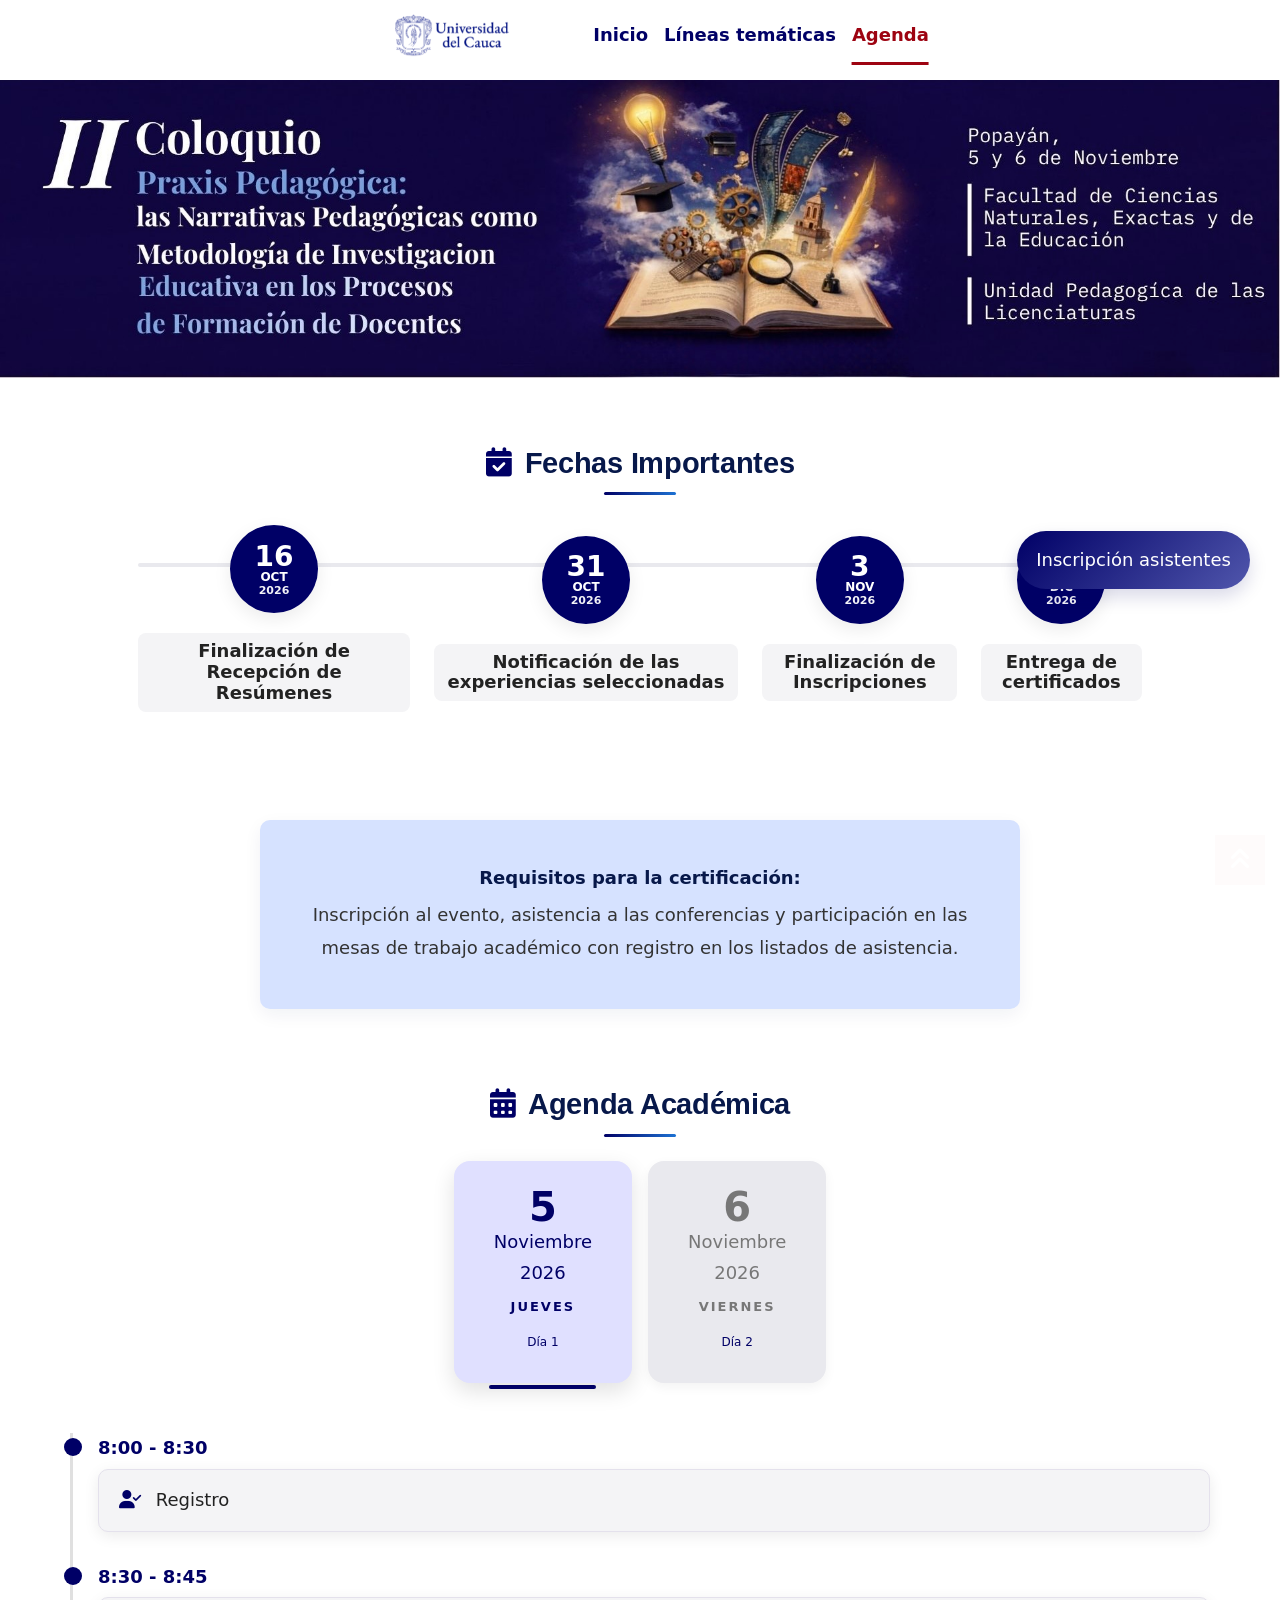
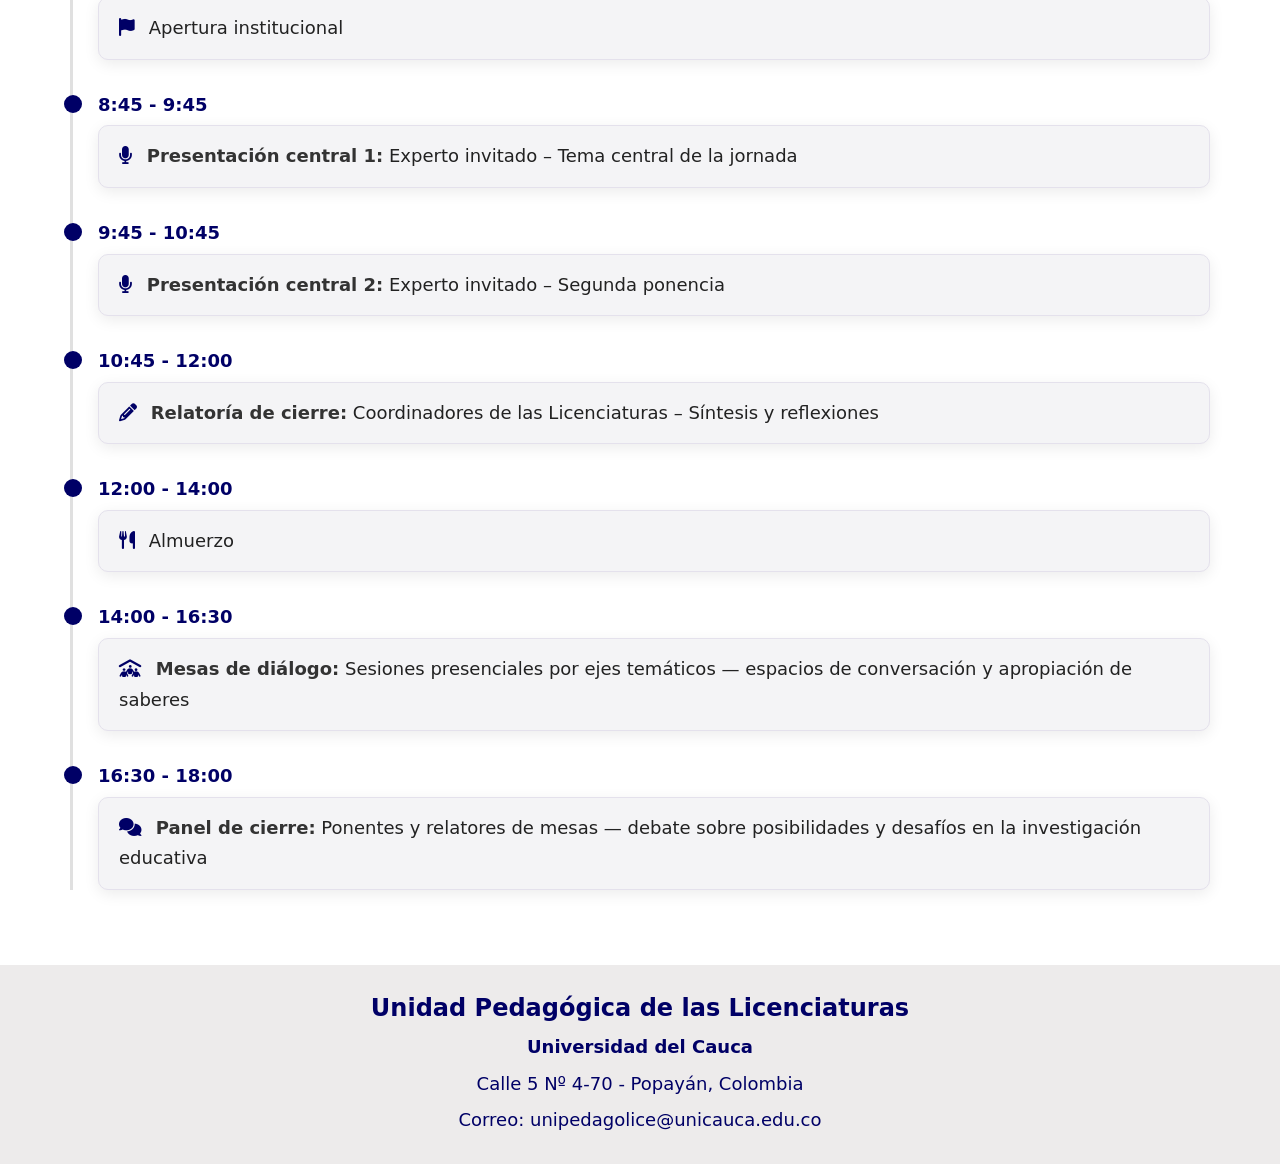
==== agenda.html @ e6e63200 "organize html" ====
<!DOCTYPE html>
<html>

<head>
    <meta http-equiv="content-type" content="text/html;charset=utf-8" />
    <title> II Coloquio Praxis Pedagógica: las Narrativas Pedagógicas como Metodología de
        Investigación Educativa en los Procesos de Formación de Docentes </title>

    <!-- Stylesheets -->

    <link href="assets/css/base/bootstrap.min.css" rel="stylesheet" type="text/css">
    <link href="assets/css/layout/style.css" rel="stylesheet">
    <link href="assets/css/layout/style-2.css" rel="stylesheet">
    <link href="assets/css/pages/agenda-page.css" rel="stylesheet">
    <link href="assets/css/layout/responsive.css" rel="stylesheet">
    <link rel="stylesheet" href="https://cdnjs.cloudflare.com/ajax/libs/font-awesome/6.5.0/css/all.min.css">

    <link rel="shortcut icon" href="assets/images/favicon.png" type="image/x-icon">
    <link rel="icon" href="assets/images/favicon.png" type="image/x-icon">

    <!-- Responsive -->
    <meta http-equiv="X-UA-Compatible" content="IE=edge">
    <meta name="viewport" content="width=device-width, initial-scale=1.0, maximum-scale=1.0, user-scalable=0">
</head>

<body class="business-consulting">
    <a class="whatsappLink"
        href="https://docs.google.com/forms/d/e/1FAIpQLSeFVY24MYsbzGnnPBbs-V5lDtlGARZn4Tpfe_6V7gc4ovTQWw/viewform?usp=dialog">Inscripción
        asistentes</a>

    <div class="page-wrapper">

        <!-- Main Header -->
        <div id="site-header"></div>
        <!-- End Main Header -->

        <!-- Important dates section -->
        <section class="dates-section">
            <div class="container">
                <h2 class="text-center agenda-title">
                    <i class="fa-solid fa-calendar-check"></i> Fechas Importantes
                </h2>
                <ul class="dates-timeline list-unstyled d-flex flex-column flex-md-row justify-content-between align-items-center gap-4">
                    <li class="date-item text-center flex-fill">
                        <div class="date-badge">
                            <div class="date-day">16</div>
                            <div class="date-month">Oct</div>
                            <div class="date-year">2026</div>
                        </div>
                        <div class="date-desc">Finalización de Recepción de Resúmenes</div>
                    </li>
                    <li class="date-item text-center flex-fill">
                        <div class="date-badge">
                            <div class="date-day">31</div>
                            <div class="date-month">Oct</div>
                            <div class="date-year">2026</div>
                        </div>
                        <div class="date-desc">Notificación de las experiencias seleccionadas</div>
                    </li>
                    <li class="date-item text-center flex-fill">
                        <div class="date-badge">
                            <div class="date-day">3</div>
                            <div class="date-month">Nov</div>
                            <div class="date-year">2026</div>
                        </div>
                        <div class="date-desc">Finalización de Inscripciones</div>
                    </li>
                    <li class="date-item text-center flex-fill">
                        <div class="date-badge">
                            <div class="date-day">18</div>
                            <div class="date-month">Dic</div>
                            <div class="date-year">2026</div>
                        </div>
                        <div class="date-desc">Entrega de certificados</div>
                    </li>
                </ul>
            </div>
        </section>
        <!-- End Important dates section -->

        <!-- Important announcement: certification requirements -->
        <section class="important-announcement">
            <div class="auto-container">
                <div class="sec-title centered">
                    <h3>Requisitos para la certificación:</h3>
                </div>
                <div class="text text-center">
                    <p>Inscripción al evento, asistencia a las conferencias y participación en las mesas de trabajo
                        académico con registro en los listados de asistencia.</p>
                </div>
            </div>
        </section>

        <!-- Agenda section -->
        <section class="agenda-section">
            <div class="container">
                <h2 class="text-center agenda-title">
                    <i class="fa-solid fa-calendar-days"></i> Agenda Académica
                </h2>
                <ul class="nav agenda-tabs justify-content-center align-items-center flex-wrap gap-3" id="agendaTabs" role="tablist">
                    <li class="nav-item">
                        <button class="nav-link active d-flex flex-column align-items-center" data-bs-toggle="tab"
                            data-bs-target="#dia1" type="button">
                            <div class="tab-day">5</div>
                            <div class="tab-month">Noviembre</div>
                            <div class="tab-year">2026</div>
                            <div class="tab-week">JUEVES</div>
                            <div class="tab-label">Día 1</div>
                        </button>
                    </li>
                    <li class="nav-item">
                        <button class="nav-link d-flex flex-column align-items-center" data-bs-toggle="tab"
                            data-bs-target="#dia2" type="button">
                            <div class="tab-day">6</div>
                            <div class="tab-month">Noviembre</div>
                            <div class="tab-year">2026</div>
                            <div class="tab-week">VIERNES</div>
                            <div class="tab-label">Día 2</div>
                        </button>
                    </li>
                </ul>

                <div class="tab-content">

                    <!-- DAY 1 -->

                    <div class="tab-pane fade show active" id="dia1">

                        <div class="timeline">
                            <div class="timeline-item">
                                <div class="time-badge">8:00 - 8:30</div>
                                <div class="timeline-content">
                                    <i class="fa-solid fa-user-check"></i> Registro
                                </div>
                            </div>
                            <div class="timeline-item">
                                <div class="time-badge">8:30 - 8:45</div>
                                <div class="timeline-content">
                                    <i class="fa-solid fa-flag"></i> Apertura institucional
                                </div>
                            </div>
                            <div class="timeline-item">
                                <div class="time-badge">8:45 - 9:45</div>
                                <div class="timeline-content">
                                    <i class="fa-solid fa-microphone"></i>
                                    <strong>Presentación central 1:</strong> Experto invitado – Tema central
                                    de la jornada
                                </div>
                            </div>
                            <div class="timeline-item">
                                <div class="time-badge">9:45 - 10:45</div>
                                <div class="timeline-content">
                                    <i class="fa-solid fa-microphone"></i>
                                    <strong>Presentación central 2:</strong> Experto invitado – Segunda ponencia
                                </div>
                            </div>
                            <div class="timeline-item">
                                <div class="time-badge">10:45 - 12:00</div>
                                <div class="timeline-content">
                                    <i class="fa-solid fa-pencil"></i>
                                    <strong>Relatoría de cierre:</strong> Coordinadores de las
                                    Licenciaturas – Síntesis y reflexiones
                                </div>
                            </div>
                            <div class="timeline-item">
                                <div class="time-badge">12:00 - 14:00</div>
                                <div class="timeline-content">
                                    <i class="fa-solid fa-utensils"></i> Almuerzo
                                </div>
                            </div>
                            <div class="timeline-item">
                                <div class="time-badge">14:00 - 16:30</div>
                                <div class="timeline-content">
                                    <i class="fa-solid fa-people-roof"></i>
                                    <strong>Mesas de diálogo:</strong> Sesiones presenciales por
                                    ejes temáticos — espacios de conversación y apropiación de saberes
                                </div>
                            </div>
                            <div class="timeline-item">
                                <div class="time-badge">16:30 - 18:00</div>
                                <div class="timeline-content">
                                    <i class="fa-solid fa-comments"></i>
                                    <strong>Panel de cierre:</strong> Ponentes y relatores de mesas —
                                    debate sobre posibilidades y desafíos en la investigación educativa
                                </div>
                            </div>
                        </div>
                    </div>

                    <!-- DAY 2 -->

                    <div class="tab-pane fade" id="dia2">
                        <div class="timeline">
                            <div class="timeline-item">
                                <div class="time-badge">8:00 - 8:30</div>
                                <div class="timeline-content">
                                    <i class="fa-solid fa-user-check"></i> Registro
                                </div>
                            </div>
                            <div class="timeline-item">
                                <div class="time-badge">8:30 - 8:45</div>
                                <div class="timeline-content">
                                    <i class="fa-solid fa-flag"></i> Apertura institucional
                                </div>
                            </div>
                            <div class="timeline-item">
                                <div class="time-badge">8:45 - 9:45</div>
                                <div class="timeline-content">
                                    <i class="fa-solid fa-microphone"></i>
                                    <strong>Presentación central 1:</strong> Experto invitado – Tema central
                                </div>
                            </div>
                            <div class="timeline-item">
                                <div class="time-badge">9:45 - 10:45</div>
                                <div class="timeline-content">
                                    <i class="fa-solid fa-microphone"></i>
                                    <strong>Presentación central 2:</strong> Experto invitado – Segunda ponencia
                                </div>
                            </div>
                            <div class="timeline-item">
                                <div class="time-badge">10:45 - 12:00</div>
                                <div class="timeline-content">
                                    <i class="fa-solid fa-pencil"></i>
                                    <strong>Relatoría de cierre:</strong> Coordinadores de las
                                    Licenciaturas – Síntesis y reflexiones
                                </div>
                            </div>
                            <div class="timeline-item">
                                <div class="time-badge">12:00 - 14:00</div>
                                <div class="timeline-content">
                                    <i class="fa-solid fa-utensils"></i> Almuerzo
                                </div>
                            </div>
                            <div class="timeline-item">
                                <div class="time-badge">14:00 - 16:30</div>
                                <div class="timeline-content">
                                    <i class="fa-solid fa-people-roof"></i>
                                    <strong>Mesas de diálogo:</strong> Sesiones presenciales por
                                    ejes temáticos — espacios de conversación y apropiación de saberres
                                </div>
                            </div>
                            <div class="timeline-item">
                                <div class="time-badge">16:30 - 18:00</div>
                                <div class="timeline-content">
                                    <i class="fa-solid fa-comments"></i>
                                    <strong>Panel de cierre:</strong> Ponentes y relatores de mesas —
                                    debate sobre posibilidades y desafíos en la investigación educativa
                                </div>
                            </div>
                        </div>
                    </div>
                </div>
            </div>
        </section>

        <!-- Main Footer -->
        <div id="site-footer"></div>
        <!-- End Main Footer -->

    </div>

    <!--Scroll to top-->
    <div class="scroll-to-top scroll-to-target" data-target="html"><span class="fa fa-angle-double-up"></span></div>

    <!-- Scripts -->
    <script src="assets/js/utils/includes.js"></script>
    <script src="assets/js/core/bootstrap.min.js" type="text/javascript"></script>
    <script src="assets/js/core/jquery.js"></script>
    <script src="assets/js/core/popper.min.js"></script>
    <script src="assets/js/plugins/parallax.min.js"></script>
    <script src="assets/js/plugins/jquery.scrollTo.js"></script>
    <script src="assets/js/plugins/jquery.mCustomScrollbar.concat.min.js"></script>
    <script src="assets/js/plugins/jquery.fancybox.js"></script>
    <script src="assets/js/plugins/owl.js"></script>
    <script src="assets/js/plugins/wow.js"></script>
    <script src="assets/js/plugins/magnific-popup.min.js"></script>
    <script src="assets/js/plugins/appear.js"></script>
    <script src="assets/js/plugins/swiper.min.js"></script>
    <script src="assets/js/plugins/jquery.countdown.js"></script>
    <script src="assets/js/plugins/jquery-ui.js"></script>
    <script src="assets/js/plugins/paroller.js"></script>
    <script src="assets/js/main/script.js"></script>

</body>

</html>
---- assets/css/layout/style.css ----
/* ---------------------------------------

[Master Stylesheet]

Project:    MiExpo - Business Events and Digital Conference HTML Template
Version:    1
Last Change:    24/4/2019
Primary Use:    Mi-Expo HTML Template

------------------------------------------

[Table of contents]

1. Fonts
2. Resources / Css Files
3. Reset
4. Global Settings
5. Buttons Style / Two / Three
6. Social Icons
7. Scroll To Top style
8. Section Title
9. Main Header
10. Main Slider Section
11. Counter Section
12. Welcome Section
13. Speaker Section
14. Events Section / Two
15. Fluid Section One
16. Price Section
17. Gallery Section / Two
18. Testimonial Section / Two
19. Sponsors Section / Two
20. News Section
21. Newsletter Section
22. Main Footer / Two
23. Market Section
24. Speaker Section Two
25. Program Section
26. Guest Section / Two
27. Mission Section
28. Business Section
29. Festival Section
30. Timer Section
31. Video Section
32. Page Title Section
33. About Section
34. Map Section
35. Pricing Section
36. Map Section
37. Schedule Section
38. Blog Section
39. Blog Detail
40. Sidebar Widgets
41. Contact Info
42. Contact Form Section

-------------------------------------------*/

@import url('https://fonts.googleapis.com/css?family=Arimo:400,400i,700,700i|Passion+One:400,700,900|Sacramento');
@import url('theme.css');

/*** 

====================================================================
	1. Resources / Css Files
====================================================================

 ***/
 
@import url('../base/font-awesome.css');
@import url('../base/flaticon.css');
@import url('../base/animate.css');
@import url('../components/owl.css');
@import url('../components/jquery-ui.css');
@import url('../components/swiper.min.css');
@import url('../base/custom-animate.css');
@import url('../components/magnific-popup.css');
@import url('../components/jquery.fancybox.min.css');
@import url('../components/jquery.mCustomScrollbar.min.css');

/*** 

====================================================================
	1. Fonts
====================================================================

 ***/

@font-face {
	font-family: 'Belmonte-Rough';
    src: url('../../fonts/BelmonteRough.eot');
    src: url('../../fonts/BelmonteRoughd41d.eot?#iefix') format('embedded-opentype'),
        url('../../fonts/BelmonteRough.woff2') format('woff2'),
        url('../../fonts/BelmonteRough.woff') format('woff'),
        url('../../fonts/BelmonteRough.ttf') format('truetype'),
        url('../../fonts/BelmonteRough.svg#BelmonteRough') format('svg');
    font-weight: normal;
    font-style: normal;
}

/*** 

====================================================================
	3. Reset
====================================================================

 ***/
 
* {
	margin:0px;
	padding:0px;
	border:none;
	outline:none;
}

/*** 

====================================================================
	4. Global Settings
====================================================================

 ***/

 /* Logo sizing rules using centralized theme variables */
.header-upper .logo img,
.logo-box .logo img {
	width: 100% !important;
	max-width: 130px !important; /* match sticky logo size to avoid layout shift */
	height: auto;
}

.sticky-header .logo img {
	width: 130px !important;
	max-width: 100% !important;
	height: auto;
}

/* font-family: var(--font-script);
font-family: var(--font-body);
font-family: var(--font-heading); */

body {
	font-size:18px;
	color:var(--color-000);
	line-height:1.7em;
	background:var(--bg-base);
	-webkit-font-smoothing: antialiased;
	-moz-font-smoothing: antialiased;
}

.bordered-layout .page-wrapper{
	padding:0px 50px 0px;
}

a{
	text-decoration:none;
	cursor:pointer;
	color:var(--color-000);
}

button,
a:hover,a:focus,a:visited{
	text-decoration:none;
	outline:none !important;
}

h1,h2,h3,h4,h5,h6 {
	position:relative;
	font-weight:normal;
	margin:0px;
	background:none;
	line-height:1.6em;
}

/* Typography */

h1{
	font-size:70px;
}

h2{
    color: var(--brand-primary);
    font-weight: 700;
    font-size: 24px;
    
	margin: 20px 0;
}

h3{
	font-size:28px;
}

h4{
	font-size:24px;
}

h5{
	font-size:20px;
}

h6{
	font-size:18px;
}

input,button,select,textarea{
	
}

textarea{
	overflow:hidden;
}

p{
	position:relative;
	line-height:1.8em;	
	
}

.auto-container{
	position:static;
	max-width:1399px;
	padding:0px 15px;
	margin:0 auto;
}

.medium-container{
	max-width:850px;
}

.page-wrapper{
	position:relative;
	margin:0 auto;
	width:100%;
	min-width:300px;
}

ul,li{
	margin:0px;	
	font-size: 18px;
}

img{
	display:inline-block;
	max-width:100%;
}

.theme-btn{
	display:inline-block;
	transition:all 0.3s ease;
	-moz-transition:all 0.3s ease;
	-webkit-transition:all 0.3s ease;
	-ms-transition:all 0.3s ease;
	-o-transition:all 0.3s ease;
}

.centered{
	text-align:center;	
}

.pull-left{
	float:left;
}

.pull-right{
	float:right;
}

/* Center header logo and navigation horizontally */
.header-upper .auto-container > .clearfix{
	display:flex;
	align-items:center;
	justify-content:center;
	gap:36px;
}
.header-upper .logo-box, .header-upper .nav-outer{
	float:none;
}

/* Sticky header centered */
.sticky-header .auto-container{
	display:flex;
	align-items:center;
	justify-content:center;
	gap:36px;
}
.sticky-header .logo, .sticky-header .right-col{
	float:none;
}

/* Ensure mobile toggler still aligns properly */
.header-upper .mobile-nav-toggler{ order: 3; }
.header-upper .logo-box{ order: 1; }
.header-upper .nav-outer{ order: 2; }

/*** 

====================================================================
	5. Buttons Style
====================================================================

 ***/

/*Btn Style One*/

.btn-style-one{
	position:relative;
	line-height:24px;
	color:var(--bg-base);
	font-size:14px;
	font-weight:700;
	border-radius:3px;
	background-color:var(--brand-primary-light);
	padding:11px 23px;
	text-transform:uppercase;
	border:2px solid var(--brand-primary-light);
	
}

.btn-style-one:hover{
	color: var(--brand-primary-light);
	background:none;
}

/*Btn Style Two*/

.btn-style-two{
	position:relative;
	line-height:24px;
	background:var(--color-ae1ec7);
	color:var(--bg-base);
	font-size:16px;
	font-weight:600;
	border-radius:3px;
	letter-spacing:0.05em;
	padding:14px 30px 14px;
	border:2px solid var(--color-ae1ec7);
	text-transform:uppercase;
	font-family: var(--font-body);
}

.btn-style-two:hover{
	background:var(--color-ffa116);
	border-color:var(--color-ffa116);
	color:var(--bg-base);
}

/* Btn Style Three */

.btn-style-three{
	position:relative;
	line-height:24px;
	background:none;
	color:var(--bg-base);
	font-size:16px;
	font-weight:600;
	border-radius:3px;
	letter-spacing:0.05em;
	padding:15px 30px 15px;
	border:1px solid var(--color-ffa116);
	text-transform:uppercase;
	font-family: var(--font-body);
}

.btn-style-three:before{
	content: '';
    position: absolute;
    top: 0;
    left: 0;
    width: 100%;
    height: 100%;
    z-index: 1;
	opacity:0.5;
    background-color: var(--color-ffa116);
    -webkit-transition: all 0.3s;
    -moz-transition: all 0.3s;
    -o-transition: all 0.3s;
    transition: all 0.3s;
    -webkit-transform: scaleY(0);
    transform: scaleY(0);
	-webkit-transform-origin:left top;
    -moz-transform-origin:left top;
    -o-transform-origin:left top;
	transform-origin:left top;
}

.btn-style-three:after{
	content: '';
    position: absolute;
    top: 0;
    left: 0;
    width: 100%;
    height: 100%;
    z-index: 1;
    background-color: var(--color-ffa116);
    -webkit-transition: all 0.3s;
    -moz-transition: all 0.3s;
    -o-transition: all 0.3s;
    transition: all 0.3s;
    -webkit-transform: scaleY(0);
    transform: scaleY(0);
	-webkit-transform-origin:left top;
    -moz-transform-origin:left top;
    -o-transform-origin:left top;
	transform-origin:left top;
}

.btn-style-three span{
	position:relative;
	z-index:10;
}

.btn-style-three:hover::before{
    -webkit-transform: scaleY(1);
    transform: scaleY(1);
}

.btn-style-three:hover::after{
    -webkit-transition-delay: 0.2s;
    transition-delay: 0.2s;
	 -webkit-transform: scaleY(1);
    transform: scaleY(1);
}

.btn-style-three:hover{
	color:var(--bg-base);
}

/* Btn Style Four */

.btn-style-four{
	position:relative;
	line-height:24px;
	background:none;
	color:var(--bg-base);
	font-size:14px;
	font-weight:700;
	overflow:hidden;
	border-radius:3px;
	letter-spacing:0.05em;
	padding:15px 30px 15px;
	text-transform:uppercase;
	font-family: var(--font-body);
}

.btn-style-four .txt{
	position:relative;
	z-index:1;
}

.btn-style-four:before{
    content: '';
    position: absolute;
    top: 0;
    left: 0;
    width: 100%;
    height: 100%;
    z-index: 1;
    background-color: var(--color-ffa116);
    transition:all 0.3s ease;
	-moz-transition:all 0.3s ease;
	-webkit-transition:all 0.3s ease;
	-ms-transition:all 0.3s ease;
	-o-transition:all 0.3s ease;
}

.btn-style-four:hover{
	color:var(--bg-base);
}

.btn-style-four:hover::before{
    opacity: 0;
    -webkit-transform: scale(0.5,0.5);
    transform: scale(0.5,0.5);
}

.btn-style-four:after{
	content: '';
    position: absolute;
    top: 0;
    left: 0;
    width: 100%;
    height: 100%;
    z-index: 1;
    opacity: 0;
    transition:all 0.3s ease;
	-moz-transition:all 0.3s ease;
	-webkit-transition:all 0.3s ease;
	-ms-transition:all 0.3s ease;
	-o-transition:all 0.3s ease;
    border: 1px solid var(--color-ffa116);
    -webkit-transform: scale(1.4,1.4);
    transform: scale(1.4,1.4);
}

.btn-style-four:hover::after{
	opacity: 1;
    -webkit-transform: scale(1,1);
    transform: scale(1,1);
}

.btn-style-four:hover{
	color:var(--color-ffa116);
}

/* Btn Style Five */

.btn-style-five{
	position:relative;
	color:var(--bg-base);
	font-size:14px;
	padding:12px 34px;
	letter-spacing:1px;
	border-radius:3px;
	font-weight:700;
	line-height:24px;
	background-color:var(--color-ffa116);
	text-transform:uppercase;
	border:2px solid var(--color-ffa116);
}

.btn-style-five:hover{
	position:relative;
	background:none;
	color:var(--color-ffa116);
}

/* List Style One */

.list-style-one{
	position:relative;
}

.list-style-one li{
	position:relative;
	color:var(--text-secondary);
	font-size:16px;
	font-weight:700;
	line-height:1.8em;
	margin-bottom:12px;
	padding-left:35px;
}

.list-style-one li:last-child{
	margin-bottom:0px;
}

.list-style-one li:before{
	position:absolute;
	content: "\f177";
	left:0px;
	top:0px;
	font-size:14px;
	color:var(--brand-primary);
	font-family: "Flaticon";
}

/*** 

====================================================================
	6. Social Icons
====================================================================

 ***/

/*Social Icon One*/

.social-icon-one{
	position:relative;
}

.social-icon-one li{
	position:relative;
	margin-right:8px;
	display:inline-block;
}

.social-icon-one li.twitter a{
	color:var(--color-00b9f1);
}

.social-icon-one li.linkedin a{
	color:var(--color-0089b1);
}

.social-icon-one li a{
	position:relative;
	font-size:16px;
	color:var(--color-4a72a9);
	font-weight:400;
	width:52px;
	height:52px;
	line-height:50px;
	text-align:center;
	border-radius:50px;
	border:1px solid var(--color-e2e2e2);
	transition:all 0.3s ease;
	-moz-transition:all 0.3s ease;
	-webkit-transition:all 0.3s ease;
	-ms-transition:all 0.3s ease;
	-o-transition:all 0.3s ease;
}

.social-icon-one li a:hover{
	color:var(--bg-base);
	border-color:var(--brand-primary);
	background-color:var(--brand-primary);
}

.theme_color{
	color:var(--brand-primary);
}

.preloader{ position:fixed; left:0px; top:0px; width:100%; height:100%; z-index:999999; background-color:var(--bg-base); background-position:center center; background-repeat:no-repeat; background-image:url(../../images/icons/preloader.svg);}

img{
	display:inline-block;
	max-width:100%;
	height:auto;	
}

/*** 

====================================================================
	7. Scroll To Top style
====================================================================

***/

.scroll-to-top{
	position:fixed;
	bottom:15px;
	right:15px;
	width:50px;
	height:50px;
	color:var(--bg-base);
	font-size:24px;
	text-transform:uppercase;
	line-height:50px;
	text-align:center;
	z-index:100;
	cursor:pointer;
	background:var(--brand-primary);
	display:none;
	-webkit-transition:all 300ms ease;
	-ms-transition:all 300ms ease;
	-o-transition:all 300ms ease;
	-moz-transition:all 300ms ease;
	transition:all 300ms ease;		
}

.scroll-to-top:hover{
	color:var(--bg-base);
	background:var(--color-242f6c);
}

/*** 

====================================================================
	8. Section Title
====================================================================

***/

.sec-title{
	position:relative;
	margin-bottom:1px;
}

.sec-title .title{
	position: relative;
    color: var(--brand-primary);
    font-size: 16px;
    font-weight: 400;
    margin-bottom: 15px;
    
}

.sec-title h2{
    position: relative;
    color: var(--color-000066);
    font-weight: 700;
    line-height: 1.2em;
	font-size:30px;
	z-index:1;
    
}

.sec-title .big-title{
    position: relative;
    color: var(--color-f4f4f4);
    font-weight: 700;
    line-height: 1em;
	font-size:72px;
	margin-top:-26px;
	letter-spacing:3px;
	text-transform:uppercase;
}

@keyframes slide{
	from { background-position: 0 0; }
    to { background-position: -200px 0; }
}

@-webkit-keyframes slide{
	from { background-position: 0 0; }
    to { background-position: -200px 0; }
}

.sec-title.centered .separator{
	margin:0 auto;
}

.sec-title.centered{
	text-align: center;
}

.sec-title.centered .text{
	max-width:580px;
	margin:0 auto;
}

.sec-title.light h2,
.sec-title.light .text{
	color:var(--bg-base);
}

/*** 

====================================================================
	9. Main Header
====================================================================

***/

.main-header{
	position:absolute;
	z-index:999;
	width:100%;
	-ms-animation-duration: 500ms;
	-moz-animation-duration: 500ms;
	-op-animation-duration: 500ms;
	-webkit-animation-duration: 500ms;
	animation-duration: 500ms;
}

.main-header .main-box{
	position:relative;
	padding:0px 0px;
	left:0px;
	top:0px;
	width:100%;
	background:none;
	-webkit-transition:all 300ms ease;
	-ms-transition:all 300ms ease;
	-o-transition:all 300ms ease;
	-moz-transition:all 300ms ease;
	transition:all 300ms ease;
}

.main-header .main-box .outer-container{
	position:relative;
	padding:0px 40px;
}

.main-header .main-box .logo-box{
	position:relative;
	float:left;
	left:0px;
	z-index:10;
	padding:30px 0px;
}

.main-header .main-box .logo-box .logo img{
	display:inline-block;
	max-width:100%;
	-webkit-transition:all 300ms ease;
	-ms-transition:all 300ms ease;
	-o-transition:all 300ms ease;
	-moz-transition:all 300ms ease;
	transition:all 300ms ease;	
}

.main-header .nav-toggler{
	position:absolute;
	top:50%;
	margin-top:0px;
	display: block;
}

.main-header .nav-toggler button{
	position:relative;
	display:block;
	color:var(--color-444444);
	text-align:center;
	font-size:24px;
	line-height:34px;
	font-weight:normal;
	background:none;
		border-bottom: 3px solid var(--brand-primary);
}

.main-header .header-upper{
	position:relative;
	background:var(--color-fff);
}

.main-header .header-upper .outer-container{
	position:relative;
	padding:0; /* remove side padding so header aligns with sticky container */
}

/* Strong override: ensure non-sticky header uses same flex centering as sticky header */
.main-header .header-upper .auto-container > .clearfix{
	display:flex !important;
	align-items:center !important;
	justify-content:center !important;
	gap:36px !important;
}

.main-header .header-upper .nav-outer{
	float:none !important;
	width:auto !important;
	margin-top:0 !important;
	text-align:center !important;
}

.main-header .header-upper .logo-box{
	float:none !important;
	padding:6px 0 !important;
}

.main-header .nav-outer{
	position:relative;
	float:none; /* allow flex centering */
	width:auto;
	margin-top:0; /* remove forced offset */
	text-align:center;
	transition: all 500ms ease;
    -moz-transition: all 500ms ease;
    -webkit-transition: all 500ms ease;
    -ms-transition: all 500ms ease;
    -o-transition: all 500ms ease;
}

.main-header .header-upper .logo-box{
	position: relative;
	z-index:20;
	padding:6px 0 6px; /* small top/bottom padding to match sticky */
	transition: all 500ms ease;
	-moz-transition: all 500ms ease;
	-webkit-transition: all 500ms ease;
	-ms-transition: all 500ms ease;
	-o-transition: all 500ms ease;
}

/* Navbar centering overrides (clean placement) */
.header-upper .nav-outer .navbar-collapse{
	display:flex !important;
	justify-content:center !important;
	align-items:center !important;
	width:auto !important; /* prevent full-width expansion */
}

.header-upper .nav-outer .navigation{
	display:flex !important;
	justify-content:center !important;
	margin:0 !important;
	width:auto !important;
}

.header-upper .nav-outer .main-menu{
	margin-left:0 !important;
	padding-left:0 !important;
}

.main-header .header-upper .logo-box .logo{
	position:relative;
}

.main-header .header-upper .outer-box{
	position: absolute;
	right:0px;
	top:0px;
	z-index:10;
	margin-top:8px; /* align outer-box with centered header */
	transition: all 500ms ease;
    -moz-transition: all 500ms ease;
    -webkit-transition: all 500ms ease;
    -ms-transition: all 500ms ease;
    -o-transition: all 500ms ease;
}

.main-header .header-upper .outer-box .cart-btn{
	position:relative;
	float:left;
	margin-left:16px;
	margin-top: 14px;
}

.main-header .header-upper .outer-box .cart-btn .icon{
	position:relative;
	color:var(--bg-base);
	font-size:22px;
	line-height:1.3em;
}

.main-header .header-upper .outer-box .btn-box{
	position:relative;
	float:left;
	margin-left:28px;
}

.main-header .header-upper .outer-box .btn-box .theme-btn{
	padding:11px 36px;
}

.main-header .nav-outer .search-box-btn{
	position: relative;
	float:left;
    margin-top: 12px;
}

.main-header .nav-outer .search-box-btn .icon{
	position:relative;
	top:4px;
	color:var(--bg-base);
	cursor:pointer;
	font-size:20px;
}

.main-header .header-upper .upper-right{
	padding-top:32px;
}

.main-menu{
	position:relative;
	display:inline-block;
	-webkit-transition:all 300ms ease;
	-ms-transition:all 300ms ease;
	-o-transition:all 300ms ease;
	-moz-transition:all 300ms ease;
	transition:all 300ms ease;
}

.header-style-one .main-menu{
	padding-top:38px;
}

.main-menu .navbar-collapse{
	padding:0px;
	width:100%;
}

.main-menu .navigation{
	position:relative;
	margin:0px;
	text-align:center;
	width:100%;
}

.main-menu .navigation > li{
	position:relative;
	display:inline-block;
	padding:0px 0px;
	margin:0px 8px;
	transition:all 500ms ease;
	-moz-transition:all 500ms ease;
	-webkit-transition:all 500ms ease;
	-ms-transition:all 500ms ease;
	-o-transition:all 500ms ease;
	
}


.main-menu .navigation > li:last-child{
	margin-right:0px;
}

.main-menu .navigation > li > a{
	position:relative;
	display:block;
	color:var(--brand-primary);
	text-align:center;
	font-weight:bold;
	padding:20px 0px; /* match sticky padding to prevent vertical shift */
	font-size:18px;
	transition:all 500ms ease;
	-moz-transition:all 500ms ease;
	-webkit-transition:all 500ms ease;
	-ms-transition:all 500ms ease;
	-o-transition:all 500ms ease;
}


.main-menu .navigation > li.current > a:before,
.main-menu .navigation > li:hover > a:before{
	width:100%;
}

.main-menu .navigation > li:hover > a,
.main-menu .navigation > li.current > a,
.main-header.light-version .main-menu .navigation > li:hover > a,
.main-header.light-version .main-menu .navigation > li.current > a{
	opacity:1;
	color:var(--color-ffa116);
}

.main-menu .navigation > li > ul{
	position:absolute;
	left:0px;
	top:100%;
	margin-top: 10px;
	width:220px;
	z-index:100;
	display:none;
	opacity: 0;
    visibility: hidden;
	padding: 10px 0px;
	background: var(--bg-base);
	text-align:left;
	border-radius: 3px;
	-moz-transform: translateY(30px);
	-webkit-transform: translateY(30px);
	-ms-transform: translateY(30px);
	-o-transform: translateY(30px);
	transform: translateY(30px);
	-webkit-box-shadow:2px 2px 5px 1px var(--color-rgba-0-0-0-0-05),-2px 0px 5px 1px var(--color-rgba-0-0-0-0-05);
	-ms-box-shadow:2px 2px 5px 1px var(--color-rgba-0-0-0-0-05),-2px 0px 5px 1px var(--color-rgba-0-0-0-0-05);
	-o-box-shadow:2px 2px 5px 1px var(--color-rgba-0-0-0-0-05),-2px 0px 5px 1px var(--color-rgba-0-0-0-0-05);
	-moz-box-shadow:2px 2px 5px 1px var(--color-rgba-0-0-0-0-05),-2px 0px 5px 1px var(--color-rgba-0-0-0-0-05);
	box-shadow:2px 2px 5px 1px var(--color-rgba-0-0-0-0-05),-2px 0px 5px 1px var(--color-rgba-0-0-0-0-05);
}

.main-menu .navigation > li > ul:before{
	position:absolute;
	content:'';
	left:0px;
	top:-30px;
	width:100%;
	height:30px;
	display:block;
}

.main-menu .navigation > li > ul.from-right{
	left:auto;
	right:0px;	
}

.main-menu .navigation > li > ul > li{
	position:relative;
	width:100%;
	padding:0px 20px;
	border-bottom:1px solid var(--color-rgba-0-0-0-0-05);
	margin-bottom: 0px;
}

.main-menu .navigation > li > ul > li:last-child{
	margin-bottom: 0px;
	border-bottom:none;
}

.main-menu .navigation > li > ul > li > a{
	position:relative;
	display:block;
	padding:10px 0px;
	line-height:24px;
	font-weight:500;
	font-size:15px;
	text-transform:capitalize;
	color:var(--text-primary);
	transition:all 300ms ease;
	-moz-transition:all 300ms ease;
	-webkit-transition:all 300ms ease;
	-ms-transition:all 300ms ease;
	-o-transition:all 300ms ease;
}

.main-menu .navigation > li > ul > li:hover > a{
	color:var(--brand-primary);
}

.main-menu .navigation > li > ul > li.dropdown > a:after{
	font-family: 'Font Awesome 5 Free';
	content: "\f105";
	position:absolute;
	right:0px;
	top:10px;
	width:10px;
	display:block;
	line-height:24px;
	font-size:16px;
	text-align:center;
	z-index:5;	
	font-weight:800;
}

.main-menu .navigation > li > ul > li > ul{
	position:absolute;
	left:100%;
	top:100%;
	width:220px;
	z-index:100;
	display:none;
	opacity: 0;
    visibility: hidden;
	padding: 10px 0px;
	background: var(--bg-base);
	text-align:left;
	border-radius: 3px;
	-moz-transform: translateY(30px);
	-webkit-transform: translateY(30px);
	-ms-transform: translateY(30px);
	-o-transform: translateY(30px);
	transform: translateY(30px);
	-webkit-box-shadow:2px 2px 5px 1px var(--color-rgba-0-0-0-0-05),-2px 0px 5px 1px var(--color-rgba-0-0-0-0-05);
	-ms-box-shadow:2px 2px 5px 1px var(--color-rgba-0-0-0-0-05),-2px 0px 5px 1px var(--color-rgba-0-0-0-0-05);
	-o-box-shadow:2px 2px 5px 1px var(--color-rgba-0-0-0-0-05),-2px 0px 5px 1px var(--color-rgba-0-0-0-0-05);
	-moz-box-shadow:2px 2px 5px 1px var(--color-rgba-0-0-0-0-05),-2px 0px 5px 1px var(--color-rgba-0-0-0-0-05);
	box-shadow:2px 2px 5px 1px var(--color-rgba-0-0-0-0-05),-2px 0px 5px 1px var(--color-rgba-0-0-0-0-05);
}

.main-menu .navigation > li > ul > li > ul.from-right{
	left:auto;
	right:0px;	
}

.main-menu .navigation > li > ul > li > ul > li{
	position:relative;
	width:100%;
	padding:0px 20px;
	border-bottom:1px solid var(--color-rgba-0-0-0-0-05);
	margin-bottom: 0px;
}

.main-menu .navigation > li > ul > li > ul > li:last-child{
	margin-bottom: 0px;
	border-bottom:none;
}

.main-menu .navigation > li > ul > li > ul > li > a{
	position:relative;
	display:block;
	padding:10px 0px;
	line-height:24px;
	font-weight:500;
	font-size:15px;
	text-transform:capitalize;
	color:var(--text-primary);
	transition:all 300ms ease;
	-moz-transition:all 300ms ease;
	-webkit-transition:all 300ms ease;
	-ms-transition:all 300ms ease;
	-o-transition:all 300ms ease;
}

.main-menu .navigation > li > ul > li > ul > li:hover > a{
	color:var(--brand-primary);
}

.main-menu .navigation > li.dropdown:hover > ul{
	visibility:visible;
	opacity:1;
	-moz-transform: translateY(0px);
	-webkit-transform: translateY(0px);
	-ms-transform: translateY(0px);
	-o-transform: translateY(0px);
	transform: translateY(0px);
	transition:all 500ms ease;
	-moz-transition:all 500ms ease;
	-webkit-transition:all 500ms ease;
	-ms-transition:all 500ms ease;
	-o-transition:all 500ms ease;

}

.main-menu .navigation li > ul > li.dropdown:hover > ul{
	visibility:visible;
	opacity:1;
	top:0;
	-moz-transform: translateY(0px);
	-webkit-transform: translateY(0px);
	-ms-transform: translateY(0px);
	-o-transform: translateY(0px);
	transform: translateY(0px);
	transition:all 500ms ease;
	-moz-transition:all 500ms ease;
	-webkit-transition:all 500ms ease;
	-ms-transition:all 500ms ease;
	-o-transition:all 500ms ease;	
}

.main-menu .navbar-collapse > ul li.dropdown .dropdown-btn{
	position:absolute;
	right:10px;
	top:6px;
	width:30px;
	height:30px;
	text-align:center;
	color:var(--bg-base);
	line-height:28px;
	border:1px solid var(--bg-base);
	background-size:20px;
	cursor:pointer;
	z-index:5;
	display:none;
}

.header-style-two{
	position:relative;
}

.main-header.header-style-two .header-upper .logo-box{
	padding:20px 0px 20px;
}

.main-header.header-style-two .nav-outer{
	margin-top:0px;
	float:right;
	width:auto;
}

.main-header.header-style-two .header-upper .outer-box{
	position:relative;
	float:right;
	margin-top:30px;
	margin-left:30px;
}

.header-style-two .main-menu{
	float:left;
}

.header-style-two .main-menu .navigation > li > a{
	color:var(--brand-primary);
	padding:40px 0px;
	font-weight:bold;
}

.header-style-two .main-menu .navigation > li > a:before{
	bottom:48px;
}

.header-style-two .nav-outer .search-box-btn .icon{
	color:var(--text-primary);
}

/* Header Style Three */

.header-top{
	position:relative;
	border-bottom:1px solid var(--color-rgba-255-255-255-0-20);
}

.header-top .top-left{
	position:relative;
	padding-top:12px;
	padding-bottom:12px;
}

.header-top .top-left ul{
	position:relative;
}

.header-top .top-left ul li{
	position:relative;
	margin-right:40px;
	display:inline-block;
}

.header-top .top-left ul li a{
	position:relative;
	color:var(--bg-base);
	font-size:16px;
	transition:all 300ms ease;
	-moz-transition:all 300ms ease;
	-webkit-transition:all 300ms ease;
	-ms-transition:all 300ms ease;
	-o-transition:all 300ms ease;
}

.header-top .top-left ul li a .icon{
	position:relative;
	margin-right:10px;
}

.header-top .top-left ul li a:hover{
	color:var(--brand-primary);
}

.header-top .top-right{
	position:relative;
}

.header-top .top-right .social-box{
	position:relative;
	float:right;
	margin-top:11px;
}

.header-top .top-right .social-box li{
	position:relative;
	margin:0px 9px;
	display:inline-block;
}

.header-top .top-right .social-box li a{
	position:relative;
	font-size:16px;
	transition:all 300ms ease;
	-moz-transition:all 300ms ease;
	-webkit-transition:all 300ms ease;
	-ms-transition:all 300ms ease;
	-o-transition:all 300ms ease;
	color:var(--color-rgba-255-255-255-0-80);
}

.header-top .top-right .social-box li a:hover{
	color:var(--brand-primary);
}

.header-top .top-right .btn-box{
	position:relative;
	float:right;
	margin-left:35px;
}

.header-top .top-right .btn-box .book-btn{
	position:relative;
	color:var(--bg-base);
	font-size:14px;
	padding:13px 30px;
	font-weight:700;
	display:inline-block;
	background-color:var(--brand-primary);
	text-transform:uppercase;
}

.header-style-three .nav-outer{
	margin-top:0; /* remove extra top gap for header-style-three */
	float:none; /* allow centered flex layout to take effect */
	width:auto;
}

.header-style-three .header-upper .outer-box{
	position:relative;
	float:right;
	margin-top:2px;
	margin-left:30px;
}

/* Header Style Four */

.header-style-four{
	background-color:var(--color-rgba-0-0-0-0-30);
}

.header-style-four .header-upper .logo-box{
	padding:15px 0px 15px;
}

.header-style-four .nav-outer{
	margin-top:-78px;
}

.header-style-four .header-upper .outer-box{
	margin-top:2px;
}

/*Sticky Header*/

.sticky-header{
	position:fixed;
	opacity:0;
	visibility:hidden;
	left:0px;
	top:0px;
	width:100%;
	padding:0px 0px;
	background:var(--color-fff);
	z-index:0;
	transition:all 500ms ease;
	-moz-transition:all 500ms ease;
	-webkit-transition:all 500ms ease;
	-ms-transition:all 500ms ease;
	-o-transition:all 500ms ease;
	border-bottom: 3px solid var(--brand-primary);
}

.fixed-header .sticky-header{
	z-index:999;
	opacity:1;
	visibility:visible;
	-ms-animation-name: fadeInDown;
	-moz-animation-name: fadeInDown;
	-op-animation-name: fadeInDown;
	-webkit-animation-name: fadeInDown;
	animation-name: fadeInDown;
	-ms-animation-duration: 500ms;
	-moz-animation-duration: 500ms;
	-op-animation-duration: 500ms;
	-webkit-animation-duration: 500ms;
	animation-duration: 500ms;
	-ms-animation-timing-function: linear;
	-moz-animation-timing-function: linear;
	-op-animation-timing-function: linear;
	-webkit-animation-timing-function: linear;
	animation-timing-function: linear;
	-ms-animation-iteration-count: 1;
	-moz-animation-iteration-count: 1;
	-op-animation-iteration-count: 1;
	-webkit-animation-iteration-count: 1;
	animation-iteration-count: 1;	
}

.sticky-header .main-menu{
	margin-top:0px;
	padding-top:0px;
}

.sticky-header .main-menu .navigation > li{
	position:relative;
	margin:0px 8px; /* match normal nav spacing to avoid shift */
	padding:0;
}

.sticky-header .main-menu .navigation > li:before,
.sticky-header .main-menu .navigation > li:after{
	display:none;
}

.sticky-header .main-menu .navigation > li > a{
	color:var(--brand-primary) !important;
	font-weight:600;
	
}

.sticky-header .main-menu .navigation > li:hover > a,
.sticky-header .main-menu .navigation > li.current > a{
	color:var(--brand-primary) !important;
	background-color:inherit !important;
}

.sticky-header .nav-outer .options-box{
	margin-top:0; /* remove extra top offset so right options align */
}

.sticky-header .logo{
	padding:4px 0px 4px;
}

.sticky-header .header-upper .logo-box{
	padding:10px 0px;
}

.sticky-header .main-menu .navigation > li > a{
	padding:30px 0px;
}

.sticky-header .header-upper .button-box{
	padding-top:15px;
}

.sticky-header .header-upper .button-box .btn-style-one{
	background-color: var(--color-rgba-255-255-255-1);
	color:var(--text-primary);
}

.sticky-header .main-menu .navigation > li > a{
	padding:19px 0px !important;
}

.sticky-header .main-menu .navigation > li > a:before{
	display: none;
}

/*** 

====================================================================
			Mobile Menu
====================================================================

***/

.nav-outer .mobile-nav-toggler{
	position: relative;
	float:right;
	font-size: 30px;
	line-height: 40px;
	cursor: pointer;
	color:var(--brand-primary);
	padding:10px 0px;
	display: none;
}

.mobile-menu{
	position: fixed;
	right: 0;
	top: 0;
	width: 300px;
	padding-right:30px;
	max-width:100%;
	height: 100%;
	opacity: 0;
	visibility: hidden;
	z-index: 999999;
}

.mobile-menu .nav-logo{
	position:relative;
	padding:20px 20px;
	text-align:left;	
}

.mobile-menu .nav-logo img{
	max-width:180px;	
}

.mobile-menu-visible{
	overflow: hidden;
}

.mobile-menu-visible .mobile-menu{
	opacity: 1;
	visibility: visible;
}

.mobile-menu .menu-backdrop{
	position: fixed;
	right: 0;
	top: 0;
	width: 100%;
	height: 100%;
	z-index: 1;
	background: transparent;
	pointer-events: none;
	opacity: 0;
	visibility: hidden;
	-webkit-transform: none;
	-ms-transform: none;
	transform: none;
}

.mobile-menu-visible .mobile-menu .menu-backdrop{
	display: none;
}

.mobile-menu .menu-box{
	position: absolute;
	left: 0px;
	top: 0px;
	width: 100%;
	height: 100%;
	max-height: 100%;
	overflow-y: auto;
	background: var(--bg-neutral);
	padding: 0px 0px;
	z-index: 5;
	opacity: 0;
	visibility: hidden;
	border-radius: 0px;
	-webkit-transform: translateX(101%);
	-ms-transform: translateX(101%);
	transform: translateX(101%);
}

.mobile-menu-visible .mobile-menu .menu-box{
	opacity: 1;
	visibility: visible;
	-webkit-transition:all 0.7s ease 0s;
	-moz-transition:all 0.7s ease 0s;
	-ms-transition:all 0.7s ease 0s;
	-o-transition:all 0.7s ease 0s;
	transition:all 0.7s ease 0s;
	-webkit-transform: translateX(0%);
	-ms-transform: translateX(0%);
	transform: translateX(0%);
}

.mobile-menu .close-btn{
	position: absolute;
	right: 3px;
	top: 3px;
	line-height: 30px;
	width: 30px;
	text-align: center;
	font-size: 14px;
	color: var(--color-202020);
	cursor: pointer;
	z-index: 10;
	-webkit-transition:all 0.5s ease;
	-moz-transition:all 0.5s ease;
	-ms-transition:all 0.5s ease;
	-o-transition:all 0.5s ease;
	transition:all 0.5s ease;
	-webkit-transform: translateY(-50px);
	-ms-transform: translateY(-50px);
	transform: translateY(-50px);
}

.mobile-menu-visible .mobile-menu .close-btn{
	-webkit-transform: translateY(0px);
	-ms-transform: translateY(0px);
	transform: translateY(0px);
}

.mobile-menu .close-btn:hover{
	color:var(--brand-primary);
}

.mobile-menu .navigation{
	position: relative;
	display: block;
	border-top: 1px solid var(--color-rgba-0-0-0-0-10);
}

.mobile-menu .navigation li{
	position: relative;
	display: block;
	border-bottom: 1px solid var(--color-rgba-0-0-0-0-10);
}

.mobile-menu .navigation li > ul > li:last-child{
	border-bottom: none;
}

.mobile-menu .navigation li > ul > li:first-child{
	border-top: 1px solid var(--color-rgba-0-0-0-0-10);
}

.mobile-menu .navigation li > a{
	position: relative;
	display: block;
	line-height: 24px;
	padding: 12px 20px 14px;
	font-weight:500;
	font-size: 15px;
	color: var(--brand-primary);
	text-align: left;
	transition: color 300ms ease;
	
}

.mobile-menu .navigation li > a:hover,
.mobile-menu .navigation li.current > a{
	color:var(--brand-secondary);
	text-decoration-line: underline;
	text-decoration-color: var(--brand-secondary);
	text-decoration-thickness: 3px;
	text-underline-offset: 9px;
	text-decoration-skip-ink: none;
}

.mobile-menu .navigation li.dropdown .dropdown-btn{
	position:absolute;
	right:0px;
	top:0px;
	width:44px;
	height:44px;
	text-align:center;
	font-size:16px;
	line-height:44px;
	color:var(--color-404040);
	cursor:pointer;
	z-index:5;
}

.mobile-menu .navigation li.dropdown .dropdown-btn:after{
	content:'';
	position:absolute;
	left:0px;
	top:10px;
	width:1px;
	height:24px;
	border-left:1px solid var(--color-rgba-0-0-0-0-10);
}

.mobile-menu .navigation li > ul,
.mobile-menu .navigation li > ul > li > ul{

	display: none;
}

/*** 

====================================================================
	Search Popup
====================================================================

***/

.search-popup{
	position:fixed;
	left:0px;
	top:-100%;
	width:100%;
	height:100%;
	z-index:9999;
	visibility:hidden;
	opacity:0;
	overflow:auto;
	background:var(--color-rgba-0-0-0-0-80);
	transition:all 700ms ease;
	-moz-transition:all 700ms ease;
	-webkit-transition:all 700ms ease;
	-ms-transition:all 700ms ease;
	-o-transition:all 700ms ease;
}

.search-popup .overlay-layer{
	position:absolute;
	left:0px;
	top:0px;
	right:0px;
	bottom:0px;
	display:block;
}

.search-popup.popup-visible{
	top:0;
	visibility:visible;
	opacity:1;
}

.search-popup .close-search{
	position:absolute;
	right:25px;
	top:25px;
	font-size:22px;
	color:var(--bg-base);
	cursor:pointer;
	z-index:5;
}

.search-popup .close-search:hover{
	opacity:0.70;	
}

.search-popup .search-form{
	position:relative;
	padding:0px 15px 0px;
	max-width:1024px;
	margin:0 auto;	
	margin-top:200px;
}

.search-popup .search-form fieldset{
	position:relative;
	border:7px solid var(--color-rgba-255-255-255-0-50);
	-webkit-border-radius:12px;
	-ms-border-radius:12px;
	-o-border-radius:12px;
	-moz-border-radius:12px;
	border-radius:12px;
}

.search-popup .search-form fieldset input[type="search"]{
	position:relative;
	height:70px;
	padding:20px 220px 20px 30px;
	background:var(--bg-base);
	line-height:30px;
	font-size:24px;
	color:var(--color-233145);
	-webkit-border-radius:7px;
	-ms-border-radius:7px;
	-o-border-radius:7px;
	-moz-border-radius:7px;
	border-radius:7px;
}

.search-popup .search-form fieldset input[type="submit"]{
	position:absolute;
	display:block;
	right:0px;
	top:0px;
	text-align:center;
	width:220px;
	height:70px;
	padding:23px 10px 20px 10px;
	color:var(--bg-base) !important;
	background:var(--brand-primary);
	line-height:30px;
	font-size:20px;
	cursor:pointer;
	text-transform:uppercase;
	-moz-border-radius:0px 7px 7px 0px;
	-ms-border-radius:0px 7px 7px 0px;
	-o-border-radius:0px 7px 7px 0px;
	-webkit-border-radius:0px 7px 7px 0px;
	border-radius:0px 7px 7px 0px;
}

.search-popup .search-form fieldset input[type="submit"]:hover{
	background:var(--brand-primary);
}

.search-popup h3{
	font-size:24px;
	color:var(--bg-base);
	margin-bottom:20px;
	text-align:center;	
}

.search-popup .recent-searches{
	font-size:16px;
	color:var(--bg-base);
	text-align:center;
}

.search-popup .recent-searches li{
	display:inline-block;
	margin:0px 10px 10px 0px;	
}

.search-popup .recent-searches li a{
	display:block;
	line-height:24px;
	border:1px solid var(--bg-base);
	padding:7px 15px;
	color:var(--bg-base);
	border-radius:3px;
}

.search-popup .recent-searches li a:hover{
	color:var(--brand-primary);
	border-color:var(--brand-primary);	
}

/*** 

====================================================================
	11. Banner Section
====================================================================

***/

.banner-section{
	position:relative;
	padding:285px 0px 260px;
	background-size:cover;
}

.banner-section:after{
	position:absolute;
	content:'';
	left:0px;
	bottom:-1px;
	width:100%;
	height:105px;
	background:url(../../images/icons/pattern-1.png) right bottom repeat-x;
}

.banner-section .banner-icons{
	position:absolute;
	left:0px;
	top:0px;
	right:0px;
	bottom:0px;
}

.banner-section .banner-icons .icon-one{
	position:absolute !important;
	top: auto !important;
	left:auto !important;
	right:5% !important;
	bottom:35% !important;
}

.banner-section .banner-icons .icon-two{
	position:absolute !important;
	top: auto !important;
	left:auto !important;
	right:18% !important;
	bottom:24% !important
}

.banner-section:before{
	position:absolute;
	content:'';
	left:0px;
	top:0px;
	right:0px;
	bottom:0px;
	background-color:var(--color-rgba-19-17-68-0-85);
}

.banner-section .content-column{
	position:relative;
}

.banner-section .content-column .inner-column{
	position:relative;
}

.banner-section .content-column .inner-column h2{
	position: relative;
	display: block;
	font-size: 66px;
	color: var(--bg-base);
	font-weight: 700;
	line-height: 1.1em;
}

.banner-section .content-column .inner-column .text{
	position: relative;
	font-size: 24px;
	color: var(--bg-base);
	font-weight: 400;
	line-height: 1.14em;
	margin-top:28px;
	text-transform:capitalize;
}

.banner-section .content-column .inner-column .buttons-box{
	position:relative;
	margin-top:38px;
}

.banner-section .content-column .inner-column .buttons-box .theme-btn{
	position:relative;
	float:left;
	margin-right:15px;
	margin-bottom:15px;
}

.banner-section .info-column{
	position:relative;
}

.banner-section .info-column .inner-column{
	position:relative;
	padding-top:30px;
	margin-left:-40px;
}

.banner-section .info-column .list{
	position:relative;
}

.banner-section .info-column .list li{
	position:relative;
	color:var(--bg-base);
	padding:30px 15px;
	display:inline-block;
	text-align:center;
	font-size:18px;
	min-width:157px;
	font-family: var(--font-display);
	background:url(../../images/icons/icon-1.png) no-repeat;
}

.banner-section .info-column .list li:nth-child(2){
	background:url(../../images/icons/icon-2.png) no-repeat;
}

.banner-section .info-column .list li:nth-child(3){
	margin-left:50px;
	background:url(../../images/icons/icon-3.png) no-repeat;
}

/*** 

====================================================================
	Timer Section
====================================================================

***/

.timer-section{
	position:relative;
}

.timer-section .inner-container{
	position:relative;
	border-radius:10px;
	padding:42px 60px 30px;
	box-shadow:0px 10px 22px var(--color-rgba-0-0-0-0-15);
	background:var(--bg-base) url(../../images/icons/pattern-2.png) left top no-repeat;
	margin-top:70px; 
}

.timer-section .inner-container.margin-top{
	margin-top:-120px;
}

.timer-section .inner-container .title-column{
	position:relative;
}

.timer-section .inner-container .title-column .inner-column{
	position:relative;
	text-align:center;
	padding-top:8px;
}

.timer-section .inner-container .title-column h2{
	position:relative;
	color:var(--brand-primary);
	font-size:36px;
	font-weight:700;
	line-height:1.3em;
}

.timer-section .inner-container .title-column .text{
	position:relative;
	color:var(--brand-primary);
	font-size:16px;
	font-weight:400;
	line-height:1.3em;
	letter-spacing:4px;
	margin-top:8px;
}

.timer-section .inner-container .time-column{
	position:relative;
}

.timer-section .inner-container .time-column .inner-column{
	position:relative;
	text-align:right;
}

/*** 

====================================================================
	Countdown style
====================================================================

***/

.time-counter{
	position:relative;
}

.time-counter .time-countdown{
	position:relative;
}

.time-counter .time-countdown .counter-column{
	position:relative;
	margin-right:8px;
	width:140px;
	text-align:center;
	display:inline-block;
	padding:0px 0px 0px;
	color:blue;
	font-size:18px;
	line-height:30px;
	
	font-weight:400;
	margin-bottom:8px;
	padding-bottom:30px;
}

.time-counter .time-countdown .counter-column:before{
	position:absolute;
	content:':';
	top:10px;
	right:-10px;
	font-size:56px;
	line-height:1em;
	color:var(--color-cccccc);
	
}

.time-counter .time-countdown .counter-column:last-child::before{
	display:none;
}

.time-counter .time-countdown .counter-column:last-child{
	margin-right:0px;
	border-right:none;
}

.time-counter .time-countdown .counter-column .count{
	position:relative;
	display:block;
	font-size:60px;
	line-height:1em;
	padding:0px 10px 0px;
	color:var(--text-primary);
	letter-spacing:1px;
	font-weight:700;
}

.time-counter .time-countdown .counter-column .unit{
	position:absolute;
	left:0px;
	bottom:0px;
	width:100%;
	display:block;
	text-align:center;
	font-size:16px;
	
}

.time-counter.style-two .time-countdown .counter-column{
	font-size:18px;
	font-weight:400;
	color:var(--bg-base);
	letter-spacing:1px;
	text-transform:uppercase;
}

.time-counter.style-two .time-countdown .counter-column .count{
	font-family: var(--font-display);
	font-size:48px;
	color:var(--bg-base);
	font-weight:400;
	margin-bottom:10px;
	padding:30px 0px;
	background:url(../../images/icons/icon-1.png) no-repeat;
}

.time-counter.style-two .time-countdown .counter-column:nth-child(2) .count{
	background:url(../../images/icons/icon-3.png) no-repeat;
}

.time-counter.style-two .time-countdown .counter-column:nth-child(3) .count{
	background:url(../../images/icons/icon-2.png) no-repeat;
}

.time-counter.style-two .time-countdown .counter-column .unit{
	text-transform:uppercase;
	color:var(--brand-secondary);
}

.time-counter.style-two .time-countdown .counter-column:before{
	display:none;
}

/*** 

====================================================================
	Welcome Section
====================================================================

***/

.welcome-section{
	position:relative;
	padding-top:90px;
	background-position:left bottom;
	background-repeat:no-repeat;
}

.welcome-section .side-icons{
	position:absolute;
	left:0px;
	top:30%;
}

.welcome-section .side-icons .icon-one{
	position:absolute;
	left:0px;
	top:5px;
	width:105px;
	height:137px;
	z-index:1;
}

.welcome-section .side-icons .icon-two{
	position:absolute;
	left:0px;
	top:-30px;
	width:188px;
	height:242px;
}

.welcome-section .side-icons .icon-three{
	position:absolute;
	left:0px;
	top:125px;
	width:86px;
	height:118px;
}

.welcome-section .title-box{
	position:relative;
	max-width:1010px;
	margin:0 auto;
	z-index:1;
	margin-bottom:105px;
}

.welcome-section .title-box .text{
	position:relative;
	color:var(--text-secondary);
	font-size:16px;
	line-height:1.7em;
	text-align:center;
	margin-bottom:40px;
}

.welcome-section .title-box .theme-btn{
	padding:11px 28px;
}

.welcome-section .video-box{
	max-width:1000px;
	margin:0 auto;
}

/*Video Box*/

.video-box{
	position:relative;
	border-radius:10px;
	overflow:hidden;
}

.video-box .video-image{
	position:relative;
	margin:0px;
}

.video-box .video-image img{
	position:relative;
	width:100%;
	z-index:3;
	transition:all 0.3s ease;
	-moz-transition:all 0.3s ease;
	-webkit-transition:all 0.3s ease;
	-ms-transition:all 0.3s ease;
	-o-transition:all 0.3s ease;
}

.video-box .video-image .content{
	position:absolute;
	left:0px;
	top:0px;
	right:0px;
	bottom:0px;
	z-index:10;
	text-align:center;
	padding-top:180px;
}

.video-box .video-image .content .overlay-box{
	position:relative;
	width:80px;
	height: 80px;
	z-index:20;
	line-height: 80px;
	display:inline-block;
	transition:all 0.3s ease;
	-moz-transition:all 0.3s ease;
	-webkit-transition:all 0.3s ease;
	-ms-transition:all 0.3s ease;
	-o-transition:all 0.3s ease;
}

.video-box .video-image .content h3{
	position:relative;
	color:var(--bg-base);
	font-size:36px;
	margin-top:90px;
}

.video-box:before{
	position:absolute;
	content:'';
	left:0px;
	top:0px;
	right:0px;
	bottom:0px;
	z-index:10;
	background-color:var(--color-rgba-0-0-0-0-50);
}

.video-box .video-image .content .overlay-box span{
	position: relative;
	z-index:99;
	width:80px;
	height: 80px;
	color: var(--bg-base);
	font-weight:400;
	font-size:20px;
	text-align: center;
	border-radius:50%;
	padding-left:4px;
	display: inline-block;
	transition: all 900ms ease;
    -moz-transition: all 900ms ease;
    -webkit-transition: all 900ms ease;
    -ms-transition: all 900ms ease;
    -o-transition: all 900ms ease;
	background-color:var(--color-ffa116);
}

.video-box .ripple,
.video-box .ripple:before,
.video-box .ripple:after {
    position: absolute;
    top: 50%;
    left: 50%;
    width:80px;
	height: 80px;
    -webkit-transform: translate(-50%, -50%);
    -moz-transform: translate(-50%, -50%);
    -ms-transform: translate(-50%, -50%);
    -o-transform: translate(-50%, -50%);
    transform: translate(-50%, -50%);
    -webkit-border-radius: 50%;
    -moz-border-radius: 50%;
    -ms-border-radius: 50%;
    -o-border-radius: 50%;
    border-radius: 50%;
    -webkit-box-shadow: 0 0 0 0 var(--color-rgba-255-255-255-6);
    -moz-box-shadow: 0 0 0 0 var(--color-rgba-255-255-255-6);
    -ms-box-shadow: 0 0 0 0 var(--color-rgba-255-255-255-6);
    -o-box-shadow: 0 0 0 0 var(--color-rgba-255-255-255-6);
    box-shadow: 0 0 0 0 var(--color-rgba-255-255-255-6);
    -webkit-animation: ripple 3s infinite;
    -moz-animation: ripple 3s infinite;
    -ms-animation: ripple 3s infinite;
    -o-animation: ripple 3s infinite;
    animation: ripple 3s infinite;
}

.video-box .ripple:before {
    -webkit-animation-delay: .9s;
    -moz-animation-delay: .9s;
    -ms-animation-delay: .9s;
    -o-animation-delay: .9s;
    animation-delay: .9s;
    content: "";
    position: absolute;
}

.video-box .ripple:after {
    -webkit-animation-delay: .6s;
    -moz-animation-delay: .6s;
    -ms-animation-delay: .6s;
    -o-animation-delay: .6s;
    animation-delay: .6s;
    content: "";
    position: absolute;
}

@-webkit-keyframes ripple {
    70% {box-shadow: 0 0 0 70px var(--color-rgba-255-255-255-0);}
    100% {box-shadow: 0 0 0 0 var(--color-rgba-255-255-255-0);}
}

@keyframes ripple {
    70% {box-shadow: 0 0 0 70px var(--color-rgba-255-255-255-0);}
    100% {box-shadow: 0 0 0 0 var(--color-rgba-255-255-255-0);}
}

.welcome-section .lower-section{
	position:relative;
	padding:125px 0px 70px;
}

/* Feature Block */

.feature-block{
	position:relative;
	margin-bottom:30px;
}

.feature-block .inner-box{
	position:relative;
	padding-left:85px;
}

.feature-block .inner-box:before{
	position:absolute;
	content:'';
	left:55px;
	top:-15px;
	width:80px;
	height:80px;
	border-radius:50%;
	background-color:var(--color-eef0f7);
}

.feature-block .inner-box .icon-box{
	position:absolute;
	left:0px;
	top:4px;
	color:var(--brand-primary);
	line-height:1em;
	font-size:56px;
}

.feature-block .inner-box h3{
	position:relative;
	font-weight:700;
	line-height:1.3em;
}

.feature-block .inner-box h3 a{
	position:relative;
	color:var(--text-primary);
	font-size:24px;
	transition:all 0.3s ease;
	-moz-transition:all 0.3s ease;
	-webkit-transition:all 0.3s ease;
	-ms-transition:all 0.3s ease;
	-o-transition:all 0.3s ease;
}

.feature-block .inner-box h3 a:hover{
	color:var(--brand-primary);
}

.feature-block .inner-box .text{
	position:relative;
	font-weight:400;
	color:var(--text-secondary);
	font-size:16px;
	line-height:1.7em;
	margin-top:12px;
}

/*** 

====================================================================
	Speaker Section
====================================================================

***/

.speaker-section{
	position:relative;
	padding:100px 0px 100px;
	background-color:var(--brand-primary);
}

.speaker-section .side-icons{
	position:absolute;
	right:0px;
	top:30%;
	z-index:1;
}

.speaker-section .side-icons .icon-one{
	position:absolute;
	right:0px;
	top:5px;
	width:105px;
	height:137px;
	z-index:1;
}

.speaker-section .side-icons .icon-two{
	position:absolute;
	right:0px;
	top:-30px;
	width:188px;
	height:242px;
}

.speaker-section .side-icons .icon-three{
	position:absolute;
	right:0px;
	top:125px;
	width:86px;
	height:118px;
}

.speaker-section .section-icons{
	position:absolute;
	left:0px;
	top:0px;
	right:0px;
	bottom:0px;
}

.speaker-section .section-icons .icon-one{
	position:absolute !important;
	left:5% !important;
	top:35% !important;
}

.speaker-section .section-icons .icon-two{
	position:absolute !important;
	left:18% !important;
	top:24% !important;
}

.speaker-block{
	position:relative;
	z-index:1;
	margin-bottom:30px;
}

.speaker-block .inner-box{
	position:relative;
	text-align:center;
	padding:25px 0px;
}

.speaker-block .inner-box:before{
	position:absolute;
	content:'';
	left:0px;
	bottom:0px;
	width:100%;
	height:0px;
	background-color:var(--color-rgba-255-255-255-0-07);
	transition: all 900ms ease;
    -moz-transition: all 900ms ease;
    -webkit-transition: all 900ms ease;
    -ms-transition: all 900ms ease;
    -o-transition: all 900ms ease;
}

.speaker-block .inner-box:hover::before{
	height:100%;
}

.speaker-block .inner-box .image{
	position:relative;
	width:200px;
	height:200px;
	margin:0 auto;
	border-radius:50%;
	overflow:hidden;
}

.speaker-block .inner-box .image:before{
	position:absolute;
	content:'';
	left:0px;
	top:0px;
	width:100%;
	height:0px;
	z-index:1;
	background-color:var(--color-rgba-19-17-68-0-50);
	transition: all 900ms ease;
    -moz-transition: all 900ms ease;
    -webkit-transition: all 900ms ease;
    -ms-transition: all 900ms ease;
    -o-transition: all 900ms ease;
}

.speaker-block .inner-box:hover .image:before{
	height:100%;
}

.speaker-block .inner-box .image .social-box{
	position:absolute;
	left:0px;
	bottom:-130px;
	right:0px;
	z-index:2;
	padding:10px 0px;
	background-color:var(--brand-primary);
	transition: all 600ms ease;
    -moz-transition: all 600ms ease;
    -webkit-transition: all 600ms ease;
    -ms-transition: all 600ms ease;
    -o-transition: all 600ms ease;
}

.speaker-block .inner-box:hover .image .social-box{
	bottom:30px;
	transition-delay: 700ms;
}

.speaker-block .inner-box .image .social-box li{
	position:relative;
	margin:0px 8px;
	display:inline-block;
}

.speaker-block .inner-box .image .social-box li a{
	position:relative;
	font-size:16px;
	color:var(--color-rgba-255-255-255-0-70);
	transition:all 500ms ease;
	-moz-transition:all 500ms ease;
	-webkit-transition:all 500ms ease;
	-ms-transition:all 500ms ease;
	-o-transition:all 500ms ease;
}

/* Custom: show 2px underline on nav hover/active instead of changing text color */
.main-header .main-menu .navigation > li > a{
	position:relative;
	color:var(--brand-primary);
}

.main-header .main-menu .navigation > li > a::after{
	content: "";
	position: absolute;
	left: 50%;
	transform: translateX(-50%);
	bottom: 6px;
	width: 0;
	height: 3px;
	background: var(--brand-secondary);
	transition: width 250ms ease;
}

.main-header .main-menu .navigation > li:hover > a::after,
.main-header .main-menu .navigation > li.current > a::after,
.main-menu .navigation > li.current > a::after{
	width: 100%;
}

/* Keep link color unchanged on hover/active */
.main-menu .navigation > li:hover > a,
.main-menu .navigation > li.current > a{
	color: inherit;
}

/* Sticky header might have different spacing */
.sticky-header .main-menu .navigation > li > a::after{
	bottom: 8px;
}

.speaker-block .inner-box .image .social-box li a:hover{
	color:var(--bg-base);
}

.speaker-block .inner-box .lower-content{
	position:relative;
	padding-top:30px;
}

.speaker-block .inner-box .lower-content h3{
	position:relative;
	font-size:24px;
	font-weight:700;
	line-height:1.4em;
}

.speaker-block .inner-box .lower-content h3 a{
	position:relative;
	color:var(--bg-base);
}

.speaker-block .inner-box .lower-content .designation{
	position:relative;
	color:var(--brand-primary);
	font-size:14px;
	margin-top:7px;
}

.speaker-section .button-box{
	position:relative;
	margin-top:30px;
}

/*** 

====================================================================
	Events Section
====================================================================

***/

.events-section{
	position:relative;
	padding:95px 0px 100px;
	background-size:cover;
	background-repeat:no-repeat;
}

.events-section .section-icons{
	position:absolute;
	left:0px;
	top:0px;
	right:0px;
	bottom:0px;
}

.events-section .section-icons .icon-one{
	position:absolute;
	left:10%;
	top:15%;
}

.events-section .parallax-icons{
	position:absolute;
	left:0px;
	top:0px;
	right:0px;
	bottom:0px;
}

.events-section .parallax-icons .icon-one{
	position:absolute !important;
	top: auto !important;
	left:auto !important;
	right:5% !important;
	bottom:30% !important;
}

.events-section .parallax-icons .icon-two{
	position:absolute !important;
	top: auto !important;
	left:auto !important;
	right:18% !important;
	bottom:19% !important
}


.events-section.style-two{
	padding-top:135px;
}

.events-section.style-three{
	background-color:var(--brand-primary);
}

.events-section.style-three:before{
	position:absolute;
	content:'';
	left:0px;
	top:-98px;
	width:100%;
	height:105px;
	background:url(../../images/background/pattern-13.png) repeat-x;
}

.events-section .events-info-tabs{
	position:relative;
}

.events-section .events-info-tabs .events-tabs{
	position:relative;
}

.events-section .events-info-tabs .events-tabs .tab-btns{
	position:relative;
	text-align:center;
}

.events-section .events-info-tabs .events-tabs .tab-btns .tab-btn{
	position:relative;
	display:inline-block;
	text-align:center;
	margin-right:0px;
	font-size:36px;
	color:var(--text-primary);
	line-height:24px;
	cursor:pointer;
	z-index:1;
	margin:0px 15px 20px;
	border-radius:10px;
	border:2px solid var(--color-f3f3f3);
	padding:32px 48px 30px;
	background:var(--bg-base);
	border-bottom:4px solid var(--brand-primary);
	transition:all 500ms ease;
}

.events-section .events-info-tabs .events-tabs .tab-btns .tab-btn span{
	position:relative;
	display:block;
	color:var(--text-secondary);
	font-size:16px;
	margin-top:18px;
	transition:all 500ms ease;
}

.events-section .events-info-tabs .events-tabs .tab-btns .tab-btn:hover,
.events-section .events-info-tabs .events-tabs .tab-btns .tab-btn.active-btn{
	color:var(--bg-base);
	border-color:var(--brand-primary);
	background:var(--brand-primary) url(../../images/background/pattern-2.png) no-repeat;
	background-size:cover;
}

.events-section .events-info-tabs .events-tabs .tab-btns .tab-btn.active-btn span,
.events-section .events-info-tabs .events-tabs .tab-btns .tab-btn:hover span{
	color:var(--bg-base);
}

.events-section .events-info-tabs .events-tabs .tabs-content{
	position:relative;	
}

.events-section .events-info-tabs .events-tabs .tabs-content .tab{
	position:relative;
	padding:30px 0px 0px;
	display:none;
}

.events-section .events-info-tabs .events-tabs .tabs-content .tab.active-tab{
	display:block;	
}

.events-section .events-info-tabs .events-tabs .tabs-content .buttons-box{
	position:relative;
	margin-top:80px;
}

.events-section .events-info-tabs .events-tabs .tabs-content .buttons-box .theme-btn{
	padding:11px 30px;
}

/* Event Block */

.event-block{
	position:relative;
}

.event-block .inner-box{
	position:relative;
	padding:55px 50px;
	transition:all 500ms ease;
	-moz-transition:all 500ms ease;
	-webkit-transition:all 500ms ease;
	-ms-transition:all 500ms ease;
	-o-transition:all 500ms ease;
	border-bottom:1px dashed var(--color-000000);
}

.event-block .inner-box .image-layer{
	position:absolute;
	left:0px;
	top:0px;
	bottom:0px;
	height:100%;
	width:100%;
	opacity:0;
	background-size:cover;
	background-repeat:no-repeat;
	transition: all 700ms ease;
    -webkit-transition: all 700ms ease;
    -ms-transition: all 700ms ease;
    -o-transition: all 700ms ease;
	-webkit-transform:scaleX(0.7) translateX(-30px);
	-ms-transform:scaleX(0.7) translateX(-30px);
	-moz-transform:scaleX(0.7) translateX(-30px);
	transform:scaleX(0.7) translateX(-30px);
	-webkit-transform-origin:left;
	-ms-transform-origin:left;
	-moz-transform-origin:left;
	transform-origin:left;
}

.event-block .inner-box .image-layer:before{
    position: absolute;
    content: '';
    left: 0px;
    top: 0px;
    right: 0px;
    bottom: 0px;
    background-color: var(--color-rgba-9-8-34-0-90);
}

.event-block .inner-box:hover .image-layer{
	opacity:1;
	width:100%;
	-webkit-transform:scaleX(1) translateX(0px);
	-ms-transform:scaleX(1) translateX(0px);
	-moz-transform:scaleX(1) translateX(0px);
	transform:scaleX(1) translateX(0px);
}

.event-block .inner-box:hover{
	border-bottom-color:var(--color-ffa116);
}

.event-block .inner-box:hover{
	border-radius:12px;
	box-shadow:0px 0px 15px var(--color-rgba-0-0-0-0-10);
}

.event-block .inner-box .image-column{
	position:relative;
}

.event-block .inner-box .image-column .inner-column{
	position:relative;
	min-height:150px;
	padding:30px 0px 0px 245px;
}

.event-block .inner-box .image-column .image{
	position:absolute;
	left:0px;
	top:0px;
	overflow:hidden;
	border-radius:5px;
	display:inline-block;
}

.event-block .inner-box .image-column .image .overlay-box{
	position:absolute;
	left:0px;
	top:0px;
	width:100%;
	height:100%;
	opacity:0;
	color:var(--bg-base);
	text-align:center;
	background:var(--color-rgba-19-17-68-0-80);
	-webkit-transition:all 700ms ease;
	-ms-transition:all 700ms ease;
	-o-transition:all 700ms ease;
	transition:all 700ms ease;
	-webkit-transform:translate(-100%,0%);
	-ms-transform:translate(-100%,0%);
	-o-transform:translate(-100%,0%);
	-moz-transform:translate(-100%,0%);
	transform:translate(-100%,0%);
}

.event-block .inner-box:hover .image .overlay-box{
	opacity:1;
	-webkit-transform:translate(0%);
	-ms-transform:translate(0%);
	-o-transform:translate(0%);
	-moz-transform:translate(0%);
	transform:translate(0%);
}

.event-block .overlay-inner{
	position:absolute;
	left:0px;
	top:0px;
	width:100%;
	height:100%;
	display:table;
	vertical-align:middle;
	padding:10px 0px;
}

.event-block .overlay-inner .content{
	position:relative;
	display:table-cell;
	vertical-align:middle;
}

.event-block .overlay-inner .content h3{
	position:relative;
	text-align:center;
	color:var(--bg-base);
	font-size:16px;
	font-weight:700;
	text-transform:uppercase;
}

.event-block .overlay-inner .content h3 a{
	position:relative;
	color:var(--bg-base);
}

.event-block .inner-box .image-column .inner-column .event-time{
	position:relative;
	color:var(--text-primary);
	font-size:18px;
	font-weight:700;
	line-height:1.6em;
}

.event-block .inner-box .info-column{
	position:relative;
}

.event-block .inner-box .info-column .inner-column{
	position:relative;
	margin-left:-30px;
	padding-top:20px;
}

.event-block .inner-box .info-column .name{
	position:relative;
	color:var(--text-secondary);
	font-size:15px;
	line-height:1.3em;
}

.event-block .inner-box .info-column h2{
	position:relative;
	color:var(--text-primary);
	font-size:24px;
	font-weight:700;
	line-height:1.3em;
	margin-top:8px;
}

.event-block .inner-box .info-column h2 a{
	position:relative;
	color:var(--text-primary);
	transition:all 300ms ease;
	-moz-transition:all 300ms ease;
	-webkit-transition:all 300ms ease;
	-ms-transition:all 300ms ease;
	-o-transition:all 300ms ease;
}

.event-block .inner-box .info-column h2 a:hover{
	color:var(--brand-primary);
}

.event-block .inner-box .info-column .text{
	position:relative;
	color:var(--text-secondary);
	font-size:16px;
	line-height:1.7em;
	margin-top:10px;
}

/*** 

====================================================================
	Fluid Section One
====================================================================

***/

.fluid-section-one{
	position:relative;
}

.fluid-section-one .section-icons{
	position:absolute;
	left:0px;
	top:0px;
	right:0px;
	bottom:0px;
	z-index:1;
}

.fluid-section-one .section-icons .icon-one{
	position:absolute !important;
	left:auto !important;
	bottom:auto !important;
	right:8% !important;
	top:15% !important;
}

.fluid-section-one .section-icons .icon-two{
	position:absolute !important;
	left:auto !important;
	bottom:auto !important;
	right:4% !important;
	top:35% !important;
}

.fluid-section-one .outer-section{
	position:relative;
	background-color:var(--brand-primary);
}

.fluid-section-one .image-column{
    position: absolute;
    left: 0px;
	top:0px;
    width: 50%;
    bottom:50px;
	float:right;
	height:100%;
    background-size: cover;
    background-repeat: no-repeat;
    background-position: right center;
}

.fluid-section-one .image-column .image{
    width: 100%;
    display: none;
}

.fluid-section-one .image-column .image img{
    display: block;
    width: 100%;
}

/*Content Column*/

.fluid-section-one .content-column{
	position: relative;
    width: 50%;
	float:right;
}

.fluid-section-one .content-column .content-box{
	position:relative;
	max-width:720px;
	width:100%;
	float:left;
	z-index:2;
	margin:0 auto;
	padding:95px 15px 60px 130px;
}


.fluid-section-one .content-column .content-box .text{
	position:relative;
	font-size:16px;
	line-height:1.7em;
	margin-bottom:45px;
	color:var(--color-fff);
}

.fluid-section-one .content-column .content-box .fluid-list{
	position:relative;
}

.fluid-section-one .content-column .content-box .fluid-list li{
	position:relative;
	margin-bottom:30px;
	display:inline-block;
}

.fluid-section-one .content-column .content-box .fluid-list li span{
	position:relative;
	display:block;
	color:var(--bg-base);
	text-align:center;
	margin-top:12px;
	font-size:15px;
}

.fluid-section-one .content-column .content-box .fluid-list li strong{
	position:relative;
	color:var(--bg-base);
	font-weight:400;
	padding:29px 15px;
	display:inline-block;
	text-align:center;
	font-size:48px;
	min-width:157px;
	line-height:1em;
	font-family: var(--font-display);
	background:url(../../images/icons/icon-1.png) no-repeat;
}

.fluid-section-one .content-column .content-box .fluid-list li:nth-child(2) strong{
	background:url(../../images/icons/icon-2.png) no-repeat;
}

.fluid-section-one .content-column .content-box .fluid-list li:nth-child(3) strong{
	background:url(../../images/icons/icon-3.png) no-repeat;
}


/*** 

====================================================================
	Gallery Section
====================================================================

***/

.gallery-section{
	position:relative;
}

.gallery-section .gallery-block{
	padding:0px;
	float:left;
}

/* Gallery Block */

.gallery-block{
	position:relative;
	z-index:1;
}

.gallery-block .inner-box{
	position:relative;
}

.gallery-block .inner-box .image{
	position:relative;
}

.gallery-block .inner-box .image img{
	position:relative;
	width:100%;
	display:block;
}

.gallery-block .inner-box .image .overlay-box{
	position: absolute;
    left: 0px;
    bottom: 0px;
    right: 0px;
    top: 0px;
    z-index: 2;
	opacity: 0;
    display: block;
    -webkit-transition: all 500ms ease;
    -ms-transition: all 500ms ease;
    -o-transition: all 500ms ease;
    transition: all 500ms ease;
}

.gallery-block .inner-box .image .overlay-box:before{
	position:absolute;
	content:'';
	right:0px;
	top:0px;
	width:100%;
	height:0%;
	display:block;
	opacity:0;
	text-align:center;
	-webkit-transform: scaleY(0);
    -moz-transform: scaleY(0);
    -ms-transform: scaleY(0);
    -o-transform: scaleY(0);
    transform: scaleY(0);
    -webkit-transform-origin: top;
    -moz-transform-origin: top;
    -ms-transform-origin: top;
    -o-transform-origin: top;
    transform-origin: top;
    -ms-transition: all 0.5s;
    -moz-transition: all 0.5s;
    -webkit-transition: all 0.5s;
    -o-transition: all 0.5s;
    transition: all 0.5s;
	background-color: var(--color-rgba-255-0-106-0-80);
}

.gallery-block .inner-box:hover .image .overlay-box:before{
	opacity: 1;
    -webkit-transform: scaleY(1);
    -moz-transform: scaleY(1);
    -ms-transform: scaleY(1);
    -o-transform: scaleY(1);
    transform: scaleY(1);
}

.gallery-block .inner-box .image .overlay-box:after{
	position:absolute;
	content:'';
	left:0px;
	bottom:0px;
	width:100%;
	height:100%;
	display:block;
	opacity:0;
	text-align:center;
    -webkit-transform: scaleY(0);
    -moz-transform: scaleY(0);
    -ms-transform: scaleY(0);
    -o-transform: scaleY(0);
    transform: scaleY(0);
    -webkit-transform-origin: top;
    -moz-transform-origin: top;
    -ms-transform-origin: top;
    -o-transform-origin: top;
    transform-origin: top;
    -ms-transition: all 0.5s;
    -moz-transition: all 0.5s;
    -webkit-transition: all 0.5s;
    -o-transition: all 0.5s;
    transition: all 0.5s;
	background-color: var(--color-rgba-255-0-106-0-80);
}

.gallery-block .inner-box:hover .image .overlay-box:after{
	opacity: 1;
    -webkit-transform: scaleY(1);
    -moz-transform: scaleY(1);
    -ms-transform: scaleY(1);
    -o-transform: scaleY(1);
    transform: scaleY(1);
}

.gallery-block .inner-box:hover .image .overlay-box{
	opacity: 1;
}

.gallery-block .inner-box .image .overlay-box .plus{
	position:relative;
	display:inline-block;
	z-index:1;
	color:var(--bg-base);
	font-size:40px;
	text-align:center;
	line-height:34px;
	font-weight:400;
	transition:all 500ms ease;
	-moz-transition:all 500ms ease;
	-webkit-transition:all 500ms ease;
	-ms-transition:all 500ms ease;
	-o-transition:all 500ms ease;
}

.gallery-block .inner-box:hover .image .overlay-box .plus{
	-ms-animation-name: rotateMe;
	-moz-animation-name: rotateMe;
	-o-animation-name: rotateMe;
	-webkit-animation-name: rotateMe;
	animation-name: rotateMe;
	-ms-animation-duration: 500ms;
	-moz-animation-duration: 500ms;
	-o-animation-duration: 500ms;
	-webkit-animation-duration: 500ms;
	animation-duration: 500ms;
	-ms-animation-delay: 800ms;
	-moz-animation-delay: 800ms;
	-o-animation-delay: 800ms;
	-webkit-animation-delay: 800ms;
	animation-delay: 800ms;
	-ms-animation-timing-function: linear;
	-moz-animation-timing-function: linear;
	-o-animation-timing-function: linear;
	-webkit-animation-timing-function: linear;
	animation-timing-function: linear;
	-ms-animation-iteration-count: 2;
	-moz-animation-iteration-count: 2;
	-op-animation-iteration-count: 2;
	-webkit-animation-iteration-count: 2;
	animation-iteration-count: 2;
}

.gallery-block .inner-box .image .overlay-box .plus:hover{
	color:var(--bg-base);	
}

.gallery-block .inner-box .image .overlay-box .overlay-inner{
	position: absolute;
    left: 0px;
    top: 30px;
    width: 100%;
    height: 100%;
    display: table;
	z-index:1;
    padding: 10px 10px;
    vertical-align: middle;
	opacity:0;
	transition:all 500ms ease;
	-moz-transition:all 500ms ease;
	-webkit-transition:all 500ms ease;
	-ms-transition:all 500ms ease;
	-o-transition:all 500ms ease;
}

.gallery-block .inner-box:hover .image .overlay-box .overlay-inner{
	opacity:1;
	top:0;	
	transition-delay:500ms;
}

.gallery-block .inner-box .image .overlay-box .overlay-inner .overlay-content{
    position: relative;
	text-align:center;
    display: table-cell;
    vertical-align: middle;
}


/*** 

====================================================================
	Sponsors Section
====================================================================

***/

.sponsors-section{
	position:relative;
	overflow:hidden;
	padding:100px 0px 100px;
	background-color:var(--color-110e3e);
}

.sponsors-section.style-two{
	background:none;
}

.sponsors-section .side-icons{
	position:absolute;
	right:0px;
	top:5%;
	z-index:1;
}

.sponsors-section .side-icons .icon-one{
	position:absolute;
	right:0px;
	top:5px;
	width:105px;
	height:137px;
	z-index:1;
}

.sponsors-section .side-icons .icon-two{
	position:absolute;
	right:0px;
	top:-30px;
	width:188px;
	height:242px;
}

.sponsors-section .side-icons .icon-three{
	position:absolute;
	right:0px;
	top:125px;
	width:86px;
	height:118px;
}

.sponsors-section .sponsors-list{
	position:relative;
	z-index:1;
	margin-left:-50px;
	margin-right:-50px;
	text-align:center;
}

.sponsors-section .sponsors-list a{
	position:relative;
	opacity:0.5;
	margin-bottom:20px;
	display:inline-block;
	transition:all 500ms ease;
	-moz-transition:all 500ms ease;
	-webkit-transition:all 500ms ease;
	-ms-transition:all 500ms ease;
	-o-transition:all 500ms ease;
}

.sponsors-section .sponsors-list a:hover{
	opacity:1;
}

/*** 

====================================================================
	News Section
====================================================================

***/

.news-section{
	position:relative;
	padding:100px 0px 100px;
}

.news-section .sec-title .text{
	position:relative;
	color:var(--text-secondary);
	font-size:16px;
	line-height:1.9em;
	margin-top:40px;
}

.news-block{
	position:relative;
	margin-bottom:30px;
}

.news-block .inner-box{
	position:relative;
	border-radius:10px;
	overflow:hidden;
	background-color:var(--bg-light);
	transition:all 500ms ease;
	-moz-transition:all 500ms ease;
	-webkit-transition:all 500ms ease;
	-ms-transition:all 500ms ease;
	-o-transition:all 500ms ease;
}

.news-block .inner-box:hover{
	background-color:var(--bg-base);
	box-shadow:0px 0px 15px var(--color-rgba-0-0-0-0-10);
}

.news-block .inner-box .image{
	position:relative;
	border-radius:10px;
	overflow:hidden;
}

.news-block .inner-box .image a{
	position:relative;
	display:block;
}

.news-block .inner-box .image a:before{
	position:absolute;
	content:'';
	left:0px;
	bottom:0px;
	width:100%;
	height:0px;
	z-index:1;
	opacity:0.4;
	background-color:var(--brand-primary);
	transition:all 500ms ease;
	-moz-transition:all 500ms ease;
	-webkit-transition:all 500ms ease;
	-ms-transition:all 500ms ease;
	-o-transition:all 500ms ease;
}

.news-block .inner-box:hover .image a:before{
	height:100%;
}

.news-block .inner-box .image img{
	position:relative;
	width:100%;
	display:block;
}

.news-block .inner-box .image .category{
	position:absolute;
	right:28px;
	bottom:28px;
	color:var(--bg-base);
	z-index:2;
	font-size:12px;
	padding:9px 22px 7px;
	border-radius:2px;
	letter-spacing:1px;
	text-transform:uppercase;
	background-color:var(--brand-primary);
}

.news-block .inner-box .lower-content{
	position:relative;
	border-radius:0px 0px 10px 10px;
	overflow:hidden;
	padding:40px 35px;
}

.news-block .inner-box .lower-content{
	position:relative;
}

.news-block .inner-box .lower-content .post-meta{
	position:relative;
}

.news-block .inner-box .lower-content .post-meta li{
	position:relative;
	color:var(--text-secondary);
	font-size:14px;
	margin-right:15px;
	display:inline-block;
}

.news-block .inner-box .lower-content .post-meta li .icon{
	position:relative;
	margin-right:8px;
	color:var(--brand-primary);
	font-weight:600;
}

.news-block .inner-box .lower-content h3{
	position:relative;
	color:var(--text-primary);
	font-size:24px;
	font-weight:700;
	line-height:1.4em;
	margin-top:15px;
}

.news-block .inner-box .lower-content h3 a{
	position:relative;
	color:var(--text-primary);
	transition:all 500ms ease;
	-moz-transition:all 500ms ease;
	-webkit-transition:all 500ms ease;
	-ms-transition:all 500ms ease;
	-o-transition:all 500ms ease;
}

.news-block .inner-box .lower-content h3 a:hover{
	color:var(--brand-primary);
}

.news-block .inner-box .lower-content .text{
	position:relative;
	color:var(--text-secondary);
	font-size:16px;
	line-height:1.7em;
	margin-top:17px;
}

.news-block .inner-box .lower-content .read-more{
	position:relative;
	color:var(--text-primary);
	font-size:14px;
	margin-top:25px;
	display:inline-block;
	text-transform:uppercase;
	transition:all 500ms ease;
	-moz-transition:all 500ms ease;
	-webkit-transition:all 500ms ease;
	-ms-transition:all 500ms ease;
	-o-transition:all 500ms ease;
}

.news-block .inner-box:hover .lower-content .read-more{
	color:var(--brand-primary);
}

.news-block .inner-box .lower-content .read-more .icon{
	position:relative;
	color:var(--color-ffa116);
	font-size:12px;
	margin-left:5px;
}

/*** 

====================================================================
	Newsletter Section
====================================================================

***/

.newsletter-section{
	position:relative;
}

.newsletter-section .inner-container{
	position:relative;
	padding:55px 15px;
	border-radius:10px;
	z-index:1;
	overflow:hidden;
	background-color:var(--brand-primary);
	background-position:right top;
	background-repeat:no-repeat;
}

.newsletter-section .inner-container.margin-bottom{
	margin-bottom:-140px;
}

.newsletter-section .inner-container .section-icons{
	position:absolute;
	left:0px;
	top:0px;
	right:0px;
	bottom:0px;
}

.newsletter-section .inner-container .section-icons .icon-one{
	position:absolute;
	left:150px;
	top:40px;
}

.newsletter-section .inner-container .section-icons .icon-two{
	position:absolute;
	right:0px;
	top:0px;
}

.newsletter-section .inner-container .section-icons .icon-three{
	position:absolute;
	left:0px;
	bottom:0px;
}

.newsletter-section .inner-container .title-box{
	position:relative;
	text-align:center;
	margin-bottom:25px;
}

.newsletter-section .inner-container .title-box .title{
	position:relative;
	color:var(--bg-base);
	font-size:16px;
	letter-spacing:2px;
}

.newsletter-section .inner-container .title-box h2{
	position:relative;
	color:var(--bg-base);
	font-size:36px;
	font-weight:700;
	line-height:1.5em;
	margin-top:4px;
}

.newsletter-section .newsletter-form{
	position:relative;
}

.newsletter-section .newsletter-form .form-group{
	position:relative;
	display:block;
	max-width:725px;
	margin:0 auto;
	width:100%;
	margin-bottom:0px;
	padding-right:205px;
}

.newsletter-section .newsletter-form .form-group input[type="text"],
.newsletter-section .newsletter-form .form-group input[type="tel"],
.newsletter-section .newsletter-form .form-group input[type="email"],
.newsletter-section .newsletter-form .form-group textarea{
	position:relative;
	display:block;
	width:100%;
	line-height:30px;
	height:50px;
	font-size:17px;
	color:var(--color-000000);
	padding:10px 50px 10px 20px;
	background:var(--bg-base);
	font-weight:500;
	-webkit-transition:all 300ms ease;
	-ms-transition:all 300ms ease;
	-o-transition:all 300ms ease;
	-moz-transition:all 300ms ease;
	transition:all 300ms ease;	
}

.newsletter-section .newsletter-form .form-group input[type="submit"],
.newsletter-section .newsletter-form button{
	position:absolute;
	right:0px;
	top:0px;
	letter-spacing:1px;
	padding:11px 50px;
}

/* Main Footer */

.main-footer{
	position:relative;
	padding:8px 0; /* reduced vertical padding to make footer shorter */
	background-color:var(--bg-footer);
	color:var(--color-fff);
}


.main-footer.style-two::before{
	display:none;
}

.main-footer .content{
	position:relative;
	text-align:center;
}

.main-footer .content .logo{
	position:relative;
}

.main-footer .content .text{
	position:relative;
	max-width:480px;
	margin:0 auto;
	margin-top:10px; /* reduce spacing above text */
	color:var(--color-rgba-255-255-255-0-60);
	line-height:1.3; /* tighten line height to compact content */
	font-size:14px;
}


.main-footer a{
	color:var(--color-f1f1f1);	
}

.main-footer a:hover{
	color:var(--bg-base);
}

.main-footer .footer-nav{
	position:relative;
	padding:3px 0px; /* smaller padding */
	margin-top:8px; /* reduce gap between text and nav */
	text-align:center;
	background-color:var(--color-f1f1f1);
}



.main-footer .footer-bottom{
	position:relative;
	text-align:center;
	padding:6px 0; /* small bottom padding */
}

.main-footer .footer-bottom .copyright{
	position:relative;
}

/*** 

====================================================================
	Banner Section Two
====================================================================

***/



.market-section{
	position:relative;
	padding: 10px 0px 10px;
}


.banner-section-two{
	position:relative;
	padding: 80px 0px 40px; /* moderate top padding to avoid cropping the image */
	overflow: visible !important; /* ensure banner isn't clipped by ancestor overflow rules */
}

.banner-section-two .outer-container img{
	display:block;
	width:100%;
	height:auto; /* ensure image keeps aspect ratio and doesn't get cropped */
	max-width:100%;
}

.banner-section-two .outer-container{
	position:relative;
background: var(--color-rgb-2-0-36);
background: linear-gradient(0deg, var(--color-rgba-2-0-36-1) 0%, var(--color-rgba-56-115-255-1) 0%, var(--color-rgba-93-222-255-1) 100%);
	overflow: visible !important; /* prevent accidental clipping from other rules */
}

.banner-section-two .image-column{
    position: absolute;
    left: 0px;
	top:0px;
    width: 47%;
    bottom:20px;
	float:right;
	height:100%;
    background-repeat: no-repeat;
    background-position: center top;
}

.banner-section-two .image-column .image{
    width: 100%;
    display: none;
}

.banner-section-two .image-column .image img{
    display: block;
    width: 100%;
}

/*Content Column*/

.banner-section-two .content-column{
	position: relative;
    width: 50%;
	float:right;
}

.banner-section-two .content-column .curve-one{
	position:absolute;
	content:'';
	left:-60px;
	top:0px;
	height:100%;
	width:120px;
	-ms-transform: skewX(5deg);
	-webkit-transform: skewX(5deg);
	transform: skewX(5deg);
	background-color:var(--color-rgba-19-17-68-0-25);
}

.banner-section-two .content-column .curve-one:before{
	position:absolute;
	content:'';
	left:0px;
	top:0px;
	height:100%;
	width:120px;
	-ms-transform: skewX(5deg);
	-webkit-transform: skewX(5deg);
	transform: skewX(5deg);
	background-color:var(--color-rgba-19-17-68-0-25);
}

.banner-section-two .content-column .curve-two{
	position:absolute;
	content:'';
	left:-60px;
	top:0px;
	height:100%;
	width:120px;
	-ms-transform: skewX(-15deg);
	-webkit-transform: skewX(-15deg);
	transform: skewX(-15deg);
	background-color:var(--color-rgba-19-17-68-0-25);
}

.banner-section-two .content-column .curve-two:before{
	position:absolute;
	content:'';
	left:0px;
	top:0px;
	height:100%;
	width:120px;
	-ms-transform: skewX(5deg);
	-webkit-transform: skewX(5deg);
	transform: skewX(5deg);
	background-color:var(--color-rgba-19-17-68-0-25);
}

.banner-section-two .content-column:before{
	position:absolute;
	content:'';
	left:-60px;
	top:0px;
	right:0px;
	bottom:0px;
	background-color:var(--brand-primary);
	-ms-transform: skewX(-5deg);
	-webkit-transform: skewX(-5deg);
	transform: skewX(-5deg);
}

.banner-section-two .content-column .content-box{
	position:relative;
	max-width:720px;
	width:100%;
	float:left;
	z-index:2;
	margin:0 auto;
	text-align:center;
	padding:50px 0px 50px 0px;
}

.banner-section-two .content-column .content-box .title-box{
	position:relative;
	margin-bottom:100px;
}

.banner-section-two .content-column .title{
	position:relative;
	color:var(--brand-primary);
	font-size:16px;
}

.banner-section-two .content-column h2{
	position:relative;
	color:var(--bg-base);
	font-size:28px;
	font-weight:700;
	line-height:1.3em;
	margin-top:12px;
}

.banner-section-two .content-column .event-list{
	position:relative;
	margin-top:15px;
}

.banner-section-two .content-column .event-list li{
	position:relative;
	color:var(--bg-base);
	font-size:18px;
	font-weight:400;
	padding:0px 18px;
	line-height:1.2em;
	display:inline-block;
	text-transform:uppercase;
	border-right:1px solid var(--bg-base);
}

.banner-section-two .content-column .event-list li:last-child{
	padding-right:0px;
	margin-right:0px;
	border-right:0px;
}

.banner-section-two .content-column .separator{
	position:relative;
	width:60px;
	height:14px;
	margin:0 auto;
	margin-top:40px;
	background-position: center;
	animation: slide 10s linear infinite;
	-webkit-animation: slide 10s linear infinite;
	background-image: url(../../images/icons/separator.png);
}

.banner-section-two .content-column .image-layer{
	position:absolute;
	margin-left:-65px;
	bottom:110px;
	height:244px;
	width:115%;
	background-position:left center;
}



/*** 

====================================================================
	Counter Section
====================================================================

***/

.counter-section{
	position:relative;
	padding:20px 0px 25px;
	background-color:var(--bg-light);
	background-size:cover;
}

.counter-section .section-icons{
	position:absolute;
	left:0px;
	top:0px;
	right:0px;
	bottom:0px;
}

.counter-section .button-box{
	position:relative;
	margin-top:25px;
}

.counter-section .icon-one{
	position:absolute;
	left:35%;
	bottom:10%;
	font-size:20px;
	line-height:1em;
	color:var(--color-rgba-255-255-255-0-150);
}

/*fact counter*/

.fact-counter{
	position:relative;
}

.fact-counter .column{
	position:relative;
	margin-bottom:30px;
}

.fact-counter .column .inner{
	position:relative;
}

.fact-counter .column .inner .content{
	position:relative;
}

.fact-counter .count-outer .percentage{
	display:inline-block;
	font-weight:600;
	color:var(--color-020e28);
	font-size:28px;
	line-height:1em;
}

.fact-counter .column .inner .count-outer{
	position:relative;
	font-weight:400;
	color:var(--text-primary);
	font-size:72px;
	line-height:1em;
	text-align:center;
	display:inline-block;
	font-family: var(--font-display);
}

.fact-counter .column .inner .counter-title{
	position:relative;
	font-size:18px;
	font-weight:400;
	color:var(--text-primary);
	margin-top:20px;
}

.fact-counter .column .inner .separator{
	position:relative;
	width:60px;
	height:14px;
	margin-top:25px !important;
	background-position: center;
	animation: slide 10s linear infinite;
	-webkit-animation: slide 10s linear infinite;
	background-image: url(../../images/icons/separator.png);
}

.fact-counter.style-two .column .inner .content{
	padding-left:155px;
}

.fact-counter.style-two .column .inner .count-outer{
	position:absolute;
	left:-10px;
	top:-5px;
	color:var(--bg-base);
	min-width:175px;
	padding:15px 19px;
	background:url(../../images/icons/icon-1.png) no-repeat;
	background-position:left top;
}

.fact-counter.style-two .column .inner .counter-title{
	color:var(--bg-base);
}

.fact-counter.style-two .column:nth-child(2) .inner .count-outer{
	background:url(../../images/icons/icon-2.png) no-repeat;
}

.fact-counter.style-two .column:nth-child(3) .inner .count-outer{
	background:url(../../images/icons/icon-3.png) no-repeat;
}


/*** 

====================================================================
	Fluid Section Two
====================================================================

***/

.fluid-section-two{
	position:relative;
}

.fluid-section-two .secion-icons{
	position:absolute;
	left:0px;
	top:0px;
	right:0px;
	bottom:0px;
}

.fluid-section-two .secion-icons .icon-one{
	position:absolute;
	left:5%;
	top:14%;
	z-index:1;
}

.fluid-section-two .secion-icons .icon-two{
	position:absolute;
	left:3%;
	bottom:10%;
	z-index:1;
	width:30px;
	height:30px;
	border-radius:50%;
	background-color:var(--color-rgba-255-161-22-0-10);
}

.fluid-section-two .secion-icons .icon-three{
	position:absolute;
	left:45%;
	bottom:17%;
	z-index:1;
	opacity:0.20;
}

.fluid-section-two .outer-section{
	position:relative;
	padding-top:60px;
	background-color:var(--brand-primary);
}

.fluid-section-two .image-column{
    position: absolute;
    right: 0px;
	top:0px;
    width: 50%;
    bottom:0px;
	float:right;
	height:100%;
	margin-right:0px;
    background-size: cover;
    background-repeat: no-repeat;
    background-position: right center;
}

.fluid-section-two .image-column .image-layer{
	position:absolute;
	left:0px;
	top:60px;
	right:60px;
	bottom:-60px;
	background-size:cover;
	background-position:center center;
}

.fluid-section-two .image-column .image{
    width: 100%;
    display: none;
}

.fluid-section-two .image-column .image img{
    display: block;
    width: 100%;
}

.fluid-section-two .image-column .image-content{
	position:absolute;
	left:0px;
	bottom:-60px;
	padding:40px 40px;
	background-color:var(--bg-base);
}

.fluid-section-two .content-box  .text{
	position:relative;
	font-size:16px;
	line-height:1.7em;
	margin-bottom:45px;
	color:var(--color-fff);
}

.fluid-section-two .image-column .image-content .icon{
	position:absolute;
	right:70px;
	bottom:0px;
}

/*Content Column*/

.fluid-section-two .content-column{
	position: relative;
    width: 55%;
	float:left;
}

.fluid-section-two .content-column .content-box{
	position:relative;
	max-width:840px;
	width:100%;
	float:right;
	z-index:2;
	margin:0 auto;
	padding:95px 180px 90px 15px;
}


/*** 

====================================================================
	Accordion Style
====================================================================

***/

.accordion-box{
	position:relative;
}

.accordion-box .block{
	position: relative;
    margin-bottom:20px;
}

.accordion-box .block .acc-btn{
	position:relative;
	font-size:16px;
	cursor:pointer;
	line-height:30px;
	color:var(--bg-base);
	font-weight:600;
	border-radius:50px;
	padding:8px 30px 8px 30px;
	transition:all 500ms ease;
	-ms-transition:all 500ms ease;
	-o-transition:all 500ms ease;
	-moz-transition:all 500ms ease;
	-webkit-transition:all 500ms ease;
	background:var(--color-rgba-255-255-255-0-10);
}

.accordion-box .block .acc-btn.active{
	background-color:var(--color-8920a3);
}

.accordion-box .block .icon-outer{
	position:absolute;
	right:20px;
	top:50%;
	font-size:18px;
	margin-top:-15px;
	transition:all 500ms ease;
	-moz-transition:all 500ms ease;
	-webkit-transition:all 500ms ease;
	-ms-transition:all 500ms ease;
	-o-transition:all 500ms ease;
}

.accordion-box .block .icon-outer .icon{
    position: absolute;
	right:0px;
    width: 28px;
    height: 28px;
    font-size: 16px;
    text-align: center;
}

.accordion-box .block .icon-outer .icon-plus{
	opacity:1;
}

.accordion-box .block .icon-outer .icon-minus{
	opacity:0;
}

.accordion-box .block .acc-btn.active .icon-outer .icon-minus{
	opacity:1;
	color:var(--bg-base);
}

.accordion-box .block .acc-btn.active .icon-outer .icon-plus{
	opacity:0;
}

.accordion-box .block .acc-content{
	position:relative;
	display:none;
}

.accordion-box .block .acc-content .content-text{
	padding-bottom:6px;
}

.accordion-box .block .acc-content.current{
	display:block;	
}

.accordion-box .block .content{
	position:relative;
	font-size:14px;
	padding:20px 30px 0px 35px;
}

.accordion-box .block .content .text{
	margin-bottom:20px;
	line-height:1.7em;
	font-size:16px;	
	color:var(--color-rgba-255-255-255-0-60);
}

.accordion-box .block .content p:last-child{
	margin-bottom:0px;	
}

/*** 

====================================================================
	Programs Section
====================================================================

***/

.programs-section{
	position:relative;
	padding:165px 0px 120px;
}

.programs-section.style-two{
	padding-top:90px;
}

.programs-section .side-img{
	position:absolute;
	right:0px;
	bottom:50px;
	z-index:-1;
}

.programs-section .inner-container{
	position:relative;
}

.programs-section .inner-container:before{
	position:absolute;
	content:'';
	left:50%;
	top:0px;
	width:2px;
	height:100%;
	background-color:var(--color-cccccc);
}

.programs-section .btn-box{
	position:relative;
	margin-top:45px;
}

.programs-section .btn-box .theme-btn{
	padding:11px 30px;
}

.programs-section .section-icons{
	position:absolute;
	left:0px;
	top:0px;
	right:0px;
	bottom:0px;
}

.programs-section .section-icons .icon-one{
	position:absolute;
	left:15%;
	top:30%;
	opacity:0.10;
}

.programs-section .section-icons .icon-two{
	position:absolute;
	left:8%;
	bottom:10%;
	opacity:0.10;
}

.programs-section .section-icons .icon-three{
	position:absolute;
	right:15%;
	top:40%;
	opacity:0.10;
}

.programs-block{
	position:relative;
	padding-bottom:80px;
}

.programs-block .inner-block{
	position:relative;
}

.programs-block .inner-block .content{
	position:relative;
	float:right;
	padding:0px;
}

.programs-block .inner-block .content .program-info{
	position:absolute;
	left:-280px;
	color:var(--text-primary);
	font-size:18px;
	font-weight:700;
	text-align:right;
	padding-right:70px;
	text-transform:uppercase;
}

.programs-block .inner-block .content .program-info .time{
	position:relative;
	display:block;
	color:var(--brand-primary);
	font-size:14px;
	font-weight:400;
}

.programs-block .inner-block .content .program-info .dott{
	position:absolute;
	content:'';
	right:-26px;
	top:0px;
	width:25px;
	height:25px;
	border-radius:50px;
	display:inline-block;
	background-color:var(--bg-base);
	border:1px solid var(--color-e1e1e1);
	box-shadow:0px 10px 10px var(--color-rgba-0-0-0-0-10);
}

.programs-block .inner-block .content .program-info .dott:before{
	position:absolute;
	content:'';
	left:5px;
	top:5px;
	right:5px;
	bottom:5px;
	border-radius:50px;
	background-color:var(--brand-primary);
}

.programs-block .inner-block .content .content-inner{
	position:relative;
	z-index:10;
	padding:30px 35px;
	margin-left:60px;
	margin-right:60px;
	background-color:var(--bg-light);
	transition:all 300ms ease;
	-moz-transition:all 300ms ease;
	-webkit-transition:all 300ms ease;
	-ms-transition:all 300ms ease;
	-o-transition:all 300ms ease;
}

.programs-block .inner-block:hover .content .content-inner{
	box-shadow:0px 0px 15px var(--color-rgba-0-0-0-0-10);
	background-color:var(--bg-base);
}

.programs-block .inner-block .content .content-inner .title{
	position:relative;
	color:var(--text-secondary);
	font-size:14px;
}

.programs-block .inner-block .content .content-inner h3{
	position:relative;
	color:var(--text-primary);
	font-size:24px;
	font-weight:700;
	line-height:1.3em;
	margin-top:10px;
}

.programs-block .inner-block .content .content-inner h3 a{
	position:relative;
	color:var(--text-primary);
	transition:all 300ms ease;
	-moz-transition:all 300ms ease;
	-webkit-transition:all 300ms ease;
	-ms-transition:all 300ms ease;
	-o-transition:all 300ms ease;
}

.programs-block .inner-block .content .content-inner h3 a:hover{
	position:relative;
	color:var(--brand-primary);
}

.programs-block .inner-block .content .content-inner .text{
	position:relative;
	color:var(--text-secondary);
	font-size:16px;
	line-height:1.8em;
	margin-top:12px;
}

.programs-block.style-two .inner-block .content{
	float:left;
}

.programs-block.style-two .inner-block .content .program-info{
	z-index:10;
	left:auto;
	right:-280px;
	text-align:left;
	padding-right:0px;
	padding-left:70px;
}

.programs-block.style-two .inner-block .content .program-info .dott{
	right:auto;
	left:-25px;
}

.programs-block.style-two .inner-block .content .program-info .dott:before{
	background-color:var(--brand-primary);
}

/*** 

====================================================================
	Gallery Section Two
====================================================================

***/

.gallery-section-two{
	position:relative;
	padding-top:95px;
	background-color:var(--color-1f1d4d);
}

.gallery-section-two .sec-title{
	margin-bottom:90px;
}

.gallery-section-two .section-icons{
	position:absolute;
	left:0px;
	top:0px;
	right:0px;
	bottom:0px;
}

.gallery-section-two .section-icons .icon-one{
	position:absolute;
	left:4%;
	top:20%;
}

.gallery-section-two.style-two .owl-nav{
	display:none;
}

.gallery-section-two .owl-dots{
	display:none;
}

.gallery-section-two .owl-nav{
	position: absolute;
    content: '';
    left: 0px;
    right: 0px;
    top: -140px;
    max-width: 1170px;
    width: 100%;
    text-align: right;
    margin: 0 auto;
}

.gallery-section-two .owl-nav .owl-prev,
.gallery-section-two .owl-nav .owl-next{
	position:relative;
	font-size:24px;
	line-height:1em;
	margin-left:22px;
	display:inline-block;
	color:var(--color-rgba-255-255-255-0-20);
	transition:all 300ms ease;
	-moz-transition:all 300ms ease;
	-webkit-transition:all 300ms ease;
	-ms-transition:all 300ms ease;
	-o-transition:all 300ms ease;
}

.gallery-section-two .owl-nav .owl-prev:hover,
.gallery-section-two .owl-nav .owl-next:hover{
	color:var(--bg-base);
}

/*** 

====================================================================
	Testimonial Section
====================================================================

***/

.testimonial-section-two{
	position:relative;
	padding:110px 0px 110px;
}

.testimonial-section-two .paralex-icons{
	position:absolute;
	left:0px;
	top:0px;
	right:0px;
	bottom:0px;
}

.testimonial-section-two .paralex-icons .icon-one{
	position:absolute !important;
	right:28% !important;
	left:auto !important;
	top:44% !important;
}

.testimonial-section-two .paralex-icons .icon-two{
	position:absolute !important;
	right:20% !important;
	left:auto !important;
	top:62% !important;
}

.testimonial-section-two .gallery-thumbs{
	max-width:335px;
	margin:0 auto;
	margin-bottom:45px;
}

.testimonial-section-two .gallery-thumbs .author-image{
	position:relative;
	border-radius:50%;
	overflow:hidden;
	opacity:0.20;
	cursor:pointer;
	display:inline-block;
}

.testimonial-section-two .gallery-thumbs .swiper-slide-thumb-active .author-image{
	opacity:1;
}

.testimonial-section-two .slider-content .content{
	position:relative;
	text-align:center;
	font-size:18px;
	font-weight:400;
	line-height:1.7em;
	color:var(--text-primary);
	max-width:720px;
	margin:0 auto;
}

.testimonial-section-two .slider-content .content h3{
	position:relative;
	color:var(--text-primary);
	font-size:18px;
	font-weight:700;
	margin-top:25px;
}

.testimonial-section-two .slider-content .content .designation{
	position:relative;
	color:var(--brand-primary);
	font-size:14px;
	font-weight:400;
	margin-top:0px;
}

.testimonial-section-two .section-icons{
	position:absolute;
	left:0px;
	top:0px;
	right:0px;
	bottom:0px;
}

.testimonial-section-two .section-icons .icon-one{
	position:absolute;
	left:20%;
	top:19%;
}

.testimonial-section-two .section-icons .icon-two{
	position:absolute;
	left:36%;
	bottom:10%;
}

/*** 

====================================================================
	Digital Event Section
====================================================================

***/

.digital-event-section{
	position:relative;
	padding-top:100px;
}

.digital-event-section .map-canvas{
    position: absolute;
    left: 0px;
    top: 0px;
    right: 0px;
    bottom: 65px;
	display: block;
}

.digital-event-section .content-box{
	position:relative;
	max-width:430px;
	border-radius:5px;
	padding:50px 50px 40px;
	background-color:var(--bg-base);
	border-top:5px solid var(--brand-primary);
	box-shadow:0px 0px 15px var(--color-rgba-0-0-0-0-15);
}

.digital-event-section .content-box h3{
	position:relative;
	color:var(--brand-primary);
	font-size:24px;
	font-weight:700;
	line-height:1.3em;
}

.digital-event-section .content-box .separator{
	position:relative;
	width:60px;
	height:14px;
	margin-top:15px !important;
	background-position: center;
	animation: slide 10s linear infinite;
	-webkit-animation: slide 10s linear infinite;
	background-image: url(../../images/icons/separator.png);
}

.digital-list{
	position:relative;
	margin-top:32px;
}

.digital-list li{
	position:relative;
	color:var(--text-primary);
	font-size:18px;
	line-height:1.7em;
	font-weight:700;
	margin-bottom:18px;
}

.digital-list li span{
	position:relative;
	color:var(--text-secondary);
	font-size:16px;
	line-height:1.7em;
	font-weight:400;
	display:block;
	margin-top:4px;
}

.digital-list li span a{
	position:relative;
	color:var(--text-secondary);
}

.sponsors-section-two{
	position:relative;
	padding:20px 0px 20px;
}

.sponsors-section-two .owl-dots{
	position:relative;
	display:none;
}

.sponsors-section-two .image-box{
	position:relative;
	text-align:center;
}

.sponsors-section-two .image-box img{
	position:relative;
	opacity:0.65;
	width:auto;
	display:inline-block;
	transition:all 300ms ease;
	-moz-transition:all 300ms ease;
	-webkit-transition:all 300ms ease;
	-ms-transition:all 300ms ease;
	-o-transition:all 300ms ease;
}

.sponsors-section-two .image-box img:hover{
	opacity:1;
}

/*** 

====================================================================
	Main Slider
====================================================================

***/

.main-slider{
	position:relative;
}

.main-slider .slide{
	position:relative;
	padding:290px 0px 180px;
	background-size:cover;
	background-repeat:no-repeat;
	background-position:center center;
}

.main-slider .content{
	position:relative;
	text-align:center;
	z-index:10;
}

.main-slider .content .event-list{
	position:relative;
	margin-top:15px;
	opacity: 0;
	-webkit-transition: all 1000ms ease;
	-moz-transition: all 100ms ease;
	-ms-transition: all 1000ms ease;
	-o-transition: all 1000ms ease;
	transition: all 1000ms ease;
	-webkit-transform: translateY(80px);
	-moz-transform: translateY(80px);
	-ms-transform: translateY(80px);
	-o-transform: translateY(80px);
	transform: translateY(80px);
}

.main-slider .content .event-list li{
	position:relative;
	color:var(--bg-base);
	font-size:18px;
	font-weight:400;
	padding:0px 18px;
	line-height:1.1em;
	display:inline-block;
	text-transform:uppercase;
	border-right:1px solid var(--bg-base);
}

.main-slider .content .event-list li:last-child{
	padding-right:0px;
	margin-right:0px;
	border-right:0px;
}

.main-slider .swiper-slide-active .content .event-list{
	opacity: 1;
	-webkit-transform: translateY(0);
	-moz-transform: translateY(0);
	-ms-transform: translateY(0);
	-o-transform: translateY(0);
	transform: translateY(0);
	transition-delay: 600ms;
}

.main-slider .content h2{
	position:relative;
	color:var(--bg-base);
	font-size:60px;
	font-weight:700;
	line-height:1.3em;
	margin-top:10px;
	opacity: 0;
	-webkit-transition: all 1000ms ease;
	-moz-transition: all 100ms ease;
	-ms-transition: all 1000ms ease;
	-o-transition: all 1000ms ease;
	transition: all 1000ms ease;
	-webkit-transform: translateY(80px);
	-moz-transform: translateY(80px);
	-ms-transform: translateY(80px);
	-o-transform: translateY(80px);
	transform: translateY(80px);
}

.main-slider .swiper-slide-active .content h2{
	opacity: 1;
	-webkit-transform: translateX(0);
	-moz-transform: translateX(0);
	-ms-transform: translateX(0);
	-o-transform: translateX(0);
	transform: translateX(0);
	transition-delay: 1000ms;
}

.main-slider .content .separator{
	position:relative;
	width:60px;
	height:14px;
	margin:0 auto;
	margin-top:20px;
	background-position: center;
	animation: slide 10s linear infinite;
	-webkit-animation: slide 10s linear infinite;
	background-image: url(../../images/icons/separator.png);
	opacity: 0;
	-webkit-transition: all 1000ms ease;
	-moz-transition: all 100ms ease;
	-ms-transition: all 1000ms ease;
	-o-transition: all 1000ms ease;
	transition: all 1000ms ease;
	-webkit-transform: translateY(80px);
	-moz-transform: translateY(80px);
	-ms-transform: translateY(80px);
	-o-transform: translateY(80px);
	transform: translateY(80px);
}

.main-slider .swiper-slide-active .content .separator{
	opacity: 1;
	-webkit-transform: translateX(0);
	-moz-transform: translateX(0);
	-ms-transform: translateX(0);
	-o-transform: translateX(0);
	transform: translateX(0);
	transition-delay: 1400ms;
}

.main-slider .content .text{
	position:relative;
	color:var(--bg-base);
	font-size:18px;
	font-weight:700;
	line-height:1.6em;
	margin-top:30px;
	margin-bottom:40px;
	opacity: 0;
	-webkit-transition: all 1000ms ease;
	-moz-transition: all 100ms ease;
	-ms-transition: all 1000ms ease;
	-o-transition: all 1000ms ease;
	transition: all 1000ms ease;
	-webkit-transform: translateY(80px);
	-moz-transform: translateY(80px);
	-ms-transform: translateY(80px);
	-o-transform: translateY(80px);
	transform: translateY(80px);
}

.main-slider .swiper-slide-active .content .text{
	opacity: 1;
	-webkit-transform: translateX(0);
	-moz-transform: translateX(0);
	-ms-transform: translateX(0);
	-o-transform: translateX(0);
	transform: translateX(0);
	transition-delay: 1800ms;
}

.main-slider .content .theme-btn{
	position:relative;
	margin:0px 7px 7px;
	padding:12px 34px;
	opacity: 0;
	-webkit-transition: all 1000ms ease;
	-moz-transition: all 100ms ease;
	-ms-transition: all 1000ms ease;
	-o-transition: all 1000ms ease;
	transition: all 1000ms ease;
	-webkit-transform: translateY(80px);
	-moz-transform: translateY(80px);
	-ms-transform: translateY(80px);
	-o-transform: translateY(80px);
	transform: translateY(80px);
}

.main-slider .swiper-slide-active .content .theme-btn{
	opacity: 1;
	-webkit-transform: translateX(0);
	-moz-transform: translateX(0);
	-ms-transform: translateX(0);
	-o-transform: translateX(0);
	transform: translateX(0);
	transition-delay: 2200ms;
}

/*** 

====================================================================
	Guest Section
====================================================================

***/

.guest-section{
	position:relative;
	overflow:hidden;
	padding:60px 0px 30px;
	background-color:var(--color-f9f9fa);
}

.guest-section .side-icons{
	position:absolute;
	left:0px;
	top:50%;
}

.guest-section .side-icons .icon-one{
	position:absolute;
	left:0px;
	top:5px;
	width:105px;
	height:137px;
	z-index:1;
}

.guest-section .side-icons .icon-two{
	position:absolute;
	left:0px;
	top:-30px;
	width:188px;
	height:242px;
}

.guest-section .side-icons .icon-three{
	position:absolute;
	left:0px;
	top:125px;
	width:86px;
	height:118px;
}

/* Guest Block */

.guest-block{
	position:relative;
	margin-bottom:30px;
}

.guest-block .inner-box{
	position:relative;
	text-align:center;
}

.guest-block .inner-box .image{
	position:relative;
	width:160px;
	height:160px;
	margin:0 auto;
	overflow:hidden;
	border-radius:50%;
	padding:2px 8px 0px;
	background-color:var(--bg-base);
	box-shadow:0px 0px 15px var(--color-rgba-0-0-0-0-15);
}

.guest-block .inner-box .image img{
	position:relative;
	width:100%;
	border-radius:50%;
}

.guest-block .inner-box h3{
	position:relative;
	color:var(--text-primary);
	font-size:18px;
	font-weight:700;
	margin-top:28px;
}

.guest-block .inner-box h3 a{
	position:relative;
	color:var(--text-primary);
}

/*** 

====================================================================
	Business Section
====================================================================

***/

.business-section{
	position:relative;
	padding:95px 0px 70px;
}

.business-section .title-box{
	position: relative;
    margin-bottom: 50px;
}

.business-section .title-box .text{
	position: relative;
    color: var(--text-secondary);
    font-size: 16px;
    line-height: 1.8em;
    text-align: center;
	max-width:860px;
    margin-bottom: 40px;
	margin:0 auto;
}

.inventor-block{
	position:relative;
	margin-bottom:30px;
}

.inventor-block .inner-box{
	position:relative;
	border-radius:10px;
	overflow:hidden;
}

.inventor-block .inner-box .image{
	position:relative;
}

.inventor-block .inner-box .image img{
	position:relative;
	width:100%;
	display:block;
}

.inventor-block .inner-box .image .overlay-box{
	position:absolute;
	left:0px;
	top:0px;
	width:100%;
	height:60%;
	opacity:0;
	color:var(--bg-base);
	text-align:center;
	background:var(--color-rgba-87-13-100-0-90);
	-webkit-transition:all 700ms ease;
	-ms-transition:all 700ms ease;
	-o-transition:all 700ms ease;
	transition:all 700ms ease;
}

.inventor-block .inner-box .image .overlay-box .icon-box{
	position:relative;
	font-size:60px;
	line-height:1em;
}

.inventor-block .inner-box .image .overlay-box .text{
	position:relative;
	font-size:16px;
	line-height:1.8em;
	margin-top:20px;
	color:var(--color-rgba-255-255-255-0-80);
}

.inventor-block .inner-box:hover .overlay-box{
	opacity:1;
	height:100%;
}

.inventor-block .inner-box .overlay-inner{
	position:absolute;
	left:0px;
	top:0px;
	width:100%;
	height:100%;
	display:table;
	vertical-align:middle;
	padding:10px 40px;
}

.inventor-block .inner-box .overlay-inner .content{
	position:relative;
	display:table-cell;
	vertical-align:middle;
}

.inventor-block .inner-box .lower-box{
	position:relative;
	text-align:center;
	padding:20px 10px;
	border:2px solid var(--color-f4f4f4);
	border-radius:0px 0px 10px 10px;
	-webkit-transition:all 700ms ease;
	-ms-transition:all 700ms ease;
	-o-transition:all 700ms ease;
	transition:all 700ms ease;
}

.inventor-block .inner-box .lower-box:before{
	position:absolute;
	content:'';
	left:0px;
	bottom:0px;
	right:0px;
	height:0px;
	background-color:var(--brand-primary);
	-webkit-transition:all 700ms ease;
	-ms-transition:all 700ms ease;
	-o-transition:all 700ms ease;
	transition:all 700ms ease;
}

.inventor-block .inner-box .lower-box h3{
	position:relative;
	line-height:1.3em;
}

.inventor-block .inner-box .lower-box h3 a{
	position:relative;
	color:var(--text-primary);
	font-size:24px;
	transition:all 300ms ease;
	-moz-transition:all 300ms ease;
	-webkit-transition:all 300ms ease;
	-ms-transition:all 300ms ease;
	-o-transition:all 300ms ease;
}

.inventor-block .inner-box:hover .lower-box:before{
	height:100%;
}

.inventor-block .inner-box:hover .lower-box{
	border-color:var(--brand-primary);
}

.inventor-block .inner-box:hover .lower-box h3 a{
	color:var(--bg-base);
}

/*** 

====================================================================
	Mission Section
====================================================================

***/

.mission-section{
	position:relative;
	padding:100px 0px 0px;
	background-color:var(--bg-light);
}

.mission-section .content-column{
	position:relative;
}

.mission-section .content-column .inner-column{
	position:relative;
	margin-bottom:60px;
}

.mission-section .content-column .inner-column .sec-title h2{
	font-size:40px;
}

.feature-block-three{
	position:relative;
	margin-bottom:30px;
}

.feature-block-three .inner-box{
	position:relative;
	padding-left:85px;
}

.feature-block-three .inner-box .icon-box{
	position:absolute;
	left:0px;
	top:0px;
	color:var(--brand-primary);
	font-size:52px;
	line-height:1em;
}

.feature-block-three .inner-box .text{
	position:relative;
	color:var(--text-secondary);
	font-size:16px;
	line-height:1.8em;
}

.mission-section .video-column{
	position:relative;
}

.mission-section .video-column .inner-column{
	position:relative;
	padding-left:130px;
	margin-right:-280px;
}

.mission-section .video-column .video-image-box{
	position:relative;
}

.mission-section .video-column .video-image-box .image{
	position:relative;
}

.mission-section .video-column .video-image-box .image img{
	position:relative;
	width:100%;
	display:block;
}

.mission-section .video-column .video-image-box .image .video-boxed{
	position:absolute;
	right:-65px;
	top:50%;
	overflow:hidden;
	width:130px;
	height: 130px;
	z-index:99;
	color: var(--bg-base);
	font-weight:400;
	font-size:28px;
	text-align: center;
	border-radius:50%;
	padding-left:4px;
	line-height:90px;
	margin-top:-65px;
	display: inline-block;
	background-color:var(--color-ffa116);
	transition:all 0.3s ease;
	-moz-transition:all 0.3s ease;
	-webkit-transition:all 0.3s ease;
	-ms-transition:all 0.3s ease;
	-o-transition:all 0.3s ease;
	border:20px solid var(--color-ededed);
}

.mission-section .video-column .video-image-box .image .video-boxed span{
	position: relative;
}

.mission-section .video-column .video-image-box .image .video-boxed:hover{
	-webkit-transform:scale(1.1);
	-ms-transform:scale(1.1);
	transform:scale(1.1);
	background-color:var(--color-202020);
	border-color:var(--color-ffa116);
}

.mission-section .video-column .testimonial-boxed{
	position:absolute;
	left:30px;
	bottom:-45px;
	z-index:1;
	max-width:420px;
}

.mission-section .video-column .testimonial-boxed .section-icons{
	position:absolute;
	left:0px;
	top:0px;
	right:0px;
	bottom:0px;
	z-index:10;
}

.mission-section .video-column .testimonial-boxed .section-icons .icon-one{
	position:absolute !important;
	left:30% !important;
	top:50% !important;
}

.mission-section .video-column .testimonial-boxed .section-icons .icon-two{
	position:absolute !important;
	left:50% !important;
	top:24% !important;
}

.mission-section .video-column .testimonial-boxed .boxed-inner{
	position:relative;
	padding:45px 54px;
	border-radius:3px;
	background-color:var(--brand-primary);
}

.mission-section .video-column .testimonial-boxed .owl-nav{
	display:none;
}

.mission-section .video-column .testimonial-boxed .owl-dots{
	position:absolute;
	bottom:0px;
}

.mission-section .video-column .testimonial-boxed .owl-dots .owl-dot{
	position:relative;
	width:10px;
	height:10px;
	margin-right:10px;
	display:inline-block;
	border-radius:50px;
	background-color:var(--color-rgba-255-161-22-0-30);
	transition:all 0.3s ease;
	-moz-transition:all 0.3s ease;
	-webkit-transition:all 0.3s ease;
	-ms-transition:all 0.3s ease;
	-o-transition:all 0.3s ease;
}

.mission-section .video-column .testimonial-boxed .owl-dots .owl-dot.active,
.mission-section .video-column .testimonial-boxed .owl-dots .owl-dot:hover{
	background-color:var(--color-rgba-255-161-22-1);
}

/* Testimonial Block Two */

.testimonial-block-two{
	position:relative;
}

.testimonial-block-two .inner-box{
	position:relative;
	padding-bottom:60px;
}

.testimonial-block-two .inner-box .text{
	position:relative;
	color:var(--bg-base);
	font-size:24px;
	line-height:1.5em;
}

.testimonial-block-two .inner-box .author{
	position:relative;
	color:var(--brand-primary);
	font-size:16px;
	line-height:1.5em;
	font-weight:700;
	margin-top:16px;
}

.testimonial-block-two .inner-box .quote-icon{
	position:absolute;
	right:0px;
	bottom:0px;
	font-size:60px;
	line-height:1em;
	font-weight:700;
	color:var(--color-rgba-255-255-255-0-20);
}

/*** 

====================================================================
	Speaker Section Three
====================================================================

***/

.speaker-section-three{
	position:relative;
	padding:95px 0px 95px;
}

.speaker-section-three .btn-box{
	position:relative;
	margin-top:50px;
}

.speaker-section-three .btn-box .theme-btn{
	padding:11px 31px;
}

.speaker-block-three{
	position:relative;
	margin-bottom:30px;
}

.speaker-block-three .inner-box{
	position:relative;
	padding-top:15px;
	padding-bottom:15px;
	margin-left:70px;
	min-height:210px;
	background-color:var(--bg-light);
	transition:all 300ms ease;
	-moz-transition:all 300ms ease;
	-webkit-transition:all 300ms ease;
	-ms-transition:all 300ms ease;
	-o-transition:all 300ms ease;
}

.speaker-block-three .inner-box:hover{
	box-shadow:0px 0px 15px var(--color-rgba-0-0-0-0-12);
}

.speaker-block-three .inner-box:before{
	position:absolute;
	content:'';
	left:0px;
	top:0px;
	width:0px;
	height:100%;	
	-webkit-transition:all 600ms ease;
	-moz-transition:all 600ms ease;
	-ms-transition:all 600ms ease;
	-o-transition:all 600ms ease;
	transition:all 600ms ease;
}

.speaker-block-three .inner-box:hover::before{
	width:100%;
	background-color:var(--brand-primary);
}

.speaker-block-three .inner-box .content{
	position:relative;
	padding-top:22px;
	margin-left:-70px;
	padding-left:230px;
}

.speaker-block-three .inner-box .content .image{
	position:absolute;
	left:0px;
	top:0px;
	display:inline-block;
}

.speaker-block-three .inner-box .content h3{
	position:relative;
	font-size:24px;
	font-weight:700;
	line-height:1.4em;
}

.speaker-block-three .inner-box .content h3 a{
	position:relative;
	color:var(--text-primary);
	transition:all 300ms ease;
	-moz-transition:all 300ms ease;
	-webkit-transition:all 300ms ease;
	-ms-transition:all 300ms ease;
	-o-transition:all 300ms ease;
}

.speaker-block-three .inner-box .content .designation{
	position:relative;
	color:var(--brand-primary);
	font-size:14px;
	margin-top:5px;
	transition:all 300ms ease;
	-moz-transition:all 300ms ease;
	-webkit-transition:all 300ms ease;
	-ms-transition:all 300ms ease;
	-o-transition:all 300ms ease;
}

.speaker-block-three .inner-box .content .text{
	position:relative;
	color:var(--text-secondary);
	font-size:16px;
	margin-top:15px;
	line-height:1.9em;
	transition:all 300ms ease;
	-moz-transition:all 300ms ease;
	-webkit-transition:all 300ms ease;
	-ms-transition:all 300ms ease;
	-o-transition:all 300ms ease;
}

.speaker-block-three .inner-box:hover .content .text,
.speaker-block-three .inner-box:hover .content h3 a{
	color:var(--bg-base);
}

.speaker-block-three .inner-box:hover .content .designation{
	color:var(--color-rgba-255-255-255-0-50);
}

/*** 

====================================================================
	Price Section Two
====================================================================

***/

.price-section-two{
	position:relative;
	padding:95px 0px 80px;
	background-color:var(--color-f9f9fc);
}

.price-section-two.style-two{
	background-color:var(--color-161449);
}

.price-section-two .sec-title{
	margin-bottom:120px;
}

/* Price Block Two */

.price-block-two{
	position:relative;
	margin-bottom:40px;
}

.price-block-two .inner-box{
	position:relative;
	text-align:center;
	border-radius:8px;
	padding:0px 30px 60px;
	background-color:var(--bg-base);
	box-shadow:0px 0px 15px var(--color-rgba-0-0-0-0-10);
}

.price-block-two .inner-box .icon-box{
	position:relative;
	width:130px;
	height:130px;
	color:var(--text-primary);
	font-size:56px;
	border-radius:50%;
	line-height:110px;
	margin:0 auto;
	margin-top:-60px;
	display:inline-block;
	background-color:var(--color-eff1f8);
	border:5px solid var(--bg-base);
	transition:all 500ms ease;
	-moz-transition:all 500ms ease;
	-webkit-transition:all 500ms ease;
	-ms-transition:all 500ms ease;
	-o-transition:all 500ms ease;
}

.price-block-two .inner-box:hover .icon-box{
	border-color:var(--color-ff8d00);
	background:var(--brand-primary);
	color:var(--bg-base);
	-webkit-transform:rotate(360deg);
	-ms-transform:rotate(360deg);
	transform:rotate(360deg);
}

.price-block-two:nth-child(2) .inner-box:hover .icon-box{
	border-color:var(--brand-primary);
	background:var(--color-ffa116);	
}

.price-block-two:nth-child(3) .inner-box:hover .icon-box{
	border-color:var(--color-ff8d00);
	background:var(--brand-primary);	
}

.price-block-two:nth-child(4) .inner-box:hover .icon-box{
	border-color:var(--color-ff8d00);
	background:var(--brand-primary);	
}

.price-block-two .inner-box .title{
	position:relative;
	color:var(--text-primary);
	font-size:18px;
	line-height:1.3em;
	margin-top:40px;
}

.price-block-two .inner-box .price{
	position:relative;
	color:var(--brand-primary);
	font-size:60px;
	line-height:45px;
	font-weight:700;
	margin-top:25px;
}

.price-block-two .inner-box .price span{
	position:relative;
	display:block;
	color:var(--text-primary);
	font-size:18px;
	font-weight:400;
	text-transform:uppercase;
}

.price-block-two .inner-box .text{
	position:relative;
	margin-top:30px;
	color:var(--text-secondary);
	font-size:16px;
	line-height:1.7em;
	margin-bottom:40px;
	padding-top:35px;
	border-top:1px dotted var(--color-000000);
}

.price-block-two .inner-box .buy-btn{
	position:relative;
	font-size:14px;
	font-weight:700;
	color:var(--bg-base);
	padding:14px 34px 14px;
	text-transform:uppercase;
	background-color:var(--brand-primary);
}

.price-block-two:nth-child(2) .inner-box .price{
	color:var(--color-ffa116);
}

.price-block-two:nth-child(2) .inner-box .buy-btn{
	background-color:var(--color-ffa116);
}

.price-block-two:nth-child(3) .inner-box .price{
	color:var(--brand-primary);
}

.price-block-two:nth-child(3) .inner-box .buy-btn{
	background-color:var(--brand-primary);
}

.price-block-two:nth-child(4) .inner-box .price{
	color:var(--brand-primary);
}

.price-block-two:nth-child(4) .inner-box .buy-btn{
	background-color:var(--brand-primary);
}

.price-block-two .inner-box:hover .buy-btn{
	box-shadow:0px 0px 15px 0px var(--color-rgba-0-0-0-0-05);
	-webkit-transform:scale(1.1,1.05);
	-ms-transform:scale(1.1,1.05);
	transform:scale(1.1,1.05);
}

/*** 

====================================================================
	Message Section
====================================================================

***/

.message-section{
	position:relative;
	padding:100px 0px 90px;
	background-color:var(--color-1b1a45);
	background-position:center center;
	background-repeat:no-repeat;
}

.message-section .section-icons{
	position:absolute;
	left:0px;
	top:0px;
	right:0px;
	bottom:0px;
}

.message-section .section-icons .icon-one{
	position:absolute !important;
	left:8% !important;
	top:55% !important;
}

.message-section .section-icons .icon-two{
	position:absolute !important;
	left:18% !important;
	top:74% !important;
}

.message-section .title-column{
	position:relative;
}

.message-section .title-column .inner-column{
	position:relative;
	margin-bottom:40px;
}

.message-section .title-column .sec-title{
	margin-bottom:40px;
}

.message-section .title-column .text{
	position:relative;
	font-size:16px;
	line-height:1.9em;
	color:var(--color-rgba-255-255-255-0-60);
}

/*Default Form*/

.default-form{
	position:relative;
}

.default-form .form-group{
	position:relative;
	margin-bottom:20px;
}

.default-form input[type="text"],
.default-form input[type="email"],
.default-form input[type="password"],
.default-form select,
.default-form textarea{
	display:block;
	width:100%;
	line-height:28px;
	height:54px;
	font-size:16px;
	padding:10px 25px;
	background:var(--color-rgba-255-255-255-0-10);
	color:var(--color-000000);
	border-radius:2px;
	border-bottom:2px solid transparent;
	transition:all 500ms ease;
	-webkit-transition:all 500ms ease;
	-ms-transition:all 500ms ease;
	-o-transition:all 500ms ease;
}

.default-form textarea{
	height:150px;
	resize:none;
	font-size:16px;
	background:var(--color-rgba-255-255-255-0-10);
}

.default-form .form-group textarea::-webkit-input-placeholder,
.default-form .form-group input::-webkit-input-placeholder{
	color:var(--color-rgba-255-255-255-0-60);
}

.default-form input[type="text"]:focus,
.default-form input[type="email"]:focus,
.default-form input[type="password"]:focus,
.default-form select:focus,
.default-form textarea:focus{
	border-color:var(--color-ffa116);
	background-color:var(--bg-base);
}

.default-form .theme-btn{
	margin-top:10px;
	padding:12px 45px;
}

/*** 

====================================================================
	Dark Page
====================================================================

***/

.dark-page{
	background-color:var(--color-0b0a2d);
}

.dark-page .timer-section .inner-container{
	z-index:1;
	background:var(--color-030055) url(../../images/icons/pattern-2.png) left top no-repeat;
}

.dark-page .timer-section .inner-container .title-column h2{
	color:var(--color-ffa116);
}

.dark-page .time-counter .time-countdown .counter-column .count,
.dark-page .timer-section .inner-container .title-column .text{
	color:var(--bg-base);
}

.dark-page .news-block .inner-box .lower-content h3 a,
.dark-page .price-block .inner-box .price-list li span,
.dark-page .price-block .inner-box .price-list li,
.dark-page .price-block .inner-box .price span,
.dark-page .price-block .inner-box .title,
.dark-page .event-block .inner-box .info-column h2 a,
.dark-page .event-block .inner-box .image-column .inner-column .event-time{
	color:var(--bg-base);
}

.dark-page .event-block .inner-box .info-column .text{
	color:var(--color-cccccc);
}

.dark-page .event-block .inner-box .info-column .name{
	color:var(--brand-primary);
}

.dark-page .event-block .inner-box{
	border-bottom:1px dashed var(--color-rgba-255-255-255-0-10);
}

.dark-page .news-block .inner-box,
.dark-page .price-block .inner-box .buy-btn:before,
.dark-page .price-block .inner-box{
	background-color:var(--color-211f4f);
}

.dark-page .price-block .inner-box:before{
	background:url(../../images/icons/circle-1.png) repeat-x;
}

.dark-page .news-block .inner-box .lower-content .read-more,
.dark-page .news-block .inner-box .lower-content .text,
.dark-page .news-block .inner-box .lower-content .post-meta li,
.dark-page .news-section .sec-title .text,
.dark-page .price-block .inner-box .charges{
	color:var(--color-cccccc);
}

/*** 

====================================================================
	Banner Section Three
====================================================================

***/

.banner-section-three{
	position:relative;
	padding:250px 0px 220px;
}

.banner-section-three .banner-icons{
	position:absolute;
	left:0px;
	top:0px;
	right:0px;
	bottom:0px;
}

.banner-section-three .banner-icons .icon-one{
	position:absolute !important;
	top: auto !important;
	left:auto !important;
	right:5% !important;
	bottom:35% !important;
}

.banner-section-three .banner-icons .icon-two{
	position:absolute !important;
	top: auto !important;
	left:auto !important;
	right:18% !important;
	bottom:24% !important
}

.banner-section-three .content{
	position:relative;
	text-align:center;
}

.banner-section-three .content h2{
	position:relative;
	color:var(--brand-primary);
	font-size:190px;
	font-weight:700;
	line-height:1em;
	display:inline-block;
	text-transform:uppercase;
	font-family: var(--font-heading);
	text-shadow: 10px 10px 2px var(--color-rgba-255-255-255-0-2);
}

.banner-section-three .content h2 .sup-text{
	position:absolute;
	left:-85px;
	top:-50px;
	color:var(--color-ffa116);
	font-size:100px;
	font-weight:400;
	text-shadow:none;
	text-transform:capitalize;
	font-family: var(--font-script);
}

.banner-section-three .content h2 .sub-text{
	position:absolute;
	right:-100px;
	bottom:-60px;
	color:var(--bg-base);
	font-size:70px;
	font-weight:400;
	text-shadow:none;
	text-transform:capitalize;
	font-family: var(--font-script);
}

.banner-section-three .content .text-outer{
	position:relative;
	margin-top:25px;
}

.banner-section-three .content .text-outer .text{
	position:relative;
	font-size:24px;
	color:var(--bg-base);
	line-height:1.3em;
	padding:15px 0px;
	letter-spacing:2px;
	display:inline-block;
	border-top:1px dotted var(--color-rgba-255-255-255-0-20);
	border-bottom:1px dotted var(--color-rgba-255-255-255-0-20);
}

.banner-section-three .buttons-box{
	position:relative;
	text-align:center;
	margin-top:60px;
	display:inline-block;
}

.banner-section-three .buttons-box .theme-btn{
	float:left;
	margin:0px 7px 14px;
}

/*** 

====================================================================
	Festival Section
====================================================================

***/

.festival-section{
	position:relative;
	padding:105px 0px 110px;
}

.festival-section:before{
	position:absolute;
	content:'';
	left:0px;
	top:-115px;
	width:100%;
	height:121px;
	background:url(../../images/background/pattern-12.png) repeat-x;
}

.festival-section .image-column{
	position:relative;
	margin-bottom:40px;
}

.festival-section .image-column .inner-column{
	position:relative;
	padding-right:60px;
}

.festival-section .image-column .inner-column .icon-one{
	position:absolute;
	left:-180px;
	top:-20px;
}

.festival-section .image-column .inner-column .image{
	position:relative;
}

.festival-section .image-column .inner-column .image img{
	position:relative;
	width:100%;
	display:block;
}

.festival-section .image-column .inner-column .image:before{
	position:absolute;
	content:'';
	right:-80px;
	bottom:-80px;
	width:200px;
	height:200px;
	background:url(../../images/icons/icon-31.png) no-repeat;
}

.festival-section .content-column{
	position:relative;
	margin-bottom:40px;
}

.festival-section .content-column .inner-column{
	position:relative;
}

.festival-section .content-column .text{
	position:relative;
	color:var(--bg-base);
	font-size:16px;
	line-height:1.8em;
}

.festival-section .content-column .lower-box{
	position:relative;
	margin-top:50px;
	padding-left:45px;
}

.festival-section .content-column .lower-box h3{
	position:relative;
	color:var(--brand-primary);
	font-size:24px;
	line-height:1.3em;
	padding-bottom:20px;
	display:inline-block;
	letter-spacing:2px;
	border-bottom:1px dotted var(--color-rgba-255-255-255-0-30);
}

.festival-section .content-column .lower-box h3 span{
	color:var(--color-ffa116);
}

.festival-section .content-column .lower-box .btn-box{
	position:relative;
	display:block;
	margin-top:50px;
}

.festival-section .content-column .lower-box .btn-box .theme-btn{
	padding:11px 30px;
}

/*** 

====================================================================
	Featured Section
====================================================================

***/

.featured-section{
	position:relative;
	padding:150px 0px 225px;
}

.featured-section .auto-container{
	max-width:1300px;
}

.featured-section.section-margin{
	margin-top:-50px;
}

.featured-section:before{
	position:absolute;
	content:'';
	left:0px;
	top:0px;
	right:0px;
	bottom:0px;
	background-color:var(--color-rgba-9-8-34-0-90);
}

.feature-block-four{
	position:relative;
	margin-bottom:30px;
}

.feature-block-four .inner-box{
	position:relative;
	padding-left:85px;
}

.feature-block-four .inner-box .icon-box{
	position:absolute;
	left:0px;
	top:5px;
	font-size:60px;
	color:var(--brand-primary);
	line-height:1em;
}

.feature-block-four .inner-box h3{
	position:relative;
	font-size:24px;
	color:var(--bg-base);
	font-weight:700;
	line-height:1.3em;
}

.feature-block-four .inner-box h3 a{
	position:relative;
	color:var(--bg-base);
	transition:all 300ms ease;
	-moz-transition:all 300ms ease;
	-webkit-transition:all 300ms ease;
	-ms-transition:all 300ms ease;
	-o-transition:all 300ms ease;
}

.feature-block-four .inner-box h3 a:hover{
	color:var(--color-ffa116);
}

.feature-block-four .inner-box .text{
	position:relative;
	color:var(--color-cccccc);
	font-size:16px;
	line-height:1.7em;
	margin-top:15px;
}

/*** 

====================================================================
	Video Section
====================================================================

***/

.video-section{
	position:relative;
}

.video-section .inner-container{
	position:relative;
	max-width:1010px;
	margin:0 auto;
	margin-top:-150px;
}

.video-section .video-box .video-image .content h3{
	font-family: var(--font-script);
	font-size:60px;
}

/*** 

====================================================================
	Speaker Section Four
====================================================================

***/

.speaker-section-four{
	position:relative;
	padding:100px 0px 140px;
}

.speaker-section-four .section-icons{
	position:absolute;
	left:0px;
	top:0px;
	right:0px;
	bottom:0px;
}

.speaker-section-four .section-icons .icon-one{
	position:absolute;
	right:15%;
	top:18%;
	opacity:0.30;
}

.speaker-section-four .owl-dots{
	display:none;
}

.speaker-section-four .owl-nav{
	position:absolute;
	left:0px;
	top:30%;
	right:0px;
}

.speaker-section-four .owl-nav .owl-prev{
	position:absolute;
	left:-60px;
	font-size:28px;
	color:var(--color-rgba-255-255-255-0-50);
	transition:all 300ms ease;
	-moz-transition:all 300ms ease;
	-webkit-transition:all 300ms ease;
	-ms-transition:all 300ms ease;
	-o-transition:all 300ms ease;
}

.speaker-section-four .owl-nav .owl-next{
	position:absolute;
	right:-60px;
	font-size:28px;
	color:var(--color-rgba-255-255-255-0-50);
	transition:all 300ms ease;
	-moz-transition:all 300ms ease;
	-webkit-transition:all 300ms ease;
	-ms-transition:all 300ms ease;
	-o-transition:all 300ms ease;
}

.speaker-section-four .owl-nav .owl-prev:hover,
.speaker-section-four .owl-nav .owl-next:hover{
	color:var(--color-rgba-255-255-255-1);
}

/*** 

====================================================================
	Counter Section Two
====================================================================

***/

.counter-section-two{
	position:relative;
	padding:100px 0px 90px;
}

.counter-section-two:before{
	position:absolute;
	content:'';
	left:0px;
	top:0px;
	right:0px;
	bottom:0px;
	background-color:var(--color-rgba-9-8-34-0-90);
}

.counter-section-two .auto-container{
	max-width:1460px;
}

/*** 

====================================================================
	Sponsors Section Three
====================================================================

***/

.sponsors-section-three{
	position:relative;
	padding:90px 0px;
	background-position:center bottom;
	background-repeat:no-repeat;
	background-size:cover;
}

.sponsors-section-three .auto-container{
	max-width:1600px;
}

.sponsors-section-three:before{
	position:absolute;
	content:'';
	left:0px;
	top:0px;
	right:0px;
	bottom:0px;
	background-color:var(--color-rgba-9-8-34-0-90);
}

.sponsors-section-three .owl-dots{
	position:relative;
	display:none;
}

.sponsors-section-three .image-box{
	position:relative;
	text-align:center;
}

.sponsors-section-three .image-box img{
	position:relative;
	opacity:0.50;
	width:auto;
	display:inline-block;
	transition:all 300ms ease;
	-moz-transition:all 300ms ease;
	-webkit-transition:all 300ms ease;
	-ms-transition:all 300ms ease;
	-o-transition:all 300ms ease;
}

.sponsors-section-three .image-box img:hover{
	opacity:1;
}

/*** 

====================================================================
	Page Title
====================================================================

***/

.page-title{
	position:relative;
	padding:210px 0px 150px;
	background-repeat:no-repeat;
	background-size:cover;
	background-position:center top;
}

.page-title:after{
	position:absolute;
	content:'';
	left:0px;
	bottom:0px;
	width:100%;
	height:104px;
	background:url(../../images/background/pattern-14.png) left bottom no-repeat;
}

.page-title .content{
	position:relative;
	padding-left:100px;
}

.page-title:before{
	position: absolute;
    content: '';
    left: 0px;
    top: 0px;
    right: 0px;
    bottom: 0px;
    background-color: var(--color-rgba-9-8-34-0-90);
}

.page-title h1{
	position:relative;
	color:var(--bg-base);
	font-size:48px;
	font-weight:800;
	line-height:1.2em;
	margin-bottom:15px;
	text-transform:capitalize;
}

.page-title .page-breadcrumb{
	position:relative;
}

.page-title .page-breadcrumb li{
	position:relative;
	display:inline-block;
	margin-right:10px;
	padding-right:14px;
	color:var(--brand-primary);
	font-size:16px;
	font-weight:400;
}

.page-title .page-breadcrumb li:after{
	position:absolute;
	content:'\f105';
	right:-4px;
	top:0px;
	color:var(--bg-base);
	font-weight:800;
	font-family: 'Font Awesome 5 Free';
}

.page-title .page-breadcrumb li:last-child::after{
	display:none;
}

.page-title .page-breadcrumb li:last-child{
	padding-right:0px;
	margin-right:0px;
}

.page-title .page-breadcrumb li a{
	color:var(--bg-base);
	font-weight:400;
}

.page-title.style-two:after{
	display:none;
}

/*** 

====================================================================
	Service Block
====================================================================

***/

.services-section-one{
	position:relative;
	padding:105px 0px 60px;
}

.services-section-one .row{
	margin:0px -30px;
}

.services-section-one .service-block{
	padding:0px 30px;
}

.service-block{
	position:relative;
	margin-bottom:30px;
}

.service-block .inner-box{
	position:relative;
}

.service-block .inner-box .image{
	position:relative;
	border-radius:10px;
	overflow:hidden;
}

.service-block .inner-box .image img{
	position:relative;
	width:100%;
	display:block;
}

.service-block .inner-box .lower-content{
	position:relative;
	padding-top:35px;
}

.service-block .inner-box .lower-content .content{
	position:relative;
	padding-left:90px;
}

.service-block .inner-box .lower-content h3{
	position:relative;
	color:var(--text-primary);
	font-size:22px;
	line-height:1.3em;
	font-weight:700;
	margin-bottom:15px;
}

.service-block .inner-box .lower-content h3 a{
	position:relative;
	color:var(--text-primary);
	transition:all 300ms ease;
	-moz-transition:all 300ms ease;
	-webkit-transition:all 300ms ease;
	-ms-transition:all 300ms ease;
	-o-transition:all 300ms ease;
}

.service-block .inner-box .lower-content h3 a:hover{
	color:var(--brand-primary);
}

.service-block .inner-box .lower-content .text{
	position:relative;
	color:var(--text-secondary);
	font-size:16px;
	line-height:1.8em;
}

.service-block .inner-box .lower-content .icon-box{
	position:absolute;
	left:0px;
	top:4px;
	color:var(--brand-primary);
	font-size:64px;
	line-height:1em;
}

/*** 

====================================================================
	Sponsors Section Four
====================================================================

***/

.sponsors-section-four{
	position:relative;
	z-index: 9;
	padding:110px 0px 90px;
}

.sponsors-section-four .sponsors-outer{
	position:relative;
	padding-bottom:50px;
}

.sponsors-section-four .sponsors-outer:before{
	position:absolute;
	content:'';
	left:120px;
	right:120px;
	height:1px;
	bottom:0px;
	border-bottom:1px dotted var(--color-rgba-0-0-0-0-30);
}

.sponsors-section-four .title-box{
	position:relative;
	text-align:center;
	margin-bottom:50px;
}

.sponsors-section-four .title-box h3{
	position:relative;
	color:var(--brand-primary);
	font-size:36px;
	font-weight:700;
	line-height:1.3em;
}

.sponsors-section-four .title-box .separator{
	position:relative;
	width:60px;
	height:14px;
	margin:0 auto;
	margin-top:20px !important;
	background-position: center;
	animation: slide 10s linear infinite;
	-webkit-animation: slide 10s linear infinite;
	background-image: url(../../images/icons/separator.png);
}

.sponsors-section-four .sponsors-carousel{
	margin:0px -10px;
	width:auto;
}

.sponsors-section-four .owl-carousel .owl-stage-outer{
	padding:15px 0px;
}

.sponsors-section-four .sponsors-outer .image-box{
	position:relative;
	text-align:center;
	margin:0px 10px;
	padding:10px 0px;
	border-bottom:2px solid transparent;
	background-color:var(--bg-base);
	transition:all 300ms ease;
	-webkit-transition:all 300ms ease;
	-ms-transition:all 300ms ease;
	-o-transition:all 300ms ease;
}

.sponsors-section-four .sponsors-outer .image-box img{
	position:relative;
	display:inline-block;
	width:auto;
	max-width:100%;
	transition:all 300ms ease;
	-webkit-transition:all 300ms ease;
	-ms-transition:all 300ms ease;
	-o-transition:all 300ms ease;	
}

.sponsors-section-four .sponsors-outer .image-box:hover{
	box-shadow: 0px 0px 10px var(--color-rgba-0-0-0-0-15);
	border-bottom-color:var(--color-ffa116);
}

.sponsors-section-four .owl-dots,
.sponsors-section-four .owl-nav{
	display:none;
}

.sponsors-section-four .btn-box{
	position:relative;
	margin-top:30px;
}

.sponsors-section-four .btn-box .theme-btn{
	padding:17px 50px;
	letter-spacing:1px;
}

.sponsors-section-four.style-two{
	padding-top:0px;
}

.sponsors-section-four.style-two .sponsors-outer{
	padding-bottom:0px;
}

.sponsors-section-four.style-two .sponsors-outer:before{
	display:none;
}

/*** 

====================================================================
	Gallery Section
====================================================================

 ***/
 
.gallery-section-three{
	position:relative;
	padding:105px 0px 80px;
}

.gallery-section-three .filters{
	margin-bottom:45px;
	text-align:center;
}

.gallery-section-three .filters .filter-tabs{
	position:relative;
}

.gallery-section-three .filters li{
	position: relative;
    display: inline-block;
    color: var(--text-secondary);
	padding:0px 0px;
    cursor: pointer;
    font-size: 18px;
    font-weight: 400;
	margin:0px 25px 10px;
    transition: all 300ms ease;
    -webkit-transition: all 300ms ease;
    -ms-transition: all 300ms ease;
    -o-transition: all 300ms ease;
}

.gallery-section-three .filters li:before{
	position:absolute;
	content:'';
	left:0px;
	bottom:0px;
	height:2px;
	width:0px;
	background-color:var(--color-ffa116);
	transition: all 300ms ease;
    -webkit-transition: all 300ms ease;
    -ms-transition: all 300ms ease;
    -o-transition: all 300ms ease;
}

.gallery-section-three .filters li.active::before,
.gallery-section-three .filters li:hover::before{
	width:100%;
}

.gallery-section-three .filters .filter.active,
.gallery-section-three .filters .filter:hover{
    color:var(--brand-primary);
}

.gallery-section-three .gallery-block{
	margin-bottom:30px;
}

.gallery-block.mix{
	display:none;
}

.gallery-section-three.style-wo .gallery-block{
	padding:0px;
	float:left;
	margin-bottom:0px;
}

.gallery-section-three.style-wo .auto-container{
	max-width:1440px;
}

.gallery-section-three .button-box{
	margin-top:80px;
}

.gallery-section-three .theme-btn{
	padding:13px 34px 13px;
}

.speaker-section-five{
	position:relative;
	padding:100px 0px 70px;
}

.speaker-section-five .speaker-block-four{
	margin-bottom:30px;
}

/* Speaker Block Four */

.speaker-block-four{
	position:relative;
	z-index:1;
	margin-bottom:80px;
}

.speaker-block-four .inner-box{
	position:relative;
	text-align:center;
}

.speaker-block-four .inner-box .image{
	position:relative;
	width:260px;
	height:260px;
	margin:0 auto;
	border-radius:50%;
	overflow:hidden;
}

.speaker-block-four .inner-box .image:before{
	position:absolute;
	content:'';
	left:0px;
	top:0px;
	width:100%;
	height:0px;
	background-color:var(--color-rgba-19-17-68-0-25);
	transition: all 900ms ease;
    -moz-transition: all 900ms ease;
    -webkit-transition: all 900ms ease;
    -ms-transition: all 900ms ease;
    -o-transition: all 900ms ease;
}

.speaker-block-four .inner-box .image .social-box{
	position:absolute;
	left:0px;
	bottom:-130px;
	right:0px;
	padding:10px 0px;
	background-color:var(--color-ffa116);
	transition: all 600ms ease;
    -moz-transition: all 600ms ease;
    -webkit-transition: all 600ms ease;
    -ms-transition: all 600ms ease;
    -o-transition: all 600ms ease;
}

.speaker-block-four .inner-box:hover .image .social-box{
	bottom:30px;
}

.speaker-block-four .inner-box .image .social-box li{
	position:relative;
	margin:0px 8px;
	display:inline-block;
}

.speaker-block-four .inner-box .image .social-box li a{
	position:relative;
	font-size:16px;
	color:var(--color-rgba-255-255-255-0-70);
	transition:all 500ms ease;
	-moz-transition:all 500ms ease;
	-webkit-transition:all 500ms ease;
	-ms-transition:all 500ms ease;
	-o-transition:all 500ms ease;
}

.speaker-block-four .inner-box .image .social-box li a:hover{
	color:var(--bg-base);
}

.speaker-block-four .inner-box .lower-content{
	position:relative;
	padding-top:30px;
}

.speaker-block-four .inner-box .lower-content h3{
	position:relative;
	font-size:24px;
	font-weight:700;
	line-height:1.4em;
}

.speaker-block-four .inner-box .lower-content h3 a{
	position:relative;
	color:var(--text-primary);
	transition:all 500ms ease;
	-moz-transition:all 500ms ease;
	-webkit-transition:all 500ms ease;
	-ms-transition:all 500ms ease;
	-o-transition:all 500ms ease;
}

.speaker-block-four .inner-box .lower-content .designation{
	position:relative;
	color:var(--brand-primary);
	font-size:14px;
	margin-top:7px;
	transition:all 500ms ease;
	-moz-transition:all 500ms ease;
	-webkit-transition:all 500ms ease;
	-ms-transition:all 500ms ease;
	-o-transition:all 500ms ease;
}

/*=== Speaker Popup ===*/

.ts-speaker-popup {
	position: relative;
	padding: 0px;
}

.popup-content{
	position:relative;
	max-width:1000px;
	margin:0 auto;
	border-radius:15px;
	padding:75px 90px 50px;
	background-color:var(--bg-base);
}

.popup-content .image-column{
	position:relative;
}

.popup-content .image-column .inner-column{
	position:relative;
}

.popup-content .image-column .inner-column .image{
	position:relative;
	width:300px;
	height:300px;
	margin:0 auto;
	overflow:hidden;
	border-radius:50%;
	margin-bottom:55px;
}

.popup-content .image-column .inner-column .image img{
	width: 100%; 
}

.popup-content .image-column .inner-column .image .social-box{
	position:absolute;
	left:0px;
	bottom:-80px;
	right:0px;
	padding:10px 0px;
	text-align:center;
	background-color:var(--brand-primary);
	transition: all 600ms ease;
    -moz-transition: all 600ms ease;
    -webkit-transition: all 600ms ease;
    -ms-transition: all 600ms ease;
    -o-transition: all 600ms ease;
}

.popup-content .image-column .inner-column:hover .image .social-box{
	bottom:30px;
}

.popup-content .image-column .inner-column .image .social-box li{
	position:relative;
	margin:0px 8px;
	display:inline-block;
}

.popup-content .image-column .inner-column .image .social-box li a{
	position:relative;
	font-size:16px;
	color:var(--color-rgba-255-255-255-0-70);
	transition:all 500ms ease;
	-moz-transition:all 500ms ease;
	-webkit-transition:all 500ms ease;
	-ms-transition:all 500ms ease;
	-o-transition:all 500ms ease;
}

.popup-content .image-column .inner-column .image .social-box li a:hover{
	color:var(--bg-base);
}

.popup-content .content-column{
	position:relative;
	margin-bottom:30px;
}

.popup-content .content-column .inner-column{
	position:relative;
	padding-left:40px;
}

.popup-content .content-column .inner-column h3{
	position:relative;
	color:var(--text-primary);
	font-size:30px;
	font-weight:700;
	line-height:1.3em;
}

.popup-content .content-column .inner-column .speakder-designation{
	position:relative;
	color:var(--brand-primary);
	font-size:18px;
	font-weight:400;
	line-height:1.3em;
	margin-top:5px;
	display:block;
}

.popup-content .content-column .inner-column .text{
	position:relative;
	color:var(--text-secondary);
	font-size:16px;
	line-height:1.7em;
	margin-top:22px;
}

.popup-content .content-column .inner-column .speaker-list{
	position:relative;
	margin-top:30px;
}

.popup-content .content-column .inner-column .speaker-list li{
	position:relative;
	color:var(--text-secondary);
	font-size:16px;
	line-height:1.7em;
	margin-top:18px;
	padding-bottom:12px;
	border-bottom:1px dotted var(--color-000000);
}

.popup-content .content-column .inner-column .speaker-list li span{
	position:relative;
	color:var(--text-primary);
	font-weight:700;
	width:115px;
	display:inline-block;
}

.popup-content .content-column .inner-column .speaker-list li a{
	position:relative;
	color:var(--text-secondary);
	font-size:16px;
	transition:all 500ms ease;
	-moz-transition:all 500ms ease;
	-webkit-transition:all 500ms ease;
	-ms-transition:all 500ms ease;
	-o-transition:all 500ms ease;
}

.popup-content .content-column .inner-column .speaker-list li a:hover{
	color:var(--brand-primary);
}

.popup-content .content-column .inner-column .speaker-list li:last-child{
	border-bottom:none;
	padding-bottom:0px;
	margin-bottom:0px;
}

/*Skills Section*/

.skills{
	position:relative;
}

.skills .skill-item{
	position:relative;
	margin-bottom:25px;
}

.skills .skill-item:last-child{
	margin-bottom:0px;
}

.skills .skill-item .skill-bar{
	position:relative;
	width:100%;
}

.skills .skill-item .skill-bar .bar-inner{
	position:relative;
	width:100%;
	border-bottom: 5px solid var(--color-ededed);
}

.skills .skill-item .skill-bar .bar-inner .bar{
	position:absolute;
	left:0px;
	top:0px;
	width:0px;
	height:5px;
	border-radius:5px;
	background:var(--brand-primary);
	-webkit-transition:all 2000ms ease;
	-ms-transition:all 2000ms ease;
	-o-transition:all 2000ms ease;
	-moz-transition:all 2000ms ease;
	transition:all 2000ms ease;
}

.skills.green .skill-item .skill-bar .bar-inner .bar{
	background:var(--color-ff6666);
}

.skills .skill-item .skill-header{
	position:relative;
	margin-bottom:10px;
}

.skills .skill-item .skill-header .skill-title{
	float:left;
	color:var(--text-secondary);
	font-size:16px;
	font-weight:400;
	line-height:1.4em;
	text-transform:capitalize;
}

.skills .skill-item .skill-header .skill-percentage{
	position:relative;
	color:var(--text-secondary);
	font-size:14px;
	font-weight:400;
	line-height:1.4em;
	float:right;
}

/*** 

====================================================================
	Event Days Section
====================================================================

 ***/

.event-days-section{
	position:relative;
	padding:95px 0px 100px;
}

.event-days-section.style-two{
	background-color:var(--bg-light);
}

.event-days-section .sec-title{
	margin-bottom:40px;
}

/*** 

====================================================================
	Blog Page Section
====================================================================

 ***/

.blog-page-section{
	position:relative;
	padding:100px 0px 100px;
}

.blog-page-section .news-block{
	margin-bottom:80px;
}


/*** 

====================================================================
	Styled Pagination
====================================================================

***/

.styled-pagination{
	position:relative;
}

.styled-pagination li{
	position:relative;
	display:inline-block;
	margin:0px 6px 0px 0px;
}

.styled-pagination li a{
	position:relative;
	display:inline-block;
	line-height:43px;
	height:45px;
	font-size:16px;
	min-width:45px;
	color:var(--text-primary);
	font-weight:400;
	text-align:center;
	background:var(--bg-base);
	border:1px solid var(--color-e9e9e9);
	text-transform:capitalize;
	transition:all 500ms ease;
	-webkit-transition:all 500ms ease;
	-ms-transition:all 500ms ease;
	-o-transition:all 500ms ease;
	-moz-transition:all 500ms ease;
}

.styled-pagination li a:hover,
.styled-pagination li a.active{
	color:var(--bg-base);
	border-color:var(--brand-primary);
	background-color:var(--brand-primary);
}

/*** 

====================================================================
	Sidebar Page Container
====================================================================

***/

.sidebar-page-container{
	position:relative;
	padding:115px 0px 70px;
}

.sidebar-page-container .content-side,
.sidebar-page-container .sidebar-side{
	margin-bottom:40px;
}

.sidebar-page-container .sidebar-side .sidebar{
	
}

.sidebar-widget{
    position: relative;
    margin-bottom: 50px;
}

/*Sidebar Title*/

.sidebar-title{
    position: relative;
    margin-bottom:30px;
}

.sidebar-title h2{
    font-size: 20px;
    color: var(--text-primary);
    font-weight: 700;
    line-height: 1.2em;
    text-transform: uppercase;
}

.sidebar-title .separator{
	position:relative;
	width:60px;
	height:10px;
	margin-top:20px !important;
	background-position: center;
	animation: slide 10s linear infinite;
	-webkit-animation: slide 10s linear infinite;
	background-image: url(../../images/icons/separator-1.png);
}

/*Search Box Widget*/

.sidebar .search-box .form-group{
	position:relative;
	margin:0px;	
}

.sidebar .search-box .form-group input[type="text"],
.sidebar .search-box .form-group input[type="search"]{
	position:relative;
	line-height:30px;
	padding:10px 50px 10px 24px;
	background:var(--bg-base);
	display:block;
	font-size:14px;
	width:100%;
	height:60px;
	color:var(--color-797979);
	font-weight:400;
	border-radius:5px;
	transition:all 500ms ease;
	-moz-transition:all 500ms ease;
	-webkit-transition:all 500ms ease;
	-ms-transition:all 500ms ease;
	-o-transition:all 500ms ease;
	border:1px solid var(--color-dddddd);
}

.sidebar .search-box .form-group textarea::-webkit-input-placeholder,
.sidebar .search-box .form-group input::-webkit-input-placeholder{
	color:var(--color-797979);
}

.sidebar .search-box .form-group button{
	position:absolute;
	right:0px;
	top:0px;
	height:60px;
	width:60px;
	display:block;
	font-size:16px;
	color:var(--color-c067cf);
	line-height:100%;
	font-weight:normal;
	background:none;
	cursor:pointer;
}

/* Category Blog */

.categories-blog ul{
	position:relative;
}

.categories-blog ul li{
	position:relative;
	transition:all 0.3s ease;
	-moz-transition:all 0.3s ease;
	-webkit-transition:all 0.3s ease;
	-ms-transition:all 0.3s ease;
	-o-transition:all 0.3s ease;
}

.categories-blog ul li:first-child a{
	padding-top:0px;
}

.categories-blog ul li a{
	position:relative;
	font-size:16px;
	font-weight:400;
	color:var(--text-primary);
	display:block;
	padding:13px 0px;
	transition:all 0.3s ease;
	-moz-transition:all 0.3s ease;
	-webkit-transition:all 0.3s ease;
	-ms-transition:all 0.3s ease;
	-o-transition:all 0.3s ease;
	border-bottom:1px dotted var(--color-000000);
}

.categories-blog ul li span{
	position:absolute;
	right:0px;
	color:var(--text-secondary);
}

.categories-blog ul li.active a,
.categories-blog ul li a:hover{
	color:var(--brand-primary);
}

/*Gallery Widget*/

.sidebar .events-widget{
	position:relative;
}

.sidebar .events-widget .images-outer{
	position:relative;
	margin:0px -3px;
}

.sidebar .events-widget .image-box{
	position:relative;
	float:left;
	width:33.333%;
	padding:0px 6px;
	margin-bottom:12px;
}

.sidebar .events-widget .image-box img{
	position:relative;
	display:block;
	width:100%;
	border-radius:5px;
	overflow:hidden;
	-webkit-transition:all 300ms ease;
	-ms-transition:all 300ms ease;
	-o-transition:all 300ms ease;
	-moz-transition:all 300ms ease;
	transition:all 300ms ease;
}

.sidebar .events-widget .image-box img:hover{
	opacity:0.70;	
}

/*Post Widget*/

.sidebar .popular-posts .widget-content{
	position:relative;
}

.sidebar .popular-posts .post{
	position:relative;
	font-size:14px;
	color:var(--text-secondary);
	padding:0px 0px;
	padding-left:105px;
	min-height:105px;
	padding-top:0px;
	margin-bottom:25px;
	border-bottom:1px dotted var(--color-000000);
}

.sidebar .popular-posts .post:last-child{
	margin-bottom:0px;
}

.sidebar .popular-posts .post .post-thumb{
	 position:absolute;
	 left:0px;
	 top:0px;
	 width:80px;
	 overflow:hidden;
	 border-radius:3px;
}

.sidebar .popular-posts .post:hover .post-thumb img{
	opacity:0.70;
}

.sidebar .popular-posts .post .post-thumb img{
	display:block;
	width:100%;
	transition:all 0.3s ease;
	-moz-transition:all 0.3s ease;
	-webkit-transition:all 0.3s ease;
	-ms-transition:all 0.3s ease;
	-o-transition:all 0.3s ease;
}

.sidebar .popular-posts .post .text{
	position:relative;
	top:-4px;
	font-size:16px;
	margin:0px 0px 0px;
	font-weight:700;
	color:var(--text-primary);
	line-height:1.6em;
	text-transform:capitalize;
}

.sidebar .popular-posts .post .text a{
	color:var(--text-primary);
	transition:all 0.3s ease;
	-moz-transition:all 0.3s ease;
	-webkit-transition:all 0.3s ease;
	-ms-transition:all 0.3s ease;
	-o-transition:all 0.3s ease;
}

.sidebar .popular-posts .post a,
.sidebar .popular-posts .post a:hover{
	color:var(--brand-primary);
}

.sidebar .popular-posts .post-info{
	position:relative;
	font-size:14px;
	color:var(--text-secondary);
	padding-left:22px;
}

.sidebar .popular-posts .post-info:before{
	position:absolute;
	content: "\f126";
	left:0px;
	top:0px;
	color:var(--brand-primary);
	font-family: "Flaticon";
}

/* Speaker Widget */

.speaker-widget{
	position:relative;
}

.speaker-widget .image{
	position:relative;
	border-radius:10px;
	overflow:hidden;
}

.speaker-widget .image img{
	position:relative;
	width:100%;
	display:block;
}

.speaker-widget .lower-content{
	position:relative;
	text-align:center;
	padding-top:28px;
}

.speaker-widget .lower-content h3{
	position:relative;
	font-size:24px;
	font-weight:700;
	line-height:1.3em;
}

.speaker-widget .lower-content h3 a{
	position:relative;
	color:var(--text-primary);
}

.speaker-widget .lower-content .social-box{
	position:relative;
	margin-top:15px;
}

.speaker-widget .lower-content .social-box li{
	position:relative;
	margin:0px 8px;
	display:inline-block;
}

.speaker-widget .lower-content .social-box li a{
	position:relative;
	color:var(--brand-primary);
	font-size:16px;
}

.speaker-widget .lower-content .text{
	position:relative;
	color:var(--text-secondary);
	font-size:16px;
	line-height:1.8em;
	margin-top:15px;
}

/*Tags*/

.sidebar .popular-tags a{
	position:relative;
	display:inline-block;
	line-height:24px;
	padding:8px 21px 8px;
	margin:0px 4px 8px 0px;
	color:var(--text-secondary);
	text-align:center;
	font-size:14px;
	background-color:var(--bg-light);
	transition:all 300ms ease;
	-webkit-transition:all 300ms ease;
	-ms-transition:all 300ms ease;
	-o-transition:all 300ms ease;
	-moz-transition:all 300ms ease;
}

.sidebar .popular-tags a:hover{
	background-color:var(--brand-primary);
	color:var(--bg-base);	
}

.events-days-widget .image{
	position:relative;
	border-radius:10px;
	overflow:hidden;
}

.events-days-widget .image img{
	width:100%;
	display:block;
}

.events-days-widget .image .overlay-box{
	position:absolute;
	left:0px;
	bottom:0px;
	right:0px;
	text-align:center;
}

.events-days-widget .image .overlay-box .text{
	position:relative;
	font-size:16px;
	color:var(--bg-base);
}

.events-days-widget .image .overlay-box .days{
	position:relative;
	color:var(--bg-base);
	font-size:30px;
	padding:50px 40px;
	display:inline-block;
	margin-bottom:-20px;
	font-family: var(--font-display);
	background:url(../../images/icons/icon-33.png) center center no-repeat;
}

/* News Block Two */

.news-block-two{
	position:relative;
	margin-bottom:60px;
}

.news-block-two .inner-box{
	position:relative;
	border-radius:10px;
	overflow:hidden;
	background-color:var(--bg-light);
	transition:all 500ms ease;
	-moz-transition:all 500ms ease;
	-webkit-transition:all 500ms ease;
	-ms-transition:all 500ms ease;
	-o-transition:all 500ms ease;
}

.news-block-two .inner-box:hover{
	background-color:var(--bg-base);
	box-shadow:0px 0px 15px var(--color-rgba-0-0-0-0-10);
}

.news-block-two .inner-box .image{
	position:relative;
	border-radius:10px;
	overflow:hidden;
}

.news-block-two .inner-box .image img{
	position:relative;
	width:100%;
	display:block;
}

.news-block-two .inner-box .image .overlay-box{
	position:absolute;
	left:0px;
	top:0px;
	width:100%;
	height:100%;
	display:block;
	text-align:center;
}

.news-block-two .inner-box .image .overlay-box .icon{
	position:absolute;
	left:50%;
	top:50%;
	color:var(--bg-base);
	margin-left:-20px;
	text-align:center;
	display:inline-block;
	padding-left:4px;
	font-size:50px;
	margin-top:-20px;
}

.news-block-two .inner-box .owl-dots{
	display:none;
}

.news-block-two .inner-box .owl-nav{
	position:absolute;
	left:0px;
	top:50%;
	width:100%;
	margin-top:-38px;
}

.news-block-two .inner-box .owl-nav .owl-prev{
	position:absolute;
	left:20px;
	top:0px;
	width:50px;
	height:50px;
	color:var(--bg-base);
	font-size:22px;
	line-height:50px;
	text-align:center;
	border-radius:50px;
	background-color:var(--color-rgba-0-0-0-0-50);
	transition:all 0.3s ease;
	-moz-transition:all 0.3s ease;
	-webkit-transition:all 0.3s ease;
	-ms-transition:all 0.3s ease;
	-o-transition:all 0.3s ease;
}

.news-block-two .inner-box .owl-nav .owl-next{
	position:absolute;
	right:20px;
	top:0px;
	width:50px;
	height:50px;
	color:var(--bg-base);
	font-size:22px;
	line-height:50px;
	text-align:center;
	border-radius:50px;
	background-color:var(--color-rgba-0-0-0-0-50);
	transition:all 0.3s ease;
	-moz-transition:all 0.3s ease;
	-webkit-transition:all 0.3s ease;
	-ms-transition:all 0.3s ease;
	-o-transition:all 0.3s ease;
}

.news-block-two .inner-box .owl-nav .owl-prev:hover,
.news-block-two .inner-box .owl-nav .owl-next:hover{
	color:var(--bg-base);
	background-color:var(--brand-primary);
}

.news-block-two .inner-box .image .category{
	position:absolute;
	right:28px;
	bottom:28px;
	color:var(--bg-base);
	font-size:12px;
	padding:9px 22px 7px;
	border-radius:2px;
	letter-spacing:1px;
	text-transform:uppercase;
	background-color:var(--brand-primary);
}

.news-block-two .inner-box .lower-content{
	position:relative;
	border-radius:0px 0px 10px 10px;
	overflow:hidden;
	padding:40px 35px;
}

.news-block-two .inner-box .lower-content{
	position:relative;
}

.news-block-two .inner-box .lower-content .category{
	position:relative;
	color:var(--bg-base);
	font-size:12px;
	padding:9px 22px 7px;
	border-radius:2px;
	letter-spacing:1px;
	display:inline-block;
	margin-bottom:20px;
	text-transform:uppercase;
	background-color:var(--brand-primary);
}

.news-block-two .inner-box .lower-content .post-meta{
	position:relative;
}

.news-block-two .inner-box .lower-content .post-meta li{
	position:relative;
	color:var(--text-secondary);
	font-size:14px;
	margin-right:15px;
	display:inline-block;
}

.news-block-two .inner-box .lower-content .post-meta li .icon{
	position:relative;
	margin-right:8px;
	color:var(--brand-primary);
	font-weight:600;
}

.news-block-two .inner-box .lower-content h3{
	position:relative;
	color:var(--text-primary);
	font-size:30px;
	font-weight:700;
	line-height:1.4em;
	margin-top:15px;
}

.news-block-two .inner-box .lower-content h3 a{
	position:relative;
	color:var(--text-primary);
	transition:all 500ms ease;
	-moz-transition:all 500ms ease;
	-webkit-transition:all 500ms ease;
	-ms-transition:all 500ms ease;
	-o-transition:all 500ms ease;
}

.news-block-two .inner-box .lower-content h3 a:hover{
	color:var(--brand-primary);
}

.news-block-two .inner-box .lower-content .text{
	position:relative;
	color:var(--text-secondary);
	font-size:16px;
	line-height:1.8em;
	margin-top:17px;
}

.news-block-two .inner-box .lower-content .read-more{
	position:relative;
	color:var(--text-primary);
	font-size:14px;
	margin-top:25px;
	font-weight:700;
	display:inline-block;
	text-transform:uppercase;
	transition:all 500ms ease;
	-moz-transition:all 500ms ease;
	-webkit-transition:all 500ms ease;
	-ms-transition:all 500ms ease;
	-o-transition:all 500ms ease;
}

.news-block-two .inner-box:hover .lower-content .read-more{
	color:var(--brand-primary);
}

.news-block-two .inner-box .lower-content .read-more .icon{
	position:relative;
	color:var(--color-ffa116);
	font-size:12px;
	margin-left:5px;
}

.blog-classic{
	position:relative;
	padding-right:20px;
}

/* News Block Three */

.news-block-three{
	position:relative;
	margin-bottom:60px;
}

.news-block-three .inner-box{
	position:relative;
	border-radius:8px;
	overflow:hidden;
	text-align:center;
	padding:50px 15px;
	background-size:cover;
}

.news-block-three .inner-box:before{
	position:absolute;
	content:'';
	left:0px;
	top:0px;
	right:0px;
	bottom:0px;
	background-color:var(--color-rgba-0-0-0-0-80);
}

.news-block-three .inner-box .image{
	position:relative;
}

.news-block-three .inner-box .image img{
	position:relative;
	width:100%;
	display:block;
}

.news-block-three .inner-box .category{
	position:relative;
	color:var(--bg-base);
	font-size:12px;
	padding:9px 22px 7px;
	border-radius:2px;
	letter-spacing:1px;
	display:inline-block;
	text-transform:uppercase;
	background-color:var(--brand-primary);
}

.news-block-three .inner-box h3{
	position:relative;
	font-size:30px;
	font-weight:700;
	line-height:1.3em;
	margin-top:45px;
}

.news-block-three .inner-box h3 .icon{
	position:relative;
	font-size:28px;
	width:70px;
	height:70px;
	margin-right:15px;
	line-height:70px;
	border-radius:4px;
	display:inline-block;
	background-color:var(--color-ffa116);
}

.news-block-three .inner-box h3 a{
	position:relative;
	color:var(--bg-base);
	transition:all 500ms ease;
	-moz-transition:all 500ms ease;
	-webkit-transition:all 500ms ease;
	-ms-transition:all 500ms ease;
	-o-transition:all 500ms ease;
}

.news-block-three .inner-box h3 a:hover{
	color:var(--brand-primary);
}

.news-block-three .inner-box .post-meta{
	position:relative;
	margin-top:25px;
}

.news-block-three .inner-box .post-meta li{
	position:relative;
	color:var(--bg-base);
	font-size:14px;
	margin-right:15px;
	display:inline-block;
}

.news-block-three .inner-box .post-meta li .icon{
	position:relative;
	margin-right:8px;
	color:var(--brand-primary);
	font-weight:400;
}

/* Blog Detail */

.blog-detail{
	position:relative;
}

.blog-detail .inner-box{
	position:relative;
	padding-right:20px;
}

.blog-detail .inner-box .image{
	position:relative;
	border-radius:7px;
	overflow:hidden;
}

.blog-detail .inner-box .image img{
	position:relative;
	width:100%;
	display:block;
}

.blog-detail .inner-box .image .category{
	position:absolute;
	right:45px;
	bottom:45px;
	color:var(--bg-base);
	font-size:12px;
	font-weight:700;
	padding:6px 20px;
	border-radius:3px;
	background-color:var(--brand-primary);
	text-transform:uppercase;
}

.blog-detail .inner-box .lower-content{
	position:relative;
	padding-top:45px;
}

.blog-detail .inner-box .lower-content .post-meta{
	position:relative;
}

.blog-detail .inner-box .lower-content .post-meta li{
	position:relative;
	color:var(--text-secondary);
	font-size:14px;
	margin-right:15px;
	display:inline-block;
}

.blog-detail .inner-box .lower-content .post-meta li .icon{
	position:relative;
	margin-right:8px;
	color:var(--brand-primary);
	font-weight:600;
}

.blog-detail .inner-box .lower-content h2{
	position:relative;
	color:var(--text-primary);
	font-size:36px;
	font-weight:700;
	margin-top:10px;
	line-height:1.2em;
}

.blog-detail .inner-box .lower-content .bold-text{
	position:relative;
	color:var(--text-primary);
	font-size:18px;
	font-weight:700;
	margin-top:10px;
	line-height:1.8em;
}

.blog-detail .inner-box .lower-content .text{
	position:relative;
	margin-top:22px;
}

.blog-detail .inner-box .lower-content .text p{
	position:relative;
	color:var(--text-secondary);
	font-size:16px;
	line-height:1.9em;
}

.blog-detail .inner-box .lower-content .text p:last-child{
	margin-bottom:0px;
}

.blog-detail .inner-box .lower-content .text p a{
	position:relative;
	color:var(--brand-primary);
}

.blog-detail .inner-box .lower-content h3{
	position:relative;
	color:var(--text-primary);
	font-size:24px;
	font-weight:400;
	margin-top:32px;
	margin-bottom:15px;
}

.blog-detail .inner-box .lower-content .two-column{
	position:relative;
	margin-top:45px;
	margin-bottom:35px;
}

.blog-detail .inner-box .lower-content .two-column .image{
	margin-bottom:30px;
}

.blog-detail .inner-box .lower-content .list-style-one{
	margin-left:35px;
	margin-top:35px;
	margin-bottom:55px;
}

.blog-detail .inner-box .lower-content blockquote{
	position:relative;
	margin-bottom:50px;
}

.blog-detail .inner-box .lower-content blockquote .blockquote-inner{
	position:relative;
	padding-left:110px;
}

.blog-detail .inner-box .lower-content blockquote .icon{
	position:absolute;
	left:0px;
	top:25px;
	color:var(--text-primary);
	font-size:60px;
	line-height:1em;
}

.blog-detail .inner-box .lower-content blockquote .blockquote-text{
	position:relative;
	color:var(--color-590867);
	font-size:24px;
	font-style:italic;
	line-height:1.6em;
	padding:30px 0px;
	border-top:2px solid var(--color-ffa116);
	border-bottom:2px solid var(--color-ffa116);
}

.blog-detail .inner-box .lower-content .post-share-options{
	position:relative;
	margin-top:55px;
	padding-bottom:30px;
	border-bottom:1px dotted var(--color-000000);
}

.blog-detail .inner-box .lower-content .post-share-options .tags{
	position:relative;
}

.blog-detail .inner-box .lower-content .post-share-options .tags a{
	position:relative;
	color:var(--text-secondary);
	font-size:14px;
	padding:8px 22px;
	border-radius:50px;
	margin-right:5px;
	display:inline-block;
	background-color:var(--bg-light);
	transition:all 500ms ease;
	-moz-transition:all 500ms ease;
	-webkit-transition:all 500ms ease;
	-ms-transition:all 500ms ease;
	-o-transition:all 500ms ease;
}

.blog-detail .inner-box .lower-content .post-share-options .tags a:hover{
	color:var(--bg-base);
	background-color:var(--brand-primary);
}

.blog-detail .inner-box .lower-content .share-box{
	position:relative;
}

.blog-detail .inner-box .lower-content .share-box a{
	position:relative;
	color:var(--text-secondary);
	font-weight:700;
	font-size:14px;
	margin-left:15px;
	display:inline-block;
	text-transform:uppercase;
}

.blog-detail .inner-box .lower-content .share-box a .icon{
	position:relative;
	color:var(--brand-primary);
	margin-right:5px;
}

.blog-detail .inner-box .lower-content .share-box a.share .icon{
	color:var(--brand-primary);
}

/* Author Box */

.author-box{
	position:relative;
}

.author-box .box-inner{
	position:relative;
	padding:45px 45px 40px;
	border-radius:5px;
	margin-top:60px;
	background-repeat:no-repeat;
	background-position:left bottom;
	border-bottom:3px solid var(--brand-primary);
	box-shadow:0px 0px 10px var(--color-rgba-0-0-0-0-10);
}

.author-box .box-inner .content{
	position:relative;
	padding-left:185px;
}

.author-box .box-inner .content .author-thumb{
	position:absolute;
	left:0px;
	top:0px;
	width:140px;
	height:140px;
	border-radius:50%;
	overflow:hidden;
}

.author-box .box-inner .content .author-name{
	position:relative;
	color:var(--text-primary);
	font-size:24px;
	font-weight:700;
	line-height:1.3em;
	display:inline-block;
}

.author-box .box-inner .content .social-box{
	position:relative;
	margin-top:15px;
	margin-left:18px;
	display:inline-block;
}

.author-box .box-inner .content .social-box li{
	position:relative;
	margin:0px 8px;
	display:inline-block;
}

.author-box .box-inner .content .social-box li a{
	position:relative;
	color:var(--brand-primary);
	font-size:16px;
}

.author-box .box-inner .content .text{
	position:relative;
	color:var(--text-secondary);
	font-size:16px;
	line-height:1.8em;
}

/*** 

====================================================================
	Comments Area
====================================================================

 ***/

.sidebar-page-container .comments-area{
	position:relative;
	margin-bottom:50px;	
	padding-top:70px;
}

.sidebar-page-container .group-title{
	position:relative;
	margin-bottom:35px;
}

.sidebar-page-container .group-title h4{
	font-size:30px;
	color:var(--text-primary);
	font-weight:700;
	text-transform:uppercase;
}

.sidebar-page-container .comments-area .comment-box{
	position:relative;
	padding:0px 0px 0px;
	margin-bottom:50px;
	-webkit-transition:all 300ms ease;
	-ms-transition:all 300ms ease;
	-o-transition:all 300ms ease;
	-moz-transition:all 300ms ease;
	transition:all 300ms ease;
}

.sidebar-page-container .comments-area .comment-box:last-child{
	margin-bottom:0px;
}

.sidebar-page-container .comments-area .comment-box:hover{
	border-color:var(--color-ff4c72);	
}

.sidebar-page-container .comments-area .comment{
	position:relative;
	padding:0px 0px 0px 110px;
	font-size:14px;
}

.sidebar-page-container .comments-area .comment:before{
	position:absolute;
	content:'';
	left:0px;
	top:38px;
	width:100%;
	height:1px;
	border-bottom:1px dotted var(--color-000000);
}

.sidebar-page-container .comments-area .comment-box .author-thumb{
	position:absolute;
	left:0px;
	top:0px;
	width:80px;
	overflow:hidden;
	margin-bottom:20px;
}

.sidebar-page-container .comments-area .comment-box .author-thumb img{
	width:100%;
	display:block;
}

.sidebar-page-container .comments-area .comment-box .author-name{
	position:relative;
	color:var(--text-primary);
	font-size:18px;
	font-weight:700;
}

.sidebar-page-container .comments-area .comment-info{
	margin-bottom:10px;
	color:var(--color-3e5773);
	line-height:24px;
	font-size:13px;	
}

.sidebar-page-container .comments-area .comment-box strong{
	font-size:15px;
	font-weight:600;
	color:var(--text-primary);
	display:block;
	line-height:1.2em;
	text-transform:capitalize;
}

.sidebar-page-container .comments-area .comment-box .comment-text{
	margin-top:35px;
	color:var(--text-secondary);
	font-size:16px;
	line-height:1.8em;
}

.sidebar-page-container .comments-area .comment .comment-time{
	position:relative;
	color:var(--text-secondary);
	font-size:14px;
	font-weight:400;
	padding-right:15px;
	margin-right:12px;
	display:inline-block;
	border-right:1px solid var(--text-primary);
}

.sidebar-page-container .comments-area .comment-box .reply-btn{
	position:relative;
	font-size:14px;
	color:var(--brand-primary);
	font-weight:400;
	letter-spacing:1px;
	text-transform:capitalize;
}

.sidebar-page-container .comments-area .comment-box .reply-btn .icon{
	color:var(--brand-primary);
}

.sidebar-page-container .comments-area .comment-box .reply-btn:hover{
	color:var(--color-121212);
}

.sidebar-page-container .comments-area .reply-comment:last-child{
	border-bottom:none;
	padding-bottom:0px;
	margin-bottom:0px;
}

/*** 

====================================================================
	Comment Form
====================================================================

 ***/

.comment-form{
	position:relative;
}

.comment-form .form-inner{
	position:relative;
	padding:50px 35px 30px;
	background-color:var(--color-f7f7f7);
	border:1px solid var(--color-eeeeee);
}

.comment-form .form-group{
	position:relative;
	margin-bottom:20px;
}

.comment-form .form-group input[type="text"],
.comment-form .form-group input[type="email"],
.comment-form .form-group select{
	position:relative;
	display:block;
	width:100%;
	line-height:33px;
	padding:10px 30px;
	height:65px;
	color:var(--color-000000);
	font-size:16px;
	background-color:var(--bg-light);
	border-bottom:2px solid transparent;
	-webkit-transition:all 300ms ease;
	-ms-transition:all 300ms ease;
	-o-transition:all 300ms ease;
	-moz-transition:all 300ms ease;
	transition:all 300ms ease;
}

.comment-form .form-group input[type="text"]:focus,
.comment-form .form-group input[type="email"]:focus,
.comment-form .form-group textarea:focus{
	border-color:var(--color-ffa116);
}

.comment-form .form-group textarea{
	position:relative;
	display:block;
	width:100%;
	line-height:24px;
	padding:15px 30px;
	color:var(--color-000000);
	height:120px;
	font-size:16px;
	resize:none;
	background-color:var(--bg-light);
	border-bottom:2px solid transparent;
	-webkit-transition:all 300ms ease;
	-ms-transition:all 300ms ease;
	-o-transition:all 300ms ease;
	-moz-transition:all 300ms ease;
	transition:all 300ms ease;
}

.comment-form button{
	margin-top:10px;
	padding:11px 33px;
}

/*** 

====================================================================
	Submit Info Section
====================================================================

 ***/

.submit-info-section{
	position:relative;
	padding:95px 0px 70px;
}

.submit-info-section .section-icons{
	position:absolute;
	left:0px;
	top:0px;
	right:0px;
	bottom:0px;
}

.submit-info-section .section-icons .icon-one{
	position:absolute;
	left:10%;
	top:30%;
}

.submit-info-section .section-icons .icon-two{
	position:absolute;
	right:10%;
	bottom:10%;
}

.info-block{
	position:relative;
	margin-bottom:30px;
}

.info-block .inner-box{
	position:relative;
	text-align:center;
	padding:45px 15px;
	border-radius:5px;
	background-color:var(--bg-base);
	box-shadow:0px 0px 15px var(--color-rgba-0-0-0-0-10);
}

.info-block .inner-box h3{
	position:relative;
	font-weight:700;
	font-size:24px;
	color:var(--brand-primary);
}

.info-block .inner-box .text{
	position:relative;
	margin-top:10px;
	color:var(--text-secondary);
	font-size:16px;
	line-height:1.8em;
}

.info-block .inner-box .text a{
	color:var(--text-secondary);
}

/*** 

====================================================================
	Map Section
====================================================================

***/

.map-section{
	position:relative;
}

.map-section .map-canvas{
	position:relative;
	height:550px;
}

.map-data{
	text-align:center;
	font-size:14px;
	font-weight:400;
	line-height:1.8em;
}

.map-data a{
	display: block;
}

.map-data h6{
	font-size:16px;
	font-weight:700;
	text-align:center;
	margin-bottom:5px;
	color:var(--color-121212);
}

/*** 

====================================================================
	Contact Form Section
====================================================================

***/

.contact-form-section{
	position:relative;
	padding:90px 0px 90px;
}

.contact-form-section .sec-title .text{
	max-width:720px;
	color:var(--text-secondary);
	font-size:16px;
	line-height:1.7em;
	margin-top:40px;
}

.contact-form-section .side-icons{
	position:absolute;
	right:0px;
	top:20%;
}

.contact-form-section .side-icons .icon-one{
	position:absolute;
	right:0px;
	top:5px;
	width:105px;
	height:137px;
	z-index:1;
}

.contact-form-section .side-icons .icon-two{
	position:absolute;
	right:0px;
	top:-30px;
	width:188px;
	height:242px;
}

.contact-form-section .side-icons .icon-three{
	position:absolute;
	right:0px;
	top:125px;
	width:86px;
	height:118px;
}



.contact-form-section .contact-form{
	max-width:945px;
	margin:0 auto;
}

.contact-form .form-group{
	position:relative;
	margin-bottom:30px;
}

.contact-form .form-group input[type="text"],
.contact-form .form-group input[type="password"],
.contact-form .form-group input[type="tel"],
.contact-form .form-group input[type="email"],
.contact-form .form-group select{
	position:relative;
	display:block;
	width:100%;
	line-height:33px;
	padding:10px 25px;
	color:var(--text-primary);
	font-size:16px;
	border-radius:2px;
	background:var(--bg-light);
	height:65px;
	border:1px solid transparent;
	-webkit-transition:all 300ms ease;
	-ms-transition:all 300ms ease;
	-o-transition:all 300ms ease;
	-moz-transition:all 300ms ease;
	transition:all 300ms ease;
}

.contact-form .form-group input[type="text"]:focus,
.contact-form .form-group input[type="password"]:focus,
.contact-form .form-group input[type="tel"]:focus,
.contact-form .form-group input[type="email"]:focus,
.contact-form .form-group select:focus,
.contact-form .form-group textarea:focus{
	border-color:var(--color-fe4b7b);
}

.contact-form .form-group textarea{
	position:relative;
	display:block;
	width:100%;
	line-height:24px;
	padding:10px 25px;
	height:120px;
	resize:none;
	color:var(--text-primary);
	font-size:16px;
	border-radius:2px;
	background:var(--bg-light);
	border:1px solid transparent;
	-webkit-transition:all 300ms ease;
	-ms-transition:all 300ms ease;
	-o-transition:all 300ms ease;
	-moz-transition:all 300ms ease;
	transition:all 300ms ease;
}

.contact-form .submit-btn:hover{
	background:none;
	color:var(--color-dc6c8f);
}

.contact-form .theme-btn{
	padding:11px 34px;
	margin-top:10px;
}

.contact-form input:focus,
.contact-form select:focus,
.contact-form textarea:focus{
	border-color:var(--brand-primary);	
}

.contact-form input.error,
.contact-form select.error,
.contact-form textarea.error{
	border-color:var(--color-ff0000) !important;	
}

.contact-form label.error{
	display:block;
	line-height:24px;
	padding:5px 0px 0px;
	margin:0px;
	text-transform:uppercase;
	font-size:12px;
	color:var(--color-ff0000);
	font-weight:500;	
}



.sticky-container{
    padding:0px;
    margin:0px;
    position:fixed;
    right:10px;
    top:230px;
    width:210px;
    z-index: 1100;
}
.sticky li{
    list-style-type:none;
    color:var(--color-efefef);
    height:43px;
    padding:0px;
    margin:0px 0px 1px 0px;
    -webkit-transition:all 0.25s ease-in-out;
    -moz-transition:all 0.25s ease-in-out;
    -o-transition:all 0.25s ease-in-out;
    transition:all 0.25s ease-in-out;
    cursor:pointer;
	float:right;
}

.sticky li img{
    float:left;
    margin:5px 4px;
    margin-right:5px;
}
.sticky li p{
    padding-top:5px;
    margin:0px;
    line-height:16px;
    font-size:11px;
}
.sticky li p a{
    text-decoration:none;
    color:var(--color-2c3539);
}
.sticky li p a:hover{
    text-decoration:underline;
}
.wsp{
background:var(--color-25d366);
color:var(--color-fff);
}

.wsp1{
background:var(--color-fd004a);
color:var(--color-fff);
}

.accordion-item {
   border: 0px;
 
}

.accordion-button:hover {
     background-color:var(--brand-primary);
}

body.business-consulting .whatsappLink {
	display: inline-flex;
	align-items: center;
	justify-content: center;
	padding: 0.85rem 1.2rem;
	border-radius: 999px;
	background: linear-gradient(135deg, var(--brand-primary) 0%, var(--brand-primary-light) 100%);
	color: var(--color-fff);
	box-shadow: 0 8px 18px rgba(0, 0, 102, 0.15);
	transition: transform 0.25s ease, box-shadow 0.25s ease, filter 0.25s ease;
	right: 30px;
	z-index: 99;
	top: 59%;
	position: fixed;
	-webkit-transform: translateY(-50%);
	transform: translateY(-50%);
	-webkit-animation-name: tada;
	animation-name: tada;
	-webkit-animation-duration: 5s;
	animation-duration: 5s;
	-webkit-animation-fill-mode: both;
	animation-fill-mode: both;
	-webkit-animation-iteration-count: infinite;
	animation-iteration-count: infinite;
}

body.business-consulting .whatsappLink:hover {
	transform: translateY(-50%) scale(1.02);
	box-shadow: 0 10px 22px rgba(0, 0, 102, 0.18);
	filter: brightness(1.03);
}

@media (max-width: 767.98px) {
	body.business-consulting .whatsappLink {
		padding: 0.55rem 0.8rem;
		font-size: 0.78rem;
		box-shadow: 0 6px 14px rgba(0, 0, 102, 0.12);
	}
}
---- assets/css/layout/style-2.css ----
/* Global Style */

.pt-6 {
	padding-top: 120px;
}

.gray-bg {
	background: var(--bg-light) !important;
}

.default-form button {
	cursor: pointer;
}

/*** 

====================================================================
	Banner Section Three
====================================================================

***/

.banner-section-four{
	position:relative;
	padding:250px 0px 220px;
	background-size: cover;
}

.banner-section-four .banner-icons{
	position:absolute;
	left:0px;
	top:0px;
	right:0px;
	bottom:0px;
}

.banner-section-four .banner-icons .icon-one{
	position:absolute !important;
	top: auto !important;
	left:auto !important;
	right:5% !important;
	bottom:35% !important;
}

.banner-section-four .banner-icons .icon-two{
	position:absolute !important;
	top: auto !important;
	left:auto !important;
	right:18% !important;
	bottom:24% !important
}

.banner-section-four .content{
	position:relative;
	text-align:center;
}

.banner-section-four .content h2{
	position:relative;
	color: var(--color-fff);
	font-size: 66px;
	font-weight:700;
	line-height:1em;
	display:inline-block;
	text-transform:capitalize;
}

.banner-section-four .content h2 .sup-text{
	position:absolute;
	left: 0;
	top: -80px;
	color:var(--color-ffa116);
	font-size:100px;
	font-weight:400;
	text-shadow:none;
	text-transform:capitalize;
	font-family: var(--font-script);
}

.banner-section-four .content h2 .sub-text{
	position:absolute;
	right:-100px;
	bottom:-60px;
	color:var(--bg-base);
	font-size:70px;
	font-weight:400;
	text-shadow:none;
	text-transform:capitalize;
	font-family: var(--font-script);
}

.banner-section-four .content .text-outer{
	position:relative;
	margin-top:25px;
}

.banner-section-four .content .text-outer .text{
	position:relative;
	font-size:24px;
	color:var(--bg-base);
	line-height:1.3em;
	padding:15px 0px;
	letter-spacing:2px;
	display:inline-block;
	border-top:1px dotted var(--color-rgba-255-255-255-0-20);
	border-bottom:1px dotted var(--color-rgba-255-255-255-0-20);
}

.banner-section-four .buttons-box{
	position:relative;
	text-align:center;
	margin-top:60px;
	display:inline-block;
}

.banner-section-four .buttons-box .theme-btn{
	float:left;
	margin:0px 7px 14px;
	padding: 14px 30px 14px;
}

.banner-section-four .time-counter {
	margin-top: 30px;
	margin-bottom: -30px;
}

.banner-section-four .time-counter .time-countdown .counter-column .count {
	color: var(--color-fff);
}

/*** 

====================================================================
	Timer Section Style Two
====================================================================

***/

.timer-section.style-two {
    margin-top: -40px;
}



/*** 

====================================================================
	Featured Section Two
====================================================================

***/

.featured-section-two {
	position: relative;
}

.featured-section-two .wrapper-box {
	position: relative;
	margin-top: -97px;
	z-index: 9;
}

.featured-section-two .row {
	margin-left: 0;
	margin-right: 0;
}

.feature-block-five {
	padding: 0px;
}

.feature-block-five .inner-box {
	position: relative;
	padding: 50px;
	box-shadow: 0px 15px 40px 0px var(--color-rgba-13-29-13-0-1);
	background: var(--color-fff);
	transition: .5s ease;
}

.feature-block-five .inner-box:hover {
	transform: translateY(10px);
}

.feature-block-five .icon-box {
	position: relative;
	font-size: 65px;
	line-height: 65px;
	color: var(--color-ae1ec7);
	margin-bottom: 40px;
}

.feature-block-five h3 {
	font-size: 24px;
	font-weight: 700;
	margin-bottom: 30px;
	color: var(--color-222);
	margin-top: 0;
}

.feature-block-five h3 a {
	color: var(--color-222);
}

.feature-block-five .text {
	margin-bottom: 30px;
	font-size: 16px;
	font-weight: 400;
	line-height: 26px;
}

.read-more-btn {
	position: relative;
	font-size: 15px;
	font-weight: 700;
	color: var(--color-222);
	padding-left: 0;
	transition: .5s ease;
}

.read-more-btn:before {
	position: absolute;
	content: '';
	background: var(--color-ae1ec7);
	height: 2px;
	width: 20px;
	left: 0;
	top: 10px;
	transform: scaleX(0);
	opacity: 0;
	transition: .5s ease;
}

.read-more-btn:hover:before {
	opacity: 1;
	transform: scaleX(1);
}

.read-more-btn:hover {
	color: var(--color-ae1ec7);
	padding-left: 35px;
}

/*** 

====================================================================
	Mission Section
====================================================================

***/

.mission-section.style-two{
	position:relative;
	padding:150px 0px 100px;
	background: var(--color-fff);
}



/*** 

====================================================================
	Speaker Section Style Two
====================================================================

***/

.speaker-section.style-two {
    background: var(--bg-light);
    background-size: cover;
}

.dark-page .speaker-section.style-two {
	background-color: var(--bg-dark);
}

.speaker-section.style-two .speaker-block .inner-box .image {
    width: 250px;
    height: 250px;
    background: var(--color-fff);
    padding: 20px;
}

.speaker-section.style-two .speaker-block .inner-box .image img {
    border-radius: 50%;
    position: relative;
    z-index: 1;
    width: 100%;
}

.speaker-section.style-two .speaker-block .inner-box .image:before {
    background: var(--brand-secondary);
}

.speaker-section.style-two .speaker-block .inner-box .image .social-box {
    background: var(--color-ffa116);
    z-index: 5;
}

.speaker-section.style-two .speaker-block .inner-box .image .social-box li a {
    color: var(--color-fff);
}

.speaker-section.style-two .speaker-block .inner-box .image .social-box li a:hover {
    color: var(--text-primary);
}

.speaker-section.style-two .speaker-block .inner-box .image:after {
    position: absolute;
    left: 0;
    height: 0;
    width: 100%;
    background-color: var(--bg-base);
    content: "";
    -webkit-transition: all 700ms ease;
    -moz-transition: all 700ms ease;
    -ms-transition: all 700ms ease;
    -o-transition: all 700ms ease;
    transition: all 700ms ease;
    top: auto;
    opacity: .40;
    bottom: 0;
    background: var(--color-883ecd) padding-box content-box;
    padding: 20px;
    border-radius: 50%;
    z-index: 2;
}

.speaker-section.style-two .speaker-block .inner-box:hover .image:after {
    height: 100%;
}

.speaker-section.style-two .speaker-block .inner-box .lower-content h3 a {
    color: var(--color-222);
}

.dark-page .speaker-section.style-two .speaker-block .inner-box .lower-content h3 a {
	color: var(--color-fff);
}

.speaker-section.style-two .content-column {
	padding-right: 100px;
}

.speaker-section.style-two .content-column .text {
    position: relative;
    color: var(--text-secondary);
    font-size: 16px;
    line-height: 1.7em;
    margin-bottom: 35px;
}

.dark-page .feature-block-six-two .inner-box h3 a {
	color: var(--color-fff);
}

/*** 

====================================================================
	Speaker Section Two
====================================================================

***/

.speaker-section.style-three {
    background: var(--bg-dark);
    background-size: cover;
}

.speaker-section.style-three .speaker-block .inner-box .image {
    width: 250px;
    height: 250px;
    background: var(--color-fff);
    padding: 20px;
}

.speaker-section.style-three .speaker-block .inner-box .image img {
    border-radius: 50%;
    position: relative;
    z-index: 1;
    width: 100%;
}

.speaker-section.style-three .speaker-block .inner-box .image:before {
    background: var(--brand-secondary);
}

.speaker-section.style-three .speaker-block .inner-box .image .social-box {
    background: var(--color-ffa116);
    z-index: 5;
}

.speaker-section.style-three .speaker-block .inner-box .image .social-box li a {
    color: var(--color-fff);
}

.speaker-section.style-three .speaker-block .inner-box .image .social-box li a:hover {
    color: var(--text-primary);
}

.speaker-section.style-three .speaker-block .inner-box .image:after {
    position: absolute;
    left: 0;
    height: 0;
    width: 100%;
    background-color: var(--bg-base);
    content: "";
    -webkit-transition: all 700ms ease;
    -moz-transition: all 700ms ease;
    -ms-transition: all 700ms ease;
    -o-transition: all 700ms ease;
    transition: all 700ms ease;
    top: auto;
    opacity: .40;
    bottom: 0;
    background: var(--color-883ecd) padding-box content-box;
    padding: 20px;
    border-radius: 50%;
    z-index: 2;
}

.speaker-section.style-three .speaker-block .inner-box:hover .image:after {
    height: 100%;
}

.speaker-section.style-three .speaker-block .inner-box .lower-content h3 a {
    color: var(--color-fff);
}

.speaker-section.style-three .content-column {
	padding-right: 100px;
}

.speaker-section.style-three .content-column .text {
    position: relative;
    color: var(--text-secondary);
    font-size: 16px;
    line-height: 1.7em;
    margin-bottom: 35px;
}

.speaker-section.style-three  .speaker-block .inner-box:before {
	display: none;
}

/*** 

====================================================================
	Gallery Section Style Two
====================================================================

***/

.gallery-section.style-two .gallery-block {
    padding: 0 10px 20px;
}

.gallery-section.style-two .row-10 {
	margin: 0 -10px;
}


/*** 

====================================================================
	Events Section Style Four
====================================================================

***/

.events-section.style-four {
	position:relative;
}

.events-section.style-four:before {
    position: absolute;
    left: 0;
    top: 0;
    height: 100%;
    width: 100%;
    background-image: url(../../images-2/pattern-1.jpg);
    background-repeat: no-repeat;
    background-position: bottom center;
    content: "";
}

.events-section.style-four .event-block .inner-box {
    border: 1px solid var(--color-eaeaea);
    background: var(--color-fff);
    margin-bottom: 20px;
}


.events-section.style-four .event-block .inner-box:hover {
    border-bottom-color: var(--color-ffa116);
}


/*** 

====================================================================
	Marketing Section
====================================================================

***/

.market-section.style-two .content-column .text {
    color: var(--color-ccc);
}

.market-section.style-two .feature-block-six-two .inner-box .feature-text {
    color: var(--color-ccc);
}


/*** 

====================================================================
	Footer Section Style Four
====================================================================

***/

.main-footer.style-four {
    background: var(--color-fff);
    padding-top: 120px;
}

.main-footer.style-four:before {
    display: none;
}

.main-footer.style-four .content .text {
    color: var(--color-858585);
}

.main-footer.style-four .social-icons li a {
    color: var(--color-222);
}

.main-footer.style-four .social-icons li a:hover {
    color: var(--brand-secondary);
}

.main-footer.style-four .footer-nav {
    background: var(--bg-light);
}

.main-footer.style-four .footer-nav ul li a {
    color: var(--color-222);
}

/*** 

====================================================================
	Travel Information Section
====================================================================

***/

.travel-information-section{
	position:relative;
}

.travel-information-section .map-canvas{
    position: absolute;
    left: 0px;
    top: 100px;
    right: 0px;
    bottom: 0;
    display: block;
}

.travel-information-section .content-box{
	position:relative;
	border-radius:5px;
	padding:50px 50px 40px;
	background-color:var(--bg-base);
	box-shadow:0px 0px 15px var(--color-rgba-0-0-0-0-15);
	margin: 0 auto;
	border-bottom: 5px solid var(--brand-primary);
}

.travel-information-section .content-box h3{
	position:relative;
	color:var(--brand-primary);
	font-size:24px;
	font-weight:700;
	line-height:1.3em;
	text-align: center;
}

.travel-information-section .content-box .separator{
	position:relative;
	width:60px;
	height:14px;
	margin: 0 auto;
	margin-top:15px !important;
	background-position: center;
	animation: slide 10s linear infinite;
	-webkit-animation: slide 10s linear infinite;
	background-image: url(../../images/icons/separator.png);
}

.travel-info-list{
	position: relative;
    margin-top: 32px;
    display: flex;
    flex-wrap: wrap;
}

.travel-info-list li{
	position:relative;
	color:var(--text-primary);
	font-size:18px;
	line-height:1.7em;
	font-weight:700;
	margin-bottom:18px;
    width: 33.33%;
    text-align: center;
}

.travel-info-list li span{
	position:relative;
	color:var(--text-secondary);
	font-size:16px;
	line-height:1.7em;
	font-weight:400;
	display:block;
	margin-top:4px;
}

.travel-info-list li span a{
	position:relative;
	color:var(--text-secondary);
}

/*** 

====================================================================
	Main Slider Style Two
====================================================================

***/

.main-slider.style-two .slide {
	padding-top: 200px;
}

.main-slider .time-counter {
	margin-top: 30px;
	opacity: 0;
	-webkit-transition: all 1000ms ease;
	-moz-transition: all 100ms ease;
	-ms-transition: all 1000ms ease;
	-o-transition: all 1000ms ease;
	transition: all 1000ms ease;
	-webkit-transform: translateY(80px);
	-moz-transform: translateY(80px);
	-ms-transform: translateY(80px);
	-o-transform: translateY(80px);
	transform: translateY(80px);
}

.main-slider .swiper-slide-active .time-counter {
	opacity: 1;
	-webkit-transform: translateX(0);
	-moz-transform: translateX(0);
	-ms-transform: translateX(0);
	-o-transform: translateX(0);
	transform: translateX(0);
	transition-delay: 1300ms;
}

.main-slider .time-counter .time-countdown .counter-column .count {
	color: var(--color-fff);
}

.main-slider .content .btns-box {
    transform: translateY(80px);
    transition: all 1000ms ease;
    opacity: 0;
}

.main-slider .swiper-slide-active .content .btns-box {
    transform: translateY(0);
    opacity: 1;
    transition-delay: 2200ms;
}

.main-slider .swiper-slide-active .content .theme-btn {
	transition-delay: 0s;
}

.main-slider .content .theme-btn {
    transform: translateX(0);
    opacity: 1;
}

/*** 

====================================================================
	Main Slider Style Three
====================================================================

***/

.main-slider.style-three .slide {
	padding-bottom: 250px;
}

.main-slider.style-three .time-counter .time-countdown {
	margin-bottom: 30px;
}

.main-slider.style-three .time-counter .time-countdown .counter-column {
	border: 2px dashed var(--color-fff);
	border-radius: 50%;
	height: 150px;
	width: 150px;
	line-height: 90px;
	padding-top: 40px;
}

.main-slider.style-three .time-counter .time-countdown .counter-column .count {
	font-size: 48px;
}

.main-slider.style-three .time-counter .time-countdown .counter-column:before {
	display: none;
}

/*** 

====================================================================
	Welcome Section Style Two
====================================================================

***/

.welcome-section.style-two .lower-section {
    padding-top: 40px;
}

.welcome-section.style-two {
    padding-bottom: 120px;
}



/*** 

====================================================================
	Event Section Style Five
====================================================================

***/

.events-section.style-five {
    background: var(--bg-light);
}

.events-section.style-five .event-block .inner-box {
    background: var(--bg-light);
    border: 0;
}

.events-section.style-five .event-block {
    padding: 15px;
    background: var(--bg-base) content-box border-box;
    margin-bottom: 15px;
}

.events-section.style-five .event-block .inner-box:hover {
    border-radius: 0px;
    box-shadow: none;
}

.events-section.style-five .event-block:before {
    position: absolute;
    left: 0;
    top: 0%;
    height: 0;
    width: 100%;
    content: "";
    background: var(--color-ae1ec7);
    transition: 1s;
}

.events-section.style-five .event-block:hover:before {
	height: 100%;
}

.events-section.style-five .events-info-tabs .events-tabs .tab-btns .tab-btn {
    color: var(--bg-base);
    border-color: var(--brand-secondary);
    background: var(--brand-secondary) url(../../images/background/pattern-2.png) no-repeat;
    background-size: cover;
}

.events-section.style-five .events-info-tabs .events-tabs .tab-btns .tab-btn:before {
	position: absolute;
	content: '';
	background: var(--color-e61c7b);
	width: 30px;
	height: 20px;
	bottom: 0;
	left: 50%;
	transition: .5s;
	margin-left: -20px;
	-webkit-clip-path: polygon(50% 100%, 0 0, 100% 0);
	clip-path: polygon(50% 100%, 0 0, 100% 0);
}

.events-section.style-five .events-info-tabs .events-tabs .tab-btns .tab-btn.active-btn:before {
	bottom: -20px;
}

.events-section.style-five .events-info-tabs .events-tabs .tab-btns .tab-btn span {
	color: var(--color-fff);
}

.events-section.style-five .event-block .inner-box .image-column .image {
	width: 150px;
	height: 150px;
	border-radius: 50%;
}

.featured-section.section-margin.style-two {
	margin-top: -85px;
}


/*** 

====================================================================
	About Section
====================================================================

***/

.about-section {
	position: relative;
	padding: 120px 0 90px;
}

.about-section .image-wrapper {
	position: relative;
	padding-right: 30px;
}

.about-section .image-one {
	position: relative;
	box-shadow: 0px 15px 40px 0px var(--color-rgba-13-29-13-0-1);
	display: inline-block;
	margin-bottom: 30px;
}

.about-section .image-one:before {
	position: absolute;
	content: '';
	background: var(--bg-dark);
	opacity: .9;
	top: 0;
	left: 0;
	right: 0;
	bottom: 0;
}

.about-section .image-one .video-box-two {
	position: absolute;
	right: -40px;
	top: 85px;
	width: 80px;
	height: 80px;
	line-height: 80px;
	text-align: center;
	background: var(--color-fff);
	border-radius: 50%;
	font-size: 18px;
	color: var(--brand-secondary);
	box-shadow: 0 0 40px var(--color-rgba-0-0-0-0-10);
	z-index: 9;
}

.about-section .image-one .video-box-two:before {
	position: absolute;
	content: '';
	width: 140px;
	height: 140px;
	background: url(../../images-2/border-shape.png) no-repeat center;
	left: -30px;
	top: -30px;
}

.about-section .image-one .video-box-two:after {
	position: absolute;
	content: '';
	width: 80px;
	height: 80px;
	background: var(--brand-secondary);
	left: 0px;
	top: 0px;
	transform: scale(.6);
	transition: .5s ease;
	border-radius: 50%;
	opacity: 0;
}

.about-section .image-one .video-box-two:hover:after {
	transform: scale(1);
	opacity: 1;
}

.about-section .image-one .video-box-two a {
	color: var(--brand-secondary);
	display: inline-block;
	transition: .5s;
	width: 80px;
	height: 80px;
	z-index: 9;
	position: relative;
}

.about-section .image-one .video-box-two a:hover {
	color: var(--color-fff);
}

.about-section .image-one .video-box-two span {
	position: relative;
	z-index: 1;
}

.about-section .image-two {
	position: relative;
	margin-top: -246px;
	text-align: right;
	margin-bottom: 30px;
}

.about-section .image-two img {
	box-shadow: 0px 15px 40px 0px var(--color-rgba-13-29-13-0-1);
	display: inline-block;
}

.about-section .content {
	margin-left: 50px;
}

.about-section .sec-title h2 {
    font-size: 40px;
}

.about-section .text {
	margin-bottom: 45px;
	position: relative;
	color: var(--text-secondary);
	font-size: 16px;
	line-height: 1.7em;
	margin-bottom: 35px;
}

.about-section .text p + p {
	margin-top: 30px;
}

.about-section .image-one .video-box-two:before{
    animation-name: rotateme; 
    animation-duration: 15s; 
    animation-iteration-count: infinite;
    animation-timing-function: linear;
	
	-webkit-animation-name: rotateme; 
    -webkit-animation-duration: 15s; 
    -webkit-animation-iteration-count: infinite;
    -webkit-animation-timing-function: linear;
	
	-moz-animation-name: rotateme; 
    -moz-animation-duration: 15s; 
    -moz-animation-iteration-count: infinite;
    -moz-animation-timing-function: linear;
	
	-ms-animation-name: rotateme; 
    -ms-animation-duration: 15s; 
    -ms-animation-iteration-count: infinite;
    -ms-animation-timing-function: linear;
	
	-o-animation-name: rotateme; 
    -o-animation-duration: 15s; 
    -o-animation-iteration-count: infinite;
    -o-animation-timing-function: linear;
}


/*** 

====================================================================
	Welcome Section Two
====================================================================

***/

.welcome-section-two {
	position: relative;
	padding: 4px 0 5px;
}

/* Feature Block Six */

.feature-block-six{
	position:relative;
	margin-bottom:30px;
}

.feature-block-six .inner-box{
	position:relative;
	text-align: justify;
	padding: 15px;
	transition: .5s ease;
}



.feature-block-six .inner-box .icon-box{
	position: relative;
	left:0px;
	color:var(--brand-secondary);
	line-height:1em;
	font-size:56px;
	margin-bottom: 20px;
}

.feature-block-six .inner-box h3{
	position:relative;
	font-weight:700;
	line-height:1.3em;
}

.feature-block-six .inner-box h3 a{
	position:relative;
	color:var(--text-primary);
	font-size:24px;
	transition:all 0.3s ease;
	-moz-transition:all 0.3s ease;
	-webkit-transition:all 0.3s ease;
	-ms-transition:all 0.3s ease;
	-o-transition:all 0.3s ease;
}

.feature-block-six .inner-box h3 a:hover{
	color:var(--brand-secondary);
}

.feature-block-six .inner-box .text{
	position:relative;
	font-weight:400;
	color:var(--text-secondary);
	font-size:16px;
	line-height:1.7em;
	margin-top:12px;
}

.mission-section .video-column .testimonial-boxed .section-icons {
	display: none;
}

@media only screen and (max-width: 991px){
	
	.about-section .content {
		margin-bottom: 30px;
		margin-left: 0px;
	}
	
}

@media only screen and (max-width: 599px){
	
	.about-section .image-one .video-box-two {
	    right: 50%;
	    top: -40px;
	    margin-right: -40px;
	}
	
}

	

/* Ecology */

.ecology .main-menu .navigation > li:hover > a, 
.ecology .main-menu .navigation > li.current > a, 
.ecology .main-header.light-version .main-menu .navigation > li:hover > a, 
.ecology .main-header.light-version .main-menu .navigation > li.current > a {
    color: var(--color-8dc63f);
}

.ecology .main-header .header-upper .outer-box .btn-box .theme-btn {
    background: var(--color-8dc63f);
    border-color: var(--color-8dc63f);
}

.ecology .main-header .header-upper .outer-box .btn-box .theme-btn:hover {
    background: transparent;
    color: var(--color-8dc63f);
}

.ecology .main-menu .navigation > li > a:before {
    background: var(--bg-dark);
}

.ecology .banner-section-four .buttons-box .btn-style-two {
    background: var(--color-8dc63f);
    border-color: var(--color-8dc63f);
}

.ecology .banner-section-four .buttons-box .btn-style-two:hover {
    background: transparent;
    border-color: var(--color-8dc63f);
    color: var(--color-8dc63f);
}

.ecology .banner-section-four .buttons-box .btn-style-one {
    background: var(--bg-dark);
    border-color: var(--bg-dark);
}

.ecology .banner-section-four .buttons-box .btn-style-one:hover {
    background: transparent;
    color: var(--bg-dark);
}

.ecology .sec-title .title {
    color: var(--color-8dc63f);
}

.ecology .sec-title .separator {
    background-image: url(../../images-2/separator-2.png);
}

.ecology .btn-style-two {
    background: var(--color-8dc63f);
    border-color: var(--color-8dc63f);
}

.ecology .btn-style-two:hover {
    background: transparent;
    border-color: var(--color-8dc63f);
    color: var(--color-8dc63f);
}

.ecology .mission-section .video-column .video-image-box .image .video-boxed:hover {
    border-color: var(--color-8dc63f);
    background: var(--color-222);
}

.ecology .mission-section .video-column .video-image-box .image .video-boxed {
    background: var(--color-8dc63f);
}

.ecology .counter-section-two:before {
    opacity: .1;
}

.ecology .fact-counter.style-two .column .inner .count-outer {
    background: transparent;
    top: 0;
    padding: 0;
    color: var(--color-222);
}

.ecology .fact-counter .column .inner .separator {
    display: none;
}

.ecology .fact-counter.style-two .column:nth-child(2) .inner .count-outer {
    background: transparent;
}

.ecology .fact-counter.style-two .column:nth-child(3) .inner .count-outer {
    background: transparent;
}

.ecology .speaker-section.style-two .speaker-block .inner-box .image:before {
    background: var(--color-8dc63f);
}

.ecology .speaker-section.style-two .speaker-block .inner-box .image:after {
	background: var(--color-000000) padding-box content-box;
}

.ecology .speaker-section.style-two .speaker-block .inner-box .image .social-box {
    background: var(--bg-dark);
}

.ecology .speaker-block .inner-box .lower-content .designation {
    color: var(--color-8dc63f);
}

.ecology .btn-style-four:before {
    background: var(--color-8dc63f);
}

.ecology .btn-style-four:after {
    border-color: var(--color-8dc63f);
}

.ecology .btn-style-four:hover {
    color: var(--color-8dc63f);
}

.ecology .events-section .events-info-tabs .events-tabs .tab-btns .tab-btn:hover, 
.ecology .events-section .events-info-tabs .events-tabs .tab-btns .tab-btn.active-btn {
    background: var(--color-8dc63f) url(../../images/background/pattern-2.png) no-repeat;
    border-color: var(--color-8dc63f);
}

.ecology .events-section .events-info-tabs .events-tabs .tab-btns .tab-btn {
    border-bottom-color: var(--color-8dc63f);
}

.ecology .event-block .inner-box .info-column h2 a:hover {
    color: var(--color-8dc63f);
}

.ecology .events-section.style-four .event-block .inner-box:hover {
    border-bottom-color: var(--bg-dark);
}

.ecology .price-block .inner-box {
    border-color: var(--color-8dc63f) !important;
}

.ecology .price-block .inner-box .price {
    color: var(--color-8dc63f) !important;
}

.ecology .price-block .inner-box .buy-btn {
    background: var(--color-8dc640) !important;
}

.ecology .newsletter-section .inner-container {
    background: var(--color-8dc63f);
}

.ecology .newsletter-section .inner-container .section-icons .icon-three {
    display: none;
}

.ecology .newsletter-section .newsletter-form .form-group input[type="submit"], 
.ecology .newsletter-section .newsletter-form button {
    background: var(--color-222);
    border-color: var(--color-222);
    cursor: pointer;
}

.ecology .newsletter-section .newsletter-form button:hover {
    color: var(--color-8dc641);
    background: var(--color-fff);
    border-color: var(--color-fff);
}

.ecology .main-footer .footer-nav ul li a:hover {
    color: var(--color-8dc641);
}

.ecology .main-footer .footer-nav ul li:last-child a {
    color: var(--color-8dc641);
}

.ecology .sticky-header .main-menu .navigation > li:hover > a, 
.ecology .sticky-header .main-menu .navigation > li.current > a {
    color: var(--color-8dc63f) !important;
}

.ecology .main-menu .navigation > li > ul > li:hover > a {
    color: var(--color-8dc63f);
}

.ecology .main-menu .navigation > li > ul > li > ul > li:hover > a {
    color: var(--color-8dc63f);
}

.ecology .scroll-to-top {
    background: var(--color-8dc63f);
}

.ecology .search-popup .search-form fieldset input[type="submit"] {
    background: var(--color-8dc63f);
}

.ecology .search-popup .recent-searches li a:hover {
    color: var(--color-8dc63f);
    border-color: var(--color-8dc63f);
}

.ecology .search-popup .search-form fieldset input[type="submit"]:hover {
    background: var(--color-8dc63f);
}

.ecology .popup-content .content-column .inner-column .speakder-designation {
    color: var(--color-8dc63f);
}

.ecology .popup-content .image-column .inner-column .image .social-box {
    background: var(--color-8dc63f);
}

.ecology .skills .skill-item .skill-bar .bar-inner .bar {
    background: var(--color-8dc63f);
}



/* Business Consulting */

.business-consulting .main-menu .navigation > li:hover > a, 
.business-consulting .main-menu .navigation > li.current > a, 
.business-consulting .main-header.light-version .main-menu .navigation > li:hover > a, 
.business-consulting .main-header.light-version .main-menu .navigation > li.current > a {
    color: var(--brand-secondary);
}

.business-consulting .main-header .header-upper .outer-box .btn-box .theme-btn {
    background: var(--brand-secondary);
    border-color: var(--brand-secondary);
}

.business-consulting .main-header .header-upper .outer-box .btn-box .theme-btn:hover {
    background: transparent;
    color: var(--brand-secondary);
}

.business-consulting .main-menu .navigation > li > a:before {
    background: var(--brand-secondary);
}

.business-consulting .banner-section-four .buttons-box .btn-style-two {
    background: var(--brand-secondary);
    border-color: var(--brand-secondary);
}

.business-consulting .banner-section-four .buttons-box .btn-style-two:hover {
    background: transparent;
    border-color: var(--brand-secondary);
    color: var(--brand-secondary);
}

.business-consulting .banner-section-four .buttons-box .btn-style-one {
    background: var(--brand-secondary);
    border-color: var(--brand-secondary);
}

.business-consulting .banner-section-four .buttons-box .btn-style-one:hover {
    background: transparent;
    color: var(--brand-secondary);
}

.business-consulting .sec-title .title {
    color: var(--brand-secondary);
}

.business-consulting .btn-style-two {
    background: var(--brand-secondary);
    border-color: var(--brand-secondary);
}

.business-consulting .btn-style-two:hover {
    background: transparent;
    border-color: var(--brand-secondary);
    color: var(--brand-secondary);
}

.business-consulting .feature-block-six .inner-box .icon-box {
    color: var(--brand-secondary);
}

.business-consulting .feature-block-six .inner-box h3 a:hover {
    color: var(--brand-secondary);
}

.business-consulting .counter-section-two:before {
    opacity: .1;
}

.business-consulting .fact-counter.style-two .column .inner .count-outer {
    background: transparent;
    top: 0;
    padding: 0;
    color: var(--color-222);
}

.business-consulting .fact-counter .column .inner .separator {
    display: none;
}

.business-consulting .fact-counter.style-two .column:nth-child(2) .inner .count-outer {
    background: transparent;
}

.business-consulting .fact-counter.style-two .column:nth-child(3) .inner .count-outer {
    background: transparent;
}

.business-consulting .speaker-section.style-three .speaker-block .inner-box .image:before {
    background: var(--brand-secondary);
}

.business-consulting .speaker-section.style-three .speaker-block .inner-box .image:after {
	background: var(--color-000000) padding-box content-box;
}

.business-consulting .speaker-section.style-three .speaker-block .inner-box .image .social-box {
    background: var(--brand-secondary);
}

.business-consulting .speaker-block .inner-box .lower-content .designation {
    color: var(--brand-secondary);
}

.business-consulting .btn-style-four:before {
    background: var(--brand-secondary);
}

.business-consulting .btn-style-four:after {
    border-color: var(--brand-secondary);
}

.business-consulting .btn-style-four:hover {
    color: var(--brand-secondary);
}

.business-consulting .events-section .events-info-tabs .events-tabs .tab-btns .tab-btn:hover, 
.business-consulting .events-section .events-info-tabs .events-tabs .tab-btns .tab-btn.active-btn {
    background: var(--brand-secondary) url(../../images/background/pattern-2.png) no-repeat;
    border-color: var(--brand-secondary);
    background-size: cover;
}

.business-consulting .events-section .events-info-tabs .events-tabs .tab-btns .tab-btn {
    border-color: var(--brand-secondary);
    background-color: var(--brand-secondary);
}

.business-consulting .event-block .inner-box .info-column h2 a:hover {
    color: var(--brand-secondary);
}

.business-consulting .events-section.style-four .event-block .inner-box:hover {
    border-bottom-color: var(--brand-secondary);
}

.business-consulting .events-section.style-five .event-block:before {
    background: var(--brand-secondary);
}

.business-consulting .events-section.style-five .events-info-tabs .events-tabs .tab-btns .tab-btn:before {
	background: var(--color-187bbd);
}

.business-consulting .price-block .inner-box {
    border-color: var(--brand-secondary) !important;
}

.business-consulting .price-block .inner-box .price {
    color: var(--brand-secondary) !important;
}

.business-consulting .price-block .inner-box .buy-btn {
    background: var(--brand-secondary) !important;
}

.business-consulting .newsletter-section .inner-container {
    background: var(--brand-secondary);
}

.business-consulting .newsletter-section .inner-container .section-icons .icon-three {
    display: none;
}

.business-consulting .newsletter-section .newsletter-form .form-group input[type="submit"], 
.business-consulting .newsletter-section .newsletter-form button {
    background: var(--color-222);
    border-color: var(--color-222);
    cursor: pointer;
}

.business-consulting .newsletter-section .newsletter-form button:hover {
    color: var(--brand-secondary);
    background: var(--color-fff);
    border-color: var(--color-fff);
}

.business-consulting .main-footer .footer-nav ul li a:hover {
    color: var(--color-8dc641);
}

.business-consulting .main-footer .footer-nav ul li:last-child a {
    color: var(--brand-secondary);
}

.business-consulting .sticky-header .main-menu .navigation > li:hover > a, 
.business-consulting .sticky-header .main-menu .navigation > li.current > a {
    color: var(--brand-secondary) !important;
}

.business-consulting .main-menu .navigation > li > ul > li:hover > a {
    color: var(--brand-secondary);
}

.business-consulting .main-menu .navigation > li > ul > li > ul > li:hover > a {
    color: var(--brand-secondary);
}

.business-consulting .scroll-to-top {
    background: var(--brand-secondary);
}

.business-consulting .search-popup .search-form fieldset input[type="submit"] {
    background: var(--brand-secondary);
}

.business-consulting .search-popup .recent-searches li a:hover {
    color: var(--brand-secondary);
    border-color: var(--brand-secondary);
}

.business-consulting .search-popup .search-form fieldset input[type="submit"]:hover {
    background: var(--brand-secondary);
}

.business-consulting .popup-content .content-column .inner-column .speakder-designation {
    color: var(--brand-secondary);
}

.business-consulting .popup-content .image-column .inner-column .image .social-box {
    background: var(--brand-secondary);
}

.business-consulting .skills .skill-item .skill-bar .bar-inner .bar {
    background: var(--brand-secondary);
}

.business-consulting .btn-style-one {
    background: var(--brand-secondary);
    border-color: var(--brand-secondary);
}

.business-consulting .btn-style-one:hover {
    color: var(--brand-secondary);
}



/* Food Fastival */

.food-festival .main-menu .navigation > li:hover > a, 
.food-festival .main-menu .navigation > li.current > a, 
.food-festival .main-header.light-version .main-menu .navigation > li:hover > a, 
.food-festival .main-header.light-version .main-menu .navigation > li.current > a {
    color: var(--brand-tertiary);
}

.food-festival .main-header .header-upper .outer-box .btn-box .theme-btn {
    background: var(--brand-tertiary);
    border-color: var(--brand-tertiary);
}

.food-festival .main-header .header-upper .outer-box .btn-box .theme-btn:hover {
    background: transparent;
    color: var(--brand-tertiary);
}

.food-festival .main-menu .navigation > li > a:before {
    background: var(--brand-tertiary);
}

.food-festival .banner-section-four .buttons-box .btn-style-two {
    background: var(--brand-tertiary);
    border-color: var(--brand-tertiary);
}

.food-festival .banner-section-four .buttons-box .btn-style-two:hover {
    background: transparent;
    border-color: var(--brand-tertiary);
    color: var(--brand-tertiary);
}

.food-festival .banner-section-four .buttons-box .btn-style-one {
    background: var(--brand-tertiary);
    border-color: var(--brand-tertiary);
}

.food-festival .banner-section-four .buttons-box .btn-style-one:hover {
    background: transparent;
    color: var(--brand-tertiary);
}

.food-festival .sec-title .title {
    color: var(--brand-tertiary);
}

.food-festival .sec-title .separator {
    background-image: url(../../images-2/separator-4.png);
    animation: none;
    width: 100%;
    height: 42px;
    background-repeat: no-repeat;
}

.food-festival .btn-style-two {
    background: var(--brand-tertiary);
    border-color: var(--brand-tertiary);
}

.food-festival .btn-style-two:hover {
    background: transparent;
    border-color: var(--brand-tertiary);
    color: var(--brand-tertiary);
}

.food-festival .feature-block-six .inner-box .icon-box {
    color: var(--brand-tertiary);
}

.food-festival .feature-block-six .inner-box h3 a:hover {
    color: var(--brand-tertiary);
}

.food-festival .counter-section-two:before {
    opacity: .1;
}

.food-festival .fact-counter.style-two .column .inner .count-outer {
    background: transparent;
    top: 0;
    padding: 0;
    color: var(--color-222);
}

.food-festival .fact-counter .column .inner .separator {
    display: none;
}

.food-festival .fact-counter.style-two .column:nth-child(2) .inner .count-outer {
    background: transparent;
}

.food-festival .fact-counter.style-two .column:nth-child(3) .inner .count-outer {
    background: transparent;
}

.food-festival .speaker-section.style-three .speaker-block .inner-box .image:before {
    background: var(--brand-tertiary);
}

.food-festival .speaker-section.style-three .speaker-block .inner-box .image:after {
	background: var(--color-000000) padding-box content-box;
}

.food-festival .speaker-section.style-three .speaker-block .inner-box .image .social-box {
    background: var(--brand-tertiary);
}

.food-festival .speaker-block .inner-box .lower-content .designation {
    color: var(--brand-tertiary);
}

.food-festival .btn-style-four:before {
    background: var(--brand-tertiary);
}

.food-festival .btn-style-four:after {
    border-color: var(--brand-tertiary);
}

.food-festival .btn-style-four:hover {
    color: var(--brand-tertiary);
}

.food-festival .events-section .events-info-tabs .events-tabs .tab-btns .tab-btn:hover, 
.food-festival .events-section .events-info-tabs .events-tabs .tab-btns .tab-btn.active-btn {
    background: var(--brand-tertiary) url(../../images/background/pattern-2.png) no-repeat;
    border-color: var(--brand-tertiary);
    background-size: cover;
}

.food-festival .events-section .events-info-tabs .events-tabs .tab-btns .tab-btn {
    border-color: var(--brand-tertiary);
    background-color: var(--brand-tertiary);
}

.food-festival .event-block .inner-box .info-column h2 a:hover {
    color: var(--brand-tertiary);
}

.food-festival .events-section.style-four .event-block .inner-box:hover {
    border-bottom-color: var(--brand-tertiary);
}

.food-festival .events-section.style-five .event-block:before {
    background: var(--brand-tertiary);
}

.food-festival .events-section.style-five .events-info-tabs .events-tabs .tab-btns .tab-btn:before {
	background: var(--color-187bbd);
}

.food-festival .price-block .inner-box {
    border-color: var(--brand-tertiary) !important;
}

.food-festival .price-block .inner-box .price {
    color: var(--brand-tertiary) !important;
}

.food-festival .price-block .inner-box .buy-btn {
    background: var(--brand-tertiary) !important;
}

.food-festival .newsletter-section .inner-container {
    background: var(--brand-tertiary);
}

.food-festival .newsletter-section .inner-container .section-icons .icon-three {
    display: none;
}

.food-festival .newsletter-section .newsletter-form .form-group input[type="submit"], 
.food-festival .newsletter-section .newsletter-form button {
    background: var(--color-222);
    border-color: var(--color-222);
    cursor: pointer;
}

.food-festival .newsletter-section .newsletter-form button:hover {
    color: var(--brand-tertiary);
    background: var(--color-fff);
    border-color: var(--color-fff);
}

.food-festival .main-footer .footer-nav ul li a:hover {
    color: var(--color-8dc641);
}

.food-festival .main-footer .footer-nav ul li:last-child a {
    color: var(--brand-tertiary);
}

.food-festival .sticky-header .main-menu .navigation > li:hover > a, 
.food-festival .sticky-header .main-menu .navigation > li.current > a {
    color: var(--brand-tertiary) !important;
}

.food-festival .main-menu .navigation > li > ul > li:hover > a {
    color: var(--brand-tertiary);
}

.food-festival .main-menu .navigation > li > ul > li > ul > li:hover > a {
    color: var(--brand-tertiary);
}

.food-festival .scroll-to-top {
    background: var(--brand-tertiary);
}

.food-festival .search-popup .search-form fieldset input[type="submit"] {
    background: var(--brand-tertiary);
}

.food-festival .search-popup .recent-searches li a:hover {
    color: var(--brand-tertiary);
    border-color: var(--brand-tertiary);
}

.food-festival .search-popup .search-form fieldset input[type="submit"]:hover {
    background: var(--brand-tertiary);
}

.food-festival .popup-content .content-column .inner-column .speakder-designation {
    color: var(--brand-tertiary);
}

.food-festival .popup-content .image-column .inner-column .image .social-box {
    background: var(--brand-tertiary);
}

.food-festival .skills .skill-item .skill-bar .bar-inner .bar {
    background: var(--brand-tertiary);
}

.food-festival .btn-style-one {
    background: var(--brand-tertiary);
    border-color: var(--brand-tertiary);
}

.food-festival .btn-style-one:hover {
    color: var(--brand-tertiary);
}

.food-festival .time-counter .time-countdown .counter-column {
	color: var(--brand-tertiary);
}

.food-festival .speaker-section.style-two .speaker-block .inner-box .image:before {
    background: var(--brand-tertiary);
}

.food-festival .speaker-section.style-two .speaker-block .inner-box .image .social-box {
    background: var(--color-fff);
}

.food-festival .speaker-section.style-two .speaker-block .inner-box .image .social-box li a {
    color: var(--brand-tertiary);
}

.food-festival .speaker-section.style-two .speaker-block .inner-box .image:after {
    background: var(--color-222) padding-box content-box;
}

.food-festival .main-footer {
    background: var(--color-1a1919);
}

.food-festival .main-footer .footer-nav {
    background: var(--color-1e1e1e);
}

.food-festival .sec-title h2 {
	font-size: 40px;
}

.food-festival .mission-section .video-column .video-image-box .image .video-boxed {
	right: 50%;
	margin-right: -65px;
}

.food-festival .mission-section .video-column .video-image-box .image .video-boxed:hover {
	border-color: var(--brand-tertiary);
	background: var(--color-222);
}

.food-festival .mission-section .video-column .video-image-box .image .video-boxed {
	background-color: var(--brand-tertiary);
}

.food-festival .events-section .events-info-tabs .events-tabs .tab-btns .tab-btn {
	color: var(--color-fff);
	font-weight: 600;
}

.food-festival .events-section .events-info-tabs .events-tabs .tab-btns .tab-btn span {
	color: var(--color-fff);
}

/* Service Block Two */
.services-section-two {
	position: relative;
	padding: 150px 0 120px;
}

.service-block-two .inner-box {
    position: relative;
    margin-bottom: 30px;
}

.service-block-two .inner-box .content {
	padding: 30px;
	padding-bottom: 40px;
	background: var(--color-fff);
	box-shadow: 0 0 13px var(--color-rgba-0-0-0-0-08);
	text-align: center;
}

.service-block-two .inner-box h4 {
    font-size: 20px;
    font-weight: 600;
    color: var(--color-222);
    margin-bottom: 10px;
}

.service-block-two .inner-box .text {
    font-size: 16px;
    margin-bottom: 22px;
}

.service-block-two .inner-box .price {
    font-size: 30px;
    font-weight: 600;
    color: var(--brand-tertiary);
}


/* Testimonial Section Two */

.testimonial-section-two {
	position: relative;
	padding: 130px 0;
	background-attachment: fixed;
	background-size: cover;
}

.testimonial-section-two:before {
    position: absolute;
    content: '';
    left: 0;
    top: 0;
    right: 0;
    bottom: 0;
    background: #222222ed;
}

.testimonial-section-two .testimonial-wrapper {
	position: relative;
    max-width: 700px;
    margin: 0 auto;
}

.testimonial-block-three {
    position: relative;
}

.testimonial-block-three .inner-box {
    position: relative;
    text-align: center;
}

.testimonial-block-three .inner-box img {
    width: auto;
    border-radius: 50%;
}

.testimonial-block-three .image {
    position: absolute;
    display: inline-block;
    left: 0;
    top: 0;
    opacity: 0;
}

.testimonial-block-three h3 {
    font-size: 24px;
    color: var(--color-fff);
    font-weight: 600;
}

.testimonial-block-three .designation {
    font-size: 20px;
    color: var(--brand-tertiary);
}

.testimonial-block-three .upper-content {
    position: relative;
    margin-bottom: 30px;
}

.testimonial-block-three .upper-content .text {
    color: var(--color-fff);
    font-size: 20px;
    line-height: 30px;
}

.testimonial-section-two .quote-icon {
    position: absolute;
    color: var(--color-rgba-255-255-255-0-05);
    font-size: 194px;
    bottom: 45px;
    left: 50%;
    line-height: 150px;
    transform: translateX(-50%);
}

.testimonial-block-three .author {
    position: relative;
    display: inline-block;
    min-height: 80px;
}

.testimonial-section-two .owl-nav{
	display:none;
}

.testimonial-section-two .owl-dots{
	position: relative;
	bottom:0px;
	text-align: center;
	margin-top: 50px;
}

.testimonial-section-two .owl-dots .owl-dot{
	position:relative;
	width:10px;
	height:10px;
	margin-right:10px;
	display:inline-block;
	border-radius:50px;
	background-color: var(--color-rgba-255-255-255-0-3);
	transition:all 0.3s ease;
	-moz-transition:all 0.3s ease;
	-webkit-transition:all 0.3s ease;
	-ms-transition:all 0.3s ease;
	-o-transition:all 0.3s ease;
}

.testimonial-section-two .owl-dots .owl-dot.active,
.testimonial-section-two .owl-dots .owl-dot:hover{
	background-color: var(--color-rgb-196-168-87);
}


.buy-now-btn {
  right: 30px;
  z-index: 99;
  top: 50%;
  position: fixed;
  -webkit-transform: translateY(-50%);
          transform: translateY(-50%);
  border-radius: 30px;
  display: inline-block;
  color: var(--bg-base) !important;
  background-color: var(--brand-primary-light);
  padding: 10px 25px 10px;
  font-size: 18px;
  font-weight: 500;
  -webkit-animation-name: tada;
          animation-name: tada;
  -webkit-animation-duration: 5s;
          animation-duration: 5s;
  -webkit-animation-fill-mode: both;
          animation-fill-mode: both;
  -webkit-animation-iteration-count: infinite;
          animation-iteration-count: infinite;
}

.buy-now-btn:hover {
  background-color: var(--brand-primary-light);
  color: var(--bg-base) !important;
}
---- assets/css/pages/agenda-page.css ----
body.business-consulting {
    background: var(--bg-base);
    color: var(--text-primary);
    overflow-x: hidden;
}

body.business-consulting .page-wrapper > section {
    padding: clamp(2rem, 3.5vw, 3.5rem) clamp(0.9rem, 3vw, 2.1rem);
}

body.business-consulting .agenda-title,
body.business-consulting .sec-title h2 {
    color: var(--primary-dark);
    font-family: var(--font-body);
    font-size: clamp(1.55rem, 2.3vw, 2.2rem);
    font-weight: 800;
    line-height: 1.2;
    letter-spacing: -0.01em;
    margin-bottom: 0;
}

body.business-consulting .agenda-title {
    margin-bottom: 1.5rem;
}

body.business-consulting .page-wrapper > section.dates-section {
    margin-top: 0;
    margin-bottom: 28px;
    padding-top: 0.5rem;
    padding-bottom: 2rem;
}

body.business-consulting .dates-section .container {
    padding-top: 0;
}

body.business-consulting .agenda-title i {
    color: var(--brand-primary);
    margin-right: 0.35rem;
}

body.business-consulting .agenda-title::after,
body.business-consulting .sec-title h2::after {
    content: "";
    display: block;
    width: 72px;
    height: 3px;
    margin: 0.7rem auto 0;
    border-radius: 999px;
    background: linear-gradient(90deg, var(--brand-primary) 0%, var(--brand-tertiary) 100%);
}

body.business-consulting .dates-section .container,
body.business-consulting .agenda-section .container {
    padding-left: 0;
    padding-right: 0;
}

body.business-consulting .agenda-section .container {
    margin-top: 0.5rem;
}

.agenda-tabs {
    display: flex;
    justify-content: center;
    gap: 10px;
    border: 0;
    margin-bottom: 50px;
    flex-wrap: wrap;
}

.agenda-tabs .nav-item {
    flex: none;
}

.agenda-tabs .nav-link {
    background: var(--color-e9e9ee);
    border: 0;
    border-radius: 16px;
    padding: 26px 40px;
    text-align: center;
    transition: all .3s ease;
    color: var(--color-777);
    position: relative;
    min-width: 170px;
    box-shadow: 0 4px 12px var(--color-rgba-0-0-0-0-05);
}

.agenda-tabs .nav-link:hover {
    transform: translateY(-3px);
    box-shadow: 0 6px 18px var(--color-rgba-0-0-0-0-08);
}

.agenda-tabs .nav-link.active {
    background: #E0E0FF;
    color: var(--brand-primary);
    box-shadow: 0 8px 22px var(--color-rgba-0-0-0-0-12);
}

.agenda-tabs .nav-link.active::after {
    content: "";
    position: absolute;
    bottom: -6px;
    left: 20%;
    width: 60%;
    height: 4px;
    border-radius: 4px;
    background: var(--brand-primary);
}

.tab-day {
    font-size: 40px;
    font-weight: 700;
    line-height: 1;
}

.tab-week {
    font-size: 13px;
    letter-spacing: 2px;
    font-weight: 600;
    margin-top: 4px;
}

.tab-label {
    font-size: 12px;
    margin-top: 4px;
    color: var(--brand-primary);
}

.timeline {
    border-left: 3px solid #e0e0e0 ;
    padding-left: 25px;
    position: relative;
}

.timeline-item {
    position: relative;
    margin-bottom: 30px;
    transition: all .3s ease;
}

.timeline-item:hover {
    transform: translateX(6px);
}

.timeline-item::before {
    content: "";
    position: absolute;
    left: -34px;
    top: 5px;
    width: 18px;
    height: 18px;
    background: var(--brand-primary);
    border-radius: 50%;
}

.time-badge {
    font-weight: 600;
    color: var(--brand-primary);
    margin-bottom: 5px;
}

.timeline-content {
    background: var(--color-f4f4f6);
    border-radius: 10px;
    padding: 15px 20px;
    box-shadow: 0 4px 15px var(--color-rgba-0-0-0-0-08);
}

body.business-consulting .timeline-content {
    border: 1px solid var(--neutral-border);
}

.timeline-content i {
    color: var(--brand-primary);
    margin-right: 8px;
}

.timeline-content strong {
    color: var(--color-333);
}

/* --- Fechas Importantes timeline --- */
.dates-section {
    margin: 36px 0 28px;
}

/* Important announcement card for certification requirements */
.important-announcement {
    background: #D6E2FF;
    border-radius: 10px;
    padding: 12px 16px;
    box-shadow: 0 6px 18px rgba(15, 33, 80, 0.06);
    margin: 14px auto;
    width: auto;
    max-width: 760px; /* limit width so it appears as a note */
}
.important-announcement .auto-container {
    padding: 0; /* container padding handled by the card */
}
.important-announcement h3 {
    margin: 0 0 6px 0;
    font-size: 18px;
    color: var(--color-333);
    font-weight: 700; /* title bold */
}

body.business-consulting .important-announcement h3 {
    color: var(--primary-dark);
}
.important-announcement p {
    margin: 0;
    font-weight: 400; /* normal text */
    color: var(--color-333);
}
.dates-timeline {
    position: relative;
    padding: 1rem 0 2rem;
    gap: 1.25rem;
}

.date-item {
    text-align: center;
    transition: transform .18s ease, box-shadow .18s ease;
}

.date-badge {
    width: 88px;
    height: 88px;
    border-radius: 50%;
    background: var(--brand-primary); /* keep brand color always */
    color: var(--color-fff);
    display: inline-flex;
    flex-direction: column;
    justify-content: center;
    align-items: center;
    font-weight: 700;
    box-shadow: 0 6px 18px rgba(0,0,0,0.08);
    transition: transform .18s ease, box-shadow .18s ease;
}

/* ensure default (mobile) spacing: badge not shifted */
.date-badge { margin-top: 0; }

.date-day { font-size: 28px; line-height:1; }
.date-month { font-size: 12px; text-transform: uppercase; margin-top: 0px; line-height: 1; }
.date-year { font-size: 11px; opacity: .95; margin-top: 2px; line-height: 1; }

.date-desc {
    margin-top: 12px;
    color: var(--text-primary);
    background: var(--color-f4f4f6);
    padding: 10px 12px;
    border-radius: 8px;
    display: inline-block;
    font-weight: 600;
    transition: background .18s ease, color .18s ease, transform .18s ease;
}

/* Mobile-specific tweaks: vertical timeline with line on the left and description on the right */
@media (max-width: 767.98px) {
    .dates-timeline {
        padding-top: 0.5rem;
        gap: 1rem;
        position: relative;
    }

    /* vertical track placed toward the left so descriptions fit on the right */
    .dates-timeline::before {
        content: "";
        position: absolute;
        left: 18%; /* track is at 18% from the left */
        top: 8px;
        bottom: 8px;
        width: 4px;
        background: var(--color-e9e9ee);
        z-index: 1;
        border-radius: 2px;
    }

    .date-item {
        width: 100%;
        align-items: flex-start;
        padding: 12px 12px;
        position: relative;
        z-index: 2;
        display: flex;
        flex-direction: row;
        gap: 12px;
    }

    /* place badge centered on the vertical track */
    .date-badge {
        position: absolute;
        left: 18%;
        transform: translateX(-50%);
        margin: 0;
        z-index: 3;
    }

    /* description occupies the space to the right of the track */
    .date-desc {
        margin: 0 12px 0 calc(18% + 50px); /* start to the right of the badge (half width ~44px + gap) */
        padding: 8px 12px;
        width: calc(82% - 64px);
        display: block;
        text-align: left;
    }

    /* vertically align text center with badge */
    .date-item .date-desc {
        align-self: center;
    }
}

@media (min-width: 768px) {
    .dates-timeline {
        /* use grid to ensure equal-width columns regardless of content */
        display: grid;
        grid-template-columns: repeat(auto-fit, minmax(160px, 1fr));
        gap: 1.5rem;
        padding-left: 6%;
        padding-right: 6%;
        box-sizing: border-box;
        align-items: start;
    }

    /* place horizontal track through the center of the badge */
    .dates-timeline::before {
        content: "";
        position: absolute;
        left: 6%;
        right: 6%;
        top: 44px; /* center of 88px badge */
        height: 4px;
        background: var(--color-e9e9ee);
        z-index: 1;
        border-radius: 2px;
    }

    .date-item {
        position: relative;
        padding-top: 6px;
        margin-bottom: 16px;
        z-index: 3; /* above track */
        display: flex;
        flex-direction: column;
        align-items: center;
        flex: 1 1 0; /* equal-width columns */
        max-width: none; /* let flex distribute evenly regardless of content */
        box-sizing: border-box;
        min-width: 0; /* allow flex items to shrink properly */
    }

    /* remove small dot entirely */
    .date-item::before { display: none; }

    /* keep badge centered on the track */
    .date-badge {
        z-index: 4;
        margin-top: -16px; /* lift badge so its center aligns with the track (track at 44px) */
        margin-bottom: 8px;
        transition: transform .28s cubic-bezier(.22,.9,.3,1), box-shadow .28s cubic-bezier(.22,.9,.3,1);
    }

    /* gentler hover: very small lift and smooth easing (only on mouse hover) */
    .date-item:hover .date-badge {
        transform: translateY(-2px) scale(1.01);
        box-shadow: 0 6px 14px rgba(0,0,0,0.08);
    }

    /* description sits below the track */
    .date-desc {
        margin-top: 12px; /* bring description closer below badge */
        transition: background .26s cubic-bezier(.22,.9,.3,1), color .26s cubic-bezier(.22,.9,.3,1), transform .26s cubic-bezier(.22,.9,.3,1);
        line-height: 1.15;
        padding: 8px 12px;
        display: block; /* description occupies its column width but content wraps */
        width: auto;
        max-width: 100%;
        box-sizing: border-box;
        white-space: normal; /* allow wrapping */
        word-break: break-word;
        text-align: center;
    }

    .date-item:hover .date-desc {
        background: var(--brand-primary);
        color: var(--color-fff);
        transform: translateY(-2px);
        box-shadow: 0 6px 14px rgba(0,0,0,0.07);
    }
}

@media (max-width: 767.98px) {
    body.business-consulting .page-wrapper > section {
        padding: 2rem clamp(0.8rem, 4.5vw, 1.05rem);
    }

    .important-announcement {
        margin-left: clamp(0.8rem, 4.5vw, 1.05rem);
        margin-right: clamp(0.8rem, 4.5vw, 1.05rem);
        width: auto;
        max-width: none;
    }

    body.business-consulting .dates-section .container,
    body.business-consulting .agenda-section .container {
        padding: 1.1rem;
        border-radius: 18px;
    }

    body.business-consulting .agenda-title,
    body.business-consulting .sec-title h2 {
        font-size: 1.45rem;
    }

    body.business-consulting .agenda-title::after,
    body.business-consulting .sec-title h2::after {
        width: 60px;
        margin-top: 0.55rem;
    }
}
---- assets/css/layout/responsive.css ----
/* MiExpo - Business Events and Digital Conference HTML Template*/

@media only screen and (max-width: 5000px){
	
	.page-wrapper{
		overflow:hidden;	
	}
	
}

@media only screen and (max-width: 1800px){
	
	.mission-section .video-column .video-image-box .image .video-boxed{
		left:-65px;
		top:-65px;
		margin:0px;
	}
	
}

@media only screen and (max-width: 1400px){
	
	.fluid-section-one .content-column .content-box{
		padding-left:50px;
	}
	
}

@media only screen and (max-width: 1340px){

	.page-wrapper{
		overflow:hidden;	
	}
	
}

@media only screen and (max-width: 1140px){
	
	.main-header{
		margin:0px !important;
	}
	
	.blog-classic,
	.blog-detail .inner-box,
	.festival-section .image-column .inner-column{
		padding-right:0px;
	}
	
	.page-wrapper{
		overflow:hidden;	
	}
	
	.price-section-two{
		padding-bottom:40px;
	}
	
	.banner-section-two .content-column .content-box .title-box{
		margin-bottom:50px;
	}
	
	.mission-section .video-column .testimonial-boxed{
		left:0px;
	}
	
	.gallery-section-two .owl-nav{
		padding-right:15px;
	}
	
	.main-menu .navigation > li{
		margin-left:0px;
	}
	
	.timer-section .inner-container .title-column h2{
		font-size:32px;
	}
	
	.main-header .header-upper .outer-container{
		padding:0px 15px;
	}

	.timer-section .inner-container{
		margin-top:0px;
		padding:42px 20px 30px;
	}
	
	.page-title h1{
		font-size:50px;
	}
	
	.sec-title h2{
		font-size:32px;
	}
	
	.header-top .outer-container .pull-left{
		width:100%;
		text-align:center;
	}
	
	.main-slider-two h1{
		font-size:80px;
	}
	
	.main-slider h2{
		font-size:50px;
	}
	
	.page-title::after,
	.programs-section .side-img,
	.main-header.header-style-two .header-upper .logo-box:before{
		display:none;
	}
	
	.main-header .header-top .top-left .info-list li{
		margin-right:15px;
	}
	
	.header-style-four .header-upper .outer-box .cart-btn,
	.header-style-one .header-upper .outer-box .cart-btn{
		display:none;
	}
	
	.feature-block .inner-box h3 a{
		font-size:22px;
	}
	
	.fluid-section-one .content-column .content-box{
		padding-left:30px;
	}
	
	.fluid-section-one .content-column .content-box .sec-title h2{
		font-size:36px;
	}
	
	.price-section.style-two .row,
	.services-section-one .row,
	.price-section .row{
		margin:0px -15px;
	}
	
	.price-section.style-two .price-block,
	.services-section-one .service-block,
	.price-section .price-block{
		padding:0px 15px;
	}
	
	.fluid-section-two .image-column .image-layer{
		right:0px;
		left:0px;
		top:0px;
		bottom:0px;
	}
	
	.fluid-section-two .image-column .image-content{
		bottom:0px;
	}
	
	.fluid-section-two .content-column{
		width:50%;
	}
	
	.fluid-section-two .content-column .content-box{
		padding-right:15px;
	}
	
	.blog-detail .inner-box .lower-content h2{
		font-size:30px;
	}
	
	.fluid-section-two .image-column .image-content .text{
		font-size:24px;
	}
	
	.blog-detail .inner-box .lower-content .bold-text{
		font-size:16px;
	}
	
	.price-block-two{
		margin-bottom:90px;
	}
	
	.blog-detail .inner-box .lower-content .list-style-one{
		margin-left:0px;
	}
	
	.page-title .content,
	.festival-section .content-column .lower-box{
		padding-left:0px;
	}
	
}

@media only screen and (min-width: 768px){
	
	.main-menu .navigation > li > ul,
	.main-menu .navigation > li > ul > li > ul{
		display:block !important;
		visibility:hidden;
		opacity:0;
	}
	
	.mobile-menu-visible .mobile-menu{
		opacity: 0;
		visibility: hidden;
	}
	
}

@media only screen and (max-width: 1023px){
	
	.main-header .main-box .logo-box {
		position:relative;
		left:0px;
		top:0px;
		right:0px;
		bottom:0px;
		margin:0px;
		text-align:left;
	}
	
	.market-section .content-column .text{
		max-width:100%;
	}
	
	.market-section .video-column{
		text-align:center;
	}
	
	.event-block .inner-box .info-column .inner-column{
		margin-left:0px;
	}
	
	.header-style-four .header-upper .outer-box,
	.header-style-one .header-upper .outer-box,
	.header-style-two .header-upper .outer-box{
		display:none;
	}
	
	.timer-section .inner-container{
		background-image:none;
	}
	
	.dark-page .timer-section .inner-container{
		background-image:none;
	}
	
	.timer-section .inner-container .time-column .inner-column{
		text-align:center;
	}
	
	.timer-section .inner-container .title-column{
		margin-bottom:40px;
	}

	.timer-section.style-two .inner-container{
		padding-left:20px;
		padding-right:20px;
	}

	.timer-section.style-two .inner-container .title-column .inner-column,
	.timer-section.style-two .inner-container .time-column .inner-column{
		width:100%;
	}

	.timer-section .inner-container{
		padding:14px 10px 12px;
	}

	.timer-section .inner-container .title-column h2{
		font-size:24px;
	}

	.timer-section .inner-container .title-column{
		margin-bottom:18px;
	}

	.timer-section.style-two .time-counter .time-countdown .counter-column{
		width:72px;
		margin-right:4px;
		font-size:10px;
		line-height:1.1em;
		padding-bottom:8px;
	}

	.timer-section.style-two .time-counter .time-countdown .counter-column .count{
		font-size:20px;
		padding:10px 0px 12px;
		margin-bottom:4px;
	}

	.timer-section.style-two .time-counter .time-countdown .counter-column .unit{
		font-size:9px;
	}

	.timer-section.style-two .time-counter .time-countdown .counter-column:before{
		top:4px;
		right:-6px;
		font-size:32px;
		line-height:1;
	}
	
	.main-header.header-style-two .nav-outer{
		padding-top:0px;
	}
	
	.header-style-one .main-menu{
		padding-top:26px;
	}
	
	.main-header .nav-outer{
		width:auto;
		float:right;
		margin-top:0px;
		padding-top:18px;
	}
	
	.main-header .header-upper .outer-box .social-icons li{
		margin-left:12px;
	}
	
	.main-header .header-upper .search-box-outer .dropdown-menu{
		top:48px !important;
	}
	
	.main-header .nav-toggler{
		display:block;
	}
	
	.main-slider .content .text br,
	.banner-section-two .content-column .curve-one,
	.banner-section-two .content-column .curve-two,
	.header-top .top-right,
	.sticky-header,
	.sec-title .text br{
		display:none;
	}
	
	h1{
		font-size:42px;
	}
	
	.main-menu .navigation > li > a{
		font-size:14px;
	}
	
	.main-header .header-upper .upper-right{
		padding-top:0px;
		width:100%;
		text-align:center;
		padding-bottom:20px;
	}
	
	.main-menu .navigation > li{
		margin-right:25px;
	}
	
	.main-slider h2{
		font-size:40px;
	}
	
	.header-top .top-left{
		text-align:center;
	}
	
	.header-style-three .header-upper .logo-box{
		padding-top:15px;
	}
	
	.banner-section .info-column .inner-column{
		margin-left:0px;
		margin-top:50px;
	}
	
	.banner-section{
		padding:200px 0px 200px;
	}
	
	.banner-section .info-column .list li:nth-child(3){
		margin-left:0px;
	}
	
	.banner-section-two .image-column{
		position:relative;
		width:100%;
		display:block;
	}

	.banner-section-two{
		padding-top:0px;
	}
	
	.fluid-section-two .image-column .image,
	.fluid-section-one .image-column .image,
	.banner-section-two .image-column .image{
		display:block;
	}
	
	.fluid-section-one .content-column,
	.banner-section-two .content-column{
		width:100%;
	}
	
	.fluid-section-two .image-column,
	.fluid-section-two .content-column,
	.fluid-section-one .image-column{
		position:relative;
		width:100%;
		display:block;
	}
	
	.fluid-section-one .content-column .content-box{
		padding-left:15px;
	}
	
	.main-footer .footer-nav ul li{
		margin:0px 15px;
	}
	
	.programs-section .inner-container:before,
	.video-box .video-image .content h3{
		display:none;
	}
	
	.video-box .video-image .content{
		padding:140px 0px;
	}
	
	.programs-block .inner-block .content .content-inner{
		margin:0px;
	}
	
	.programs-block .inner-block .content .program-info{
		position:relative;
		left:0px;
		text-align:left;
		padding-right:0px;
	}
	
	.programs-block .inner-block .content .program-info .dott{
		position:relative;
		right:0px;
		margin-top:10px;
		margin-bottom:5px;
	}
	
	.programs-block.style-two .inner-block .content .program-info{
		padding-left:0px;
		right:0px;
	}
	
	.programs-block.style-two .inner-block .content .program-info .dott{
		left:0px;
	}
	
	.programs-block{
		padding-bottom:30px;
	}
	
	.programs-section .btn-box{
		margin-top:0px;
	}
	
	.fluid-section-two .content-column .content-box{
		padding-top:50px;
	}
	
	.gallery-section-three .filters li{
		margin:0px 10px 10px;
	}
	
	.sec-title .big-title{
		font-size:50px;
	}
	
}

@media only screen and (max-width: 767px){
	
	.main-header{
		position:fixed;
		top:0;
		left:0;
	right:0;
		width:100%;
		z-index:1000;
		background-color:var(--color-fff);
		box-shadow:0 4px 14px rgba(7, 24, 74, 0.06);
	}

	body.business-consulting .banner-section-two{
		margin-top:72px;
	}

	.main-header .header-upper{
		background:var(--color-fff);
		border-bottom:3px solid var(--brand-primary);
	}
	
	.main-header .header-upper .outer-box{
		position:absolute;
		left:0px;
		top:0px;
		z-index:12;
		right:auto;
		background:none;
	}
	
	.main-header .header-upper .outer-box .search-box-btn{
		margin-left:0px;
		background:none;
		padding:0px;
		z-index:12;
	}
	
	.banner-section-two .content-column h2{
		font-size:42px;
	}
	
	.main-header .header-top .top-right .social-links{
		padding-top:0px;
		text-align:center;
	}
	
	.main-menu{
		width:100%;
		display:block;
	}
	
	.main-header .nav-outer .main-menu{
		display: none !important;
	}

	.main-header .nav-outer .mobile-nav-toggler{
		display: block;
	}
	
	.main-menu .navbar-collapse {
	   max-height:300px;
	   max-width:none;
		overflow:auto;
		float:none !important;
		width:100% !important;
		padding:0px 0px 0px;
		border:none;
		margin:0px 0px 15px;
		-ms-border-radius:0px;
		-moz-border-radius:0px;
		-webkit-border-radius:0px;
		-o-border-radius:0px;
		border-radius:0px;
		box-shadow:none;
   }
   
	.main-menu .navbar-collapse.in,
	.main-menu .collapsing{
		padding:0px 0px 0px;
		border:none;
		margin:0px 0px 15px;
		-ms-border-radius:0px;
		-moz-border-radius:0px;
		-webkit-border-radius:0px;
		-o-border-radius:0px;
		border-radius:0px;
		box-shadow:none;	
	}
	
	.main-menu .navbar-header{
		position:relative;
		float:none;
		display:block;
		text-align:right;
		width:100%;
		padding:6px 0px 15px;
		right:0px;
		z-index:12;
	}
	
	.main-menu .navbar-header .navbar-toggle{
		display:inline-block;
		z-index:12;
		border:1px solid #cc8809;
		float:none;
		margin:0px 0px 0px 0px;
		border-radius:0px;
		background:#cc8809;
	}
	
	.main-menu .navbar-header .navbar-toggle .icon-bar{
		background:#ffffff;	
	}
	
	.main-menu .navbar-collapse > .navigation{
		float:none !important;
		margin:0px !important;
		width:100% !important;
		background:#2c2c2c;
		border:1px solid #ffffff;
		border-top:none;
	}
	
	.main-menu .navbar-collapse > .navigation > li{
		margin:0px !important;
		float:none !important;
		padding:0px !important;
		width:100%;
	}
	
	.main-menu .navigation > li > a,
	.main-menu .navigation > li > ul:before{
		border:none;	
	}
	
	.main-menu .navbar-collapse > .navigation > li > a{
		padding:10px 10px !important;
		border:none !important;
	}
	
	.main-menu .navigation li.dropdown > a:after,
	.main-menu .navigation > li.dropdown > a:before,
	.main-menu .navigation > li > ul > li > a::before,
	.main-menu .navigation > li > ul > li > ul > li > a::before{
		color:#ffffff !important;
		right:15px;
		font-size:16px;
		border-top:0px !important;
		display:none !important;
	}
	
	.main-menu .navbar-collapse > .navigation > li > ul,
	.main-menu .navbar-collapse > .navigation > li > ul > li > ul{
		position:relative;
		border:none;
		float:none;
		visibility:visible;
		opacity:1;
		display:none;
		margin:0px;
		left:auto !important;
		right:auto !important;
		top:auto !important;
		padding:0px;
		outline:none;
		width:100%;
		background:#2c2c2c;
		-webkit-border-radius:0px;
		-ms-border-radius:0px;
		-o-border-radius:0px;
		-moz-border-radius:0px;
		border-radius:0px;
		-webkit-transform:translateY(0px);
		-ms-transform:translateY(0px);
		transform:translateY(0px);
		transition:none !important;
		-webkit-transition:none !important;
		-ms-transition:none !important;
		-o-transition:none !important;
		-moz-transition:none !important;
	}
	
	.main-menu .navbar-collapse > .navigation > li,
	.main-menu .navbar-collapse > .navigation > li > ul > li,
	.main-menu .navbar-collapse > .navigation > li > ul > li > ul > li{
		border-top:1px solid rgba(255,255,255,1) !important;
		border-bottom:none;
		opacity:1 !important;
		top:0px !important;
		left:0px !important;
		visibility:visible !important;
	}
	
	.main-menu .navbar-collapse > .navigation > li:first-child{
		border:none;	
	}
	
	.main-menu .navbar-collapse > .navigation > li > a,
	.main-menu .navbar-collapse > .navigation > li > ul > li > a,
	.main-menu .navbar-collapse > .navigation > li > ul > li > ul > li > a{
		padding:10px 10px !important;
		line-height:22px;
		color:#ffffff;
		background:#2c2c2c;
		text-align:left;
	}
	
	.main-menu .navbar-collapse > .navigation > li > a:hover,
	.main-menu .navbar-collapse > .navigation > li > a:active,
	.main-menu .navbar-collapse > .navigation > li > a:focus{
		background:#cc8809;
	}
	
	.main-menu .navbar-collapse > .navigation > li:hover > a,
	.main-menu .navbar-collapse > .navigation > li > ul > li:hover > a,
	.main-menu .navbar-collapse > .navigation > li > ul > li > ul > li:hover > a,
	.main-menu .navbar-collapse > .navigation > li.current > a,
	.main-menu .navbar-collapse > .navigation > li.current-menu-item > a{
		background:#2c2c2c;
		color:#ffffff !important;
	}
	
	.main-menu .navbar-collapse > .navigation li.dropdown .dropdown-btn{
		display:block;
	}
	
	.main-slider .owl-nav,
	.main-slider .schedule-box,
	.main-menu .navbar-collapse > .navigation li.dropdown:after,
	.main-menu .navigation > li > ul:before{
		display:none !important;	
	}
	
	.main-header .btn-outer{
		left:0px;
		top:0px;
		right:auto;
		margin-top:15px;
		text-align:left;
		z-index:12;
	}
	
	.main-header .main-box .logo-box{
		float:none;
		text-align:center;
		padding-bottom:10px;
	}
	
	.main-header .search-box-outer .dropdown-menu{
		left:0px;
		top:47px;
	}
	
	.main-header .main-box .outer-container{
		padding:0px;
	}
	
	.main-header .header-lower .outer-box{
		position:absolute;
		z-index:12;
		display:block;
	}
	
	.main-menu .navbar-header .navbar-toggler{
		display: inline-block;
		z-index: 12;
		width: 50px;
		height: 40px;
		float: none;
		padding: 0px;
		text-align: center;
		border-radius: 0px;
		background: #e9c37a;
		border: 1px solid #e9c37a;
	}
	
	.main-menu .navbar-header .navbar-toggler .icon-bar{
		position: relative;
		background: #ffffff;
		height: 2px;
		width: 26px;
		display: block;
		margin:0 auto;
		margin:5px 11px;
	}
	
	.main-header .nav-outer{
		width:100%;
		padding-top:0px;
	}
	
	.main-header .nav-outer .search-box-btn{
		
	}
	
	.main-slider h3{
		font-size:20px;
	}
	
	.sec-title h2::before,
	.main-slider .text::before,
	.main-header .outer-box .buttons-box,
	.main-slider .text br{
		display:none;
	}
	
	.main-header .outer-box .option-box > li{
		margin-left:0px;
		margin-right: 20px;
	}
	
	.header-top .top-left .text{
		text-align:center;
		padding: 10px 0px;
	}
	
	.main-header .header-lower .search-box-outer .dropdown-menu{
		left:0px !important;
	}
	
	.main-header .header-upper .support-box{
		position:absolute;
		left: 0px;
		top: 0px;
		z-index: 12;
		margin-left: 0px;
		margin-top: 0px;
	}
	
	.main-header .header-upper .search-box-outer{
		position: absolute;
		left: 170px;
		top: 0px;
		z-index: 12;
		margin-top: 20px;
	}
	
	.main-header .header-upper .search-box-outer .dropdown-menu{
		top:51px !important;
		left: 0px;
		right: auto;
	}
	
	.main-header .header-upper .button-box{
		position: absolute;
		left: 0px;
		top:0px;
		z-index: 12;
		margin-left: 0px;
		padding-top: 25px;
	}
	
	.sidebar-page-container .comments-area .comment-box .author-thumb,
	.blog-details .author-box .inner .image{
		position:relative;
		margin-bottom:20px;
	}
	
	.sidebar-page-container .comments-area .reply-comment,
	.sidebar-page-container .comments-area .comment{
		padding-left:0px;
	}
	
	.main-slider h2{
		font-size:32px;
	}
	
	.main-header .header-upper .logo-box{
		padding:10px 0px 10px;
		width:100%;
		text-align:center;
	}
	
	.main-slider .text{
		padding-right:0px;
		font-size:18px;
	}
	
	.header-style-one .header-upper .outer-box{
		display:block;
		margin-top:0px;
	}
	
	.header-style-four .header-upper .outer-box,
	.header-style-one .header-upper .outer-box .cart-btn{
		display:block;
	}
	
	.header-style-two{
		background-color:#ffffff;
	}
	
	.main-header.header-style-two .header-upper .outer-box{
		display:block;
		position:absolute;
		left:0px;
		margin:0px;
		right:auto;
	}
	
	.main-header.header-style-two .nav-outer{
		width:100%;
	}
	
	.header-style-four .header-upper .outer-box .cart-btn{
		display:block;
	}
	
	.header-style-three .header-upper .outer-box{
		margin-left:0px;
		right:auto;
	}
	
	.banner-section{
		padding-top:120px;
	}
	
	.main-slider .content h2,
	.banner-section .content-column .inner-column h2{
		font-size:50px;
	}
	
	.main-slider .slide{
		padding:120px 0px;
	}
	
	.banner-section-three .content h2{
		font-size:120px;
	}
	
	.mission-section .content-column .inner-column .sec-title h2{
		font-size:30px;
	}
	
	.banner-section-three .content h2 .sup-text{
		font-size:70px;
	}
	
	.banner-section-three .content h2 .sub-text{
		font-size:40px;
	}
	
	.banner-section-three .content .text-outer .text{
		font-size:16px;
	}
	
	.banner-section-three{
		padding:160px 0px 200px;
	}
	
	.event-block .inner-box{
		padding-left:20px;
		padding-right:20px;
	}
	
	.contact-form-section .side-icons,
	.speaker-section .side-icons,
	.sponsors-section .side-icons,
	.price-section .side-icons,
	.welcome-section .side-icons{
		display:none;
	}
	
	.video-box .video-image .content{
		padding:0px 0px;
	}
	
	.video-box .video-image .content .overlay-box{
		top:50%;
		margin-top:-40px;
	}
	
	.speaker-block-two{
		margin-bottom:30px;
	}
	
	.main-footer .social-icons li{
		margin:0px 15px 10px;
	}
	
	.fact-counter .column .inner .content{
		text-align:center;
	}
	
	.fact-counter .column .inner .separator{
		margin:0 auto;
	}
	
	.banner-section-two .content-column .content-box{
		padding:100px 0px 100px 0px;
	}
	
	.fact-counter.style-two .column .inner .content{
		padding-left:0px;
	}
	
	.fact-counter.style-two .column .inner .count-outer{
		position:relative;
		left:0px;
		top:0px;
	}
	
	.page-title{
		padding:120px 0px;
	}
	
	.news-block-two .inner-box .lower-content h3{
		font-size:26px;
	}
	
	.author-box .box-inner .content{
		padding-left:0px;
	}
	
	.author-box .box-inner .content .author-thumb{
		position:relative;
		margin-bottom:15px;
	}
	
	.header-style-one .header-upper .outer-box .btn-box,
	.header-style-four .header-upper .outer-box .btn-box{
		display:none;
	}
	
	.banner-section{
		text-align:center;
	}
	
	.banner-section .content-column .inner-column .buttons-box .theme-btn{
		float:none;
	}
	
}

@media only screen and (max-width: 599px){
	
	.sec-title .big-title,
	.services-section-seven .title-box .big-text{
		font-size:80px;
	}
	
	.blog-detail .inner-box .lower-content h2,
	.news-block-two .inner-box .lower-content h3,
	.news-block-three .inner-box h3{
		font-size:24px;
	}
	
	.event-block .inner-box{
		padding-top:20px;
		padding-bottom:20px;
	}
	
	.page-title h2{
		font-size:36px;
	}
	
	.newsletter-section .newsletter-form .form-group{
		padding-right:0px;
	}
	
	.newsletter-section .newsletter-form .form-group input[type="submit"],
	.newsletter-section .newsletter-form button{
		position:relative;
		width:100%;
		display:block;
		margin-top:15px;
	}
	
	.news-block .inner-box .lower-content{
		padding-left:15px;
		padding-right:15px;
	}
	
	.sec-title .big-title{
		font-size:36px;
	}
	
	.blog-detail .inner-box .lower-content .bold-text,
	.main-slider .content .event-list li,
	.banner-section-two .content-column .event-list li{
		font-size:14px;
	}
	
	.sponsors-section-four .title-box h3,
	.fluid-section-two .content-column .content-box .sec-title h2,
	.banner-section-two .content-column h2{
		font-size:30px;
	}
	
	.page-title .text{
		font-size:18px;
	}
	
	.search-popup .search-form fieldset input[type="submit"]{
		position:relative;
		width:100%;
		border-radius:0px 0px 5px 5px;
	}
	
	.search-popup .search-form fieldset input[type="search"]{
		padding:15px 20px;
		border-radius:5px 5px 0px 0px;
	}
	
	.main-slider .content .text{
		font-size:16px;
	}
	
	.page-title h1,
	.main-slider .content h2,
	.banner-section .content-column .inner-column h2{
		font-size:40px;
	}
	
	.banner-section-three .content h2{
		font-size:80px;
	}
	
	.banner-section-three .content h2 .sup-text{
		font-size:40px;
		position:relative;
		left:0px;
		top:0px;
		margin-right:15px;
	}
	
	.banner-section-three .content h2 .sub-text{
		font-size:30px;
		right:0px;
		bottom:0px;
		margin-left:15px;
		position:relative;
	}
	
	.banner-section-three{
		padding-top:100px;
	}
	
	.banner-section-three .buttons-box{
		margin-top:30px;
	}
	
	.testimonial-section-two .paralex-icons,
	.fluid-section-two .image-column .image-content .text br{
		display:none;
	}
	
	.gallery-section-two .owl-nav{
		position:relative;
		top:0px;
		padding:30px 15px;
	}
	
	.digital-event-section .content-box{
		padding-left:20px;
		padding-right:20px;
	}
	
	.mission-section .video-column .inner-column{
		padding-left:50px;
	}
	
	.speaker-block-three .inner-box .content{
		padding:0px;
		margin:0px;
		padding-left:15px;
		padding-right:15px;
	}
	
	.speaker-block-three .inner-box .content .image{
		position:relative;
		margin-bottom:25px;
	}
	
	.speaker-block-three .inner-box{
		margin-left:0px;
	}
	
	.blog-detail .inner-box .lower-content h3,
	.inventor-block .inner-box .lower-box h3 a{
		font-size:20px;
	}
	
	.inventor-block .inner-box .overlay-inner{
		padding-left:15px;
		padding-right:15px;
	}
	
	.speaker-block-three .inner-box .content .image,
	.speaker-block-three .inner-box .content .image img{
		width:100%;
		display:block;
	}
	
	.sponsors-section-four .btn-box .theme-btn{
		padding:15px 30px;
	}
	
	.events-section .events-info-tabs .events-tabs .tab-btns .tab-btn{
		margin-left:0px;
		margin-right:0px;
		width:100%;
	}
	
	.blog-detail .inner-box .lower-content blockquote .blockquote-text{
		font-size:20px;
	}
	
	.blog-detail .inner-box .lower-content .post-share-options .pull-right{
		width:100%;
		display:block;
		margin-top:20px;
	}
	
	.author-box .box-inner{
		padding:20px 20px;
	}
	
}

/* Ensure the banner image can render fully at all breakpoints */
body.business-consulting .page-wrapper,
body.business-consulting .banner-section-two,
body.business-consulting .banner-section-two .outer-container,
body.business-consulting .banner-section-two .outer-container img{
	overflow: visible !important;
	height: auto !important;
	max-height: none !important;
}

@media only screen and (max-width: 479px) {
	
	.main-header .search-box-outer .dropdown-menu{
		top:44px;
	}
	
	.newsletter-section .inner-container .title-box h2,
	.sec-title-two .title-inner h2,
	.main-slider h2.style-three{
		font-size:26px;
	}
	
	.news-block-two .inner-box .lower-content{
		padding:20px 15px;
	}
	
	.news-block-two .inner-box .lower-content .post-meta li{
		margin-bottom:8px;
	}
	
	.news-block .inner-box .lower-content h3{
		font-size:20px;
	}
	
	.banner-section-three .content h2{
		font-size:40px;
	}
	
	.news-block-three .inner-box h3 .icon,
	.time-counter .time-countdown .counter-column:before,
	.main-header .header-upper .outer-box .btn-box{
		display:none;
	}
	
	.sec-title-two .title-inner{
		padding:48px 20px;
	}
	
	.banner-section-three .buttons-box{
		text-align:center;
	}
	
	.banner-section-three .buttons-box .theme-btn{
		float:none;
		display:inline-block;
	}
	
	.main-slider h2{
		font-size:22px;
	}
	
	.sec-title .big-title{
		font-size:30px;
	}
	
	.blog-detail .inner-box .lower-content blockquote .blockquote-inner,
	.feature-block-four .inner-box,
	.mission-section .video-column .inner-column,
	.feature-block-three .inner-box,
	.feature-block-two .inner-box,
	.feature-block .inner-box{
		padding-left:0px;
	}
	
	.mission-section .video-column .inner-column{
		margin-right:0px;
	}
	
	.mission-section .video-column .testimonial-boxed .boxed-inner{
		padding:25px 15px;
	}
	
	.author-box .box-inner .content .social-box{
		margin-left:0px;
	}
	
	.sidebar-page-container .comments-area .comment .pull-right{
		width:100%;
		margin-top:10px;
	}
	
	.blog-detail .inner-box .lower-content blockquote .icon,
	.feature-block-four .inner-box .icon-box,
	.feature-block-three .inner-box .icon-box,
	.feature-block-two .inner-box .icon-box,
	.feature-block .inner-box .icon-box{
		position:relative;
		top:0px;
		margin-bottom:20px;
	}
	
	.testimonial-block-two .inner-box .text{
		font-size:20px;
	}
	
	.mission-section .video-column .video-image-box .image .video-boxed{
		right:0px;
		top:20px;
		left:0px;
	}
	
	.feature-block .inner-box::before{
		left:15px;
	}
	
	.header-top .top-left ul li a{
		font-size:14px;
	}
	
	.mission-section .video-column .testimonial-boxed{
		position:relative;
	}
	
	.header-top .top-left ul li{
		margin-right:4px;
	}
	
	.event-block .inner-box .image-column .inner-column{
		padding-left:0px;
		min-height:auto;
	}
	
	.event-block .inner-box .image-column .image{
		position:relative;
		margin-bottom:15px;
		width:100%;
	}
	
	.event-block .inner-box .image-column .image img{
		width:100%;
		display:block;
	}
	
	.sidebar-page-container .group-title h4,
	.fluid-section-one .content-column .content-box .sec-title h2{
		font-size:26px;
	}
	
	.testimonial-block .inner-box .upper-content .quote-icon{
		opacity:0;
		visibility:hidden;
	}
	
}
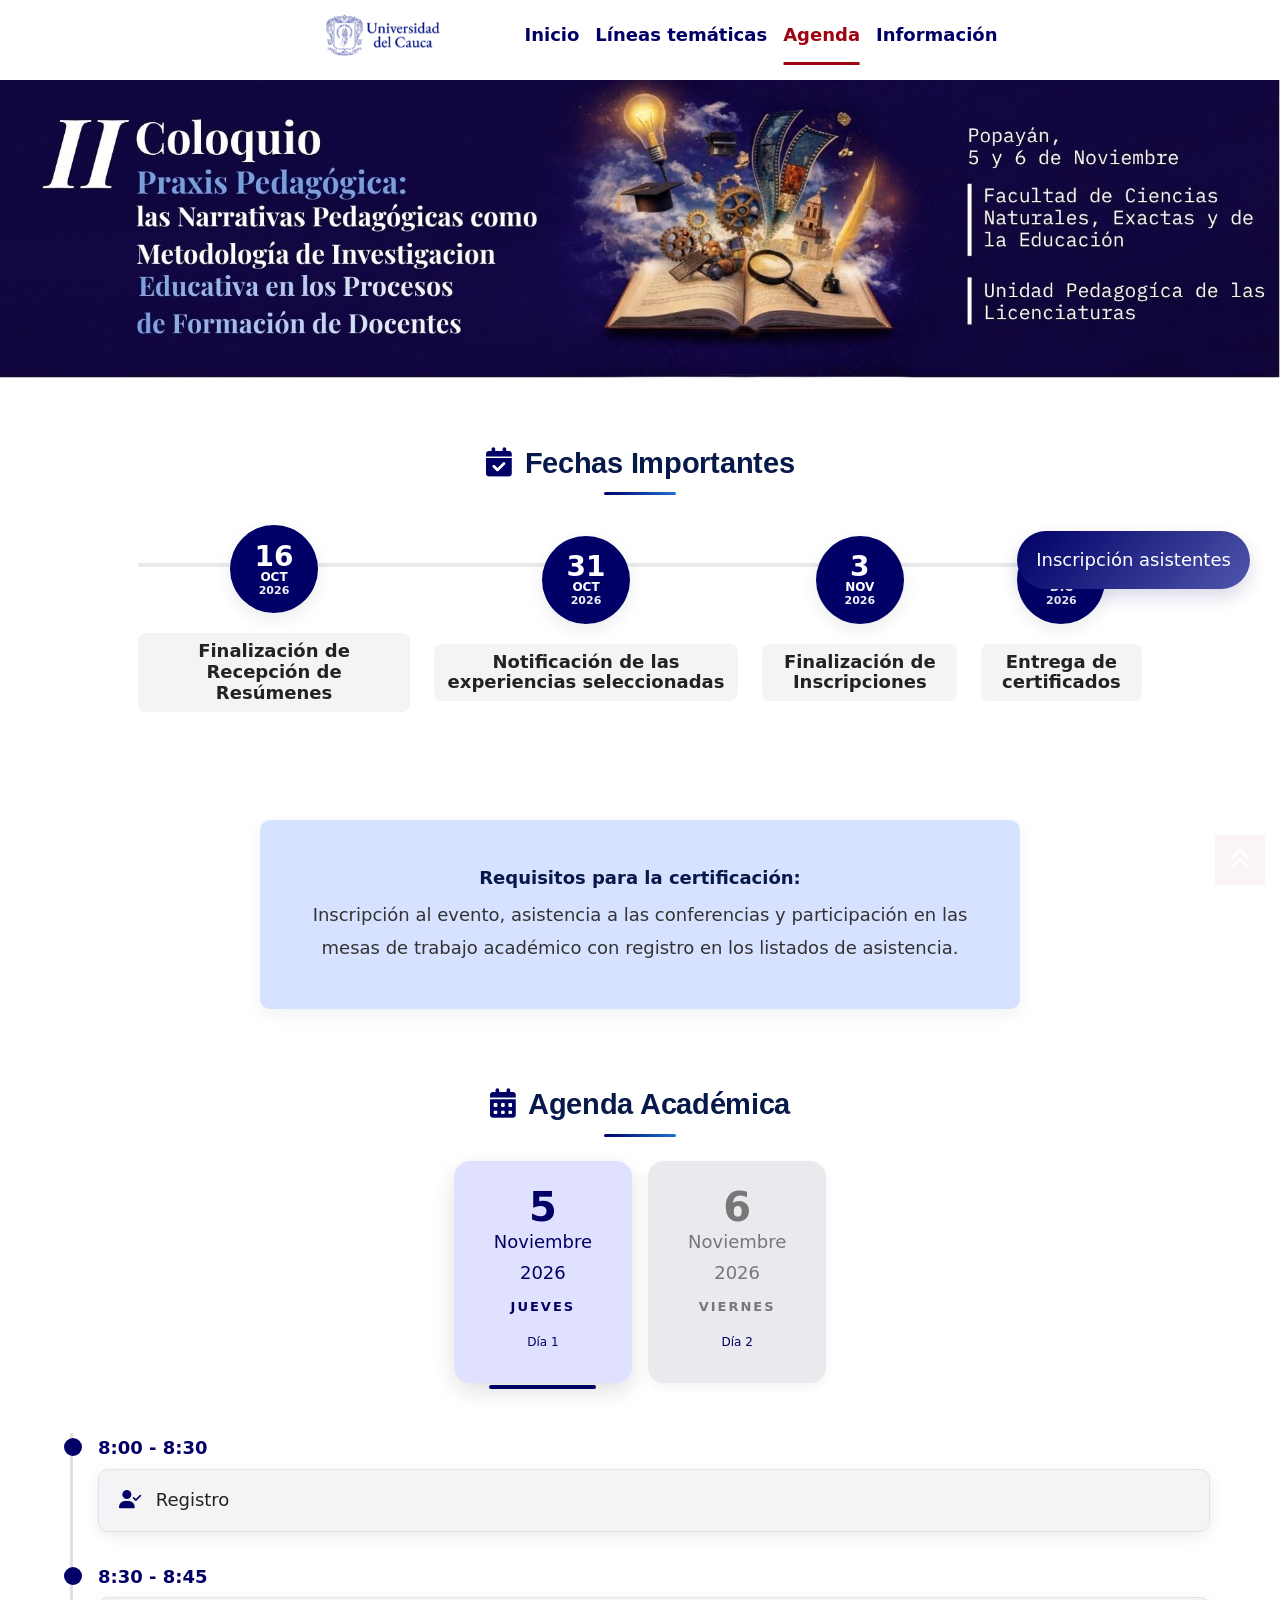
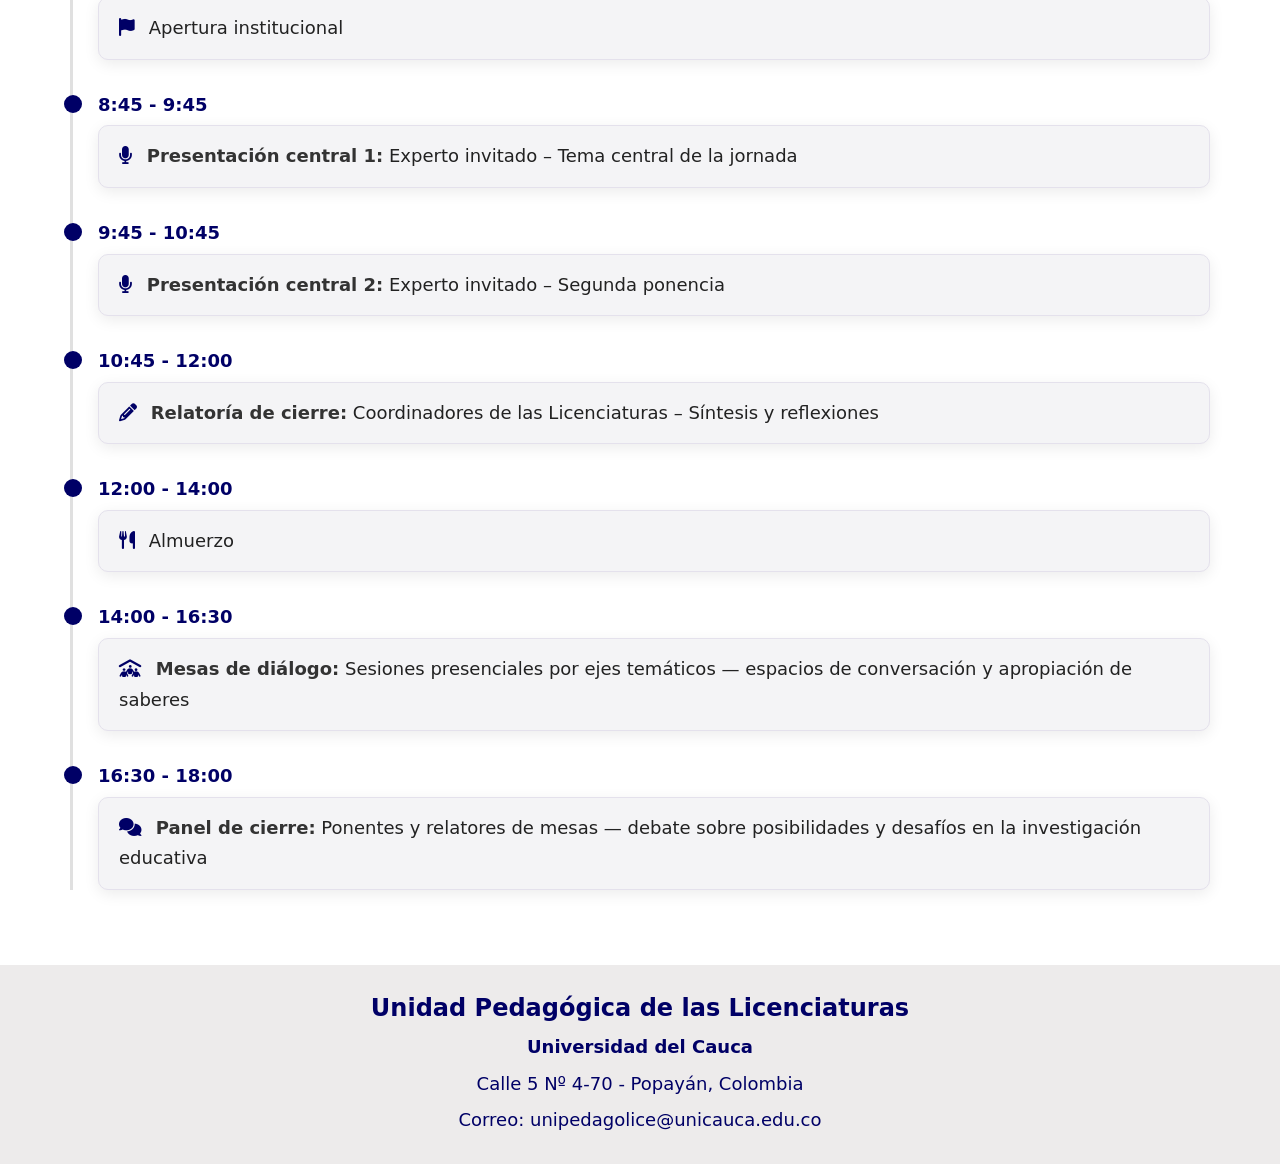
==== commit 1707efe1: "v3" ====
--- a/agenda.html
+++ b/agenda.html
@@ -13,6 +13,7 @@
     <link href="assets/css/layout/style-2.css" rel="stylesheet">
     <link href="assets/css/pages/agenda-page.css" rel="stylesheet">
     <link href="assets/css/layout/responsive.css" rel="stylesheet">
+    <link href="assets/css/components/inscripcion-modal.css" rel="stylesheet">
     <link rel="stylesheet" href="https://cdnjs.cloudflare.com/ajax/libs/font-awesome/6.5.0/css/all.min.css">
 
     <link rel="shortcut icon" href="assets/images/favicon.png" type="image/x-icon">
@@ -280,6 +281,7 @@
     <script src="assets/js/plugins/jquery-ui.js"></script>
     <script src="assets/js/plugins/paroller.js"></script>
     <script src="assets/js/main/script.js"></script>
+    <script src="assets/js/main/inscripcion-modal.js"></script>
 
 </body>
 
--- a/assets/css/layout/style.css
+++ b/assets/css/layout/style.css
@@ -56,7 +56,7 @@
 
 -------------------------------------------*/
 
-@import url('https://fonts.googleapis.com/css?family=Arimo:400,400i,700,700i|Passion+One:400,700,900|Sacramento');
+@import url('https://fonts.googleapis.com/css?family=Arimo:300,300i,400,400i,700,700i|Passion+One:400,700,900|Sacramento');
 @import url('theme.css');
 
 /*** 
--- a/assets/css/components/inscripcion-modal.css
+++ b/assets/css/components/inscripcion-modal.css
@@ -0,0 +1,263 @@
+/* =========================================================
+   Inscripción Modal
+   ========================================================= */
+
+.insc-overlay {
+    position: fixed;
+    inset: 0;
+    z-index: 10000;
+    display: flex;
+    align-items: center;
+    justify-content: center;
+    padding: 1rem;
+    background: rgba(7, 24, 74, 0.52);
+    backdrop-filter: blur(4px);
+    -webkit-backdrop-filter: blur(4px);
+    opacity: 0;
+    pointer-events: none;
+    transition: opacity 0.28s ease;
+}
+
+.insc-overlay.is-open {
+    opacity: 1;
+    pointer-events: auto;
+}
+
+.insc-modal {
+    position: relative;
+    width: 100%;
+    max-width: 520px;
+    max-height: 90vh;
+    overflow-y: auto;
+    background: var(--bg-base);
+    border-radius: 22px;
+    box-shadow: 0 28px 64px rgba(7, 24, 74, 0.22), 0 4px 16px rgba(7, 24, 74, 0.08);
+    padding: 2.25rem 2rem 2rem;
+    transform: translateY(28px) scale(0.96);
+    opacity: 0;
+    transition: transform 0.38s cubic-bezier(0.34, 1.5, 0.64, 1), opacity 0.28s ease;
+    scrollbar-width: thin;
+    scrollbar-color: var(--neutral-border) transparent;
+}
+
+.insc-modal::-webkit-scrollbar {
+    width: 5px;
+}
+
+.insc-modal::-webkit-scrollbar-track {
+    background: transparent;
+}
+
+.insc-modal::-webkit-scrollbar-thumb {
+    background: var(--neutral-border);
+    border-radius: 999px;
+}
+
+.insc-overlay.is-open .insc-modal {
+    transform: translateY(0) scale(1);
+    opacity: 1;
+}
+
+/* Close button */
+.insc-close {
+    position: absolute;
+    top: 1rem;
+    right: 1rem;
+    width: 34px;
+    height: 34px;
+    display: grid;
+    place-items: center;
+    border: none;
+    border-radius: 50%;
+    background: var(--neutral-hover);
+    color: var(--text-secondary);
+    font-size: 1.2rem;
+    line-height: 1;
+    cursor: pointer;
+    transition: background 0.2s ease, color 0.2s ease, transform 0.2s ease;
+    padding: 0;
+}
+
+.insc-close:hover {
+    background: var(--tertiary-surface);
+    color: var(--brand-primary);
+    transform: scale(1.1);
+}
+
+/* Header */
+.insc-header {
+    text-align: center;
+    margin-bottom: 1.75rem;
+    padding-right: 1.5rem;
+}
+
+.insc-icon {
+    width: 54px;
+    height: 54px;
+    display: grid;
+    place-items: center;
+    margin: 0 auto 0.95rem;
+    border-radius: 50%;
+    background: var(--tertiary-surface);
+    color: var(--brand-primary);
+    font-size: 1.45rem;
+    box-shadow: 0 6px 16px rgba(0, 0, 102, 0.1);
+}
+
+.insc-title {
+    margin: 0 0 0.7rem;
+    color: var(--primary-dark);
+    font-family: var(--font-body);
+    font-size: clamp(1.25rem, 3.5vw, 1.6rem);
+    font-weight: 800;
+    line-height: 1.2;
+    letter-spacing: -0.01em;
+}
+
+.insc-separator {
+    width: 56px;
+    height: 3px;
+    margin: 0 auto;
+    border-radius: 999px;
+    background: linear-gradient(90deg, var(--brand-primary) 0%, var(--brand-tertiary) 100%);
+}
+
+/* Body */
+.insc-body {
+    display: flex;
+    flex-direction: column;
+}
+
+.insc-form-item {
+    display: flex;
+    gap: 1rem;
+    align-items: flex-start;
+}
+
+.insc-form-number {
+    flex: 0 0 38px;
+    width: 38px;
+    height: 38px;
+    display: grid;
+    place-items: center;
+    border-radius: 50%;
+    background: linear-gradient(135deg, var(--brand-primary) 0%, var(--brand-primary-light) 100%);
+    color: #fff;
+    font-family: var(--font-body);
+    font-size: 0.92rem;
+    font-weight: 800;
+    box-shadow: 0 4px 12px rgba(0, 0, 102, 0.18);
+    margin-top: 0.05rem;
+}
+
+.insc-form-content {
+    flex: 1;
+}
+
+.insc-form-title {
+    margin: 0 0 0.4rem;
+    color: var(--primary-dark);
+    font-family: var(--font-body);
+    font-size: 0.96rem;
+    font-weight: 800;
+    line-height: 1.35;
+}
+
+.insc-form-desc {
+    margin: 0 0 0.8rem;
+    color: var(--text-secondary);
+    font-size: 0.85rem;
+    line-height: 1.72;
+}
+
+.insc-form-desc strong {
+    color: var(--primary-dark);
+    font-weight: 700;
+}
+
+/* Links */
+.insc-link {
+    display: inline-flex;
+    align-items: center;
+    gap: 0.38rem;
+    padding: 0.48rem 1.1rem;
+    border-radius: 999px;
+    background: linear-gradient(135deg, var(--brand-primary) 0%, var(--brand-primary-light) 100%);
+    color: #fff !important;
+    font-family: var(--font-body);
+    font-size: 0.8rem;
+    font-weight: 700;
+    text-decoration: none !important;
+    box-shadow: 0 4px 12px rgba(0, 0, 102, 0.18);
+    transition: filter 0.22s ease, box-shadow 0.22s ease, transform 0.22s ease;
+    letter-spacing: 0.01em;
+}
+
+.insc-link:hover {
+    filter: brightness(1.08);
+    box-shadow: 0 7px 20px rgba(0, 0, 102, 0.24);
+    transform: translateY(-2px);
+    color: #fff !important;
+    text-decoration: none !important;
+}
+
+.insc-link--secondary {
+    background: linear-gradient(135deg, var(--brand-secondary) 0%, var(--secondary-light) 100%);
+    box-shadow: 0 4px 12px rgba(157, 3, 17, 0.18);
+}
+
+.insc-link--secondary:hover {
+    box-shadow: 0 7px 20px rgba(157, 3, 17, 0.24);
+}
+
+/* Divider between form items */
+.insc-divider {
+    width: 100%;
+    height: 1px;
+    background: var(--neutral-border);
+    margin: 1.3rem 0;
+}
+
+/* Responsive */
+@media (max-width: 575.98px) {
+    .insc-modal {
+        padding: 1.75rem 1.15rem 1.5rem;
+        border-radius: 18px;
+        max-height: 88vh;
+    }
+
+    .insc-header {
+        padding-right: 1.25rem;
+    }
+
+    .insc-icon {
+        width: 46px;
+        height: 46px;
+        font-size: 1.2rem;
+    }
+
+    .insc-form-item {
+        gap: 0.75rem;
+    }
+
+    .insc-form-number {
+        flex: 0 0 32px;
+        width: 32px;
+        height: 32px;
+        font-size: 0.82rem;
+    }
+
+    .insc-form-title {
+        font-size: 0.88rem;
+    }
+
+    .insc-form-desc {
+        font-size: 0.8rem;
+        line-height: 1.65;
+    }
+
+    .insc-link {
+        font-size: 0.75rem;
+        padding: 0.42rem 0.9rem;
+    }
+}
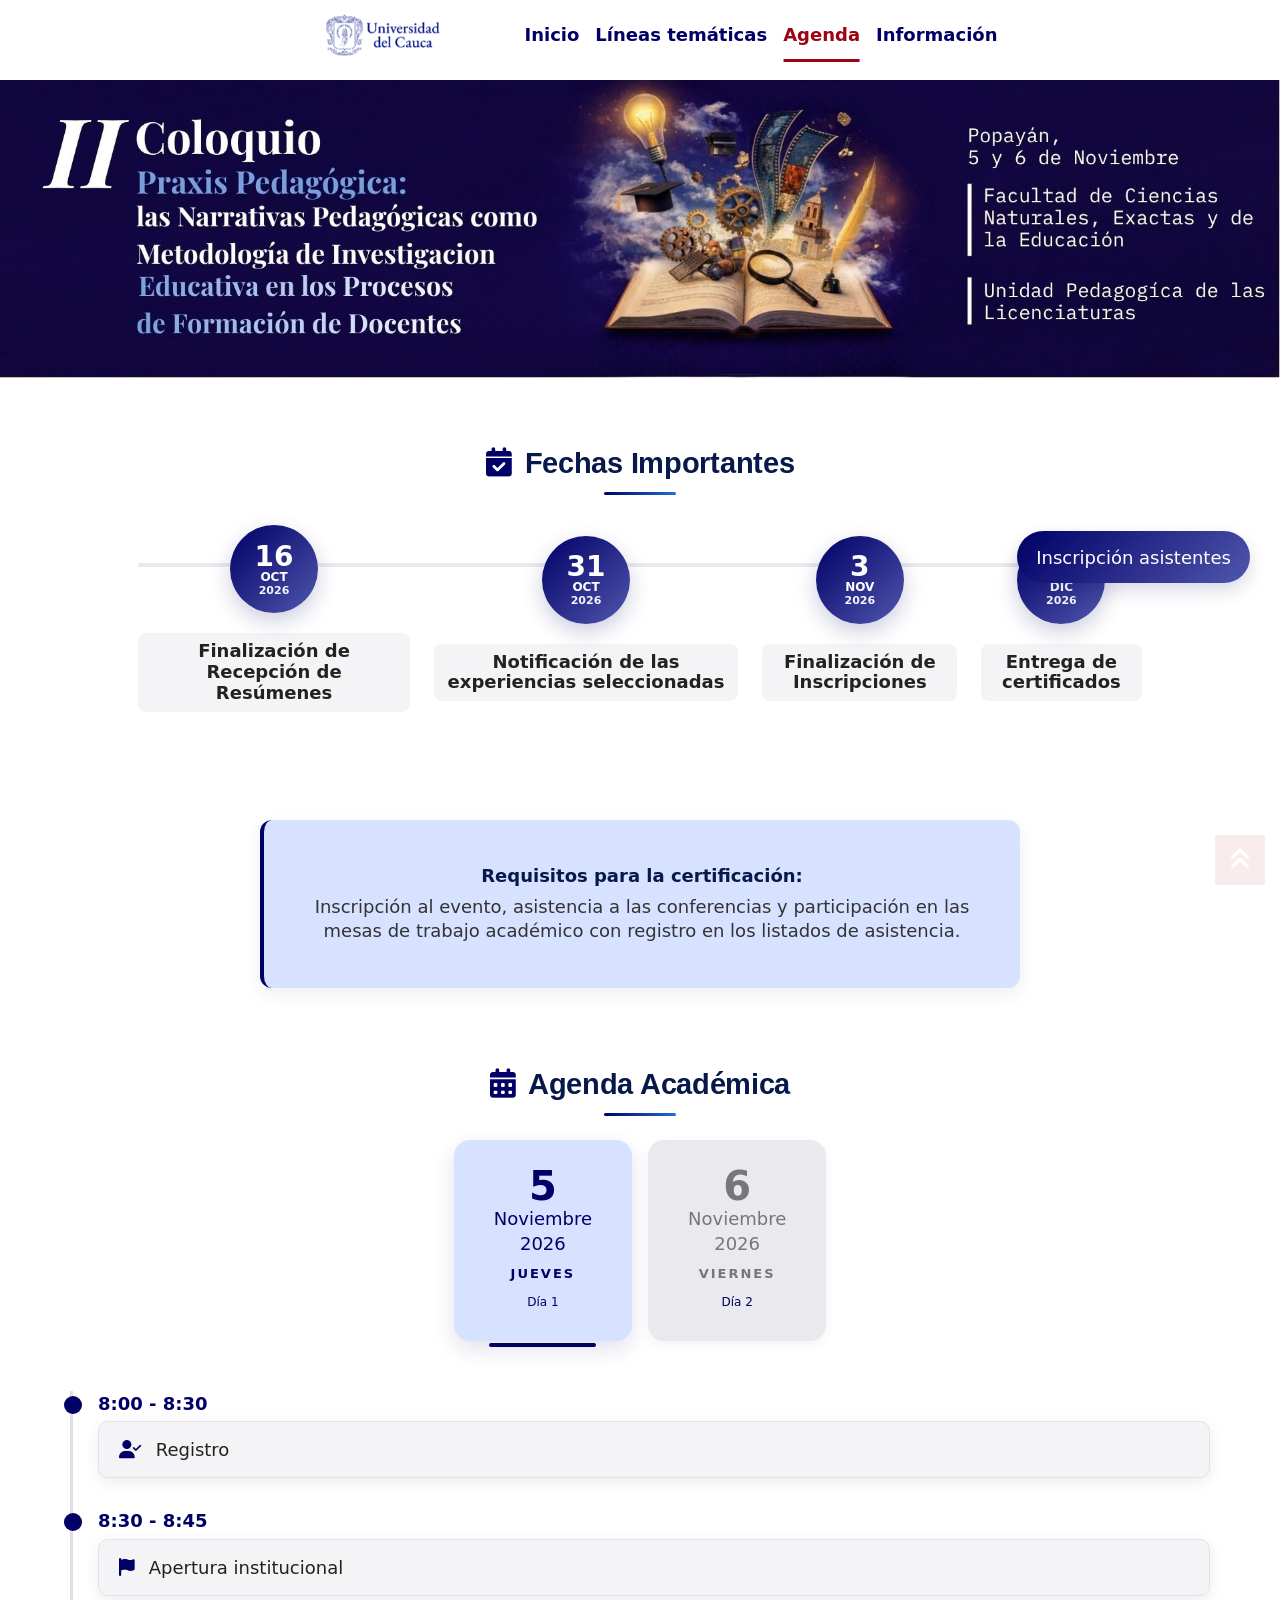
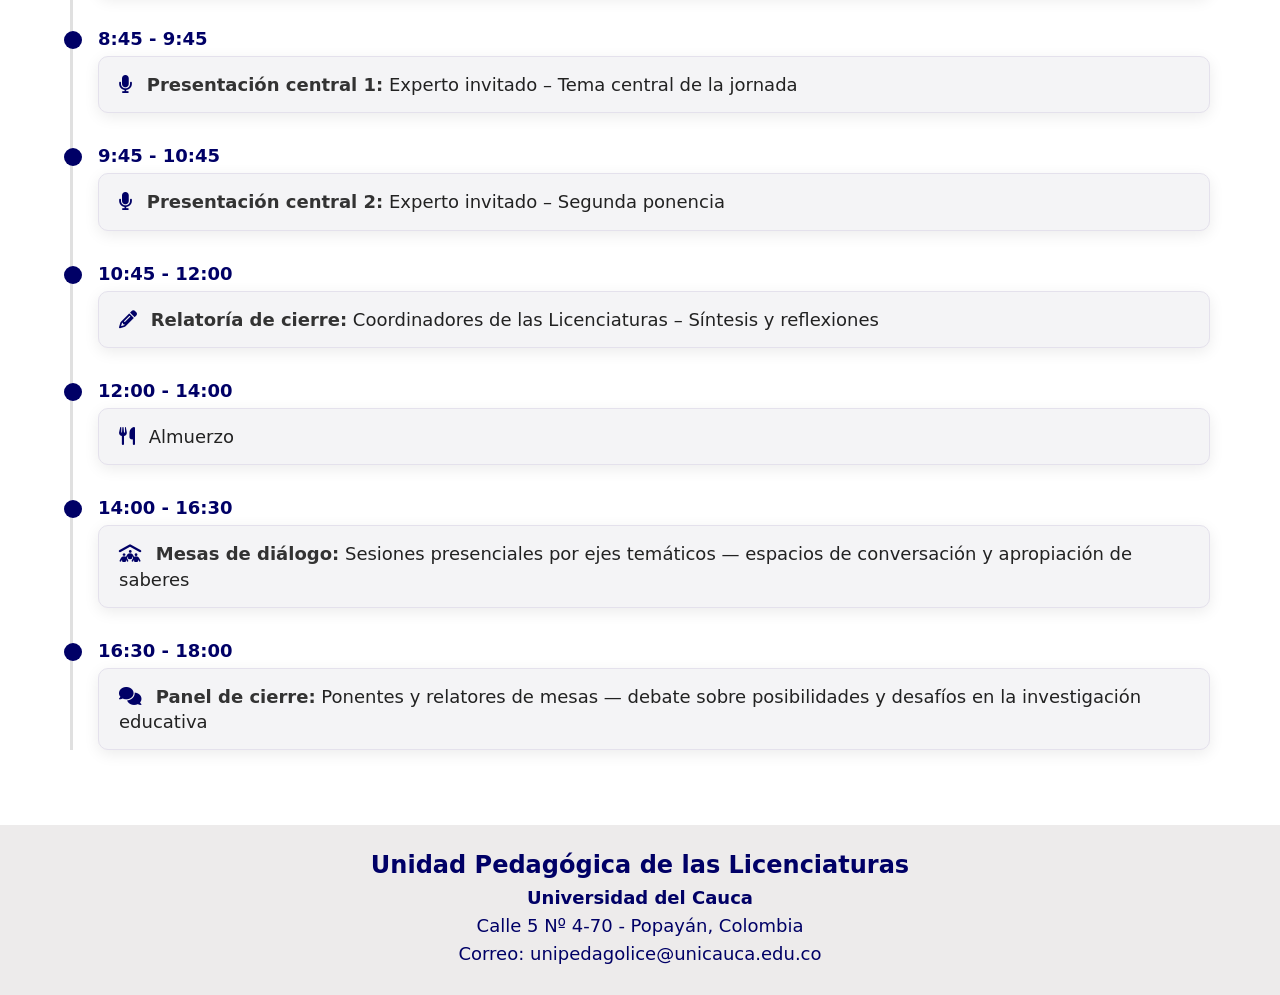
==== commit bc668225: "V4" ====
--- a/agenda.html
+++ b/agenda.html
@@ -9,9 +9,9 @@
     <!-- Stylesheets -->
 
     <link href="assets/css/base/bootstrap.min.css" rel="stylesheet" type="text/css">
-    <link href="assets/css/layout/style.css" rel="stylesheet">
-    <link href="assets/css/layout/style-2.css" rel="stylesheet">
-    <link href="assets/css/pages/agenda-page.css" rel="stylesheet">
+    <link href="assets/css/layout/style.css?v=6" rel="stylesheet">
+    <link href="assets/css/layout/style-2.css?v=6" rel="stylesheet">
+    <link href="assets/css/pages/agenda-page.css?v=13" rel="stylesheet">
     <link href="assets/css/layout/responsive.css" rel="stylesheet">
     <link href="assets/css/components/inscripcion-modal.css" rel="stylesheet">
     <link rel="stylesheet" href="https://cdnjs.cloudflare.com/ajax/libs/font-awesome/6.5.0/css/all.min.css">
--- a/assets/css/layout/style.css
+++ b/assets/css/layout/style.css
@@ -142,7 +142,7 @@
 body {
 	font-size:18px;
 	color:var(--color-000);
-	line-height:1.7em;
+	line-height:1.4em;
 	background:var(--bg-base);
 	-webkit-font-smoothing: antialiased;
 	-moz-font-smoothing: antialiased;
@@ -169,7 +169,7 @@
 	font-weight:normal;
 	margin:0px;
 	background:none;
-	line-height:1.6em;
+	line-height:1.35em;
 }
 
 /* Typography */
@@ -179,7 +179,7 @@
 }
 
 h2{
-    color: var(--brand-primary);
+    color: var(--primary);
     font-weight: 700;
     font-size: 24px;
     
@@ -212,7 +212,7 @@
 
 p{
 	position:relative;
-	line-height:1.8em;	
+	line-height:1.35em;	
 	
 }
 
@@ -266,12 +266,6 @@
 }
 
 /* Center header logo and navigation horizontally */
-.header-upper .auto-container > .clearfix{
-	display:flex;
-	align-items:center;
-	justify-content:center;
-	gap:36px;
-}
 .header-upper .logo-box, .header-upper .nav-outer{
 	float:none;
 }
@@ -309,15 +303,15 @@
 	font-size:14px;
 	font-weight:700;
 	border-radius:3px;
-	background-color:var(--brand-primary-light);
+	background-color:var(--primary-light);
 	padding:11px 23px;
 	text-transform:uppercase;
-	border:2px solid var(--brand-primary-light);
+	border:2px solid var(--primary-light);
 	
 }
 
 .btn-style-one:hover{
-	color: var(--brand-primary-light);
+	color: var(--primary-light);
 	background:none;
 }
 
@@ -535,7 +529,7 @@
 	color:var(--text-secondary);
 	font-size:16px;
 	font-weight:700;
-	line-height:1.8em;
+	line-height:1.35em;
 	margin-bottom:12px;
 	padding-left:35px;
 }
@@ -550,7 +544,7 @@
 	left:0px;
 	top:0px;
 	font-size:14px;
-	color:var(--brand-primary);
+	color:var(--primary);
 	font-family: "Flaticon";
 }
 
@@ -602,12 +596,12 @@
 
 .social-icon-one li a:hover{
 	color:var(--bg-base);
-	border-color:var(--brand-primary);
-	background-color:var(--brand-primary);
+	border-color:var(--primary);
+	background-color:var(--primary);
 }
 
 .theme_color{
-	color:var(--brand-primary);
+	color:var(--primary);
 }
 
 .preloader{ position:fixed; left:0px; top:0px; width:100%; height:100%; z-index:999999; background-color:var(--bg-base); background-position:center center; background-repeat:no-repeat; background-image:url(../../images/icons/preloader.svg);}
@@ -639,7 +633,7 @@
 	text-align:center;
 	z-index:100;
 	cursor:pointer;
-	background:var(--brand-primary);
+	background:var(--primary);
 	display:none;
 	-webkit-transition:all 300ms ease;
 	-ms-transition:all 300ms ease;
@@ -668,7 +662,7 @@
 
 .sec-title .title{
 	position: relative;
-    color: var(--brand-primary);
+    color: var(--primary);
     font-size: 16px;
     font-weight: 400;
     margin-bottom: 15px;
@@ -679,7 +673,7 @@
     position: relative;
     color: var(--color-000066);
     font-weight: 700;
-    line-height: 1.2em;
+    line-height: 1.35em;
 	font-size:30px;
 	z-index:1;
     
@@ -796,7 +790,7 @@
 	line-height:34px;
 	font-weight:normal;
 	background:none;
-		border-bottom: 3px solid var(--brand-primary);
+		border-bottom: 3px solid var(--primary);
 }
 
 .main-header .header-upper{
@@ -809,12 +803,15 @@
 	padding:0; /* remove side padding so header aligns with sticky container */
 }
 
-/* Strong override: ensure non-sticky header uses same flex centering as sticky header */
-.main-header .header-upper .auto-container > .clearfix{
+/* Match sticky header: make auto-container the flex container and dissolve clearfix wrapper */
+.main-header .header-upper .auto-container{
 	display:flex !important;
 	align-items:center !important;
 	justify-content:center !important;
 	gap:36px !important;
+}
+.main-header .header-upper .auto-container > .clearfix{
+	display:contents !important; /* layout-transparent: children participate in auto-container flex */
 }
 
 .main-header .header-upper .nav-outer{
@@ -901,7 +898,7 @@
 	position:relative;
 	color:var(--bg-base);
 	font-size:22px;
-	line-height:1.3em;
+	line-height:1.45em;
 }
 
 .main-header .header-upper .outer-box .btn-box{
@@ -979,7 +976,7 @@
 .main-menu .navigation > li > a{
 	position:relative;
 	display:block;
-	color:var(--brand-primary);
+	color:var(--primary);
 	text-align:center;
 	font-weight:bold;
 	padding:20px 0px; /* match sticky padding to prevent vertical shift */
@@ -1076,7 +1073,7 @@
 }
 
 .main-menu .navigation > li > ul > li:hover > a{
-	color:var(--brand-primary);
+	color:var(--primary);
 }
 
 .main-menu .navigation > li > ul > li.dropdown > a:after{
@@ -1154,7 +1151,7 @@
 }
 
 .main-menu .navigation > li > ul > li > ul > li:hover > a{
-	color:var(--brand-primary);
+	color:var(--primary);
 }
 
 .main-menu .navigation > li.dropdown:hover > ul{
@@ -1231,7 +1228,7 @@
 }
 
 .header-style-two .main-menu .navigation > li > a{
-	color:var(--brand-primary);
+	color:var(--primary);
 	padding:40px 0px;
 	font-weight:bold;
 }
@@ -1284,7 +1281,7 @@
 }
 
 .header-top .top-left ul li a:hover{
-	color:var(--brand-primary);
+	color:var(--primary);
 }
 
 .header-top .top-right{
@@ -1315,7 +1312,7 @@
 }
 
 .header-top .top-right .social-box li a:hover{
-	color:var(--brand-primary);
+	color:var(--primary);
 }
 
 .header-top .top-right .btn-box{
@@ -1331,7 +1328,7 @@
 	padding:13px 30px;
 	font-weight:700;
 	display:inline-block;
-	background-color:var(--brand-primary);
+	background-color:var(--primary);
 	text-transform:uppercase;
 }
 
@@ -1383,7 +1380,7 @@
 	-webkit-transition:all 500ms ease;
 	-ms-transition:all 500ms ease;
 	-o-transition:all 500ms ease;
-	border-bottom: 3px solid var(--brand-primary);
+	border-bottom: 3px solid var(--primary);
 }
 
 .fixed-header .sticky-header{
@@ -1429,14 +1426,14 @@
 }
 
 .sticky-header .main-menu .navigation > li > a{
-	color:var(--brand-primary) !important;
+	color:var(--primary) !important;
 	font-weight:600;
 	
 }
 
 .sticky-header .main-menu .navigation > li:hover > a,
 .sticky-header .main-menu .navigation > li.current > a{
-	color:var(--brand-primary) !important;
+	color:var(--primary) !important;
 	background-color:inherit !important;
 }
 
@@ -1487,7 +1484,7 @@
 	font-size: 30px;
 	line-height: 40px;
 	cursor: pointer;
-	color:var(--brand-primary);
+	color:var(--primary);
 	padding:10px 0px;
 	display: none;
 }
@@ -1604,7 +1601,7 @@
 }
 
 .mobile-menu .close-btn:hover{
-	color:var(--brand-primary);
+	color:var(--primary);
 }
 
 .mobile-menu .navigation{
@@ -1634,7 +1631,7 @@
 	padding: 12px 20px 14px;
 	font-weight:500;
 	font-size: 15px;
-	color: var(--brand-primary);
+	color: var(--primary);
 	text-align: left;
 	transition: color 300ms ease;
 	
@@ -1642,9 +1639,9 @@
 
 .mobile-menu .navigation li > a:hover,
 .mobile-menu .navigation li.current > a{
-	color:var(--brand-secondary);
+	color:var(--secondary);
 	text-decoration-line: underline;
-	text-decoration-color: var(--brand-secondary);
+	text-decoration-color: var(--secondary);
 	text-decoration-thickness: 3px;
 	text-underline-offset: 9px;
 	text-decoration-skip-ink: none;
@@ -1778,7 +1775,7 @@
 	height:70px;
 	padding:23px 10px 20px 10px;
 	color:var(--bg-base) !important;
-	background:var(--brand-primary);
+	background:var(--primary);
 	line-height:30px;
 	font-size:20px;
 	cursor:pointer;
@@ -1791,7 +1788,7 @@
 }
 
 .search-popup .search-form fieldset input[type="submit"]:hover{
-	background:var(--brand-primary);
+	background:var(--primary);
 }
 
 .search-popup h3{
@@ -1822,8 +1819,8 @@
 }
 
 .search-popup .recent-searches li a:hover{
-	color:var(--brand-primary);
-	border-color:var(--brand-primary);	
+	color:var(--primary);
+	border-color:var(--primary);	
 }
 
 /*** 
@@ -1995,18 +1992,18 @@
 
 .timer-section .inner-container .title-column h2{
 	position:relative;
-	color:var(--brand-primary);
+	color:var(--primary);
 	font-size:36px;
 	font-weight:700;
-	line-height:1.3em;
+	line-height:1.45em;
 }
 
 .timer-section .inner-container .title-column .text{
 	position:relative;
-	color:var(--brand-primary);
+	color:var(--primary);
 	font-size:16px;
 	font-weight:400;
-	line-height:1.3em;
+	line-height:1.45em;
 	letter-spacing:4px;
 	margin-top:8px;
 }
@@ -2122,7 +2119,7 @@
 
 .time-counter.style-two .time-countdown .counter-column .unit{
 	text-transform:uppercase;
-	color:var(--brand-secondary);
+	color:var(--secondary);
 }
 
 .time-counter.style-two .time-countdown .counter-column:before{
@@ -2187,7 +2184,7 @@
 	position:relative;
 	color:var(--text-secondary);
 	font-size:16px;
-	line-height:1.7em;
+	line-height:1.4em;
 	text-align:center;
 	margin-bottom:40px;
 }
@@ -2380,7 +2377,7 @@
 	position:absolute;
 	left:0px;
 	top:4px;
-	color:var(--brand-primary);
+	color:var(--primary);
 	line-height:1em;
 	font-size:56px;
 }
@@ -2388,7 +2385,7 @@
 .feature-block .inner-box h3{
 	position:relative;
 	font-weight:700;
-	line-height:1.3em;
+	line-height:1.45em;
 }
 
 .feature-block .inner-box h3 a{
@@ -2403,7 +2400,7 @@
 }
 
 .feature-block .inner-box h3 a:hover{
-	color:var(--brand-primary);
+	color:var(--primary);
 }
 
 .feature-block .inner-box .text{
@@ -2411,7 +2408,7 @@
 	font-weight:400;
 	color:var(--text-secondary);
 	font-size:16px;
-	line-height:1.7em;
+	line-height:1.4em;
 	margin-top:12px;
 }
 
@@ -2426,7 +2423,7 @@
 .speaker-section{
 	position:relative;
 	padding:100px 0px 100px;
-	background-color:var(--brand-primary);
+	background-color:var(--primary);
 }
 
 .speaker-section .side-icons{
@@ -2548,7 +2545,7 @@
 	right:0px;
 	z-index:2;
 	padding:10px 0px;
-	background-color:var(--brand-primary);
+	background-color:var(--primary);
 	transition: all 600ms ease;
     -moz-transition: all 600ms ease;
     -webkit-transition: all 600ms ease;
@@ -2581,7 +2578,7 @@
 /* Custom: show 2px underline on nav hover/active instead of changing text color */
 .main-header .main-menu .navigation > li > a{
 	position:relative;
-	color:var(--brand-primary);
+	color:var(--primary);
 }
 
 .main-header .main-menu .navigation > li > a::after{
@@ -2592,7 +2589,7 @@
 	bottom: 6px;
 	width: 0;
 	height: 3px;
-	background: var(--brand-secondary);
+	background: var(--secondary);
 	transition: width 250ms ease;
 }
 
@@ -2636,7 +2633,7 @@
 
 .speaker-block .inner-box .lower-content .designation{
 	position:relative;
-	color:var(--brand-primary);
+	color:var(--primary);
 	font-size:14px;
 	margin-top:7px;
 }
@@ -2705,7 +2702,7 @@
 }
 
 .events-section.style-three{
-	background-color:var(--brand-primary);
+	background-color:var(--primary);
 }
 
 .events-section.style-three:before{
@@ -2746,7 +2743,7 @@
 	border:2px solid var(--color-f3f3f3);
 	padding:32px 48px 30px;
 	background:var(--bg-base);
-	border-bottom:4px solid var(--brand-primary);
+	border-bottom:4px solid var(--primary);
 	transition:all 500ms ease;
 }
 
@@ -2762,8 +2759,8 @@
 .events-section .events-info-tabs .events-tabs .tab-btns .tab-btn:hover,
 .events-section .events-info-tabs .events-tabs .tab-btns .tab-btn.active-btn{
 	color:var(--bg-base);
-	border-color:var(--brand-primary);
-	background:var(--brand-primary) url(../../images/background/pattern-2.png) no-repeat;
+	border-color:var(--primary);
+	background:var(--primary) url(../../images/background/pattern-2.png) no-repeat;
 	background-size:cover;
 }
 
@@ -2949,7 +2946,7 @@
 	color:var(--text-primary);
 	font-size:18px;
 	font-weight:700;
-	line-height:1.6em;
+	line-height:1.35em;
 }
 
 .event-block .inner-box .info-column{
@@ -2966,7 +2963,7 @@
 	position:relative;
 	color:var(--text-secondary);
 	font-size:15px;
-	line-height:1.3em;
+	line-height:1.45em;
 }
 
 .event-block .inner-box .info-column h2{
@@ -2974,7 +2971,7 @@
 	color:var(--text-primary);
 	font-size:24px;
 	font-weight:700;
-	line-height:1.3em;
+	line-height:1.45em;
 	margin-top:8px;
 }
 
@@ -2989,14 +2986,14 @@
 }
 
 .event-block .inner-box .info-column h2 a:hover{
-	color:var(--brand-primary);
+	color:var(--primary);
 }
 
 .event-block .inner-box .info-column .text{
 	position:relative;
 	color:var(--text-secondary);
 	font-size:16px;
-	line-height:1.7em;
+	line-height:1.4em;
 	margin-top:10px;
 }
 
@@ -3039,7 +3036,7 @@
 
 .fluid-section-one .outer-section{
 	position:relative;
-	background-color:var(--brand-primary);
+	background-color:var(--primary);
 }
 
 .fluid-section-one .image-column{
@@ -3087,7 +3084,7 @@
 .fluid-section-one .content-column .content-box .text{
 	position:relative;
 	font-size:16px;
-	line-height:1.7em;
+	line-height:1.4em;
 	margin-bottom:45px;
 	color:var(--color-fff);
 }
@@ -3437,7 +3434,7 @@
 	position:relative;
 	color:var(--text-secondary);
 	font-size:16px;
-	line-height:1.9em;
+	line-height:1.6em;
 	margin-top:40px;
 }
 
@@ -3483,7 +3480,7 @@
 	height:0px;
 	z-index:1;
 	opacity:0.4;
-	background-color:var(--brand-primary);
+	background-color:var(--primary);
 	transition:all 500ms ease;
 	-moz-transition:all 500ms ease;
 	-webkit-transition:all 500ms ease;
@@ -3512,7 +3509,7 @@
 	border-radius:2px;
 	letter-spacing:1px;
 	text-transform:uppercase;
-	background-color:var(--brand-primary);
+	background-color:var(--primary);
 }
 
 .news-block .inner-box .lower-content{
@@ -3541,7 +3538,7 @@
 .news-block .inner-box .lower-content .post-meta li .icon{
 	position:relative;
 	margin-right:8px;
-	color:var(--brand-primary);
+	color:var(--primary);
 	font-weight:600;
 }
 
@@ -3565,14 +3562,14 @@
 }
 
 .news-block .inner-box .lower-content h3 a:hover{
-	color:var(--brand-primary);
+	color:var(--primary);
 }
 
 .news-block .inner-box .lower-content .text{
 	position:relative;
 	color:var(--text-secondary);
 	font-size:16px;
-	line-height:1.7em;
+	line-height:1.4em;
 	margin-top:17px;
 }
 
@@ -3591,7 +3588,7 @@
 }
 
 .news-block .inner-box:hover .lower-content .read-more{
-	color:var(--brand-primary);
+	color:var(--primary);
 }
 
 .news-block .inner-box .lower-content .read-more .icon{
@@ -3619,7 +3616,7 @@
 	border-radius:10px;
 	z-index:1;
 	overflow:hidden;
-	background-color:var(--brand-primary);
+	background-color:var(--primary);
 	background-position:right top;
 	background-repeat:no-repeat;
 }
@@ -3672,7 +3669,7 @@
 	color:var(--bg-base);
 	font-size:36px;
 	font-weight:700;
-	line-height:1.5em;
+	line-height:1.35em;
 	margin-top:4px;
 }
 
@@ -3907,7 +3904,7 @@
 	top:0px;
 	right:0px;
 	bottom:0px;
-	background-color:var(--brand-primary);
+	background-color:var(--primary);
 	-ms-transform: skewX(-5deg);
 	-webkit-transform: skewX(-5deg);
 	transform: skewX(-5deg);
@@ -3931,7 +3928,7 @@
 
 .banner-section-two .content-column .title{
 	position:relative;
-	color:var(--brand-primary);
+	color:var(--primary);
 	font-size:16px;
 }
 
@@ -3940,7 +3937,7 @@
 	color:var(--bg-base);
 	font-size:28px;
 	font-weight:700;
-	line-height:1.3em;
+	line-height:1.45em;
 	margin-top:12px;
 }
 
@@ -3955,7 +3952,7 @@
 	font-size:18px;
 	font-weight:400;
 	padding:0px 18px;
-	line-height:1.2em;
+	line-height:1.35em;
 	display:inline-block;
 	text-transform:uppercase;
 	border-right:1px solid var(--bg-base);
@@ -4161,7 +4158,7 @@
 .fluid-section-two .outer-section{
 	position:relative;
 	padding-top:60px;
-	background-color:var(--brand-primary);
+	background-color:var(--primary);
 }
 
 .fluid-section-two .image-column{
@@ -4209,7 +4206,7 @@
 .fluid-section-two .content-box  .text{
 	position:relative;
 	font-size:16px;
-	line-height:1.7em;
+	line-height:1.4em;
 	margin-bottom:45px;
 	color:var(--color-fff);
 }
@@ -4337,7 +4334,7 @@
 
 .accordion-box .block .content .text{
 	margin-bottom:20px;
-	line-height:1.7em;
+	line-height:1.4em;
 	font-size:16px;	
 	color:var(--color-rgba-255-255-255-0-60);
 }
@@ -4451,7 +4448,7 @@
 .programs-block .inner-block .content .program-info .time{
 	position:relative;
 	display:block;
-	color:var(--brand-primary);
+	color:var(--primary);
 	font-size:14px;
 	font-weight:400;
 }
@@ -4478,7 +4475,7 @@
 	right:5px;
 	bottom:5px;
 	border-radius:50px;
-	background-color:var(--brand-primary);
+	background-color:var(--primary);
 }
 
 .programs-block .inner-block .content .content-inner{
@@ -4511,7 +4508,7 @@
 	color:var(--text-primary);
 	font-size:24px;
 	font-weight:700;
-	line-height:1.3em;
+	line-height:1.45em;
 	margin-top:10px;
 }
 
@@ -4527,14 +4524,14 @@
 
 .programs-block .inner-block .content .content-inner h3 a:hover{
 	position:relative;
-	color:var(--brand-primary);
+	color:var(--primary);
 }
 
 .programs-block .inner-block .content .content-inner .text{
 	position:relative;
 	color:var(--text-secondary);
 	font-size:16px;
-	line-height:1.8em;
+	line-height:1.35em;
 	margin-top:12px;
 }
 
@@ -4557,7 +4554,7 @@
 }
 
 .programs-block.style-two .inner-block .content .program-info .dott:before{
-	background-color:var(--brand-primary);
+	background-color:var(--primary);
 }
 
 /*** 
@@ -4691,7 +4688,7 @@
 	text-align:center;
 	font-size:18px;
 	font-weight:400;
-	line-height:1.7em;
+	line-height:1.4em;
 	color:var(--text-primary);
 	max-width:720px;
 	margin:0 auto;
@@ -4707,7 +4704,7 @@
 
 .testimonial-section-two .slider-content .content .designation{
 	position:relative;
-	color:var(--brand-primary);
+	color:var(--primary);
 	font-size:14px;
 	font-weight:400;
 	margin-top:0px;
@@ -4761,16 +4758,16 @@
 	border-radius:5px;
 	padding:50px 50px 40px;
 	background-color:var(--bg-base);
-	border-top:5px solid var(--brand-primary);
+	border-top:5px solid var(--primary);
 	box-shadow:0px 0px 15px var(--color-rgba-0-0-0-0-15);
 }
 
 .digital-event-section .content-box h3{
 	position:relative;
-	color:var(--brand-primary);
+	color:var(--primary);
 	font-size:24px;
 	font-weight:700;
-	line-height:1.3em;
+	line-height:1.45em;
 }
 
 .digital-event-section .content-box .separator{
@@ -4793,7 +4790,7 @@
 	position:relative;
 	color:var(--text-primary);
 	font-size:18px;
-	line-height:1.7em;
+	line-height:1.4em;
 	font-weight:700;
 	margin-bottom:18px;
 }
@@ -4802,7 +4799,7 @@
 	position:relative;
 	color:var(--text-secondary);
 	font-size:16px;
-	line-height:1.7em;
+	line-height:1.4em;
 	font-weight:400;
 	display:block;
 	margin-top:4px;
@@ -4919,7 +4916,7 @@
 	color:var(--bg-base);
 	font-size:60px;
 	font-weight:700;
-	line-height:1.3em;
+	line-height:1.45em;
 	margin-top:10px;
 	opacity: 0;
 	-webkit-transition: all 1000ms ease;
@@ -4982,7 +4979,7 @@
 	color:var(--bg-base);
 	font-size:18px;
 	font-weight:700;
-	line-height:1.6em;
+	line-height:1.35em;
 	margin-top:30px;
 	margin-bottom:40px;
 	opacity: 0;
@@ -5146,7 +5143,7 @@
 	position: relative;
     color: var(--text-secondary);
     font-size: 16px;
-    line-height: 1.8em;
+    line-height: 1.35em;
     text-align: center;
 	max-width:860px;
     margin-bottom: 40px;
@@ -5199,7 +5196,7 @@
 .inventor-block .inner-box .image .overlay-box .text{
 	position:relative;
 	font-size:16px;
-	line-height:1.8em;
+	line-height:1.35em;
 	margin-top:20px;
 	color:var(--color-rgba-255-255-255-0-80);
 }
@@ -5245,7 +5242,7 @@
 	bottom:0px;
 	right:0px;
 	height:0px;
-	background-color:var(--brand-primary);
+	background-color:var(--primary);
 	-webkit-transition:all 700ms ease;
 	-ms-transition:all 700ms ease;
 	-o-transition:all 700ms ease;
@@ -5254,7 +5251,7 @@
 
 .inventor-block .inner-box .lower-box h3{
 	position:relative;
-	line-height:1.3em;
+	line-height:1.45em;
 }
 
 .inventor-block .inner-box .lower-box h3 a{
@@ -5273,7 +5270,7 @@
 }
 
 .inventor-block .inner-box:hover .lower-box{
-	border-color:var(--brand-primary);
+	border-color:var(--primary);
 }
 
 .inventor-block .inner-box:hover .lower-box h3 a{
@@ -5321,7 +5318,7 @@
 	position:absolute;
 	left:0px;
 	top:0px;
-	color:var(--brand-primary);
+	color:var(--primary);
 	font-size:52px;
 	line-height:1em;
 }
@@ -5330,7 +5327,7 @@
 	position:relative;
 	color:var(--text-secondary);
 	font-size:16px;
-	line-height:1.8em;
+	line-height:1.35em;
 }
 
 .mission-section .video-column{
@@ -5428,7 +5425,7 @@
 	position:relative;
 	padding:45px 54px;
 	border-radius:3px;
-	background-color:var(--brand-primary);
+	background-color:var(--primary);
 }
 
 .mission-section .video-column .testimonial-boxed .owl-nav{
@@ -5475,14 +5472,14 @@
 	position:relative;
 	color:var(--bg-base);
 	font-size:24px;
-	line-height:1.5em;
+	line-height:1.35em;
 }
 
 .testimonial-block-two .inner-box .author{
 	position:relative;
-	color:var(--brand-primary);
+	color:var(--primary);
 	font-size:16px;
-	line-height:1.5em;
+	line-height:1.35em;
 	font-weight:700;
 	margin-top:16px;
 }
@@ -5558,7 +5555,7 @@
 
 .speaker-block-three .inner-box:hover::before{
 	width:100%;
-	background-color:var(--brand-primary);
+	background-color:var(--primary);
 }
 
 .speaker-block-three .inner-box .content{
@@ -5594,7 +5591,7 @@
 
 .speaker-block-three .inner-box .content .designation{
 	position:relative;
-	color:var(--brand-primary);
+	color:var(--primary);
 	font-size:14px;
 	margin-top:5px;
 	transition:all 300ms ease;
@@ -5609,7 +5606,7 @@
 	color:var(--text-secondary);
 	font-size:16px;
 	margin-top:15px;
-	line-height:1.9em;
+	line-height:1.6em;
 	transition:all 300ms ease;
 	-moz-transition:all 300ms ease;
 	-webkit-transition:all 300ms ease;
@@ -5686,7 +5683,7 @@
 
 .price-block-two .inner-box:hover .icon-box{
 	border-color:var(--color-ff8d00);
-	background:var(--brand-primary);
+	background:var(--primary);
 	color:var(--bg-base);
 	-webkit-transform:rotate(360deg);
 	-ms-transform:rotate(360deg);
@@ -5694,31 +5691,31 @@
 }
 
 .price-block-two:nth-child(2) .inner-box:hover .icon-box{
-	border-color:var(--brand-primary);
+	border-color:var(--primary);
 	background:var(--color-ffa116);	
 }
 
 .price-block-two:nth-child(3) .inner-box:hover .icon-box{
 	border-color:var(--color-ff8d00);
-	background:var(--brand-primary);	
+	background:var(--primary);	
 }
 
 .price-block-two:nth-child(4) .inner-box:hover .icon-box{
 	border-color:var(--color-ff8d00);
-	background:var(--brand-primary);	
+	background:var(--primary);	
 }
 
 .price-block-two .inner-box .title{
 	position:relative;
 	color:var(--text-primary);
 	font-size:18px;
-	line-height:1.3em;
+	line-height:1.45em;
 	margin-top:40px;
 }
 
 .price-block-two .inner-box .price{
 	position:relative;
-	color:var(--brand-primary);
+	color:var(--primary);
 	font-size:60px;
 	line-height:45px;
 	font-weight:700;
@@ -5739,7 +5736,7 @@
 	margin-top:30px;
 	color:var(--text-secondary);
 	font-size:16px;
-	line-height:1.7em;
+	line-height:1.4em;
 	margin-bottom:40px;
 	padding-top:35px;
 	border-top:1px dotted var(--color-000000);
@@ -5752,7 +5749,7 @@
 	color:var(--bg-base);
 	padding:14px 34px 14px;
 	text-transform:uppercase;
-	background-color:var(--brand-primary);
+	background-color:var(--primary);
 }
 
 .price-block-two:nth-child(2) .inner-box .price{
@@ -5764,19 +5761,19 @@
 }
 
 .price-block-two:nth-child(3) .inner-box .price{
-	color:var(--brand-primary);
+	color:var(--primary);
 }
 
 .price-block-two:nth-child(3) .inner-box .buy-btn{
-	background-color:var(--brand-primary);
+	background-color:var(--primary);
 }
 
 .price-block-two:nth-child(4) .inner-box .price{
-	color:var(--brand-primary);
+	color:var(--primary);
 }
 
 .price-block-two:nth-child(4) .inner-box .buy-btn{
-	background-color:var(--brand-primary);
+	background-color:var(--primary);
 }
 
 .price-block-two .inner-box:hover .buy-btn{
@@ -5838,7 +5835,7 @@
 .message-section .title-column .text{
 	position:relative;
 	font-size:16px;
-	line-height:1.9em;
+	line-height:1.6em;
 	color:var(--color-rgba-255-255-255-0-60);
 }
 
@@ -5941,7 +5938,7 @@
 }
 
 .dark-page .event-block .inner-box .info-column .name{
-	color:var(--brand-primary);
+	color:var(--primary);
 }
 
 .dark-page .event-block .inner-box{
@@ -6010,7 +6007,7 @@
 
 .banner-section-three .content h2{
 	position:relative;
-	color:var(--brand-primary);
+	color:var(--primary);
 	font-size:190px;
 	font-weight:700;
 	line-height:1em;
@@ -6053,7 +6050,7 @@
 	position:relative;
 	font-size:24px;
 	color:var(--bg-base);
-	line-height:1.3em;
+	line-height:1.45em;
 	padding:15px 0px;
 	letter-spacing:2px;
 	display:inline-block;
@@ -6145,7 +6142,7 @@
 	position:relative;
 	color:var(--bg-base);
 	font-size:16px;
-	line-height:1.8em;
+	line-height:1.35em;
 }
 
 .festival-section .content-column .lower-box{
@@ -6156,9 +6153,9 @@
 
 .festival-section .content-column .lower-box h3{
 	position:relative;
-	color:var(--brand-primary);
+	color:var(--primary);
 	font-size:24px;
-	line-height:1.3em;
+	line-height:1.45em;
 	padding-bottom:20px;
 	display:inline-block;
 	letter-spacing:2px;
@@ -6225,7 +6222,7 @@
 	left:0px;
 	top:5px;
 	font-size:60px;
-	color:var(--brand-primary);
+	color:var(--primary);
 	line-height:1em;
 }
 
@@ -6234,7 +6231,7 @@
 	font-size:24px;
 	color:var(--bg-base);
 	font-weight:700;
-	line-height:1.3em;
+	line-height:1.45em;
 }
 
 .feature-block-four .inner-box h3 a{
@@ -6255,7 +6252,7 @@
 	position:relative;
 	color:var(--color-cccccc);
 	font-size:16px;
-	line-height:1.7em;
+	line-height:1.4em;
 	margin-top:15px;
 }
 
@@ -6480,7 +6477,7 @@
 	color:var(--bg-base);
 	font-size:48px;
 	font-weight:800;
-	line-height:1.2em;
+	line-height:1.35em;
 	margin-bottom:15px;
 	text-transform:capitalize;
 }
@@ -6494,7 +6491,7 @@
 	display:inline-block;
 	margin-right:10px;
 	padding-right:14px;
-	color:var(--brand-primary);
+	color:var(--primary);
 	font-size:16px;
 	font-weight:400;
 }
@@ -6583,7 +6580,7 @@
 	position:relative;
 	color:var(--text-primary);
 	font-size:22px;
-	line-height:1.3em;
+	line-height:1.45em;
 	font-weight:700;
 	margin-bottom:15px;
 }
@@ -6599,21 +6596,21 @@
 }
 
 .service-block .inner-box .lower-content h3 a:hover{
-	color:var(--brand-primary);
+	color:var(--primary);
 }
 
 .service-block .inner-box .lower-content .text{
 	position:relative;
 	color:var(--text-secondary);
 	font-size:16px;
-	line-height:1.8em;
+	line-height:1.35em;
 }
 
 .service-block .inner-box .lower-content .icon-box{
 	position:absolute;
 	left:0px;
 	top:4px;
-	color:var(--brand-primary);
+	color:var(--primary);
 	font-size:64px;
 	line-height:1em;
 }
@@ -6655,10 +6652,10 @@
 
 .sponsors-section-four .title-box h3{
 	position:relative;
-	color:var(--brand-primary);
+	color:var(--primary);
 	font-size:36px;
 	font-weight:700;
-	line-height:1.3em;
+	line-height:1.45em;
 }
 
 .sponsors-section-four .title-box .separator{
@@ -6796,7 +6793,7 @@
 
 .gallery-section-three .filters .filter.active,
 .gallery-section-three .filters .filter:hover{
-    color:var(--brand-primary);
+    color:var(--primary);
 }
 
 .gallery-section-three .gallery-block{
@@ -6934,7 +6931,7 @@
 
 .speaker-block-four .inner-box .lower-content .designation{
 	position:relative;
-	color:var(--brand-primary);
+	color:var(--primary);
 	font-size:14px;
 	margin-top:7px;
 	transition:all 500ms ease;
@@ -6989,7 +6986,7 @@
 	right:0px;
 	padding:10px 0px;
 	text-align:center;
-	background-color:var(--brand-primary);
+	background-color:var(--primary);
 	transition: all 600ms ease;
     -moz-transition: all 600ms ease;
     -webkit-transition: all 600ms ease;
@@ -7037,15 +7034,15 @@
 	color:var(--text-primary);
 	font-size:30px;
 	font-weight:700;
-	line-height:1.3em;
+	line-height:1.45em;
 }
 
 .popup-content .content-column .inner-column .speakder-designation{
 	position:relative;
-	color:var(--brand-primary);
+	color:var(--primary);
 	font-size:18px;
 	font-weight:400;
-	line-height:1.3em;
+	line-height:1.45em;
 	margin-top:5px;
 	display:block;
 }
@@ -7054,7 +7051,7 @@
 	position:relative;
 	color:var(--text-secondary);
 	font-size:16px;
-	line-height:1.7em;
+	line-height:1.4em;
 	margin-top:22px;
 }
 
@@ -7067,7 +7064,7 @@
 	position:relative;
 	color:var(--text-secondary);
 	font-size:16px;
-	line-height:1.7em;
+	line-height:1.4em;
 	margin-top:18px;
 	padding-bottom:12px;
 	border-bottom:1px dotted var(--color-000000);
@@ -7093,7 +7090,7 @@
 }
 
 .popup-content .content-column .inner-column .speaker-list li a:hover{
-	color:var(--brand-primary);
+	color:var(--primary);
 }
 
 .popup-content .content-column .inner-column .speaker-list li:last-child{
@@ -7135,7 +7132,7 @@
 	width:0px;
 	height:5px;
 	border-radius:5px;
-	background:var(--brand-primary);
+	background:var(--primary);
 	-webkit-transition:all 2000ms ease;
 	-ms-transition:all 2000ms ease;
 	-o-transition:all 2000ms ease;
@@ -7250,8 +7247,8 @@
 .styled-pagination li a:hover,
 .styled-pagination li a.active{
 	color:var(--bg-base);
-	border-color:var(--brand-primary);
-	background-color:var(--brand-primary);
+	border-color:var(--primary);
+	background-color:var(--primary);
 }
 
 /*** 
@@ -7292,7 +7289,7 @@
     font-size: 20px;
     color: var(--text-primary);
     font-weight: 700;
-    line-height: 1.2em;
+    line-height: 1.35em;
     text-transform: uppercase;
 }
 
@@ -7397,7 +7394,7 @@
 
 .categories-blog ul li.active a,
 .categories-blog ul li a:hover{
-	color:var(--brand-primary);
+	color:var(--primary);
 }
 
 /*Gallery Widget*/
@@ -7488,7 +7485,7 @@
 	margin:0px 0px 0px;
 	font-weight:700;
 	color:var(--text-primary);
-	line-height:1.6em;
+	line-height:1.35em;
 	text-transform:capitalize;
 }
 
@@ -7503,7 +7500,7 @@
 
 .sidebar .popular-posts .post a,
 .sidebar .popular-posts .post a:hover{
-	color:var(--brand-primary);
+	color:var(--primary);
 }
 
 .sidebar .popular-posts .post-info{
@@ -7518,7 +7515,7 @@
 	content: "\f126";
 	left:0px;
 	top:0px;
-	color:var(--brand-primary);
+	color:var(--primary);
 	font-family: "Flaticon";
 }
 
@@ -7550,7 +7547,7 @@
 	position:relative;
 	font-size:24px;
 	font-weight:700;
-	line-height:1.3em;
+	line-height:1.45em;
 }
 
 .speaker-widget .lower-content h3 a{
@@ -7571,7 +7568,7 @@
 
 .speaker-widget .lower-content .social-box li a{
 	position:relative;
-	color:var(--brand-primary);
+	color:var(--primary);
 	font-size:16px;
 }
 
@@ -7579,7 +7576,7 @@
 	position:relative;
 	color:var(--text-secondary);
 	font-size:16px;
-	line-height:1.8em;
+	line-height:1.35em;
 	margin-top:15px;
 }
 
@@ -7603,7 +7600,7 @@
 }
 
 .sidebar .popular-tags a:hover{
-	background-color:var(--brand-primary);
+	background-color:var(--primary);
 	color:var(--bg-base);	
 }
 
@@ -7755,7 +7752,7 @@
 .news-block-two .inner-box .owl-nav .owl-prev:hover,
 .news-block-two .inner-box .owl-nav .owl-next:hover{
 	color:var(--bg-base);
-	background-color:var(--brand-primary);
+	background-color:var(--primary);
 }
 
 .news-block-two .inner-box .image .category{
@@ -7768,7 +7765,7 @@
 	border-radius:2px;
 	letter-spacing:1px;
 	text-transform:uppercase;
-	background-color:var(--brand-primary);
+	background-color:var(--primary);
 }
 
 .news-block-two .inner-box .lower-content{
@@ -7792,7 +7789,7 @@
 	display:inline-block;
 	margin-bottom:20px;
 	text-transform:uppercase;
-	background-color:var(--brand-primary);
+	background-color:var(--primary);
 }
 
 .news-block-two .inner-box .lower-content .post-meta{
@@ -7810,7 +7807,7 @@
 .news-block-two .inner-box .lower-content .post-meta li .icon{
 	position:relative;
 	margin-right:8px;
-	color:var(--brand-primary);
+	color:var(--primary);
 	font-weight:600;
 }
 
@@ -7834,14 +7831,14 @@
 }
 
 .news-block-two .inner-box .lower-content h3 a:hover{
-	color:var(--brand-primary);
+	color:var(--primary);
 }
 
 .news-block-two .inner-box .lower-content .text{
 	position:relative;
 	color:var(--text-secondary);
 	font-size:16px;
-	line-height:1.8em;
+	line-height:1.35em;
 	margin-top:17px;
 }
 
@@ -7861,7 +7858,7 @@
 }
 
 .news-block-two .inner-box:hover .lower-content .read-more{
-	color:var(--brand-primary);
+	color:var(--primary);
 }
 
 .news-block-two .inner-box .lower-content .read-more .icon{
@@ -7921,14 +7918,14 @@
 	letter-spacing:1px;
 	display:inline-block;
 	text-transform:uppercase;
-	background-color:var(--brand-primary);
+	background-color:var(--primary);
 }
 
 .news-block-three .inner-box h3{
 	position:relative;
 	font-size:30px;
 	font-weight:700;
-	line-height:1.3em;
+	line-height:1.45em;
 	margin-top:45px;
 }
 
@@ -7955,7 +7952,7 @@
 }
 
 .news-block-three .inner-box h3 a:hover{
-	color:var(--brand-primary);
+	color:var(--primary);
 }
 
 .news-block-three .inner-box .post-meta{
@@ -7974,7 +7971,7 @@
 .news-block-three .inner-box .post-meta li .icon{
 	position:relative;
 	margin-right:8px;
-	color:var(--brand-primary);
+	color:var(--primary);
 	font-weight:400;
 }
 
@@ -8010,7 +8007,7 @@
 	font-weight:700;
 	padding:6px 20px;
 	border-radius:3px;
-	background-color:var(--brand-primary);
+	background-color:var(--primary);
 	text-transform:uppercase;
 }
 
@@ -8034,7 +8031,7 @@
 .blog-detail .inner-box .lower-content .post-meta li .icon{
 	position:relative;
 	margin-right:8px;
-	color:var(--brand-primary);
+	color:var(--primary);
 	font-weight:600;
 }
 
@@ -8044,7 +8041,7 @@
 	font-size:36px;
 	font-weight:700;
 	margin-top:10px;
-	line-height:1.2em;
+	line-height:1.35em;
 }
 
 .blog-detail .inner-box .lower-content .bold-text{
@@ -8053,7 +8050,7 @@
 	font-size:18px;
 	font-weight:700;
 	margin-top:10px;
-	line-height:1.8em;
+	line-height:1.35em;
 }
 
 .blog-detail .inner-box .lower-content .text{
@@ -8065,7 +8062,7 @@
 	position:relative;
 	color:var(--text-secondary);
 	font-size:16px;
-	line-height:1.9em;
+	line-height:1.6em;
 }
 
 .blog-detail .inner-box .lower-content .text p:last-child{
@@ -8074,7 +8071,7 @@
 
 .blog-detail .inner-box .lower-content .text p a{
 	position:relative;
-	color:var(--brand-primary);
+	color:var(--primary);
 }
 
 .blog-detail .inner-box .lower-content h3{
@@ -8126,7 +8123,7 @@
 	color:var(--color-590867);
 	font-size:24px;
 	font-style:italic;
-	line-height:1.6em;
+	line-height:1.35em;
 	padding:30px 0px;
 	border-top:2px solid var(--color-ffa116);
 	border-bottom:2px solid var(--color-ffa116);
@@ -8161,7 +8158,7 @@
 
 .blog-detail .inner-box .lower-content .post-share-options .tags a:hover{
 	color:var(--bg-base);
-	background-color:var(--brand-primary);
+	background-color:var(--primary);
 }
 
 .blog-detail .inner-box .lower-content .share-box{
@@ -8180,12 +8177,12 @@
 
 .blog-detail .inner-box .lower-content .share-box a .icon{
 	position:relative;
-	color:var(--brand-primary);
+	color:var(--primary);
 	margin-right:5px;
 }
 
 .blog-detail .inner-box .lower-content .share-box a.share .icon{
-	color:var(--brand-primary);
+	color:var(--primary);
 }
 
 /* Author Box */
@@ -8201,7 +8198,7 @@
 	margin-top:60px;
 	background-repeat:no-repeat;
 	background-position:left bottom;
-	border-bottom:3px solid var(--brand-primary);
+	border-bottom:3px solid var(--primary);
 	box-shadow:0px 0px 10px var(--color-rgba-0-0-0-0-10);
 }
 
@@ -8225,7 +8222,7 @@
 	color:var(--text-primary);
 	font-size:24px;
 	font-weight:700;
-	line-height:1.3em;
+	line-height:1.45em;
 	display:inline-block;
 }
 
@@ -8244,7 +8241,7 @@
 
 .author-box .box-inner .content .social-box li a{
 	position:relative;
-	color:var(--brand-primary);
+	color:var(--primary);
 	font-size:16px;
 }
 
@@ -8252,7 +8249,7 @@
 	position:relative;
 	color:var(--text-secondary);
 	font-size:16px;
-	line-height:1.8em;
+	line-height:1.35em;
 }
 
 /*** 
@@ -8349,7 +8346,7 @@
 	font-weight:600;
 	color:var(--text-primary);
 	display:block;
-	line-height:1.2em;
+	line-height:1.35em;
 	text-transform:capitalize;
 }
 
@@ -8357,7 +8354,7 @@
 	margin-top:35px;
 	color:var(--text-secondary);
 	font-size:16px;
-	line-height:1.8em;
+	line-height:1.35em;
 }
 
 .sidebar-page-container .comments-area .comment .comment-time{
@@ -8374,14 +8371,14 @@
 .sidebar-page-container .comments-area .comment-box .reply-btn{
 	position:relative;
 	font-size:14px;
-	color:var(--brand-primary);
+	color:var(--primary);
 	font-weight:400;
 	letter-spacing:1px;
 	text-transform:capitalize;
 }
 
 .sidebar-page-container .comments-area .comment-box .reply-btn .icon{
-	color:var(--brand-primary);
+	color:var(--primary);
 }
 
 .sidebar-page-container .comments-area .comment-box .reply-btn:hover{
@@ -8519,7 +8516,7 @@
 	position:relative;
 	font-weight:700;
 	font-size:24px;
-	color:var(--brand-primary);
+	color:var(--primary);
 }
 
 .info-block .inner-box .text{
@@ -8527,7 +8524,7 @@
 	margin-top:10px;
 	color:var(--text-secondary);
 	font-size:16px;
-	line-height:1.8em;
+	line-height:1.35em;
 }
 
 .info-block .inner-box .text a{
@@ -8555,7 +8552,7 @@
 	text-align:center;
 	font-size:14px;
 	font-weight:400;
-	line-height:1.8em;
+	line-height:1.35em;
 }
 
 .map-data a{
@@ -8587,7 +8584,7 @@
 	max-width:720px;
 	color:var(--text-secondary);
 	font-size:16px;
-	line-height:1.7em;
+	line-height:1.4em;
 	margin-top:40px;
 }
 
@@ -8699,7 +8696,7 @@
 .contact-form input:focus,
 .contact-form select:focus,
 .contact-form textarea:focus{
-	border-color:var(--brand-primary);	
+	border-color:var(--primary);	
 }
 
 .contact-form input.error,
@@ -8778,7 +8775,7 @@
 }
 
 .accordion-button:hover {
-     background-color:var(--brand-primary);
+     background-color:var(--primary);
 }
 
 body.business-consulting .whatsappLink {
@@ -8787,7 +8784,7 @@
 	justify-content: center;
 	padding: 0.85rem 1.2rem;
 	border-radius: 999px;
-	background: linear-gradient(135deg, var(--brand-primary) 0%, var(--brand-primary-light) 100%);
+	background: linear-gradient(135deg, var(--primary) 0%, var(--primary-light) 100%);
 	color: var(--color-fff);
 	box-shadow: 0 8px 18px rgba(0, 0, 102, 0.15);
 	transition: transform 0.25s ease, box-shadow 0.25s ease, filter 0.25s ease;
--- a/assets/css/layout/style-2.css
+++ b/assets/css/layout/style-2.css
@@ -98,7 +98,7 @@
 	position:relative;
 	font-size:24px;
 	color:var(--bg-base);
-	line-height:1.3em;
+	line-height:1.45em;
 	padding:15px 0px;
 	letter-spacing:2px;
 	display:inline-block;
@@ -288,7 +288,7 @@
 }
 
 .speaker-section.style-two .speaker-block .inner-box .image:before {
-    background: var(--brand-secondary);
+    background: var(--secondary);
 }
 
 .speaker-section.style-two .speaker-block .inner-box .image .social-box {
@@ -345,7 +345,7 @@
     position: relative;
     color: var(--text-secondary);
     font-size: 16px;
-    line-height: 1.7em;
+    line-height: 1.4em;
     margin-bottom: 35px;
 }
 
@@ -381,7 +381,7 @@
 }
 
 .speaker-section.style-three .speaker-block .inner-box .image:before {
-    background: var(--brand-secondary);
+    background: var(--secondary);
 }
 
 .speaker-section.style-three .speaker-block .inner-box .image .social-box {
@@ -434,7 +434,7 @@
     position: relative;
     color: var(--text-secondary);
     font-size: 16px;
-    line-height: 1.7em;
+    line-height: 1.4em;
     margin-bottom: 35px;
 }
 
@@ -538,7 +538,7 @@
 }
 
 .main-footer.style-four .social-icons li a:hover {
-    color: var(--brand-secondary);
+    color: var(--secondary);
 }
 
 .main-footer.style-four .footer-nav {
@@ -577,15 +577,15 @@
 	background-color:var(--bg-base);
 	box-shadow:0px 0px 15px var(--color-rgba-0-0-0-0-15);
 	margin: 0 auto;
-	border-bottom: 5px solid var(--brand-primary);
+	border-bottom: 5px solid var(--primary);
 }
 
 .travel-information-section .content-box h3{
 	position:relative;
-	color:var(--brand-primary);
+	color:var(--primary);
 	font-size:24px;
 	font-weight:700;
-	line-height:1.3em;
+	line-height:1.45em;
 	text-align: center;
 }
 
@@ -612,7 +612,7 @@
 	position:relative;
 	color:var(--text-primary);
 	font-size:18px;
-	line-height:1.7em;
+	line-height:1.4em;
 	font-weight:700;
 	margin-bottom:18px;
     width: 33.33%;
@@ -623,7 +623,7 @@
 	position:relative;
 	color:var(--text-secondary);
 	font-size:16px;
-	line-height:1.7em;
+	line-height:1.4em;
 	font-weight:400;
 	display:block;
 	margin-top:4px;
@@ -792,8 +792,8 @@
 
 .events-section.style-five .events-info-tabs .events-tabs .tab-btns .tab-btn {
     color: var(--bg-base);
-    border-color: var(--brand-secondary);
-    background: var(--brand-secondary) url(../../images/background/pattern-2.png) no-repeat;
+    border-color: var(--secondary);
+    background: var(--secondary) url(../../images/background/pattern-2.png) no-repeat;
     background-size: cover;
 }
 
@@ -877,7 +877,7 @@
 	background: var(--color-fff);
 	border-radius: 50%;
 	font-size: 18px;
-	color: var(--brand-secondary);
+	color: var(--secondary);
 	box-shadow: 0 0 40px var(--color-rgba-0-0-0-0-10);
 	z-index: 9;
 }
@@ -897,7 +897,7 @@
 	content: '';
 	width: 80px;
 	height: 80px;
-	background: var(--brand-secondary);
+	background: var(--secondary);
 	left: 0px;
 	top: 0px;
 	transform: scale(.6);
@@ -912,7 +912,7 @@
 }
 
 .about-section .image-one .video-box-two a {
-	color: var(--brand-secondary);
+	color: var(--secondary);
 	display: inline-block;
 	transition: .5s;
 	width: 80px;
@@ -955,7 +955,7 @@
 	position: relative;
 	color: var(--text-secondary);
 	font-size: 16px;
-	line-height: 1.7em;
+	line-height: 1.4em;
 	margin-bottom: 35px;
 }
 
@@ -1023,7 +1023,7 @@
 .feature-block-six .inner-box .icon-box{
 	position: relative;
 	left:0px;
-	color:var(--brand-secondary);
+	color:var(--secondary);
 	line-height:1em;
 	font-size:56px;
 	margin-bottom: 20px;
@@ -1032,7 +1032,7 @@
 .feature-block-six .inner-box h3{
 	position:relative;
 	font-weight:700;
-	line-height:1.3em;
+	line-height:1.45em;
 }
 
 .feature-block-six .inner-box h3 a{
@@ -1047,7 +1047,7 @@
 }
 
 .feature-block-six .inner-box h3 a:hover{
-	color:var(--brand-secondary);
+	color:var(--secondary);
 }
 
 .feature-block-six .inner-box .text{
@@ -1055,7 +1055,7 @@
 	font-weight:400;
 	color:var(--text-secondary);
 	font-size:16px;
-	line-height:1.7em;
+	line-height:1.4em;
 	margin-top:12px;
 }
 
@@ -1316,65 +1316,65 @@
 .business-consulting .main-menu .navigation > li.current > a, 
 .business-consulting .main-header.light-version .main-menu .navigation > li:hover > a, 
 .business-consulting .main-header.light-version .main-menu .navigation > li.current > a {
-    color: var(--brand-secondary);
+    color: var(--secondary);
 }
 
 .business-consulting .main-header .header-upper .outer-box .btn-box .theme-btn {
-    background: var(--brand-secondary);
-    border-color: var(--brand-secondary);
+    background: var(--secondary);
+    border-color: var(--secondary);
 }
 
 .business-consulting .main-header .header-upper .outer-box .btn-box .theme-btn:hover {
     background: transparent;
-    color: var(--brand-secondary);
+    color: var(--secondary);
 }
 
 .business-consulting .main-menu .navigation > li > a:before {
-    background: var(--brand-secondary);
+    background: var(--secondary);
 }
 
 .business-consulting .banner-section-four .buttons-box .btn-style-two {
-    background: var(--brand-secondary);
-    border-color: var(--brand-secondary);
+    background: var(--secondary);
+    border-color: var(--secondary);
 }
 
 .business-consulting .banner-section-four .buttons-box .btn-style-two:hover {
     background: transparent;
-    border-color: var(--brand-secondary);
-    color: var(--brand-secondary);
+    border-color: var(--secondary);
+    color: var(--secondary);
 }
 
 .business-consulting .banner-section-four .buttons-box .btn-style-one {
-    background: var(--brand-secondary);
-    border-color: var(--brand-secondary);
+    background: var(--secondary);
+    border-color: var(--secondary);
 }
 
 .business-consulting .banner-section-four .buttons-box .btn-style-one:hover {
     background: transparent;
-    color: var(--brand-secondary);
+    color: var(--secondary);
 }
 
 .business-consulting .sec-title .title {
-    color: var(--brand-secondary);
+    color: var(--secondary);
 }
 
 .business-consulting .btn-style-two {
-    background: var(--brand-secondary);
-    border-color: var(--brand-secondary);
+    background: var(--secondary);
+    border-color: var(--secondary);
 }
 
 .business-consulting .btn-style-two:hover {
     background: transparent;
-    border-color: var(--brand-secondary);
-    color: var(--brand-secondary);
+    border-color: var(--secondary);
+    color: var(--secondary);
 }
 
 .business-consulting .feature-block-six .inner-box .icon-box {
-    color: var(--brand-secondary);
+    color: var(--secondary);
 }
 
 .business-consulting .feature-block-six .inner-box h3 a:hover {
-    color: var(--brand-secondary);
+    color: var(--secondary);
 }
 
 .business-consulting .counter-section-two:before {
@@ -1401,7 +1401,7 @@
 }
 
 .business-consulting .speaker-section.style-three .speaker-block .inner-box .image:before {
-    background: var(--brand-secondary);
+    background: var(--secondary);
 }
 
 .business-consulting .speaker-section.style-three .speaker-block .inner-box .image:after {
@@ -1409,47 +1409,47 @@
 }
 
 .business-consulting .speaker-section.style-three .speaker-block .inner-box .image .social-box {
-    background: var(--brand-secondary);
+    background: var(--secondary);
 }
 
 .business-consulting .speaker-block .inner-box .lower-content .designation {
-    color: var(--brand-secondary);
+    color: var(--secondary);
 }
 
 .business-consulting .btn-style-four:before {
-    background: var(--brand-secondary);
+    background: var(--secondary);
 }
 
 .business-consulting .btn-style-four:after {
-    border-color: var(--brand-secondary);
+    border-color: var(--secondary);
 }
 
 .business-consulting .btn-style-four:hover {
-    color: var(--brand-secondary);
+    color: var(--secondary);
 }
 
 .business-consulting .events-section .events-info-tabs .events-tabs .tab-btns .tab-btn:hover, 
 .business-consulting .events-section .events-info-tabs .events-tabs .tab-btns .tab-btn.active-btn {
-    background: var(--brand-secondary) url(../../images/background/pattern-2.png) no-repeat;
-    border-color: var(--brand-secondary);
+    background: var(--secondary) url(../../images/background/pattern-2.png) no-repeat;
+    border-color: var(--secondary);
     background-size: cover;
 }
 
 .business-consulting .events-section .events-info-tabs .events-tabs .tab-btns .tab-btn {
-    border-color: var(--brand-secondary);
-    background-color: var(--brand-secondary);
+    border-color: var(--secondary);
+    background-color: var(--secondary);
 }
 
 .business-consulting .event-block .inner-box .info-column h2 a:hover {
-    color: var(--brand-secondary);
+    color: var(--secondary);
 }
 
 .business-consulting .events-section.style-four .event-block .inner-box:hover {
-    border-bottom-color: var(--brand-secondary);
+    border-bottom-color: var(--secondary);
 }
 
 .business-consulting .events-section.style-five .event-block:before {
-    background: var(--brand-secondary);
+    background: var(--secondary);
 }
 
 .business-consulting .events-section.style-five .events-info-tabs .events-tabs .tab-btns .tab-btn:before {
@@ -1457,19 +1457,19 @@
 }
 
 .business-consulting .price-block .inner-box {
-    border-color: var(--brand-secondary) !important;
+    border-color: var(--secondary) !important;
 }
 
 .business-consulting .price-block .inner-box .price {
-    color: var(--brand-secondary) !important;
+    color: var(--secondary) !important;
 }
 
 .business-consulting .price-block .inner-box .buy-btn {
-    background: var(--brand-secondary) !important;
+    background: var(--secondary) !important;
 }
 
 .business-consulting .newsletter-section .inner-container {
-    background: var(--brand-secondary);
+    background: var(--secondary);
 }
 
 .business-consulting .newsletter-section .inner-container .section-icons .icon-three {
@@ -1484,7 +1484,7 @@
 }
 
 .business-consulting .newsletter-section .newsletter-form button:hover {
-    color: var(--brand-secondary);
+    color: var(--secondary);
     background: var(--color-fff);
     border-color: var(--color-fff);
 }
@@ -1494,58 +1494,58 @@
 }
 
 .business-consulting .main-footer .footer-nav ul li:last-child a {
-    color: var(--brand-secondary);
+    color: var(--secondary);
 }
 
 .business-consulting .sticky-header .main-menu .navigation > li:hover > a, 
 .business-consulting .sticky-header .main-menu .navigation > li.current > a {
-    color: var(--brand-secondary) !important;
+    color: var(--secondary) !important;
 }
 
 .business-consulting .main-menu .navigation > li > ul > li:hover > a {
-    color: var(--brand-secondary);
+    color: var(--secondary);
 }
 
 .business-consulting .main-menu .navigation > li > ul > li > ul > li:hover > a {
-    color: var(--brand-secondary);
+    color: var(--secondary);
 }
 
 .business-consulting .scroll-to-top {
-    background: var(--brand-secondary);
+    background: var(--secondary);
 }
 
 .business-consulting .search-popup .search-form fieldset input[type="submit"] {
-    background: var(--brand-secondary);
+    background: var(--secondary);
 }
 
 .business-consulting .search-popup .recent-searches li a:hover {
-    color: var(--brand-secondary);
-    border-color: var(--brand-secondary);
+    color: var(--secondary);
+    border-color: var(--secondary);
 }
 
 .business-consulting .search-popup .search-form fieldset input[type="submit"]:hover {
-    background: var(--brand-secondary);
+    background: var(--secondary);
 }
 
 .business-consulting .popup-content .content-column .inner-column .speakder-designation {
-    color: var(--brand-secondary);
+    color: var(--secondary);
 }
 
 .business-consulting .popup-content .image-column .inner-column .image .social-box {
-    background: var(--brand-secondary);
+    background: var(--secondary);
 }
 
 .business-consulting .skills .skill-item .skill-bar .bar-inner .bar {
-    background: var(--brand-secondary);
+    background: var(--secondary);
 }
 
 .business-consulting .btn-style-one {
-    background: var(--brand-secondary);
-    border-color: var(--brand-secondary);
+    background: var(--secondary);
+    border-color: var(--secondary);
 }
 
 .business-consulting .btn-style-one:hover {
-    color: var(--brand-secondary);
+    color: var(--secondary);
 }
 
 
@@ -1556,46 +1556,46 @@
 .food-festival .main-menu .navigation > li.current > a, 
 .food-festival .main-header.light-version .main-menu .navigation > li:hover > a, 
 .food-festival .main-header.light-version .main-menu .navigation > li.current > a {
-    color: var(--brand-tertiary);
+    color: var(--tertiary);
 }
 
 .food-festival .main-header .header-upper .outer-box .btn-box .theme-btn {
-    background: var(--brand-tertiary);
-    border-color: var(--brand-tertiary);
+    background: var(--tertiary);
+    border-color: var(--tertiary);
 }
 
 .food-festival .main-header .header-upper .outer-box .btn-box .theme-btn:hover {
     background: transparent;
-    color: var(--brand-tertiary);
+    color: var(--tertiary);
 }
 
 .food-festival .main-menu .navigation > li > a:before {
-    background: var(--brand-tertiary);
+    background: var(--tertiary);
 }
 
 .food-festival .banner-section-four .buttons-box .btn-style-two {
-    background: var(--brand-tertiary);
-    border-color: var(--brand-tertiary);
+    background: var(--tertiary);
+    border-color: var(--tertiary);
 }
 
 .food-festival .banner-section-four .buttons-box .btn-style-two:hover {
     background: transparent;
-    border-color: var(--brand-tertiary);
-    color: var(--brand-tertiary);
+    border-color: var(--tertiary);
+    color: var(--tertiary);
 }
 
 .food-festival .banner-section-four .buttons-box .btn-style-one {
-    background: var(--brand-tertiary);
-    border-color: var(--brand-tertiary);
+    background: var(--tertiary);
+    border-color: var(--tertiary);
 }
 
 .food-festival .banner-section-four .buttons-box .btn-style-one:hover {
     background: transparent;
-    color: var(--brand-tertiary);
+    color: var(--tertiary);
 }
 
 .food-festival .sec-title .title {
-    color: var(--brand-tertiary);
+    color: var(--tertiary);
 }
 
 .food-festival .sec-title .separator {
@@ -1607,22 +1607,22 @@
 }
 
 .food-festival .btn-style-two {
-    background: var(--brand-tertiary);
-    border-color: var(--brand-tertiary);
+    background: var(--tertiary);
+    border-color: var(--tertiary);
 }
 
 .food-festival .btn-style-two:hover {
     background: transparent;
-    border-color: var(--brand-tertiary);
-    color: var(--brand-tertiary);
+    border-color: var(--tertiary);
+    color: var(--tertiary);
 }
 
 .food-festival .feature-block-six .inner-box .icon-box {
-    color: var(--brand-tertiary);
+    color: var(--tertiary);
 }
 
 .food-festival .feature-block-six .inner-box h3 a:hover {
-    color: var(--brand-tertiary);
+    color: var(--tertiary);
 }
 
 .food-festival .counter-section-two:before {
@@ -1649,7 +1649,7 @@
 }
 
 .food-festival .speaker-section.style-three .speaker-block .inner-box .image:before {
-    background: var(--brand-tertiary);
+    background: var(--tertiary);
 }
 
 .food-festival .speaker-section.style-three .speaker-block .inner-box .image:after {
@@ -1657,47 +1657,47 @@
 }
 
 .food-festival .speaker-section.style-three .speaker-block .inner-box .image .social-box {
-    background: var(--brand-tertiary);
+    background: var(--tertiary);
 }
 
 .food-festival .speaker-block .inner-box .lower-content .designation {
-    color: var(--brand-tertiary);
+    color: var(--tertiary);
 }
 
 .food-festival .btn-style-four:before {
-    background: var(--brand-tertiary);
+    background: var(--tertiary);
 }
 
 .food-festival .btn-style-four:after {
-    border-color: var(--brand-tertiary);
+    border-color: var(--tertiary);
 }
 
 .food-festival .btn-style-four:hover {
-    color: var(--brand-tertiary);
+    color: var(--tertiary);
 }
 
 .food-festival .events-section .events-info-tabs .events-tabs .tab-btns .tab-btn:hover, 
 .food-festival .events-section .events-info-tabs .events-tabs .tab-btns .tab-btn.active-btn {
-    background: var(--brand-tertiary) url(../../images/background/pattern-2.png) no-repeat;
-    border-color: var(--brand-tertiary);
+    background: var(--tertiary) url(../../images/background/pattern-2.png) no-repeat;
+    border-color: var(--tertiary);
     background-size: cover;
 }
 
 .food-festival .events-section .events-info-tabs .events-tabs .tab-btns .tab-btn {
-    border-color: var(--brand-tertiary);
-    background-color: var(--brand-tertiary);
+    border-color: var(--tertiary);
+    background-color: var(--tertiary);
 }
 
 .food-festival .event-block .inner-box .info-column h2 a:hover {
-    color: var(--brand-tertiary);
+    color: var(--tertiary);
 }
 
 .food-festival .events-section.style-four .event-block .inner-box:hover {
-    border-bottom-color: var(--brand-tertiary);
+    border-bottom-color: var(--tertiary);
 }
 
 .food-festival .events-section.style-five .event-block:before {
-    background: var(--brand-tertiary);
+    background: var(--tertiary);
 }
 
 .food-festival .events-section.style-five .events-info-tabs .events-tabs .tab-btns .tab-btn:before {
@@ -1705,19 +1705,19 @@
 }
 
 .food-festival .price-block .inner-box {
-    border-color: var(--brand-tertiary) !important;
+    border-color: var(--tertiary) !important;
 }
 
 .food-festival .price-block .inner-box .price {
-    color: var(--brand-tertiary) !important;
+    color: var(--tertiary) !important;
 }
 
 .food-festival .price-block .inner-box .buy-btn {
-    background: var(--brand-tertiary) !important;
+    background: var(--tertiary) !important;
 }
 
 .food-festival .newsletter-section .inner-container {
-    background: var(--brand-tertiary);
+    background: var(--tertiary);
 }
 
 .food-festival .newsletter-section .inner-container .section-icons .icon-three {
@@ -1732,7 +1732,7 @@
 }
 
 .food-festival .newsletter-section .newsletter-form button:hover {
-    color: var(--brand-tertiary);
+    color: var(--tertiary);
     background: var(--color-fff);
     border-color: var(--color-fff);
 }
@@ -1742,66 +1742,66 @@
 }
 
 .food-festival .main-footer .footer-nav ul li:last-child a {
-    color: var(--brand-tertiary);
+    color: var(--tertiary);
 }
 
 .food-festival .sticky-header .main-menu .navigation > li:hover > a, 
 .food-festival .sticky-header .main-menu .navigation > li.current > a {
-    color: var(--brand-tertiary) !important;
+    color: var(--tertiary) !important;
 }
 
 .food-festival .main-menu .navigation > li > ul > li:hover > a {
-    color: var(--brand-tertiary);
+    color: var(--tertiary);
 }
 
 .food-festival .main-menu .navigation > li > ul > li > ul > li:hover > a {
-    color: var(--brand-tertiary);
+    color: var(--tertiary);
 }
 
 .food-festival .scroll-to-top {
-    background: var(--brand-tertiary);
+    background: var(--tertiary);
 }
 
 .food-festival .search-popup .search-form fieldset input[type="submit"] {
-    background: var(--brand-tertiary);
+    background: var(--tertiary);
 }
 
 .food-festival .search-popup .recent-searches li a:hover {
-    color: var(--brand-tertiary);
-    border-color: var(--brand-tertiary);
+    color: var(--tertiary);
+    border-color: var(--tertiary);
 }
 
 .food-festival .search-popup .search-form fieldset input[type="submit"]:hover {
-    background: var(--brand-tertiary);
+    background: var(--tertiary);
 }
 
 .food-festival .popup-content .content-column .inner-column .speakder-designation {
-    color: var(--brand-tertiary);
+    color: var(--tertiary);
 }
 
 .food-festival .popup-content .image-column .inner-column .image .social-box {
-    background: var(--brand-tertiary);
+    background: var(--tertiary);
 }
 
 .food-festival .skills .skill-item .skill-bar .bar-inner .bar {
-    background: var(--brand-tertiary);
+    background: var(--tertiary);
 }
 
 .food-festival .btn-style-one {
-    background: var(--brand-tertiary);
-    border-color: var(--brand-tertiary);
+    background: var(--tertiary);
+    border-color: var(--tertiary);
 }
 
 .food-festival .btn-style-one:hover {
-    color: var(--brand-tertiary);
+    color: var(--tertiary);
 }
 
 .food-festival .time-counter .time-countdown .counter-column {
-	color: var(--brand-tertiary);
+	color: var(--tertiary);
 }
 
 .food-festival .speaker-section.style-two .speaker-block .inner-box .image:before {
-    background: var(--brand-tertiary);
+    background: var(--tertiary);
 }
 
 .food-festival .speaker-section.style-two .speaker-block .inner-box .image .social-box {
@@ -1809,7 +1809,7 @@
 }
 
 .food-festival .speaker-section.style-two .speaker-block .inner-box .image .social-box li a {
-    color: var(--brand-tertiary);
+    color: var(--tertiary);
 }
 
 .food-festival .speaker-section.style-two .speaker-block .inner-box .image:after {
@@ -1834,12 +1834,12 @@
 }
 
 .food-festival .mission-section .video-column .video-image-box .image .video-boxed:hover {
-	border-color: var(--brand-tertiary);
+	border-color: var(--tertiary);
 	background: var(--color-222);
 }
 
 .food-festival .mission-section .video-column .video-image-box .image .video-boxed {
-	background-color: var(--brand-tertiary);
+	background-color: var(--tertiary);
 }
 
 .food-festival .events-section .events-info-tabs .events-tabs .tab-btns .tab-btn {
@@ -1885,7 +1885,7 @@
 .service-block-two .inner-box .price {
     font-size: 30px;
     font-weight: 600;
-    color: var(--brand-tertiary);
+    color: var(--tertiary);
 }
 
 
@@ -1944,7 +1944,7 @@
 
 .testimonial-block-three .designation {
     font-size: 20px;
-    color: var(--brand-tertiary);
+    color: var(--tertiary);
 }
 
 .testimonial-block-three .upper-content {
@@ -2016,7 +2016,7 @@
   border-radius: 30px;
   display: inline-block;
   color: var(--bg-base) !important;
-  background-color: var(--brand-primary-light);
+  background-color: var(--primary-light);
   padding: 10px 25px 10px;
   font-size: 18px;
   font-weight: 500;
@@ -2031,7 +2031,7 @@
 }
 
 .buy-now-btn:hover {
-  background-color: var(--brand-primary-light);
+  background-color: var(--primary-light);
   color: var(--bg-base) !important;
 }
 
--- a/assets/css/pages/agenda-page.css
+++ b/assets/css/pages/agenda-page.css
@@ -35,7 +35,7 @@
 }
 
 body.business-consulting .agenda-title i {
-    color: var(--brand-primary);
+    color: var(--primary);
     margin-right: 0.35rem;
 }
 
@@ -47,7 +47,7 @@
     height: 3px;
     margin: 0.7rem auto 0;
     border-radius: 999px;
-    background: linear-gradient(90deg, var(--brand-primary) 0%, var(--brand-tertiary) 100%);
+    background: linear-gradient(90deg, var(--primary) 0%, var(--tertiary) 100%);
 }
 
 body.business-consulting .dates-section .container,
@@ -92,9 +92,9 @@
 }
 
 .agenda-tabs .nav-link.active {
-    background: #E0E0FF;
-    color: var(--brand-primary);
-    box-shadow: 0 8px 22px var(--color-rgba-0-0-0-0-12);
+    background: var(--tertiary-var-3);
+    color: var(--primary);
+    box-shadow: 0 8px 22px rgba(0, 0, 102, 0.12);
 }
 
 .agenda-tabs .nav-link.active::after {
@@ -105,7 +105,7 @@
     width: 60%;
     height: 4px;
     border-radius: 4px;
-    background: var(--brand-primary);
+    background: var(--primary);
 }
 
 .tab-day {
@@ -124,11 +124,11 @@
 .tab-label {
     font-size: 12px;
     margin-top: 4px;
-    color: var(--brand-primary);
+    color: var(--primary);
 }
 
 .timeline {
-    border-left: 3px solid #e0e0e0 ;
+    border-left: 3px solid #e0e0e0;
     padding-left: 25px;
     position: relative;
 }
@@ -150,13 +150,13 @@
     top: 5px;
     width: 18px;
     height: 18px;
-    background: var(--brand-primary);
+    background: var(--primary);
     border-radius: 50%;
 }
 
 .time-badge {
     font-weight: 600;
-    color: var(--brand-primary);
+    color: var(--primary);
     margin-bottom: 5px;
 }
 
@@ -165,14 +165,20 @@
     border-radius: 10px;
     padding: 15px 20px;
     box-shadow: 0 4px 15px var(--color-rgba-0-0-0-0-08);
+    transition: border-color .22s ease, box-shadow .22s ease;
 }
 
 body.business-consulting .timeline-content {
     border: 1px solid var(--neutral-border);
 }
 
+body.business-consulting .timeline-item:hover .timeline-content {
+    border-color: var(--primary);
+    box-shadow: 0 6px 20px rgba(7, 24, 74, 0.1), -3px 0 0 var(--primary);
+}
+
 .timeline-content i {
-    color: var(--brand-primary);
+    color: var(--primary);
     margin-right: 8px;
 }
 
@@ -187,13 +193,20 @@
 
 /* Important announcement card for certification requirements */
 .important-announcement {
-    background: #D6E2FF;
-    border-radius: 10px;
+    background: var(--tertiary-var-3);
+    border-radius: 12px;
+    border-left: 4px solid var(--primary);
     padding: 12px 16px;
-    box-shadow: 0 6px 18px rgba(15, 33, 80, 0.06);
+    box-shadow: 0 6px 18px rgba(7, 24, 74, 0.07);
     margin: 14px auto;
     width: auto;
-    max-width: 760px; /* limit width so it appears as a note */
+    max-width: 760px;
+    transition: transform .3s ease, box-shadow .3s ease;
+}
+
+.important-announcement:hover {
+    transform: translateY(-4px);
+    box-shadow: 0 12px 28px rgba(7, 24, 74, 0.12);
 }
 .important-announcement .auto-container {
     padding: 0; /* container padding handled by the card */
@@ -228,14 +241,14 @@
     width: 88px;
     height: 88px;
     border-radius: 50%;
-    background: var(--brand-primary); /* keep brand color always */
+    background: linear-gradient(135deg, var(--primary) 0%, var(--primary-light) 100%);
     color: var(--color-fff);
     display: inline-flex;
     flex-direction: column;
     justify-content: center;
     align-items: center;
     font-weight: 700;
-    box-shadow: 0 6px 18px rgba(0,0,0,0.08);
+    box-shadow: 0 8px 22px rgba(0, 0, 102, 0.2);
     transition: transform .18s ease, box-shadow .18s ease;
 }
 
@@ -385,10 +398,27 @@
     }
 
     .date-item:hover .date-desc {
-        background: var(--brand-primary);
+        background: var(--primary);
         color: var(--color-fff);
         transform: translateY(-2px);
         box-shadow: 0 6px 14px rgba(0,0,0,0.07);
+    }
+}
+
+@media (max-width: 480px) {
+    .agenda-tabs {
+        flex-wrap: nowrap;
+        justify-content: center;
+    }
+
+    .agenda-tabs .nav-item {
+        flex: 0 1 auto;
+        min-width: 0;
+    }
+
+    .agenda-tabs .nav-link {
+        min-width: 0;
+        padding: 26px clamp(16px, 5vw, 40px);
     }
 }
 
--- a/assets/css/layout/responsive.css
+++ b/assets/css/layout/responsive.css
@@ -6,6 +6,25 @@
 		overflow:hidden;	
 	}
 	
+}
+
+/* Custom: ajustar logos de organizadores en pantallas pequeñas */
+@media only screen and (max-width: 767px) {
+	/* Uniformar logos de organizadores sólo en pantallas pequeñas */
+	section.py-5 .d-flex img{
+		max-height:80px !important;
+		width:auto !important;
+		object-fit:contain;
+		display:inline-block;
+		margin:6px 12px;
+	}
+}
+
+@media only screen and (max-width: 420px){
+	section.py-5 .d-flex img{
+		max-height:64px !important;
+		margin:6px 8px;
+	}
 }
 
 @media only screen and (max-width: 1800px){
@@ -492,7 +511,7 @@
 
 	.main-header .header-upper{
 		background:var(--color-fff);
-		border-bottom:3px solid var(--brand-primary);
+		border-bottom:3px solid var(--primary);
 	}
 	
 	.main-header .header-upper .outer-box{
--- a/assets/css/components/inscripcion-modal.css
+++ b/assets/css/components/inscripcion-modal.css
@@ -80,7 +80,7 @@
 
 .insc-close:hover {
     background: var(--tertiary-surface);
-    color: var(--brand-primary);
+    color: var(--primary);
     transform: scale(1.1);
 }
 
@@ -99,7 +99,7 @@
     margin: 0 auto 0.95rem;
     border-radius: 50%;
     background: var(--tertiary-surface);
-    color: var(--brand-primary);
+    color: var(--primary);
     font-size: 1.45rem;
     box-shadow: 0 6px 16px rgba(0, 0, 102, 0.1);
 }
@@ -119,7 +119,7 @@
     height: 3px;
     margin: 0 auto;
     border-radius: 999px;
-    background: linear-gradient(90deg, var(--brand-primary) 0%, var(--brand-tertiary) 100%);
+    background: linear-gradient(90deg, var(--primary) 0%, var(--tertiary) 100%);
 }
 
 /* Body */
@@ -141,7 +141,7 @@
     display: grid;
     place-items: center;
     border-radius: 50%;
-    background: linear-gradient(135deg, var(--brand-primary) 0%, var(--brand-primary-light) 100%);
+    background: linear-gradient(135deg, var(--primary) 0%, var(--primary-light) 100%);
     color: #fff;
     font-family: var(--font-body);
     font-size: 0.92rem;
@@ -182,7 +182,7 @@
     gap: 0.38rem;
     padding: 0.48rem 1.1rem;
     border-radius: 999px;
-    background: linear-gradient(135deg, var(--brand-primary) 0%, var(--brand-primary-light) 100%);
+    background: linear-gradient(135deg, var(--primary) 0%, var(--primary-light) 100%);
     color: #fff !important;
     font-family: var(--font-body);
     font-size: 0.8rem;
@@ -202,12 +202,38 @@
 }
 
 .insc-link--secondary {
-    background: linear-gradient(135deg, var(--brand-secondary) 0%, var(--secondary-light) 100%);
+    background: linear-gradient(135deg, var(--secondary) 0%, var(--secondary-light) 100%);
     box-shadow: 0 4px 12px rgba(157, 3, 17, 0.18);
 }
 
 .insc-link--secondary:hover {
     box-shadow: 0 7px 20px rgba(157, 3, 17, 0.24);
+}
+
+/* Required note */
+.insc-note {
+    margin-top: 1.2rem;
+    padding: 0.7rem 1rem;
+    border-radius: 10px;
+    background: var(--tertiary-surface, #eef3ff);
+    border-left: 3px solid var(--brand-primary, #000066);
+    font-size: 0.88rem;
+    color: var(--text-secondary);
+    display: flex;
+    align-items: flex-start;
+    gap: 0.5rem;
+    line-height: 1.45;
+}
+
+.insc-note i {
+    color: var(--brand-primary, #000066);
+    margin-top: 3px;
+    flex-shrink: 0;
+}
+
+.insc-note span {
+    flex: 1;
+    min-width: 0;
 }
 
 /* Divider between form items */
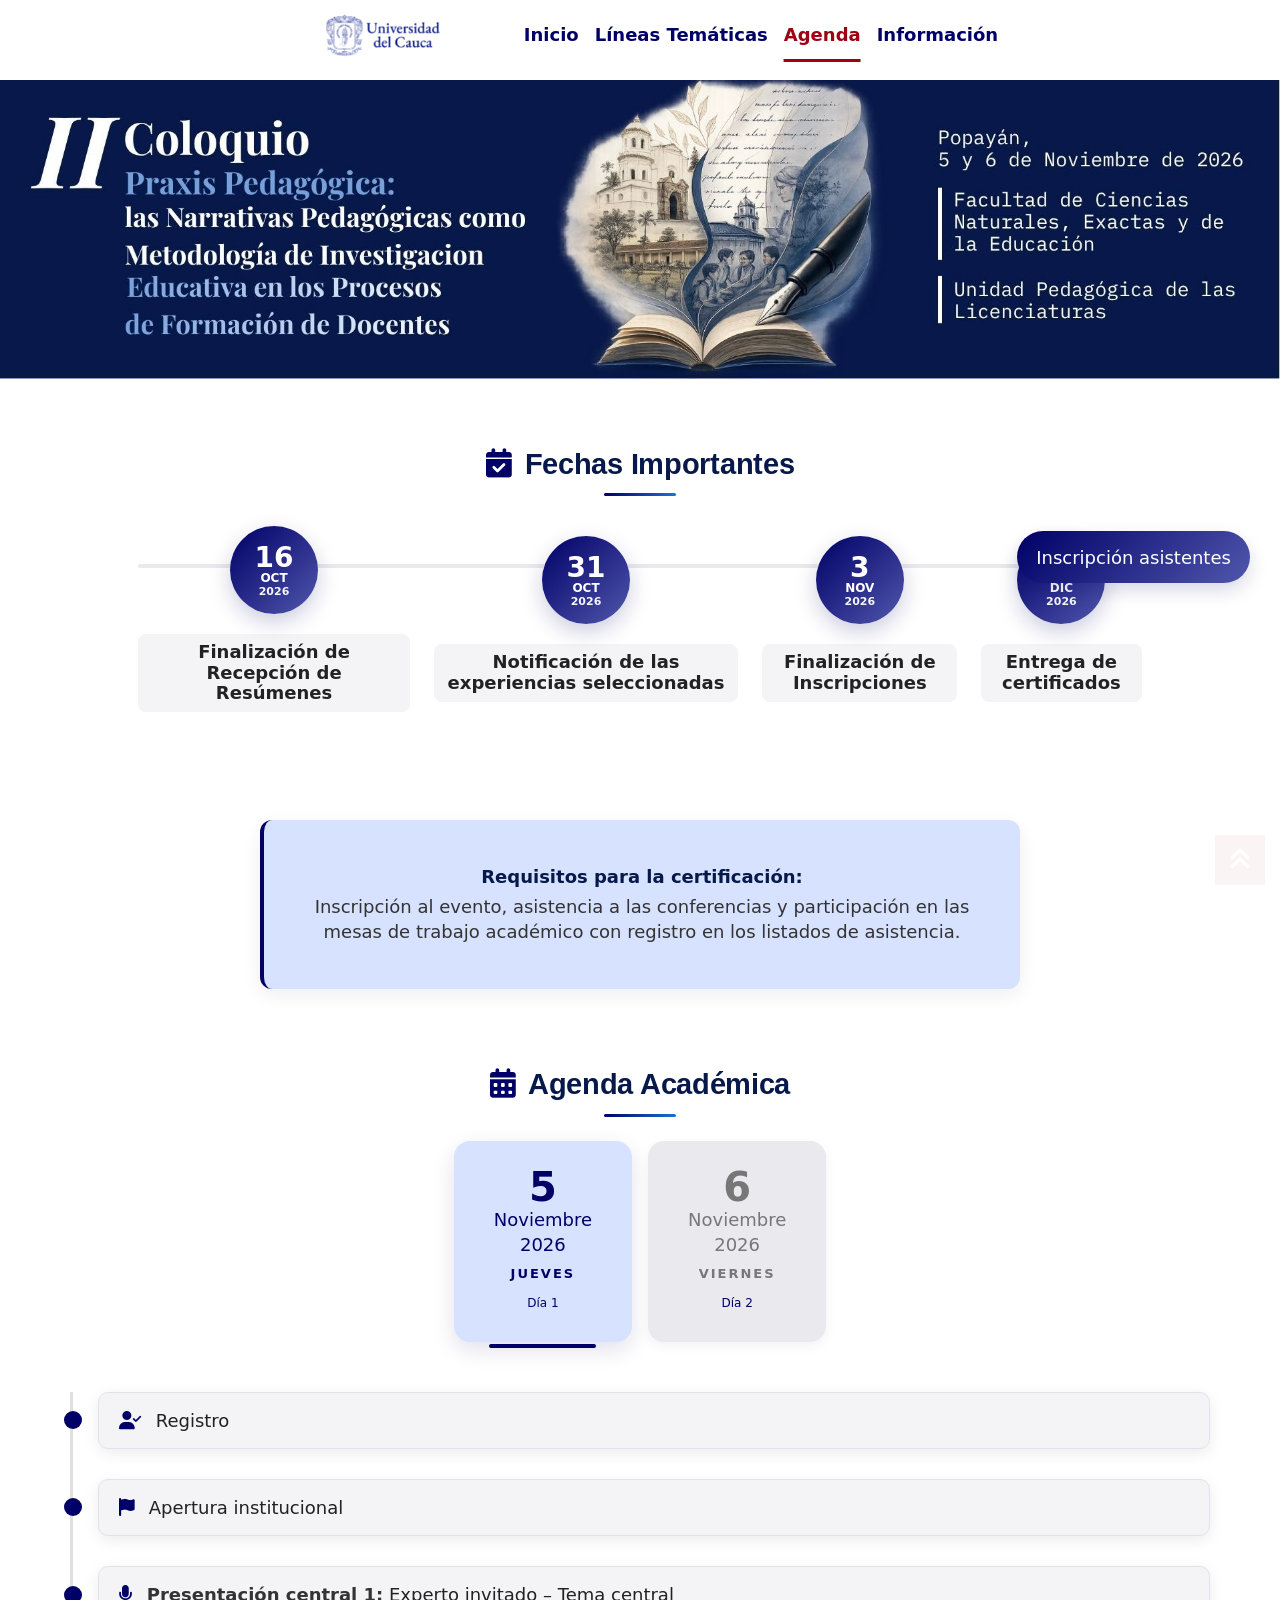
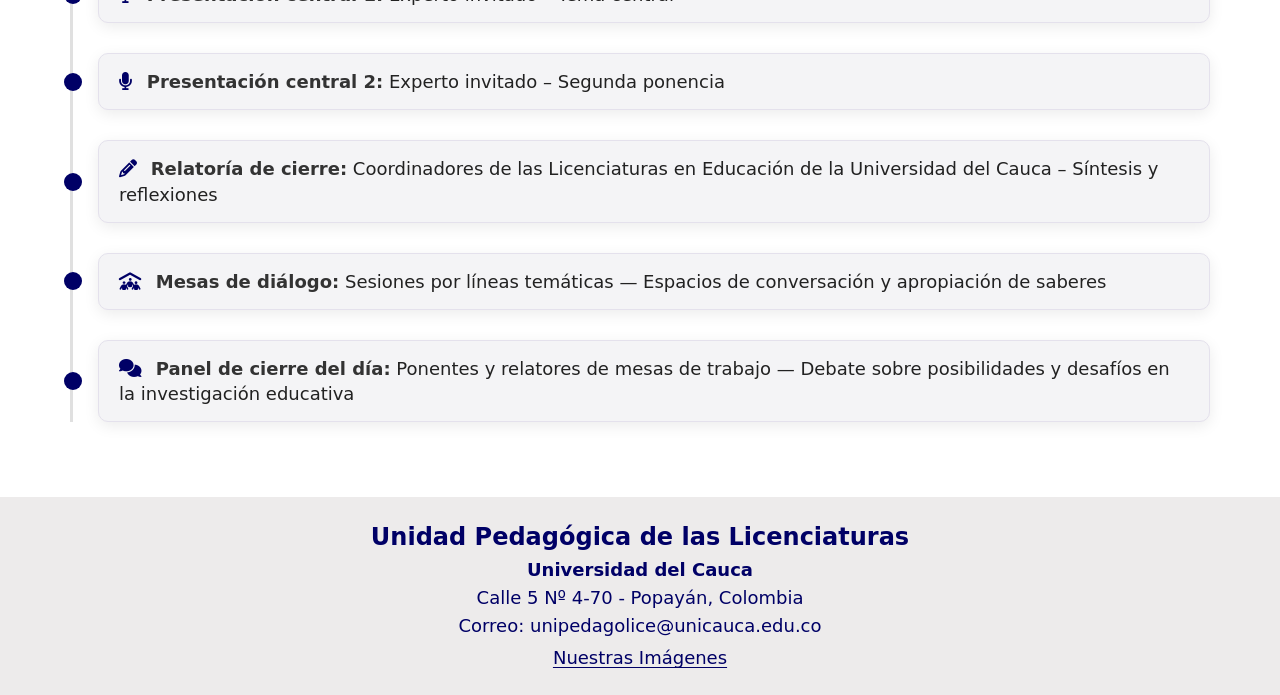
==== commit 36394b81: "V5" ====
--- a/agenda.html
+++ b/agenda.html
@@ -11,7 +11,7 @@
     <link href="assets/css/base/bootstrap.min.css" rel="stylesheet" type="text/css">
     <link href="assets/css/layout/style.css?v=6" rel="stylesheet">
     <link href="assets/css/layout/style-2.css?v=6" rel="stylesheet">
-    <link href="assets/css/pages/agenda-page.css?v=13" rel="stylesheet">
+    <link href="assets/css/pages/agenda-page.css?v=14" rel="stylesheet">
     <link href="assets/css/layout/responsive.css" rel="stylesheet">
     <link href="assets/css/components/inscripcion-modal.css" rel="stylesheet">
     <link rel="stylesheet" href="https://cdnjs.cloudflare.com/ajax/libs/font-awesome/6.5.0/css/all.min.css">
@@ -129,60 +129,46 @@
 
                         <div class="timeline">
                             <div class="timeline-item">
-                                <div class="time-badge">8:00 - 8:30</div>
                                 <div class="timeline-content">
                                     <i class="fa-solid fa-user-check"></i> Registro
                                 </div>
                             </div>
                             <div class="timeline-item">
-                                <div class="time-badge">8:30 - 8:45</div>
                                 <div class="timeline-content">
                                     <i class="fa-solid fa-flag"></i> Apertura institucional
                                 </div>
                             </div>
                             <div class="timeline-item">
-                                <div class="time-badge">8:45 - 9:45</div>
                                 <div class="timeline-content">
                                     <i class="fa-solid fa-microphone"></i>
                                     <strong>Presentación central 1:</strong> Experto invitado – Tema central
-                                    de la jornada
-                                </div>
-                            </div>
-                            <div class="timeline-item">
-                                <div class="time-badge">9:45 - 10:45</div>
+                                </div>
+                            </div>
+                            <div class="timeline-item">
                                 <div class="timeline-content">
                                     <i class="fa-solid fa-microphone"></i>
                                     <strong>Presentación central 2:</strong> Experto invitado – Segunda ponencia
                                 </div>
                             </div>
                             <div class="timeline-item">
-                                <div class="time-badge">10:45 - 12:00</div>
                                 <div class="timeline-content">
                                     <i class="fa-solid fa-pencil"></i>
                                     <strong>Relatoría de cierre:</strong> Coordinadores de las
-                                    Licenciaturas – Síntesis y reflexiones
-                                </div>
-                            </div>
-                            <div class="timeline-item">
-                                <div class="time-badge">12:00 - 14:00</div>
-                                <div class="timeline-content">
-                                    <i class="fa-solid fa-utensils"></i> Almuerzo
-                                </div>
-                            </div>
-                            <div class="timeline-item">
-                                <div class="time-badge">14:00 - 16:30</div>
+                                    Licenciaturas en Educación de la Universidad del Cauca – Síntesis y reflexiones
+                                </div>
+                            </div>
+                            <div class="timeline-item">
                                 <div class="timeline-content">
                                     <i class="fa-solid fa-people-roof"></i>
-                                    <strong>Mesas de diálogo:</strong> Sesiones presenciales por
-                                    ejes temáticos — espacios de conversación y apropiación de saberes
-                                </div>
-                            </div>
-                            <div class="timeline-item">
-                                <div class="time-badge">16:30 - 18:00</div>
+                                    <strong>Mesas de diálogo:</strong> Sesiones por
+                                    líneas temáticas — Espacios de conversación y apropiación de saberes
+                                </div>
+                            </div>
+                            <div class="timeline-item">
                                 <div class="timeline-content">
                                     <i class="fa-solid fa-comments"></i>
-                                    <strong>Panel de cierre:</strong> Ponentes y relatores de mesas —
-                                    debate sobre posibilidades y desafíos en la investigación educativa
+                                    <strong>Panel de cierre del día:</strong> Ponentes y relatores de mesas de trabajo —
+                                    Debate sobre posibilidades y desafíos en la investigación educativa
                                 </div>
                             </div>
                         </div>
@@ -193,59 +179,48 @@
                     <div class="tab-pane fade" id="dia2">
                         <div class="timeline">
                             <div class="timeline-item">
-                                <div class="time-badge">8:00 - 8:30</div>
-                                <div class="timeline-content">
-                                    <i class="fa-solid fa-user-check"></i> Registro
-                                </div>
-                            </div>
-                            <div class="timeline-item">
-                                <div class="time-badge">8:30 - 8:45</div>
-                                <div class="timeline-content">
-                                    <i class="fa-solid fa-flag"></i> Apertura institucional
-                                </div>
-                            </div>
-                            <div class="timeline-item">
-                                <div class="time-badge">8:45 - 9:45</div>
+                                <div class="timeline-content">
+                                    <i class="fa-solid fa-flag"></i> Apertura del día
+                                </div>
+                            </div>
+                            <div class="timeline-item">
                                 <div class="timeline-content">
                                     <i class="fa-solid fa-microphone"></i>
                                     <strong>Presentación central 1:</strong> Experto invitado – Tema central
                                 </div>
                             </div>
                             <div class="timeline-item">
-                                <div class="time-badge">9:45 - 10:45</div>
                                 <div class="timeline-content">
                                     <i class="fa-solid fa-microphone"></i>
                                     <strong>Presentación central 2:</strong> Experto invitado – Segunda ponencia
                                 </div>
                             </div>
                             <div class="timeline-item">
-                                <div class="time-badge">10:45 - 12:00</div>
                                 <div class="timeline-content">
                                     <i class="fa-solid fa-pencil"></i>
                                     <strong>Relatoría de cierre:</strong> Coordinadores de las
-                                    Licenciaturas – Síntesis y reflexiones
-                                </div>
-                            </div>
-                            <div class="timeline-item">
-                                <div class="time-badge">12:00 - 14:00</div>
-                                <div class="timeline-content">
-                                    <i class="fa-solid fa-utensils"></i> Almuerzo
-                                </div>
-                            </div>
-                            <div class="timeline-item">
-                                <div class="time-badge">14:00 - 16:30</div>
+                                    Licenciaturas en Educación de la Universidad del Cauca – Síntesis y reflexiones
+                                </div>
+                            </div>
+                            <div class="timeline-item">
                                 <div class="timeline-content">
                                     <i class="fa-solid fa-people-roof"></i>
-                                    <strong>Mesas de diálogo:</strong> Sesiones presenciales por
-                                    ejes temáticos — espacios de conversación y apropiación de saberres
-                                </div>
-                            </div>
-                            <div class="timeline-item">
-                                <div class="time-badge">16:30 - 18:00</div>
+                                    <strong>Mesas de diálogo:</strong> Sesiones por
+                                    líneas temáticas — Espacios de conversación y apropiación de saberres
+                                </div>
+                            </div>
+                            <div class="timeline-item">
                                 <div class="timeline-content">
                                     <i class="fa-solid fa-comments"></i>
-                                    <strong>Panel de cierre:</strong> Ponentes y relatores de mesas —
-                                    debate sobre posibilidades y desafíos en la investigación educativa
+                                    <strong>Panel de cierre:</strong> Ponentes y relatores de mesas de trabajo —
+                                    Debate sobre posibilidades y desafíos en la investigación educativa
+                                </div>
+                            </div>
+                            <div class="timeline-item">
+                                <div class="timeline-content">
+                                    <i class="fa-solid fa-flag-checkered"></i>
+                                    <strong>Acto de clausura:</strong> Intervención institucional de cierre
+                                    y agradecimientos
                                 </div>
                             </div>
                         </div>
@@ -268,20 +243,10 @@
     <script src="assets/js/core/bootstrap.min.js" type="text/javascript"></script>
     <script src="assets/js/core/jquery.js"></script>
     <script src="assets/js/core/popper.min.js"></script>
-    <script src="assets/js/plugins/parallax.min.js"></script>
-    <script src="assets/js/plugins/jquery.scrollTo.js"></script>
-    <script src="assets/js/plugins/jquery.mCustomScrollbar.concat.min.js"></script>
-    <script src="assets/js/plugins/jquery.fancybox.js"></script>
-    <script src="assets/js/plugins/owl.js"></script>
     <script src="assets/js/plugins/wow.js"></script>
-    <script src="assets/js/plugins/magnific-popup.min.js"></script>
-    <script src="assets/js/plugins/appear.js"></script>
-    <script src="assets/js/plugins/swiper.min.js"></script>
-    <script src="assets/js/plugins/jquery.countdown.js"></script>
-    <script src="assets/js/plugins/jquery-ui.js"></script>
-    <script src="assets/js/plugins/paroller.js"></script>
     <script src="assets/js/main/script.js"></script>
     <script src="assets/js/main/inscripcion-modal.js"></script>
+    <script src="assets/js/main/imagenes-modal.js"></script>
 
 </body>
 
--- a/assets/css/layout/style.css
+++ b/assets/css/layout/style.css
@@ -68,15 +68,8 @@
  ***/
  
 @import url('../base/font-awesome.css');
-@import url('../base/flaticon.css');
 @import url('../base/animate.css');
-@import url('../components/owl.css');
-@import url('../components/jquery-ui.css');
-@import url('../components/swiper.min.css');
 @import url('../base/custom-animate.css');
-@import url('../components/magnific-popup.css');
-@import url('../components/jquery.fancybox.min.css');
-@import url('../components/jquery.mCustomScrollbar.min.css');
 
 /*** 
 
@@ -4589,47 +4582,7 @@
 	top:20%;
 }
 
-.gallery-section-two.style-two .owl-nav{
-	display:none;
-}
-
-.gallery-section-two .owl-dots{
-	display:none;
-}
-
-.gallery-section-two .owl-nav{
-	position: absolute;
-    content: '';
-    left: 0px;
-    right: 0px;
-    top: -140px;
-    max-width: 1170px;
-    width: 100%;
-    text-align: right;
-    margin: 0 auto;
-}
-
-.gallery-section-two .owl-nav .owl-prev,
-.gallery-section-two .owl-nav .owl-next{
-	position:relative;
-	font-size:24px;
-	line-height:1em;
-	margin-left:22px;
-	display:inline-block;
-	color:var(--color-rgba-255-255-255-0-20);
-	transition:all 300ms ease;
-	-moz-transition:all 300ms ease;
-	-webkit-transition:all 300ms ease;
-	-ms-transition:all 300ms ease;
-	-o-transition:all 300ms ease;
-}
-
-.gallery-section-two .owl-nav .owl-prev:hover,
-.gallery-section-two .owl-nav .owl-next:hover{
-	color:var(--bg-base);
-}
-
-/*** 
+/***
 
 ====================================================================
 	Testimonial Section
@@ -4677,10 +4630,6 @@
 	opacity:0.20;
 	cursor:pointer;
 	display:inline-block;
-}
-
-.testimonial-section-two .gallery-thumbs .swiper-slide-thumb-active .author-image{
-	opacity:1;
 }
 
 .testimonial-section-two .slider-content .content{
@@ -4813,11 +4762,6 @@
 .sponsors-section-two{
 	position:relative;
 	padding:20px 0px 20px;
-}
-
-.sponsors-section-two .owl-dots{
-	position:relative;
-	display:none;
 }
 
 .sponsors-section-two .image-box{
@@ -4899,16 +4843,6 @@
 	padding-right:0px;
 	margin-right:0px;
 	border-right:0px;
-}
-
-.main-slider .swiper-slide-active .content .event-list{
-	opacity: 1;
-	-webkit-transform: translateY(0);
-	-moz-transform: translateY(0);
-	-ms-transform: translateY(0);
-	-o-transform: translateY(0);
-	transform: translateY(0);
-	transition-delay: 600ms;
 }
 
 .main-slider .content h2{
@@ -4929,16 +4863,6 @@
 	-ms-transform: translateY(80px);
 	-o-transform: translateY(80px);
 	transform: translateY(80px);
-}
-
-.main-slider .swiper-slide-active .content h2{
-	opacity: 1;
-	-webkit-transform: translateX(0);
-	-moz-transform: translateX(0);
-	-ms-transform: translateX(0);
-	-o-transform: translateX(0);
-	transform: translateX(0);
-	transition-delay: 1000ms;
 }
 
 .main-slider .content .separator{
@@ -4964,16 +4888,6 @@
 	transform: translateY(80px);
 }
 
-.main-slider .swiper-slide-active .content .separator{
-	opacity: 1;
-	-webkit-transform: translateX(0);
-	-moz-transform: translateX(0);
-	-ms-transform: translateX(0);
-	-o-transform: translateX(0);
-	transform: translateX(0);
-	transition-delay: 1400ms;
-}
-
 .main-slider .content .text{
 	position:relative;
 	color:var(--bg-base);
@@ -4995,16 +4909,6 @@
 	transform: translateY(80px);
 }
 
-.main-slider .swiper-slide-active .content .text{
-	opacity: 1;
-	-webkit-transform: translateX(0);
-	-moz-transform: translateX(0);
-	-ms-transform: translateX(0);
-	-o-transform: translateX(0);
-	transform: translateX(0);
-	transition-delay: 1800ms;
-}
-
 .main-slider .content .theme-btn{
 	position:relative;
 	margin:0px 7px 7px;
@@ -5022,17 +4926,7 @@
 	transform: translateY(80px);
 }
 
-.main-slider .swiper-slide-active .content .theme-btn{
-	opacity: 1;
-	-webkit-transform: translateX(0);
-	-moz-transform: translateX(0);
-	-ms-transform: translateX(0);
-	-o-transform: translateX(0);
-	transform: translateX(0);
-	transition-delay: 2200ms;
-}
-
-/*** 
+/***
 
 ====================================================================
 	Guest Section
@@ -5428,35 +5322,6 @@
 	background-color:var(--primary);
 }
 
-.mission-section .video-column .testimonial-boxed .owl-nav{
-	display:none;
-}
-
-.mission-section .video-column .testimonial-boxed .owl-dots{
-	position:absolute;
-	bottom:0px;
-}
-
-.mission-section .video-column .testimonial-boxed .owl-dots .owl-dot{
-	position:relative;
-	width:10px;
-	height:10px;
-	margin-right:10px;
-	display:inline-block;
-	border-radius:50px;
-	background-color:var(--color-rgba-255-161-22-0-30);
-	transition:all 0.3s ease;
-	-moz-transition:all 0.3s ease;
-	-webkit-transition:all 0.3s ease;
-	-ms-transition:all 0.3s ease;
-	-o-transition:all 0.3s ease;
-}
-
-.mission-section .video-column .testimonial-boxed .owl-dots .owl-dot.active,
-.mission-section .video-column .testimonial-boxed .owl-dots .owl-dot:hover{
-	background-color:var(--color-rgba-255-161-22-1);
-}
-
 /* Testimonial Block Two */
 
 .testimonial-block-two{
@@ -6308,47 +6173,7 @@
 	opacity:0.30;
 }
 
-.speaker-section-four .owl-dots{
-	display:none;
-}
-
-.speaker-section-four .owl-nav{
-	position:absolute;
-	left:0px;
-	top:30%;
-	right:0px;
-}
-
-.speaker-section-four .owl-nav .owl-prev{
-	position:absolute;
-	left:-60px;
-	font-size:28px;
-	color:var(--color-rgba-255-255-255-0-50);
-	transition:all 300ms ease;
-	-moz-transition:all 300ms ease;
-	-webkit-transition:all 300ms ease;
-	-ms-transition:all 300ms ease;
-	-o-transition:all 300ms ease;
-}
-
-.speaker-section-four .owl-nav .owl-next{
-	position:absolute;
-	right:-60px;
-	font-size:28px;
-	color:var(--color-rgba-255-255-255-0-50);
-	transition:all 300ms ease;
-	-moz-transition:all 300ms ease;
-	-webkit-transition:all 300ms ease;
-	-ms-transition:all 300ms ease;
-	-o-transition:all 300ms ease;
-}
-
-.speaker-section-four .owl-nav .owl-prev:hover,
-.speaker-section-four .owl-nav .owl-next:hover{
-	color:var(--color-rgba-255-255-255-1);
-}
-
-/*** 
+/***
 
 ====================================================================
 	Counter Section Two
@@ -6403,11 +6228,6 @@
 	right:0px;
 	bottom:0px;
 	background-color:var(--color-rgba-9-8-34-0-90);
-}
-
-.sponsors-section-three .owl-dots{
-	position:relative;
-	display:none;
 }
 
 .sponsors-section-three .image-box{
@@ -6673,10 +6493,6 @@
 .sponsors-section-four .sponsors-carousel{
 	margin:0px -10px;
 	width:auto;
-}
-
-.sponsors-section-four .owl-carousel .owl-stage-outer{
-	padding:15px 0px;
 }
 
 .sponsors-section-four .sponsors-outer .image-box{
@@ -6706,11 +6522,6 @@
 .sponsors-section-four .sponsors-outer .image-box:hover{
 	box-shadow: 0px 0px 10px var(--color-rgba-0-0-0-0-15);
 	border-bottom-color:var(--color-ffa116);
-}
-
-.sponsors-section-four .owl-dots,
-.sponsors-section-four .owl-nav{
-	display:none;
 }
 
 .sponsors-section-four .btn-box{
@@ -7697,62 +7508,6 @@
 	padding-left:4px;
 	font-size:50px;
 	margin-top:-20px;
-}
-
-.news-block-two .inner-box .owl-dots{
-	display:none;
-}
-
-.news-block-two .inner-box .owl-nav{
-	position:absolute;
-	left:0px;
-	top:50%;
-	width:100%;
-	margin-top:-38px;
-}
-
-.news-block-two .inner-box .owl-nav .owl-prev{
-	position:absolute;
-	left:20px;
-	top:0px;
-	width:50px;
-	height:50px;
-	color:var(--bg-base);
-	font-size:22px;
-	line-height:50px;
-	text-align:center;
-	border-radius:50px;
-	background-color:var(--color-rgba-0-0-0-0-50);
-	transition:all 0.3s ease;
-	-moz-transition:all 0.3s ease;
-	-webkit-transition:all 0.3s ease;
-	-ms-transition:all 0.3s ease;
-	-o-transition:all 0.3s ease;
-}
-
-.news-block-two .inner-box .owl-nav .owl-next{
-	position:absolute;
-	right:20px;
-	top:0px;
-	width:50px;
-	height:50px;
-	color:var(--bg-base);
-	font-size:22px;
-	line-height:50px;
-	text-align:center;
-	border-radius:50px;
-	background-color:var(--color-rgba-0-0-0-0-50);
-	transition:all 0.3s ease;
-	-moz-transition:all 0.3s ease;
-	-webkit-transition:all 0.3s ease;
-	-ms-transition:all 0.3s ease;
-	-o-transition:all 0.3s ease;
-}
-
-.news-block-two .inner-box .owl-nav .owl-prev:hover,
-.news-block-two .inner-box .owl-nav .owl-next:hover{
-	color:var(--bg-base);
-	background-color:var(--primary);
 }
 
 .news-block-two .inner-box .image .category{
--- a/assets/css/layout/style-2.css
+++ b/assets/css/layout/style-2.css
@@ -661,16 +661,6 @@
 	transform: translateY(80px);
 }
 
-.main-slider .swiper-slide-active .time-counter {
-	opacity: 1;
-	-webkit-transform: translateX(0);
-	-moz-transform: translateX(0);
-	-ms-transform: translateX(0);
-	-o-transform: translateX(0);
-	transform: translateX(0);
-	transition-delay: 1300ms;
-}
-
 .main-slider .time-counter .time-countdown .counter-column .count {
 	color: var(--color-fff);
 }
@@ -679,16 +669,6 @@
     transform: translateY(80px);
     transition: all 1000ms ease;
     opacity: 0;
-}
-
-.main-slider .swiper-slide-active .content .btns-box {
-    transform: translateY(0);
-    opacity: 1;
-    transition-delay: 2200ms;
-}
-
-.main-slider .swiper-slide-active .content .theme-btn {
-	transition-delay: 0s;
 }
 
 .main-slider .content .theme-btn {
@@ -1013,7 +993,7 @@
 
 .feature-block-six .inner-box{
 	position:relative;
-	text-align: justify;
+	text-align: left;
 	padding: 15px;
 	transition: .5s ease;
 }
@@ -1973,38 +1953,6 @@
     display: inline-block;
     min-height: 80px;
 }
-
-.testimonial-section-two .owl-nav{
-	display:none;
-}
-
-.testimonial-section-two .owl-dots{
-	position: relative;
-	bottom:0px;
-	text-align: center;
-	margin-top: 50px;
-}
-
-.testimonial-section-two .owl-dots .owl-dot{
-	position:relative;
-	width:10px;
-	height:10px;
-	margin-right:10px;
-	display:inline-block;
-	border-radius:50px;
-	background-color: var(--color-rgba-255-255-255-0-3);
-	transition:all 0.3s ease;
-	-moz-transition:all 0.3s ease;
-	-webkit-transition:all 0.3s ease;
-	-ms-transition:all 0.3s ease;
-	-o-transition:all 0.3s ease;
-}
-
-.testimonial-section-two .owl-dots .owl-dot.active,
-.testimonial-section-two .owl-dots .owl-dot:hover{
-	background-color: var(--color-rgb-196-168-87);
-}
-
 
 .buy-now-btn {
   right: 30px;
--- a/assets/css/pages/agenda-page.css
+++ b/assets/css/pages/agenda-page.css
@@ -147,17 +147,12 @@
     content: "";
     position: absolute;
     left: -34px;
-    top: 5px;
+    top: 50%;
+    transform: translateY(-50%);
     width: 18px;
     height: 18px;
     background: var(--primary);
     border-radius: 50%;
-}
-
-.time-badge {
-    font-weight: 600;
-    color: var(--primary);
-    margin-bottom: 5px;
 }
 
 .timeline-content {
--- a/assets/css/layout/responsive.css
+++ b/assets/css/layout/responsive.css
@@ -79,10 +79,6 @@
 	
 	.mission-section .video-column .testimonial-boxed{
 		left:0px;
-	}
-	
-	.gallery-section-two .owl-nav{
-		padding-right:15px;
 	}
 	
 	.main-menu .navigation > li{
@@ -719,11 +715,9 @@
 		display:block;
 	}
 	
-	.main-slider .owl-nav,
-	.main-slider .schedule-box,
 	.main-menu .navbar-collapse > .navigation li.dropdown:after,
 	.main-menu .navigation > li > ul:before{
-		display:none !important;	
+		display:none !important;
 	}
 	
 	.main-header .btn-outer{
@@ -1140,12 +1134,6 @@
 		display:none;
 	}
 	
-	.gallery-section-two .owl-nav{
-		position:relative;
-		top:0px;
-		padding:30px 15px;
-	}
-	
 	.digital-event-section .content-box{
 		padding-left:20px;
 		padding-right:20px;
@@ -1216,9 +1204,13 @@
 /* Ensure the banner image can render fully at all breakpoints */
 body.business-consulting .page-wrapper,
 body.business-consulting .banner-section-two,
-body.business-consulting .banner-section-two .outer-container,
+body.business-consulting .banner-section-two .outer-container{
+	overflow: visible !important;
+	height: auto !important;
+	max-height: none !important;
+}
+
 body.business-consulting .banner-section-two .outer-container img{
-	overflow: visible !important;
 	height: auto !important;
 	max-height: none !important;
 }
--- a/assets/css/components/inscripcion-modal.css
+++ b/assets/css/components/inscripcion-modal.css
@@ -175,6 +175,23 @@
     font-weight: 700;
 }
 
+.insc-inline-link {
+    color: var(--primary);
+    text-decoration: underline;
+    text-underline-offset: 2px;
+    transition: color 0.2s ease;
+}
+
+.insc-inline-link:hover,
+.insc-inline-link:focus {
+    color: var(--primary-light);
+    text-decoration: underline;
+}
+
+.insc-inline-link strong {
+    color: inherit;
+}
+
 /* Links */
 .insc-link {
     display: inline-flex;
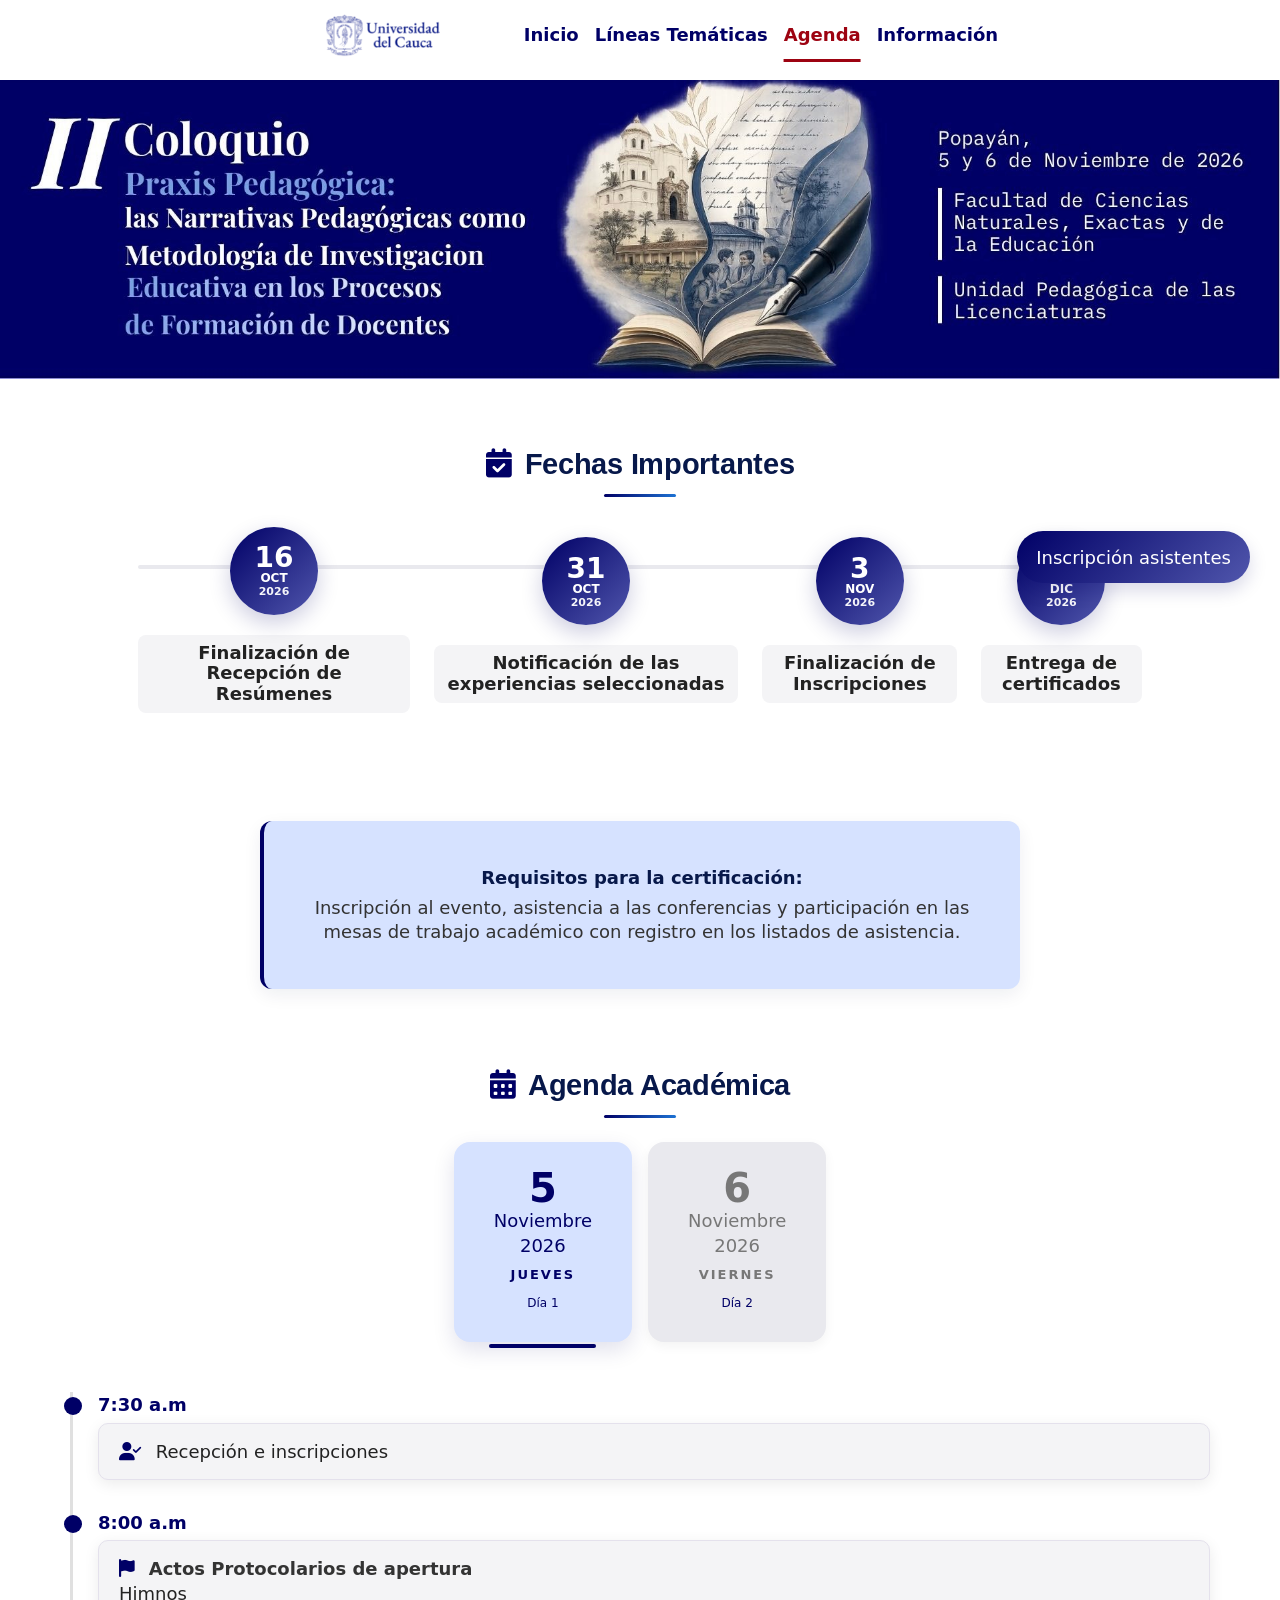
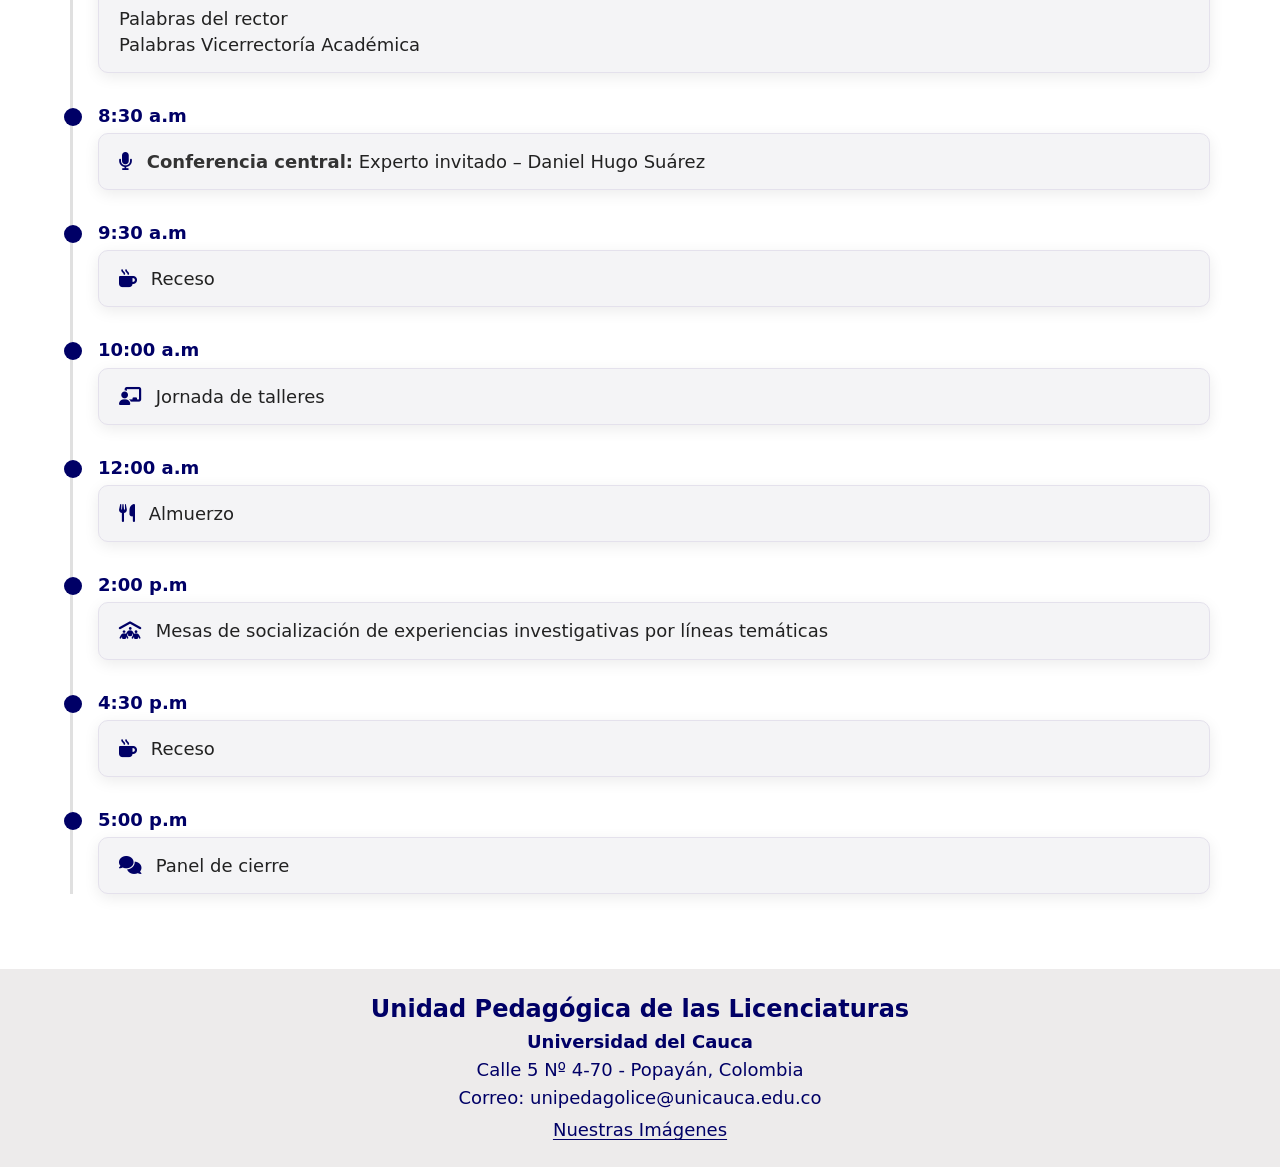
==== commit a9e3040c: "update agenda" ====
--- a/agenda.html
+++ b/agenda.html
@@ -129,46 +129,63 @@
 
                         <div class="timeline">
                             <div class="timeline-item">
-                                <div class="timeline-content">
-                                    <i class="fa-solid fa-user-check"></i> Registro
-                                </div>
-                            </div>
-                            <div class="timeline-item">
-                                <div class="timeline-content">
-                                    <i class="fa-solid fa-flag"></i> Apertura institucional
-                                </div>
-                            </div>
-                            <div class="timeline-item">
+                                <div class="time-badge">7:30 a.m</div>
+                                <div class="timeline-content">
+                                    <i class="fa-solid fa-user-check"></i> Recepción e inscripciones
+                                </div>
+                            </div>
+                            <div class="timeline-item">
+                                <div class="time-badge">8:00 a.m</div>
+                                <div class="timeline-content">
+                                    <i class="fa-solid fa-flag"></i>
+                                    <strong>Actos Protocolarios de apertura</strong><br>
+                                    Himnos<br>
+                                    Palabras del rector<br>
+                                    Palabras Vicerrectoría Académica
+                                </div>
+                            </div>
+                            <div class="timeline-item">
+                                <div class="time-badge">8:30 a.m</div>
                                 <div class="timeline-content">
                                     <i class="fa-solid fa-microphone"></i>
-                                    <strong>Presentación central 1:</strong> Experto invitado – Tema central
-                                </div>
-                            </div>
-                            <div class="timeline-item">
-                                <div class="timeline-content">
-                                    <i class="fa-solid fa-microphone"></i>
-                                    <strong>Presentación central 2:</strong> Experto invitado – Segunda ponencia
-                                </div>
-                            </div>
-                            <div class="timeline-item">
-                                <div class="timeline-content">
-                                    <i class="fa-solid fa-pencil"></i>
-                                    <strong>Relatoría de cierre:</strong> Coordinadores de las
-                                    Licenciaturas en Educación de la Universidad del Cauca – Síntesis y reflexiones
-                                </div>
-                            </div>
-                            <div class="timeline-item">
+                                    <strong>Conferencia central:</strong> Experto invitado – Daniel Hugo Suárez
+                                </div>
+                            </div>
+                            <div class="timeline-item">
+                                <div class="time-badge">9:30 a.m</div>
+                                <div class="timeline-content">
+                                    <i class="fa-solid fa-mug-hot"></i> Receso
+                                </div>
+                            </div>
+                            <div class="timeline-item">
+                                <div class="time-badge">10:00 a.m</div>
+                                <div class="timeline-content">
+                                    <i class="fa-solid fa-chalkboard-user"></i> Jornada de talleres
+                                </div>
+                            </div>
+                            <div class="timeline-item">
+                                <div class="time-badge">12:00 a.m</div>
+                                <div class="timeline-content">
+                                    <i class="fa-solid fa-utensils"></i> Almuerzo
+                                </div>
+                            </div>
+                            <div class="timeline-item">
+                                <div class="time-badge">2:00 p.m</div>
                                 <div class="timeline-content">
                                     <i class="fa-solid fa-people-roof"></i>
-                                    <strong>Mesas de diálogo:</strong> Sesiones por
-                                    líneas temáticas — Espacios de conversación y apropiación de saberes
-                                </div>
-                            </div>
-                            <div class="timeline-item">
-                                <div class="timeline-content">
-                                    <i class="fa-solid fa-comments"></i>
-                                    <strong>Panel de cierre del día:</strong> Ponentes y relatores de mesas de trabajo —
-                                    Debate sobre posibilidades y desafíos en la investigación educativa
+                                    Mesas de socialización de experiencias investigativas por líneas temáticas
+                                </div>
+                            </div>
+                            <div class="timeline-item">
+                                <div class="time-badge">4:30 p.m</div>
+                                <div class="timeline-content">
+                                    <i class="fa-solid fa-mug-hot"></i> Receso
+                                </div>
+                            </div>
+                            <div class="timeline-item">
+                                <div class="time-badge">5:00 p.m</div>
+                                <div class="timeline-content">
+                                    <i class="fa-solid fa-comments"></i> Panel de cierre
                                 </div>
                             </div>
                         </div>
@@ -179,46 +196,48 @@
                     <div class="tab-pane fade" id="dia2">
                         <div class="timeline">
                             <div class="timeline-item">
-                                <div class="timeline-content">
-                                    <i class="fa-solid fa-flag"></i> Apertura del día
-                                </div>
-                            </div>
-                            <div class="timeline-item">
+                                <div class="time-badge">8:30 a.m</div>
                                 <div class="timeline-content">
                                     <i class="fa-solid fa-microphone"></i>
-                                    <strong>Presentación central 1:</strong> Experto invitado – Tema central
-                                </div>
-                            </div>
-                            <div class="timeline-item">
-                                <div class="timeline-content">
-                                    <i class="fa-solid fa-microphone"></i>
-                                    <strong>Presentación central 2:</strong> Experto invitado – Segunda ponencia
-                                </div>
-                            </div>
-                            <div class="timeline-item">
-                                <div class="timeline-content">
-                                    <i class="fa-solid fa-pencil"></i>
-                                    <strong>Relatoría de cierre:</strong> Coordinadores de las
-                                    Licenciaturas en Educación de la Universidad del Cauca – Síntesis y reflexiones
-                                </div>
-                            </div>
-                            <div class="timeline-item">
+                                    <strong>Conferencia central:</strong> Experto invitado – Gabriel Jaime Murillo Arango
+                                </div>
+                            </div>
+                            <div class="timeline-item">
+                                <div class="time-badge">9:30 a.m</div>
+                                <div class="timeline-content">
+                                    <i class="fa-solid fa-mug-hot"></i> Receso
+                                </div>
+                            </div>
+                            <div class="timeline-item">
+                                <div class="time-badge">10:00 a.m</div>
+                                <div class="timeline-content">
+                                    <i class="fa-solid fa-chalkboard-user"></i>
+                                    Jornada de socialización de poster y talleres
+                                </div>
+                            </div>
+                            <div class="timeline-item">
+                                <div class="time-badge">12:00 a.m</div>
+                                <div class="timeline-content">
+                                    <i class="fa-solid fa-utensils"></i> Almuerzo
+                                </div>
+                            </div>
+                            <div class="timeline-item">
+                                <div class="time-badge">2:00 p.m</div>
                                 <div class="timeline-content">
                                     <i class="fa-solid fa-people-roof"></i>
-                                    <strong>Mesas de diálogo:</strong> Sesiones por
-                                    líneas temáticas — Espacios de conversación y apropiación de saberres
-                                </div>
-                            </div>
-                            <div class="timeline-item">
-                                <div class="timeline-content">
-                                    <i class="fa-solid fa-comments"></i>
-                                    <strong>Panel de cierre:</strong> Ponentes y relatores de mesas de trabajo —
-                                    Debate sobre posibilidades y desafíos en la investigación educativa
-                                </div>
-                            </div>
-                            <div class="timeline-item">
-                                <div class="timeline-content">
-                                    <i class="fa-solid fa-flag-checkered"></i>
+                                    Mesas de socialización de experiencias investigativas por líneas temáticas
+                                </div>
+                            </div>
+                            <div class="timeline-item">
+                                <div class="time-badge">4:30 p.m</div>
+                                <div class="timeline-content">
+                                    <i class="fa-solid fa-mug-hot"></i> Receso
+                                </div>
+                            </div>
+                            <div class="timeline-item">
+                                <div class="time-badge">5:00 p.m</div>
+                                <div class="timeline-content">
+                                    <i class="fa-solid fa-flag-checkered"></i> 
                                     <strong>Acto de clausura:</strong> Intervención institucional de cierre
                                     y agradecimientos
                                 </div>
--- a/assets/css/pages/agenda-page.css
+++ b/assets/css/pages/agenda-page.css
@@ -147,12 +147,17 @@
     content: "";
     position: absolute;
     left: -34px;
-    top: 50%;
-    transform: translateY(-50%);
+    top: 5px;
     width: 18px;
     height: 18px;
     background: var(--primary);
     border-radius: 50%;
+}
+
+.time-badge {
+    font-weight: 600;
+    color: var(--primary);
+    margin-bottom: 5px;
 }
 
 .timeline-content {
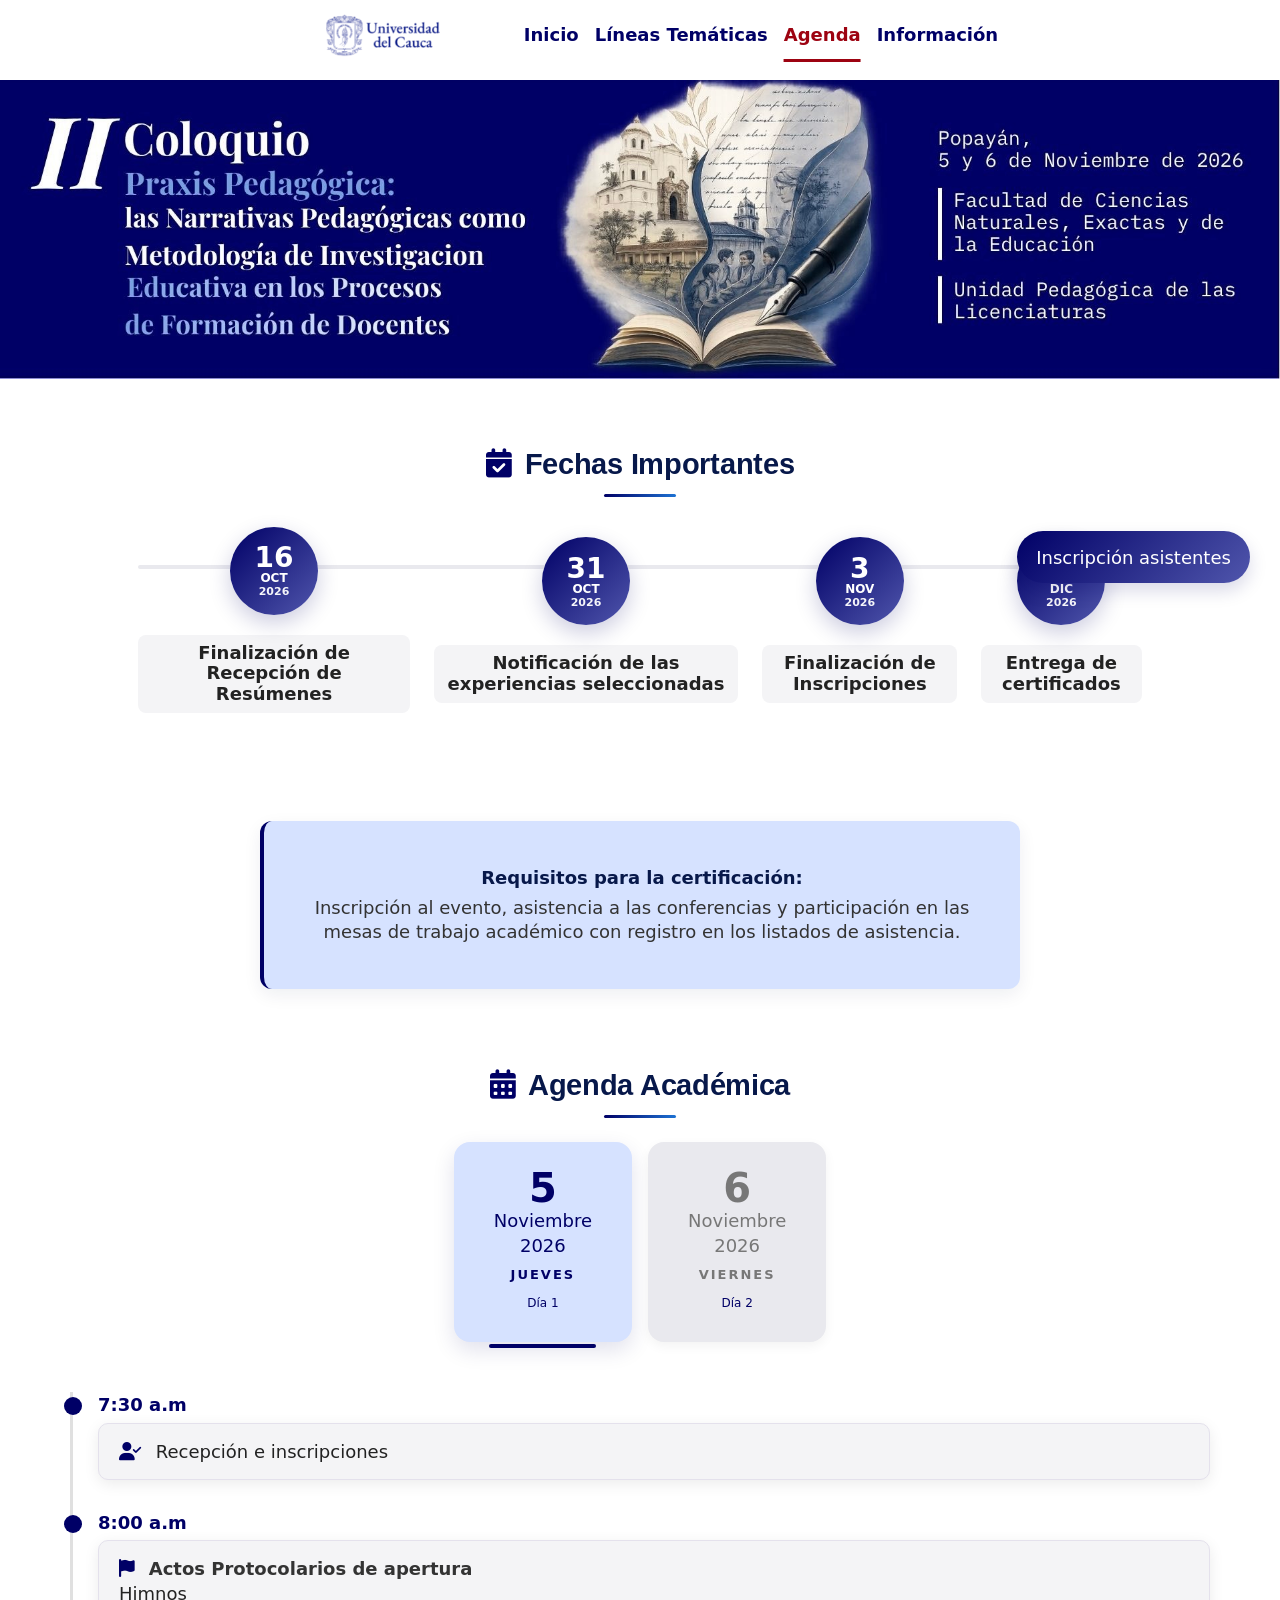
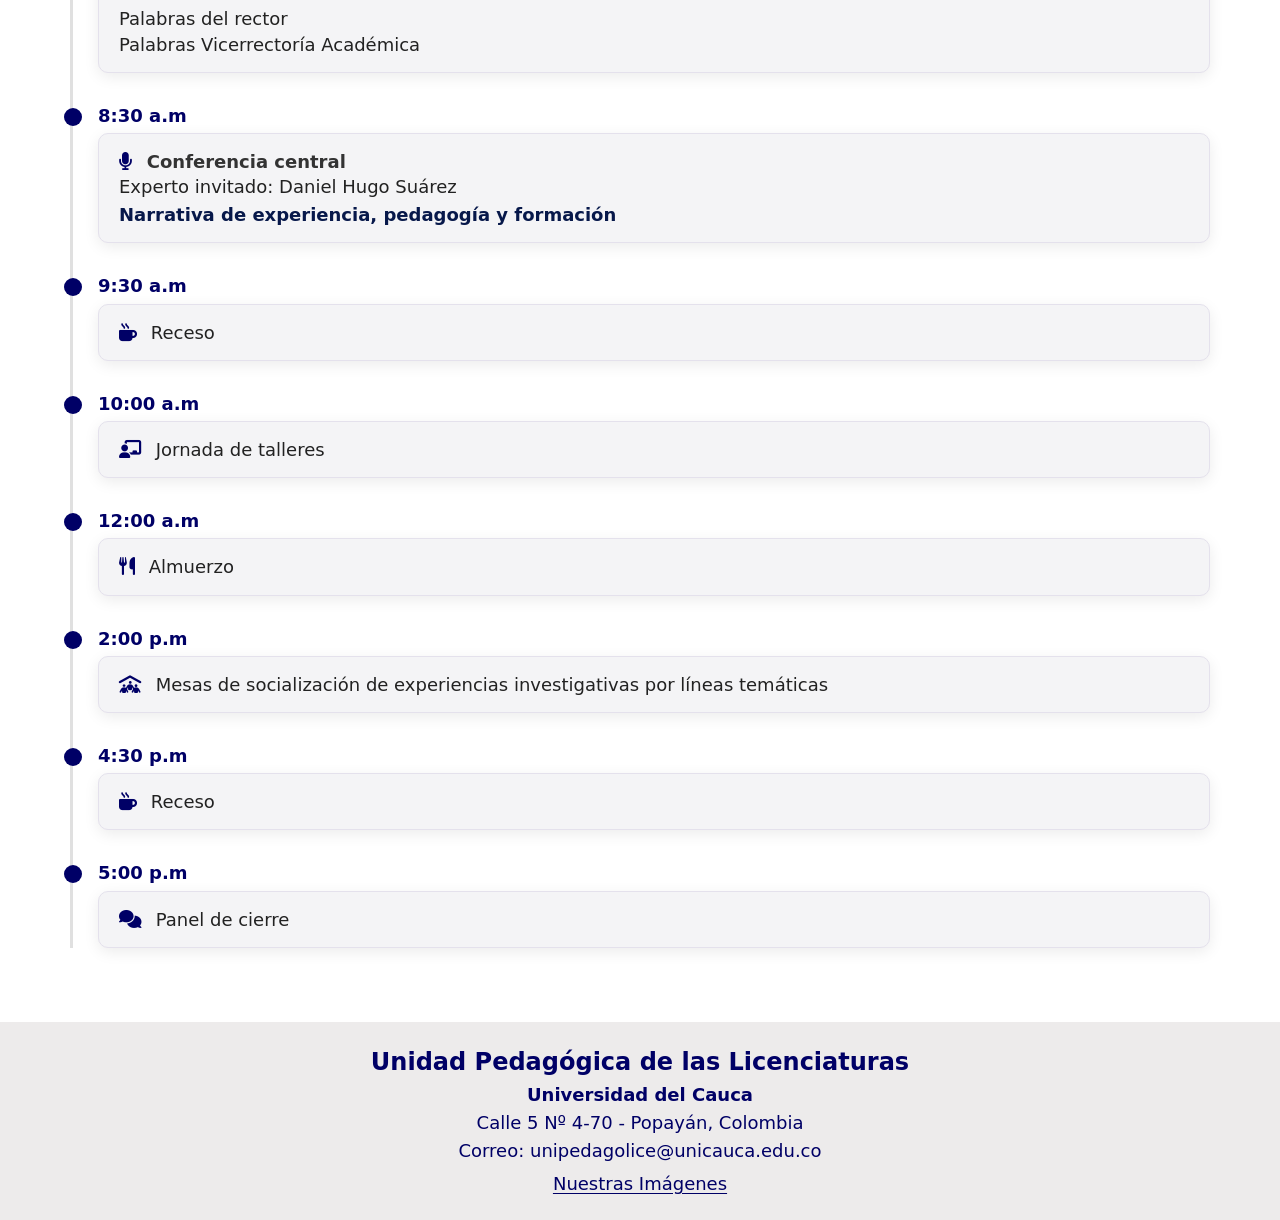
==== commit c2bb5991: "add conferences titles and abstracts" ====
--- a/agenda.html
+++ b/agenda.html
@@ -144,12 +144,14 @@
                                     Palabras Vicerrectoría Académica
                                 </div>
                             </div>
-                            <div class="timeline-item">
+                            <div class="timeline-item conference-item">
                                 <div class="time-badge">8:30 a.m</div>
-                                <div class="timeline-content">
+                                <button class="timeline-content conference-trigger" type="button" aria-haspopup="dialog" aria-controls="conferencia-modal-overlay">
                                     <i class="fa-solid fa-microphone"></i>
-                                    <strong>Conferencia central:</strong> Experto invitado – Daniel Hugo Suárez
-                                </div>
+                                    <strong>Conferencia central</strong><br>
+                                    Experto invitado: Daniel Hugo Suárez<br>
+                                    <span class="conference-title">Narrativa de experiencia, pedagogía y formación</span>
+                                </button>
                             </div>
                             <div class="timeline-item">
                                 <div class="time-badge">9:30 a.m</div>
@@ -197,10 +199,12 @@
                         <div class="timeline">
                             <div class="timeline-item">
                                 <div class="time-badge">8:30 a.m</div>
-                                <div class="timeline-content">
+                                    <button class="timeline-content conference-trigger conference-gabriel-trigger" type="button" aria-haspopup="dialog" aria-controls="gabriel-modal-overlay">
                                     <i class="fa-solid fa-microphone"></i>
-                                    <strong>Conferencia central:</strong> Experto invitado – Gabriel Jaime Murillo Arango
-                                </div>
+                                        <strong>Conferencia central</strong><br>
+                                        Experto invitado: Gabriel Jaime Murillo Arango<br>
+                                        <span class="conference-title">Trayectorias de formación e investigación biográfico narrativa en Colombia desde el movimiento pedagógico a hoy</span>
+                                    </button>
                             </div>
                             <div class="timeline-item">
                                 <div class="time-badge">9:30 a.m</div>
@@ -266,6 +270,7 @@
     <script src="assets/js/main/script.js"></script>
     <script src="assets/js/main/inscripcion-modal.js"></script>
     <script src="assets/js/main/imagenes-modal.js"></script>
+    <script src="assets/js/main/conferencia-modal.js"></script>
 
 </body>
 
--- a/assets/css/pages/agenda-page.css
+++ b/assets/css/pages/agenda-page.css
@@ -139,6 +139,20 @@
     transition: all .3s ease;
 }
 
+button.timeline-content {
+    display: block;
+    width: 100%;
+    box-sizing: border-box;
+    border: 1px solid var(--neutral-border);
+    margin: 0;
+    appearance: none;
+    -webkit-appearance: none;
+    color: inherit;
+    font: inherit;
+    text-align: left;
+    cursor: pointer;
+}
+
 .timeline-item:hover {
     transform: translateX(6px);
 }
@@ -172,9 +186,25 @@
     border: 1px solid var(--neutral-border);
 }
 
-body.business-consulting .timeline-item:hover .timeline-content {
+body.business-consulting .timeline-item:not(.conference-item):hover .timeline-content {
     border-color: var(--primary);
     box-shadow: 0 6px 20px rgba(7, 24, 74, 0.1), -3px 0 0 var(--primary);
+}
+
+body.business-consulting .conference-item:hover {
+    transform: translateX(6px);
+}
+
+body.business-consulting .conference-trigger:hover,
+body.business-consulting .conference-trigger:focus-visible {
+    background: var(--tertiary-var-3);
+    border-color: var(--tertiary-var-2);
+    box-shadow: 0 6px 20px rgba(29, 114, 211, 0.12), -3px 0 0 var(--tertiary);
+}
+
+body.business-consulting .conference-trigger:focus-visible {
+    outline: 3px solid var(--tertiary-var-2);
+    outline-offset: 5px;
 }
 
 .timeline-content i {
@@ -184,6 +214,13 @@
 
 .timeline-content strong {
     color: var(--color-333);
+}
+
+.conference-title {
+    display: inline-block;
+    margin-top: 3px;
+    color: var(--primary-dark);
+    font-weight: 700;
 }
 
 /* --- Fechas Importantes timeline --- */
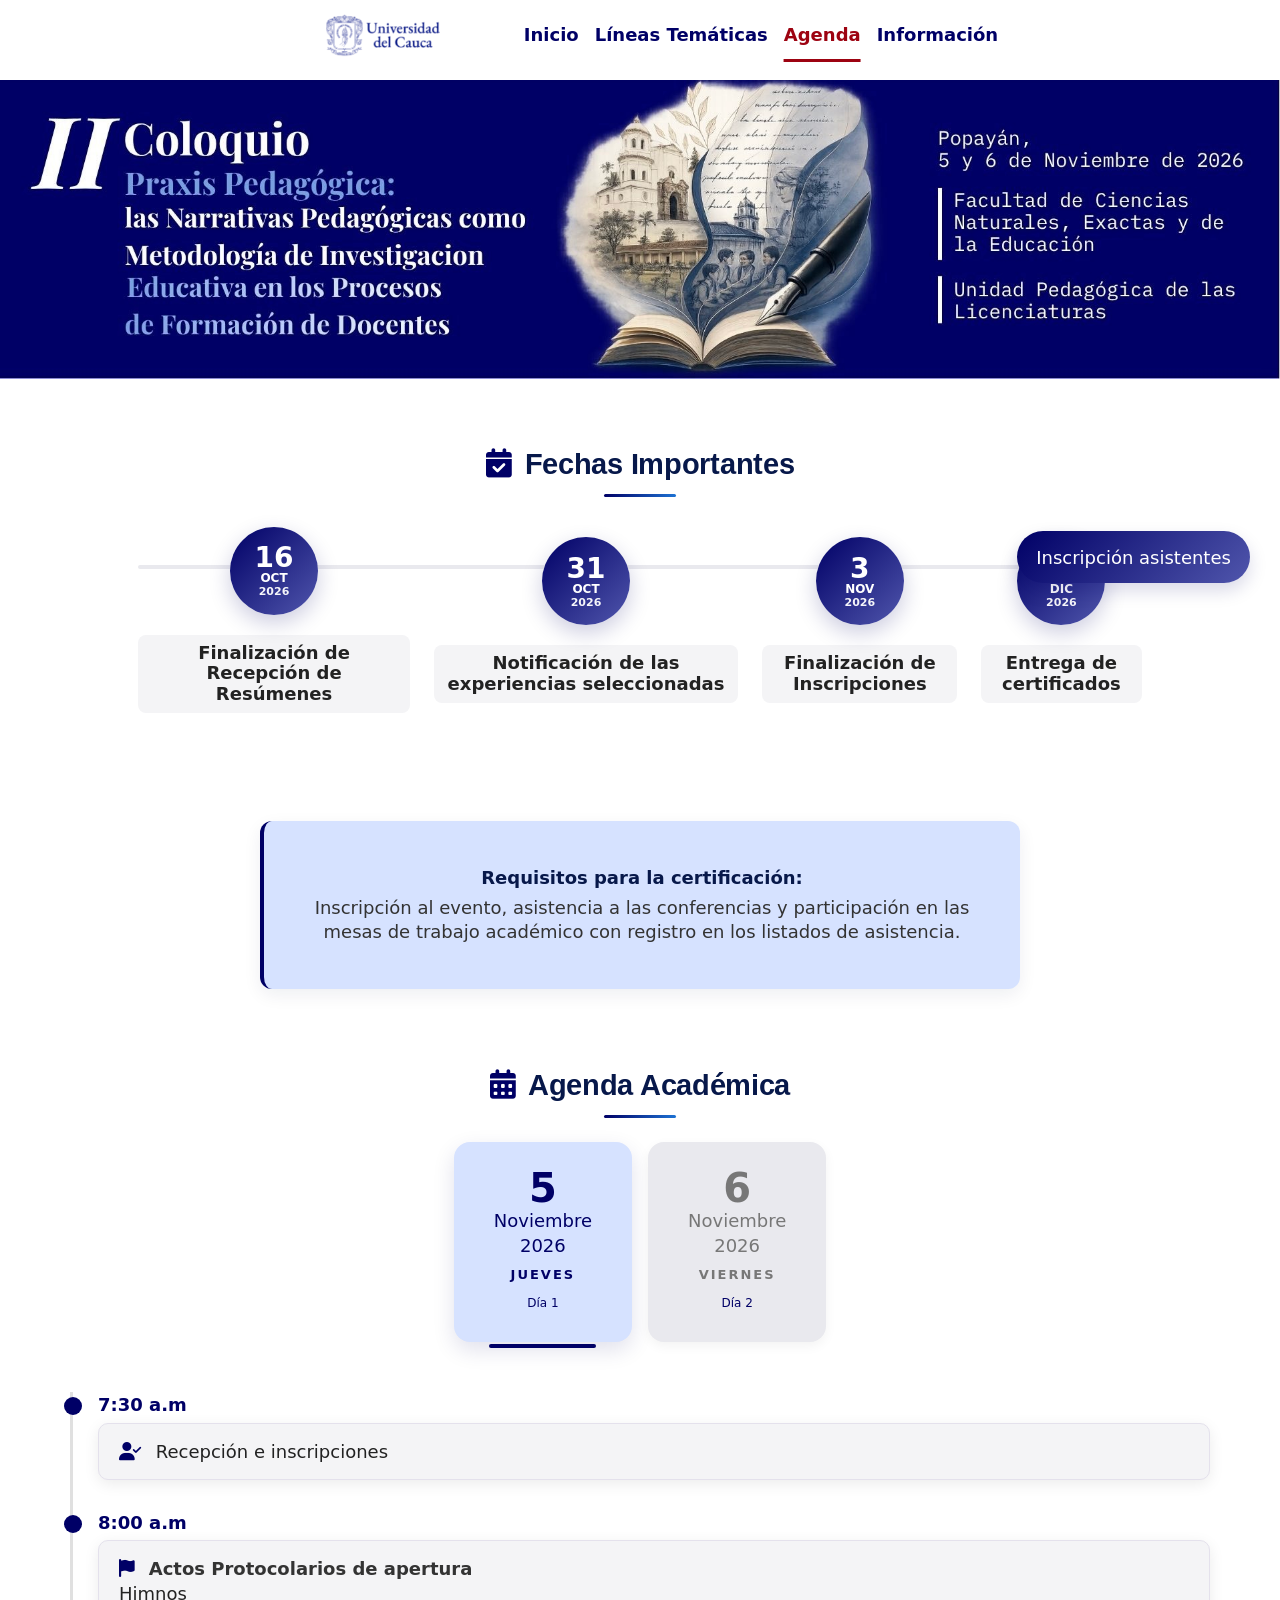
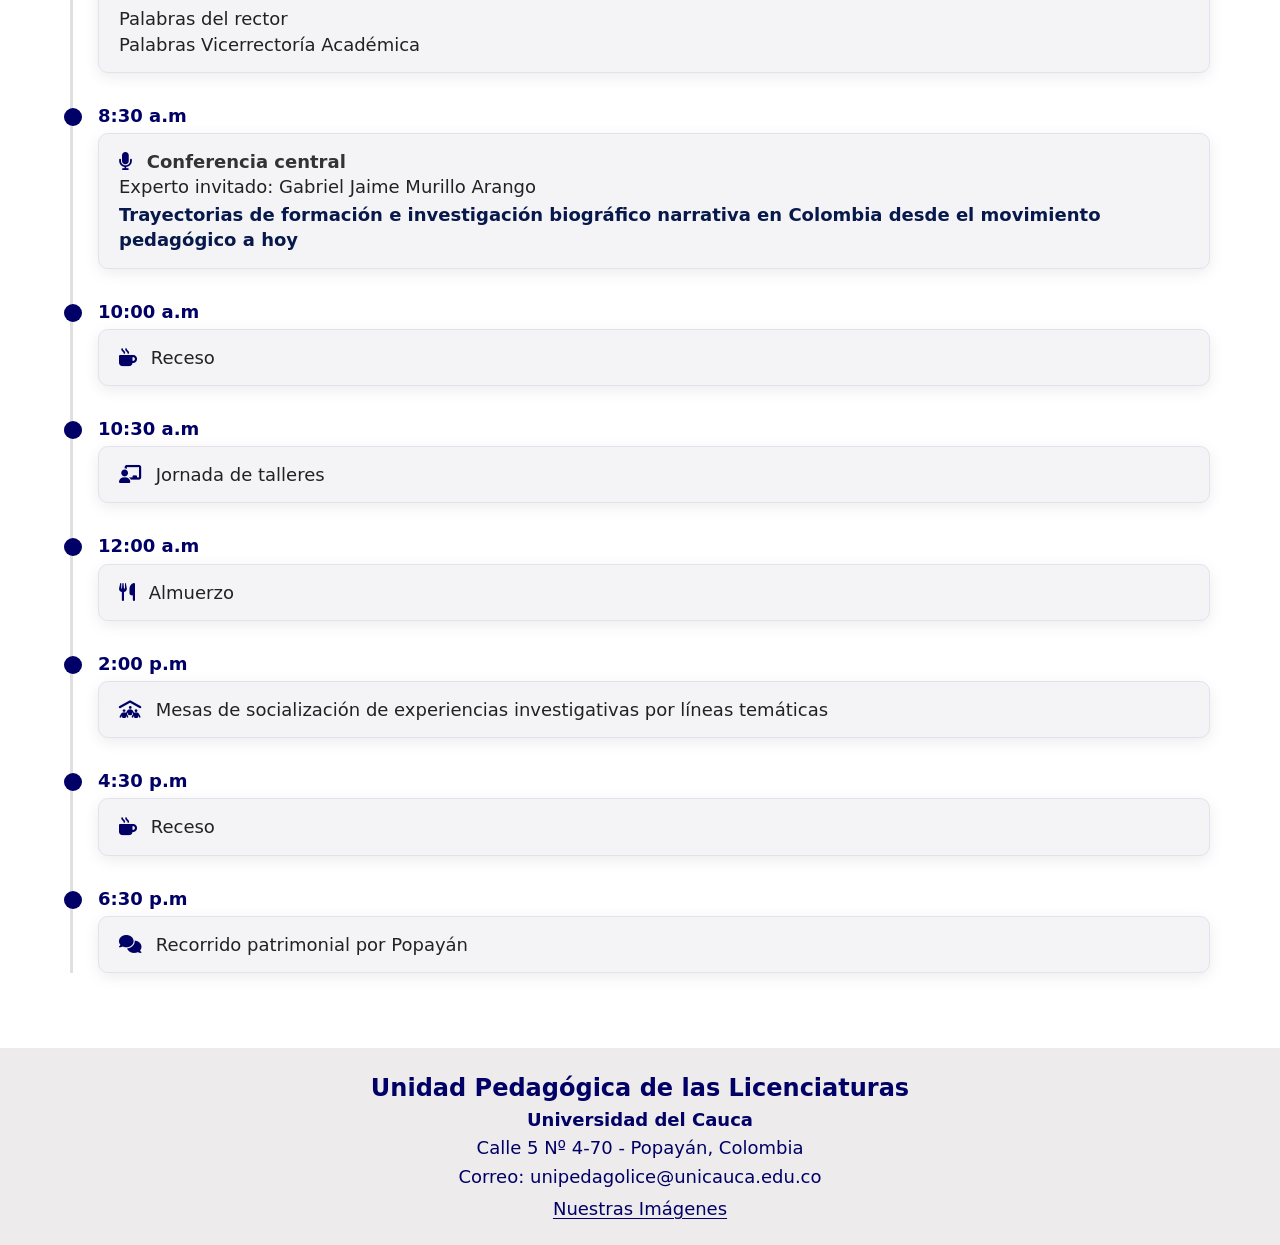
==== commit a8f147fc: "update agenda" ====
--- a/agenda.html
+++ b/agenda.html
@@ -149,18 +149,18 @@
                                 <button class="timeline-content conference-trigger" type="button" aria-haspopup="dialog" aria-controls="conferencia-modal-overlay">
                                     <i class="fa-solid fa-microphone"></i>
                                     <strong>Conferencia central</strong><br>
-                                    Experto invitado: Daniel Hugo Suárez<br>
-                                    <span class="conference-title">Narrativa de experiencia, pedagogía y formación</span>
+                                    Experto invitado: Gabriel Jaime Murillo Arango<br>
+                                    <span class="conference-title">Trayectorias de formación e investigación biográfico narrativa en Colombia desde el movimiento pedagógico a hoy</span>
                                 </button>
                             </div>
                             <div class="timeline-item">
-                                <div class="time-badge">9:30 a.m</div>
-                                <div class="timeline-content">
-                                    <i class="fa-solid fa-mug-hot"></i> Receso
-                                </div>
-                            </div>
-                            <div class="timeline-item">
                                 <div class="time-badge">10:00 a.m</div>
+                                <div class="timeline-content">
+                                    <i class="fa-solid fa-mug-hot"></i> Receso
+                                </div>
+                            </div>
+                            <div class="timeline-item">
+                                <div class="time-badge">10:30 a.m</div>
                                 <div class="timeline-content">
                                     <i class="fa-solid fa-chalkboard-user"></i> Jornada de talleres
                                 </div>
@@ -185,9 +185,9 @@
                                 </div>
                             </div>
                             <div class="timeline-item">
-                                <div class="time-badge">5:00 p.m</div>
-                                <div class="timeline-content">
-                                    <i class="fa-solid fa-comments"></i> Panel de cierre
+                                <div class="time-badge">6:30 p.m</div>
+                                <div class="timeline-content">
+                                    <i class="fa-solid fa-comments"></i> Recorrido patrimonial por Popayán
                                 </div>
                             </div>
                         </div>
@@ -202,18 +202,18 @@
                                     <button class="timeline-content conference-trigger conference-gabriel-trigger" type="button" aria-haspopup="dialog" aria-controls="gabriel-modal-overlay">
                                     <i class="fa-solid fa-microphone"></i>
                                         <strong>Conferencia central</strong><br>
-                                        Experto invitado: Gabriel Jaime Murillo Arango<br>
-                                        <span class="conference-title">Trayectorias de formación e investigación biográfico narrativa en Colombia desde el movimiento pedagógico a hoy</span>
+                                        Experto invitado: Daniel Hugo Suárez<br>
+                                        <span class="conference-title">Narrativa de experiencia, pedagogía y formación</span>
                                     </button>
                             </div>
                             <div class="timeline-item">
-                                <div class="time-badge">9:30 a.m</div>
-                                <div class="timeline-content">
-                                    <i class="fa-solid fa-mug-hot"></i> Receso
-                                </div>
-                            </div>
-                            <div class="timeline-item">
                                 <div class="time-badge">10:00 a.m</div>
+                                <div class="timeline-content">
+                                    <i class="fa-solid fa-mug-hot"></i> Receso
+                                </div>
+                            </div>
+                            <div class="timeline-item">
+                                <div class="time-badge">10:30 a.m</div>
                                 <div class="timeline-content">
                                     <i class="fa-solid fa-chalkboard-user"></i>
                                     Jornada de socialización de poster y talleres
@@ -242,8 +242,7 @@
                                 <div class="time-badge">5:00 p.m</div>
                                 <div class="timeline-content">
                                     <i class="fa-solid fa-flag-checkered"></i> 
-                                    <strong>Acto de clausura:</strong> Intervención institucional de cierre
-                                    y agradecimientos
+                                    <strong>Acto de clausura:</strong> Diana Posada, Universidad de Antioquia
                                 </div>
                             </div>
                         </div>
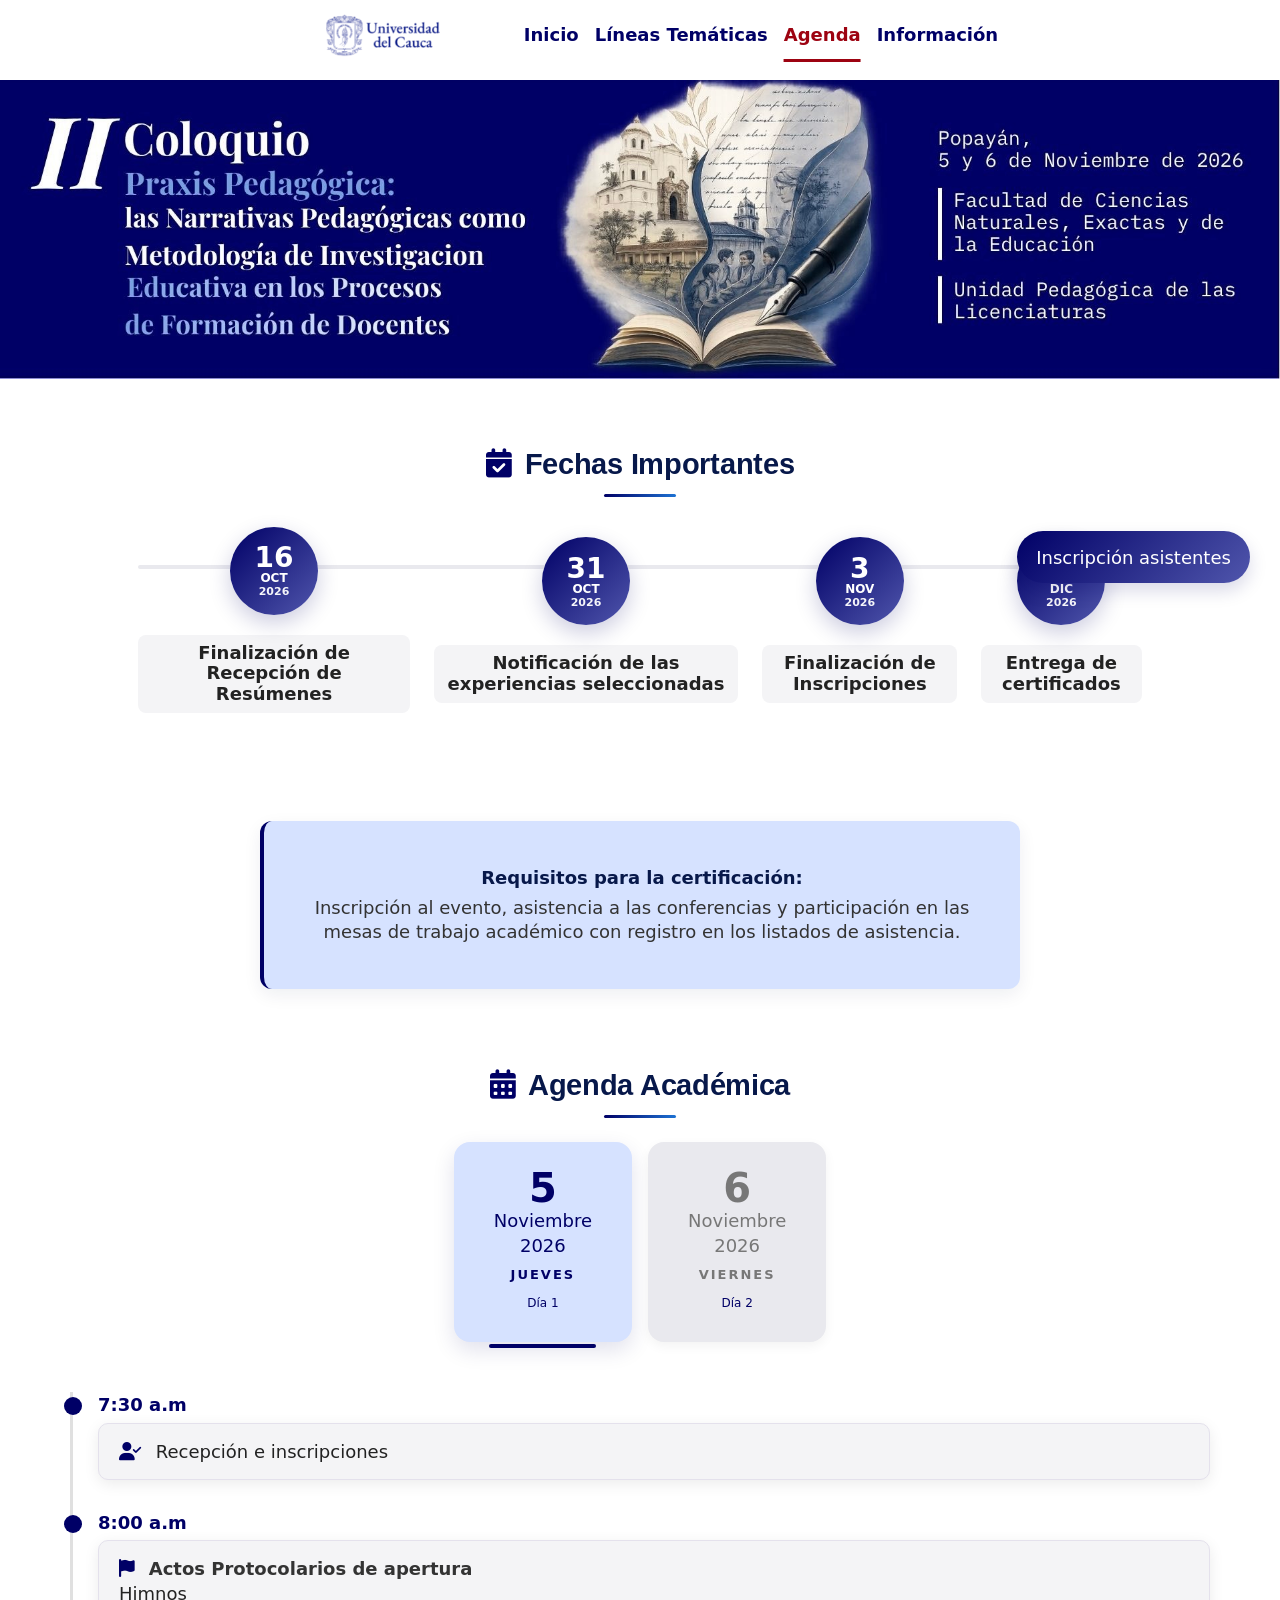
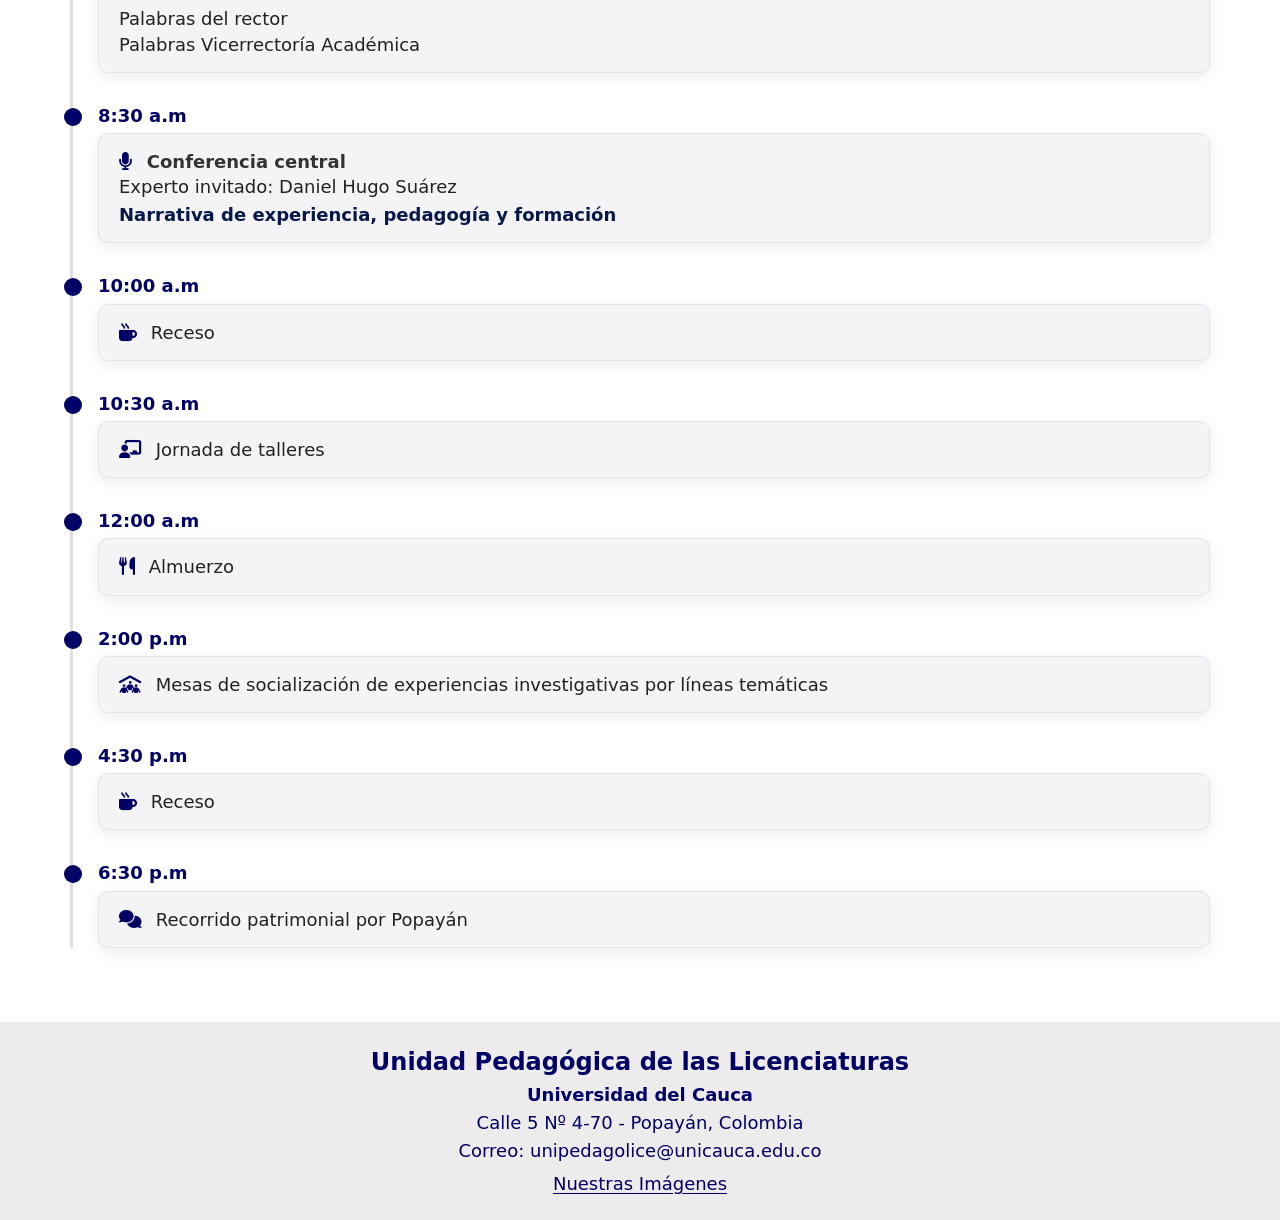
==== commit 6a1cc8c3: "update agenda" ====
--- a/agenda.html
+++ b/agenda.html
@@ -149,8 +149,8 @@
                                 <button class="timeline-content conference-trigger" type="button" aria-haspopup="dialog" aria-controls="conferencia-modal-overlay">
                                     <i class="fa-solid fa-microphone"></i>
                                     <strong>Conferencia central</strong><br>
-                                    Experto invitado: Gabriel Jaime Murillo Arango<br>
-                                    <span class="conference-title">Trayectorias de formación e investigación biográfico narrativa en Colombia desde el movimiento pedagógico a hoy</span>
+                                    Experto invitado: Daniel Hugo Suárez<br>
+                                    <span class="conference-title">Narrativa de experiencia, pedagogía y formación</span>
                                 </button>
                             </div>
                             <div class="timeline-item">
@@ -202,8 +202,8 @@
                                     <button class="timeline-content conference-trigger conference-gabriel-trigger" type="button" aria-haspopup="dialog" aria-controls="gabriel-modal-overlay">
                                     <i class="fa-solid fa-microphone"></i>
                                         <strong>Conferencia central</strong><br>
-                                        Experto invitado: Daniel Hugo Suárez<br>
-                                        <span class="conference-title">Narrativa de experiencia, pedagogía y formación</span>
+                                        Experto invitado: Gabriel Jaime Murillo Arango<br>
+                                        <span class="conference-title">Trayectorias de formación e investigación biográfica narrativa en Colombia desde el movimiento pedagógico a hoy</span>
                                     </button>
                             </div>
                             <div class="timeline-item">
